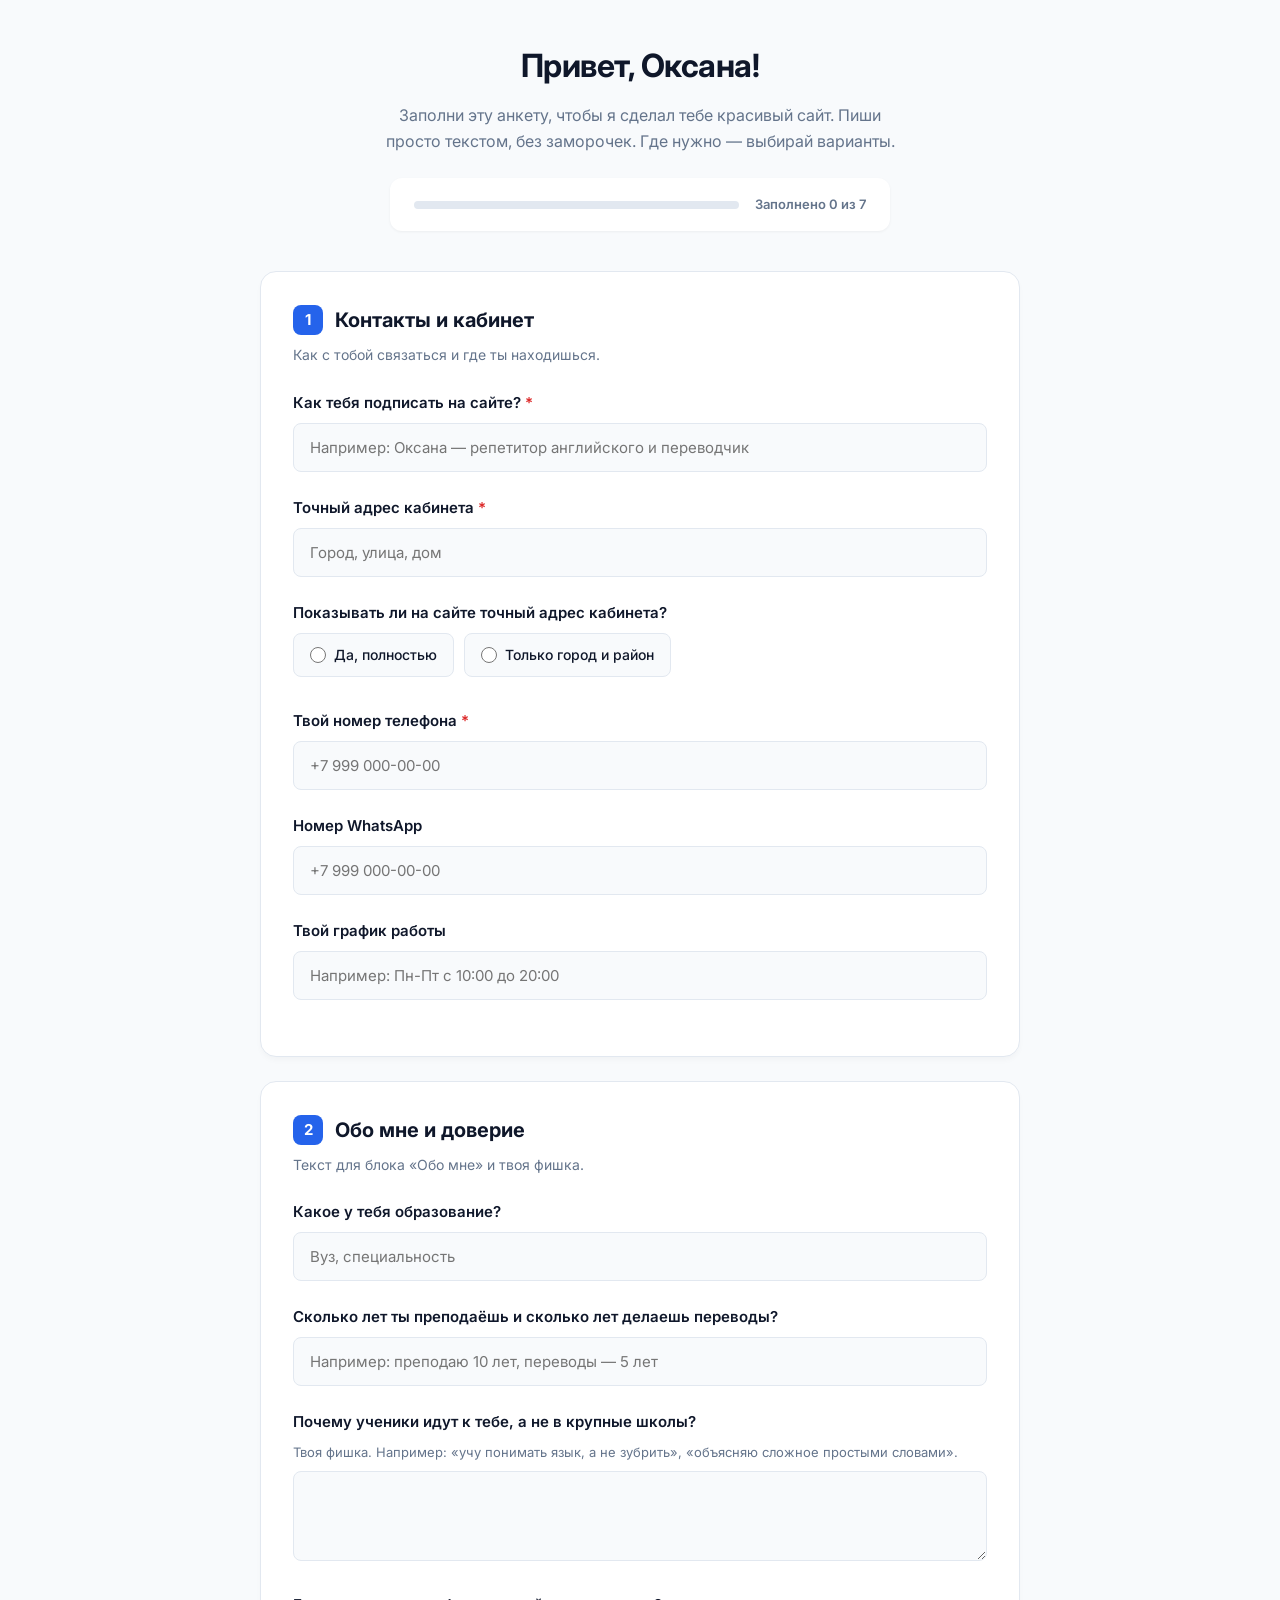
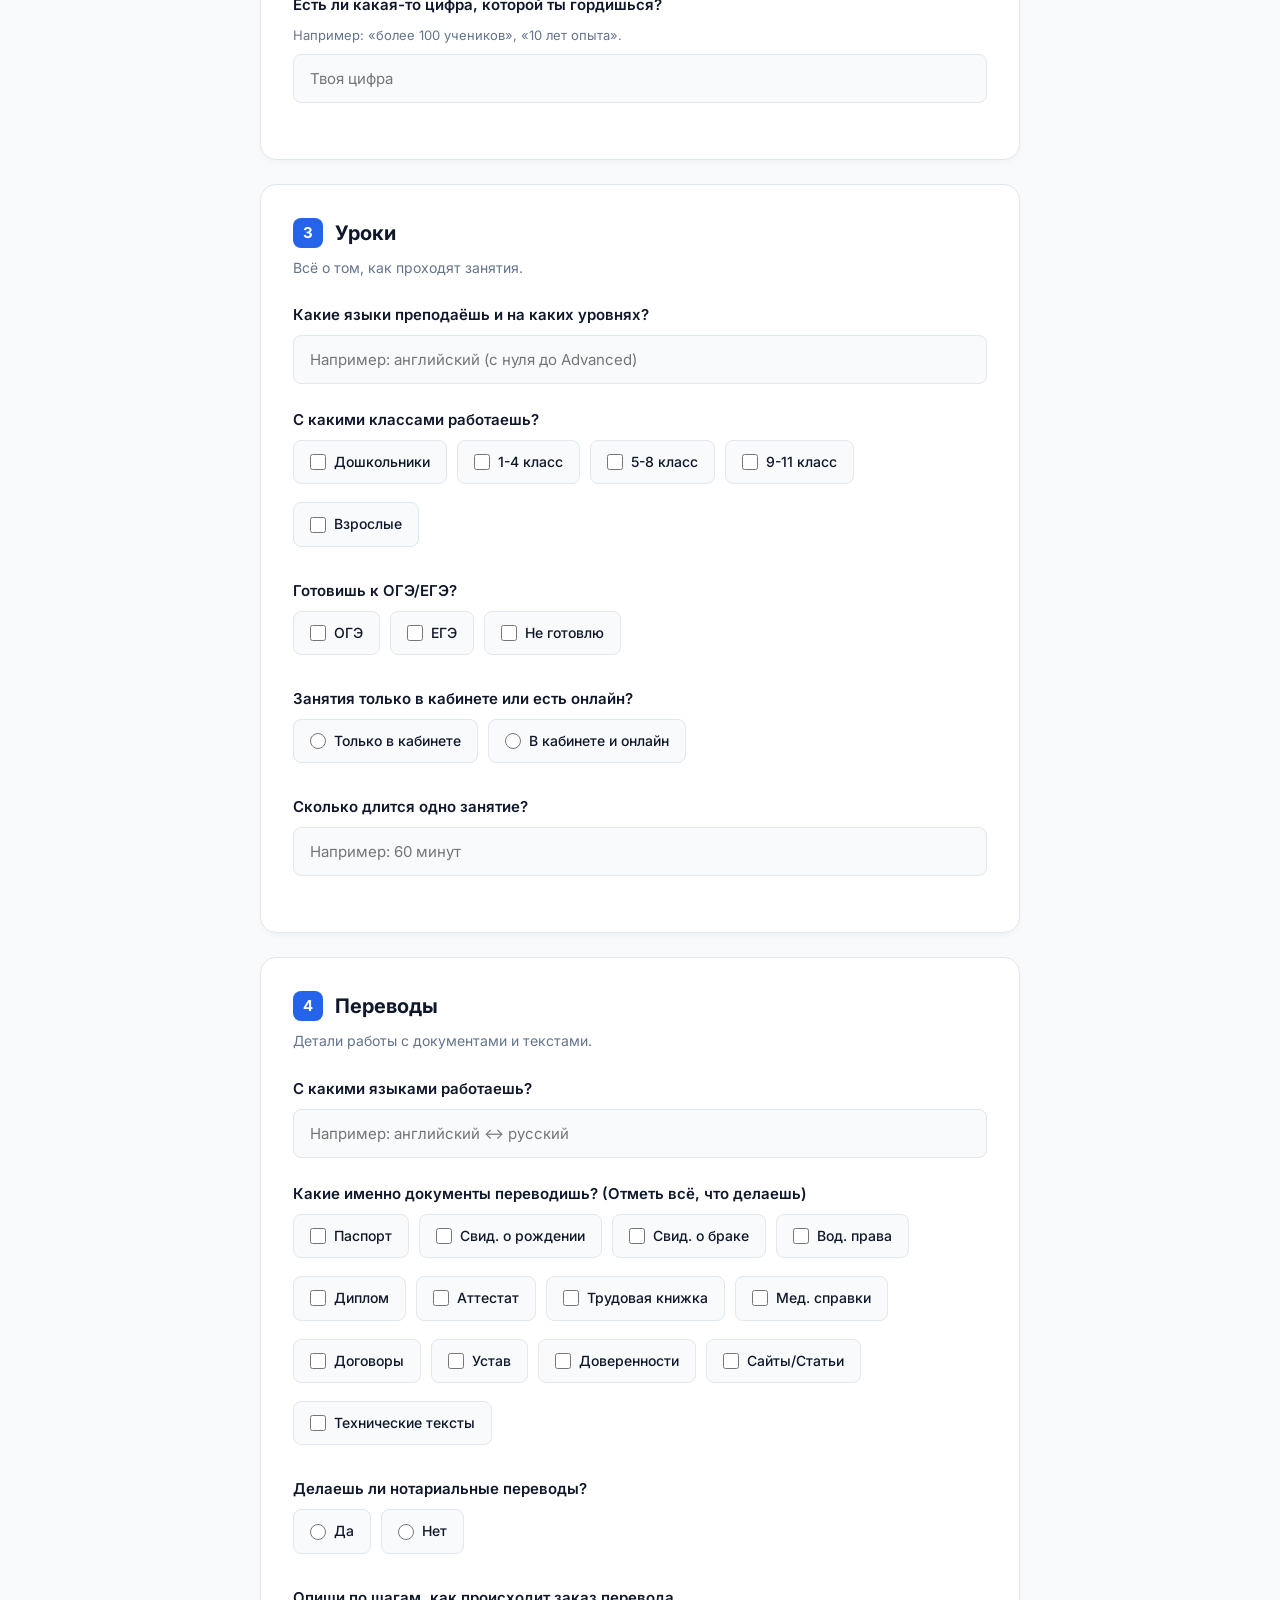
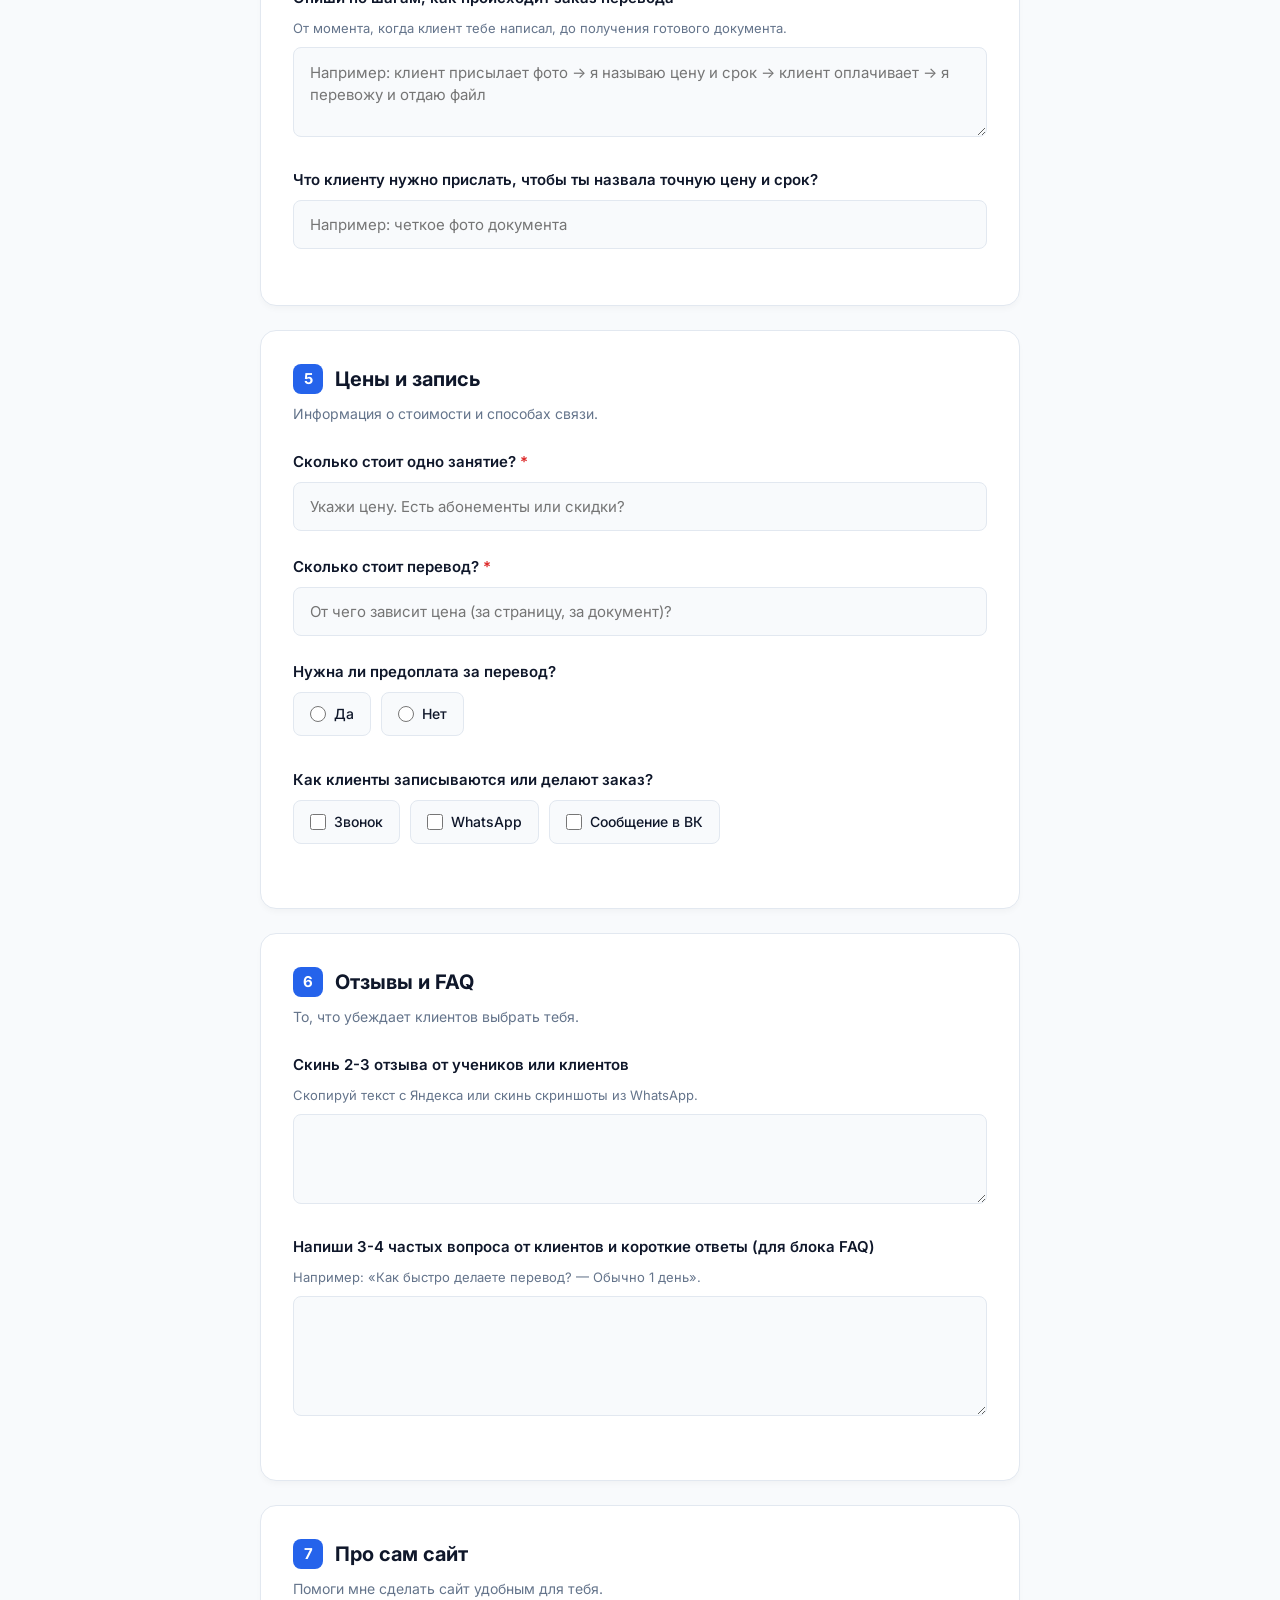
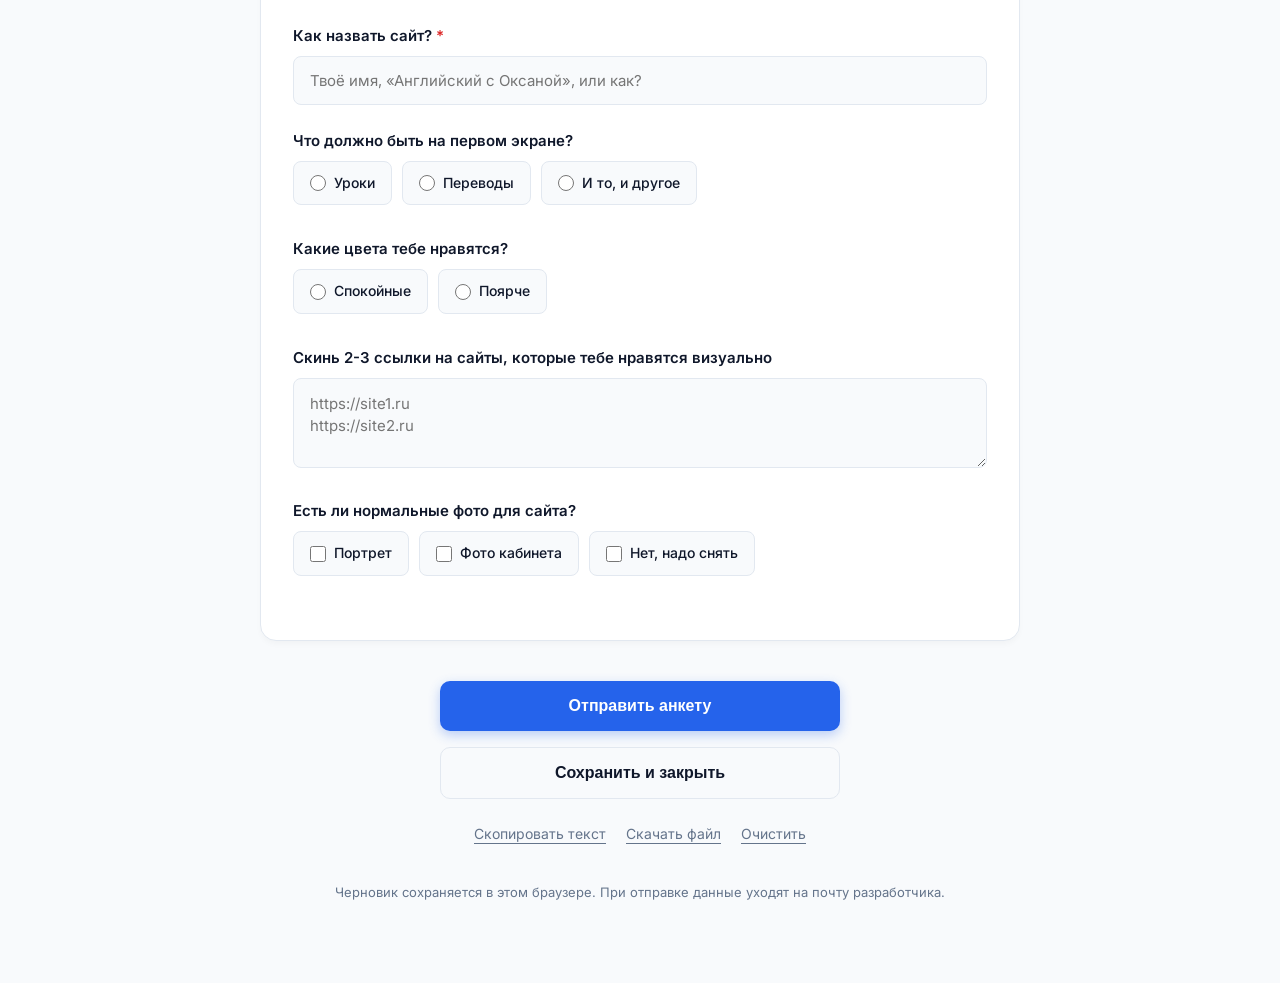
==== index.html @ d8d69096 "Update index.html" ====
<!DOCTYPE html>
<html lang="ru">
<head>
<meta charset="UTF-8">
<meta name="viewport" content="width=device-width, initial-scale=1.0">
<title>Анкета для Оксаны</title>
<link rel="preconnect" href="https://fonts.googleapis.com">
<link rel="preconnect" href="https://fonts.gstatic.com" crossorigin>
<link href="https://fonts.googleapis.com/css2?family=Inter:wght@400;500;600;700&display=swap" rel="stylesheet">
<style>
  :root {
    --bg: #f8fafc;
    --card: #ffffff;
    --text: #0f172a;
    --text-muted: #64748b;
    --primary: #2563eb;
    --primary-hover: #1d4ed8;
    --border: #e2e8f0;
    --err: #dc2626;
    --ok: #059669;
  }
  * { margin: 0; padding: 0; box-sizing: border-box; }
  body {
    font-family: 'Inter', -apple-system, sans-serif;
    background-color: var(--bg);
    color: var(--text);
    line-height: 1.6;
    font-size: 16px;
  }
  .wrap { max-width: 800px; margin: 0 auto; padding: 40px 20px 80px; }

  .header { text-align: center; margin-bottom: 40px; }
  .header h1 { font-size: 32px; font-weight: 700; letter-spacing: -0.5px; margin-bottom: 12px; }
  .header p { color: var(--text-muted); font-size: 16px; max-width: 540px; margin: 0 auto; }

  .progress-container {
    margin-top: 24px; background: var(--card); padding: 16px 24px; border-radius: 12px;
    box-shadow: 0 1px 3px rgba(0,0,0,0.05); display: flex; align-items: center; gap: 16px;
    max-width: 500px; margin-left: auto; margin-right: auto;
  }
  .progress-bar { flex-grow: 1; height: 8px; background: var(--border); border-radius: 4px; overflow: hidden; }
  .progress-fill { height: 100%; width: 0; background: var(--primary); transition: width 0.3s ease; }
  .progress-text { font-size: 13px; font-weight: 600; color: var(--text-muted); white-space: nowrap; }

  .card {
    background: var(--card); border-radius: 16px; padding: 32px; margin-bottom: 24px;
    box-shadow: 0 4px 6px -1px rgba(0,0,0,0.03); border: 1px solid var(--border);
  }
  .card-title { font-size: 20px; font-weight: 700; margin-bottom: 8px; display: flex; align-items: center; gap: 12px; }
  .card-title span { background: var(--primary); color: white; width: 30px; height: 30px; display: inline-flex; align-items: center; justify-content: center; border-radius: 8px; font-size: 15px; }
  .card-sub { color: var(--text-muted); font-size: 14px; margin-bottom: 24px; }

  .q { margin-bottom: 24px; }
  .q label { display: block; font-weight: 600; margin-bottom: 8px; font-size: 15px; }
  .q .hint { display: block; font-size: 13px; color: var(--text-muted); margin-bottom: 8px; font-weight: normal; }
  input[type="text"], input[type="tel"], textarea {
    width: 100%; padding: 14px 16px; border: 1px solid var(--border); border-radius: 8px;
    font-family: inherit; font-size: 15px; background: #f8fafc; transition: all 0.2s;
  }
  input:focus, textarea:focus { outline: none; border-color: var(--primary); background: #fff; box-shadow: 0 0 0 3px rgba(37, 99, 235, 0.15); }
  textarea { min-height: 90px; resize: vertical; line-height: 1.5; }
  
  .options-grid { display: flex; flex-wrap: wrap; gap: 10px; }
  .options-grid label {
    display: inline-flex; align-items: center; gap: 8px; padding: 10px 16px;
    background: #f8fafc; border: 1px solid var(--border); border-radius: 8px;
    font-size: 14px; font-weight: 500; cursor: pointer; transition: all 0.2s;
  }
  .options-grid label:hover { border-color: var(--primary); background: #fff; }
  .options-grid label:has(input:checked) { border-color: var(--primary); background: #eff6ff; }
  .options-grid input { width: 16px; height: 16px; accent-color: var(--primary); }

  .field-wrap.error input, .field-wrap.error textarea { border-color: var(--err); background: #fef2f2; }
  .err-text { display: none; color: var(--err); font-size: 13px; margin-top: 6px; font-weight: 500; }
  .field-wrap.error .err-text { display: block; }
  .req { color: var(--err); }

  .actions { text-align: center; margin-top: 40px; display: flex; flex-direction: column; gap: 16px; align-items: center; }
  .btn {
    display: inline-flex; align-items: center; justify-content: center;
    width: 100%; max-width: 400px; padding: 16px 24px; border-radius: 10px;
    font-size: 16px; font-weight: 600; cursor: pointer; transition: all 0.2s; border: none;
  }
  .btn-primary { background: var(--primary); color: white; box-shadow: 0 4px 12px rgba(37,99,235,0.3); }
  .btn-primary:hover { background: var(--primary-hover); transform: translateY(-1px); }
  .btn-outline { background: transparent; color: var(--text); border: 1px solid var(--border); }
  .btn-outline:hover { background: #fff; border-color: var(--text-muted); }

  .msg { display: none; padding: 16px; border-radius: 10px; font-weight: 500; font-size: 15px; max-width: 500px; margin: 0 auto; text-align: center; }
  .msg.ok { background: #ecfdf5; color: #065f46; border: 1px solid #34d399; display: block; }
  .msg.bad { background: #fef2f2; color: #991b1b; border: 1px solid #f87171; display: block; }

  .actions-quiet { display: flex; gap: 20px; justify-content: center; margin-top: 10px; flex-wrap: wrap; }
  .btn-link { background: none; border: none; color: var(--text-muted); font-size: 14px; cursor: pointer; text-decoration: underline; text-underline-offset: 4px; font-family: inherit; }
  .btn-link:hover { color: var(--primary); }

  .footer-note { text-align: center; font-size: 13px; color: var(--text-muted); margin-top: 40px; }
  .hp { position: absolute; left: -9999px; opacity: 0; }
</style>
</head>
<body>

<div class="wrap">
  <div class="header">
    <h1>Привет, Оксана!</h1>
    <p>Заполни эту анкету, чтобы я сделал тебе красивый сайт. Пиши просто текстом, без заморочек. Где нужно — выбирай варианты.</p>
    <div class="progress-container">
      <div class="progress-bar"><div class="progress-fill" id="pfill"></div></div>
      <div class="progress-text" id="plabel">Заполнено 0 из 7</div>
    </div>
  </div>

  <form id="anketa" novalidate>
    <input type="text" class="hp" id="honeypot" name="botcheck" tabindex="-1">

    <!-- 1. Контакты и кабинет -->
    <div class="card">
      <div class="card-title"><span>1</span> Контакты и кабинет</div>
      <div class="card-sub">Как с тобой связаться и где ты находишься.</div>
      
      <div class="q field-wrap">
        <label for="f1">Как тебя подписать на сайте? <span class="req">*</span></label>
        <input type="text" id="f1" placeholder="Например: Оксана — репетитор английского и переводчик">
        <div class="err-text">Напиши, как тебя представить.</div>
      </div>
      
      <div class="q field-wrap">
        <label for="f2">Точный адрес кабинета <span class="req">*</span></label>
        <input type="text" id="f2" placeholder="Город, улица, дом">
        <div class="err-text">Укажи адрес.</div>
      </div>

      <div class="q">
        <label>Показывать ли на сайте точный адрес кабинета?</label>
        <div class="options-grid">
          <label><input type="radio" name="address_vis" value="Да, полностью"><span>Да, полностью</span></label>
          <label><input type="radio" name="address_vis" value="Только город и район"><span>Только город и район</span></label>
        </div>
      </div>

      <div class="q field-wrap">
        <label for="f3">Твой номер телефона <span class="req">*</span></label>
        <input type="tel" id="f3" placeholder="+7 999 000-00-00">
        <div class="err-text">Нужен номер для связи.</div>
      </div>

      <div class="q">
        <label for="f4">Номер WhatsApp</label>
        <input type="tel" id="f4" placeholder="+7 999 000-00-00">
      </div>

      <div class="q">
        <label for="f5">Твой график работы</label>
        <input type="text" id="f5" placeholder="Например: Пн-Пт с 10:00 до 20:00">
      </div>
    </div>

    <!-- 2. Обо мне и доверие -->
    <div class="card">
      <div class="card-title"><span>2</span> Обо мне и доверие</div>
      <div class="card-sub">Текст для блока «Обо мне» и твоя фишка.</div>
      
      <div class="q">
        <label for="f6">Какое у тебя образование?</label>
        <input type="text" id="f6" placeholder="Вуз, специальность">
      </div>

      <div class="q">
        <label for="f7">Сколько лет ты преподаёшь и сколько лет делаешь переводы?</label>
        <input type="text" id="f7" placeholder="Например: преподаю 10 лет, переводы — 5 лет">
      </div>

      <div class="q">
        <label for="f8">Почему ученики идут к тебе, а не в крупные школы?</label>
        <span class="hint">Твоя фишка. Например: «учу понимать язык, а не зубрить», «объясняю сложное простыми словами».</span>
        <textarea id="f8"></textarea>
      </div>

      <div class="q">
        <label for="f9">Есть ли какая-то цифра, которой ты гордишься?</label>
        <span class="hint">Например: «более 100 учеников», «10 лет опыта».</span>
        <input type="text" id="f9" placeholder="Твоя цифра">
      </div>
    </div>

    <!-- 3. Уроки -->
    <div class="card">
      <div class="card-title"><span>3</span> Уроки</div>
      <div class="card-sub">Всё о том, как проходят занятия.</div>
      
      <div class="q">
        <label for="f10">Какие языки преподаёшь и на каких уровнях?</label>
        <input type="text" id="f10" placeholder="Например: английский (с нуля до Advanced)">
      </div>

      <div class="q">
        <label>С какими классами работаешь?</label>
        <div class="options-grid">
          <label><input type="checkbox" name="students" value="Дошкольники"><span>Дошкольники</span></label>
          <label><input type="checkbox" name="students" value="1-4 класс"><span>1-4 класс</span></label>
          <label><input type="checkbox" name="students" value="5-8 класс"><span>5-8 класс</span></label>
          <label><input type="checkbox" name="students" value="9-11 класс"><span>9-11 класс</span></label>
          <label><input type="checkbox" name="students" value="Взрослые"><span>Взрослые</span></label>
        </div>
      </div>

      <div class="q">
        <label>Готовишь к ОГЭ/ЕГЭ?</label>
        <div class="options-grid">
          <label><input type="checkbox" name="exams" value="ОГЭ"><span>ОГЭ</span></label>
          <label><input type="checkbox" name="exams" value="ЕГЭ"><span>ЕГЭ</span></label>
          <label><input type="checkbox" name="exams" value="Не готовлю"><span>Не готовлю</span></label>
        </div>
      </div>

      <div class="q">
        <label>Занятия только в кабинете или есть онлайн?</label>
        <div class="options-grid">
          <label><input type="radio" name="format" value="Только в кабинете"><span>Только в кабинете</span></label>
          <label><input type="radio" name="format" value="В кабинете и онлайн"><span>В кабинете и онлайн</span></label>
        </div>
      </div>

      <div class="q">
        <label for="f11">Сколько длится одно занятие?</label>
        <input type="text" id="f11" placeholder="Например: 60 минут">
      </div>
    </div>

    <!-- 4. Переводы -->
    <div class="card">
      <div class="card-title"><span>4</span> Переводы</div>
      <div class="card-sub">Детали работы с документами и текстами.</div>
      
      <div class="q">
        <label for="f12">С какими языками работаешь?</label>
        <input type="text" id="f12" placeholder="Например: английский ↔ русский">
      </div>

      <div class="q">
        <label>Какие именно документы переводишь? (Отметь всё, что делаешь)</label>
        <div class="options-grid">
          <label><input type="checkbox" name="trans_docs" value="Паспорт"><span>Паспорт</span></label>
          <label><input type="checkbox" name="trans_docs" value="Свидетельство о рождении"><span>Свид. о рождении</span></label>
          <label><input type="checkbox" name="trans_docs" value="Свидетельство о браке"><span>Свид. о браке</span></label>
          <label><input type="checkbox" name="trans_docs" value="Водительские права"><span>Вод. права</span></label>
          <label><input type="checkbox" name="trans_docs" value="Диплом"><span>Диплом</span></label>
          <label><input type="checkbox" name="trans_docs" value="Аттестат"><span>Аттестат</span></label>
          <label><input type="checkbox" name="trans_docs" value="Трудовая книжка"><span>Трудовая книжка</span></label>
          <label><input type="checkbox" name="trans_docs" value="Медицинские справки"><span>Мед. справки</span></label>
          <label><input type="checkbox" name="trans_docs" value="Договоры"><span>Договоры</span></label>
          <label><input type="checkbox" name="trans_docs" value="Устав компании"><span>Устав</span></label>
          <label><input type="checkbox" name="trans_docs" value="Доверенности"><span>Доверенности</span></label>
          <label><input type="checkbox" name="trans_docs" value="Сайты/Статьи"><span>Сайты/Статьи</span></label>
          <label><input type="checkbox" name="trans_docs" value="Технические тексты"><span>Технические тексты</span></label>
        </div>
      </div>

      <div class="q">
        <label>Делаешь ли нотариальные переводы?</label>
        <div class="options-grid">
          <label><input type="radio" name="notary" value="Да"><span>Да</span></label>
          <label><input type="radio" name="notary" value="Нет"><span>Нет</span></label>
        </div>
      </div>

      <div class="q">
        <label for="f13">Опиши по шагам, как происходит заказ перевода</label>
        <span class="hint">От момента, когда клиент тебе написал, до получения готового документа.</span>
        <textarea id="f13" placeholder="Например: клиент присылает фото -> я называю цену и срок -> клиент оплачивает -> я перевожу и отдаю файл"></textarea>
      </div>

      <div class="q">
        <label for="f14">Что клиенту нужно прислать, чтобы ты назвала точную цену и срок?</label>
        <input type="text" id="f14" placeholder="Например: четкое фото документа">
      </div>
    </div>

    <!-- 5. Цены и запись -->
    <div class="card">
      <div class="card-title"><span>5</span> Цены и запись</div>
      <div class="card-sub">Информация о стоимости и способах связи.</div>
      
      <div class="q field-wrap">
        <label for="f15">Сколько стоит одно занятие? <span class="req">*</span></label>
        <input type="text" id="f15" placeholder="Укажи цену. Есть абонементы или скидки?">
        <div class="err-text">Укажи цену.</div>
      </div>

      <div class="q field-wrap">
        <label for="f16">Сколько стоит перевод? <span class="req">*</span></label>
        <input type="text" id="f16" placeholder="От чего зависит цена (за страницу, за документ)?">
        <div class="err-text">Укажи цену.</div>
      </div>

      <div class="q">
        <label>Нужна ли предоплата за перевод?</label>
        <div class="options-grid">
          <label><input type="radio" name="prepayment" value="Да"><span>Да</span></label>
          <label><input type="radio" name="prepayment" value="Нет"><span>Нет</span></label>
        </div>
      </div>

      <div class="q">
        <label>Как клиенты записываются или делают заказ?</label>
        <div class="options-grid">
          <label><input type="checkbox" name="booking" value="Звонок"><span>Звонок</span></label>
          <label><input type="checkbox" name="booking" value="WhatsApp"><span>WhatsApp</span></label>
          <label><input type="checkbox" name="booking" value="Сообщение в ВК"><span>Сообщение в ВК</span></label>
        </div>
      </div>
    </div>

    <!-- 6. Отзывы и FAQ -->
    <div class="card">
      <div class="card-title"><span>6</span> Отзывы и FAQ</div>
      <div class="card-sub">То, что убеждает клиентов выбрать тебя.</div>
      
      <div class="q">
        <label for="f17">Скинь 2-3 отзыва от учеников или клиентов</label>
        <span class="hint">Скопируй текст с Яндекса или скинь скриншоты из WhatsApp.</span>
        <textarea id="f17"></textarea>
      </div>

      <div class="q">
        <label for="f18">Напиши 3-4 частых вопроса от клиентов и короткие ответы (для блока FAQ)</label>
        <span class="hint">Например: «Как быстро делаете перевод? — Обычно 1 день».</span>
        <textarea id="f18" style="min-height: 120px;"></textarea>
      </div>
    </div>

    <!-- 7. Про сам сайт -->
    <div class="card">
      <div class="card-title"><span>7</span> Про сам сайт</div>
      <div class="card-sub">Помоги мне сделать сайт удобным для тебя.</div>
      
      <div class="q field-wrap">
        <label for="f19">Как назвать сайт? <span class="req">*</span></label>
        <input type="text" id="f19" placeholder="Твоё имя, «Английский с Оксаной», или как?">
        <div class="err-text">Придумай название.</div>
      </div>

      <div class="q">
        <label>Что должно быть на первом экране?</label>
        <div class="options-grid">
          <label><input type="radio" name="first_screen" value="Уроки"><span>Уроки</span></label>
          <label><input type="radio" name="first_screen" value="Переводы"><span>Переводы</span></label>
          <label><input type="radio" name="first_screen" value="И то, и другое"><span>И то, и другое</span></label>
        </div>
      </div>

      <div class="q">
        <label>Какие цвета тебе нравятся?</label>
        <div class="options-grid">
          <label><input type="radio" name="colors" value="Спокойные (бежевый, синий, серый)"><span>Спокойные</span></label>
          <label><input type="radio" name="colors" value="Яркие и современные"><span>Поярче</span></label>
        </div>
      </div>

      <div class="q">
        <label for="f20">Скинь 2-3 ссылки на сайты, которые тебе нравятся визуально</label>
        <textarea id="f20" placeholder="https://site1.ru&#10;https://site2.ru"></textarea>
      </div>

      <div class="q">
        <label>Есть ли нормальные фото для сайта?</label>
        <div class="options-grid">
          <label><input type="checkbox" name="photos_ready" value="Портрет"><span>Портрет</span></label>
          <label><input type="checkbox" name="photos_ready" value="Фото кабинета"><span>Фото кабинета</span></label>
          <label><input type="checkbox" name="photos_ready" value="Нет, надо снять"><span>Нет, надо снять</span></label>
        </div>
      </div>
    </div>

  </form>

  <div class="actions">
    <div id="msg" class="msg" role="status"></div>
    <button type="button" class="btn btn-primary" id="btn-email" onclick="sendEmail()">Отправить анкету</button>
    <button type="button" class="btn btn-outline" onclick="saveAndClose()">Сохранить и закрыть</button>
    <div class="actions-quiet">
      <button type="button" class="btn-link" onclick="copyAnswers()">Скопировать текст</button>
      <button type="button" class="btn-link" onclick="downloadFile()">Скачать файл</button>
      <button type="button" class="btn-link" onclick="clearDraft()">Очистить</button>
    </div>
  </div>

  <div class="footer-note">Черновик сохраняется в этом браузере. При отправке данные уходят на почту разработчика.</div>
</div>

<script>
(function () {
  "use strict";
  var FIELDS = ["f1","f2","f3","f4","f5","f6","f7","f8","f9","f10","f11","f12","f13","f14","f15","f16","f17","f18","f19","f20"];
  var KEY = "anketa_oksana_final_v5";
  var WEB3FORMS_KEY = "9a9d2fd8-ef21-4b92-ad0c-f9fb04b3ac77";

  function $(id) { return document.getElementById(id); }

  function saveDraft() {
    var data = {}, i, inputs;
    for (i = 0; i < FIELDS.length; i++) if ($(FIELDS[i])) data[FIELDS[i]] = $(FIELDS[i]).value;
    data._checks = [];
    inputs = document.querySelectorAll("input[type=radio]:checked, input[type=checkbox]:checked");
    for (i = 0; i < inputs.length; i++) data._checks.push(inputs[i].name + "|" + inputs[i].value);
    try { localStorage.setItem(KEY, JSON.stringify(data)); } catch (e) {}
    updateProgress();
  }

  function loadDraft() {
    var data, i, inputs, set = {};
    try { data = JSON.parse(localStorage.getItem(KEY)); } catch (e) { return; }
    if (!data) return;
    for (i = 0; i < FIELDS.length; i++) {
      if (data[FIELDS[i]] != null && $(FIELDS[i])) $(FIELDS[i]).value = data[FIELDS[i]];
    }
    if (data._checks) {
      for (i = 0; i < data._checks.length; i++) set[data._checks[i]] = 1;
    }
    inputs = document.querySelectorAll("input[type=radio], input[type=checkbox]");
    for (i = 0; i < inputs.length; i++) inputs[i].checked = !!set[inputs[i].name + "|" + inputs[i].value];
  }

  function clearDraft() {
    if (!confirm("Очистить всю анкету?")) return;
    try { localStorage.removeItem(KEY); } catch (e) {}
    location.reload();
  }

  function saveAndClose() {
    saveDraft();
    show("Сохранено! Можешь закрыть страницу.", true);
  }

  function updateProgress() {
    var filled = 0;
    function has(id) { return $(id) && $(id).value.trim().length > 0; }
    if (has("f1") && has("f2") && has("f3")) filled++; // 1
    if (has("f6") || has("f8")) filled++; // 2
    if (document.querySelector("input[name=format]:checked") || has("f10")) filled++; // 3
    if (document.querySelector("input[name=trans_docs]:checked") || has("f12")) filled++; // 4
    if (has("f15") || has("f16")) filled++; // 5
    if (has("f17") || has("f18")) filled++; // 6
    if (has("f19") || document.querySelector("input[name=first_screen]:checked")) filled++; // 7
    
    var pct = Math.round(filled / 7 * 100);
    $("pfill").style.width = pct + "%";
    $("plabel").textContent = "Заполнено " + filled + " из 7";
  }

  function markError(id, bad) {
    var el = $(id);
    if (!el) return;
    var w = el.parentNode;
    if (w.className.indexOf("field-wrap") !== -1) {
      if (bad) w.classList.add("error");
      else w.classList.remove("error");
    }
  }

  function validateForm() {
    var firstBad = null;
    ["f1","f2","f3","f15","f16","f19"].forEach(function(id) {
      var v = $(id).value.trim();
      markError(id, !v);
      if (!v && !firstBad) firstBad = id;
    });
    if (firstBad) {
      $(firstBad).scrollIntoView({ behavior: "smooth", block: "center" });
      $(firstBad).focus();
      return false;
    }
    return true;
  }

  function collectPairs() {
    function val(id) { var v = $(id).value.trim(); return v || "—"; }
    function group(name) {
      var arr = document.querySelectorAll("input[name='" + name + "']:checked"), res = [];
      arr.forEach(function(el) { res.push(el.value); });
      return res.length ? res.join(", ") : "—";
    }
    return [
      ["1. Подпись", val("f1")], ["1. Адрес", val("f2")], ["1. Показывать адрес", group("address_vis")], ["1. Телефон", val("f3")], ["1. WhatsApp", val("f4")], ["1. График", val("f5")],
      ["2. Образование", val("f6")], ["2. Стаж", val("f7")], ["2. Фишка", val("f8")], ["2. Цифра для доверия", val("f9")],
      ["3. Языки", val("f10")], ["3. Ученики", group("students")], ["3. Экзамены", group("exams")], ["3. Формат", group("format")], ["3. Длительность", val("f11")],
      ["4. Языки перевода", val("f12")], ["4. Документы", group("trans_docs")], ["4. Нотариат", group("notary")], ["4. Шаги заказа", val("f13")], ["4. Что прислать для цены", val("f14")],
      ["5. Цена урока", val("f15")], ["5. Цена перевода", val("f16")], ["5. Предоплата", group("prepayment")], ["5. Как заказывают", group("booking")],
      ["6. Отзывы", val("f17")], ["6. FAQ", val("f18")],
      ["7. Название сайта", val("f19")], ["7. Первый экран", group("first_screen")], ["7. Цвета", group("colors")], ["7. Примеры сайтов", val("f20")], ["7. Фото", group("photos_ready")]
    ];
  }

  function collect() {
    var lines = collectPairs();
    var out = "АНКЕТА ДЛЯ САЙТА (ОКСАНА)\n\n";
    lines.forEach(function(l) { out += l[0] + ": " + l[1] + "\n"; });
    return out;
  }

  function buildPayload() {
    var pairs = collectPairs();
    var p = {
      access_key: WEB3FORMS_KEY,
      subject: "Сайт для Оксаны — " + ($("f1").value.trim() || "Без имени"),
      from_name: "Анкета Оксаны"
    };
    pairs.forEach(function(pair) { p[pair[0]] = pair[1]; });
    return p;
  }

  function show(text, ok) {
    var m = $("msg");
    m.textContent = text;
    m.className = "msg " + (ok ? "ok" : "bad");
    setTimeout(function () { m.className = "msg"; }, 10000);
  }

  function sendEmail() {
    if (!validateForm()) { show("Заполни обязательные поля (подпись, адрес, телефон, цены, название).", false); return; }
    var btn = $("btn-email");
    var old = btn.textContent;
    btn.textContent = "Отправка...";
    btn.disabled = true;
    
    fetch("https://api.web3forms.com/submit", {
      method: "POST",
      headers: { "Content-Type": "application/json", "Accept": "application/json" },
      body: JSON.stringify(buildPayload())
    })
    .then(function (r) { return r.json(); })
    .then(function (data) {
      btn.textContent = old;
      btn.disabled = false;
      if (data && data.success) {
        show("Всё отправилось! Спасибо, Оксана.", true);
      } else {
        show("Ошибка. Попробуй еще раз.", false);
      }
    })
    .catch(function () {
      btn.textContent = old;
      btn.disabled = false;
      show("Нет интернета. Попробуй еще раз.", false);
    });
  }

  function copyAnswers() {
    if (!validateForm()) { show("Заполни обязательные поля.", false); return; }
    navigator.clipboard.writeText(collect()).then(function() {
      show("Текст скопирован!", true);
    });
  }

  function downloadFile() {
    if (!validateForm()) { show("Заполни обязательные поля.", false); return; }
    var blob = new Blob([collect()], { type: "text/plain;charset=utf-8" });
    var a = document.createElement("a");
    a.href = URL.createObjectURL(blob);
    a.download = "anketa_oksana.txt";
    a.click();
    show("Файл скачан.", true);
  }

  document.querySelectorAll("input, textarea").forEach(function(el) {
    el.addEventListener("input", function () {
      if (this.id) markError(this.id, false);
      saveDraft();
    });
    el.addEventListener("change", saveDraft);
  });

  window.sendEmail = sendEmail;
  window.saveAndClose = saveAndClose;
  window.copyAnswers = copyAnswers;
  window.downloadFile = downloadFile;
  window.clearDraft = clearDraft;

  loadDraft();
  updateProgress();
})();
</script>
</body>
</html>
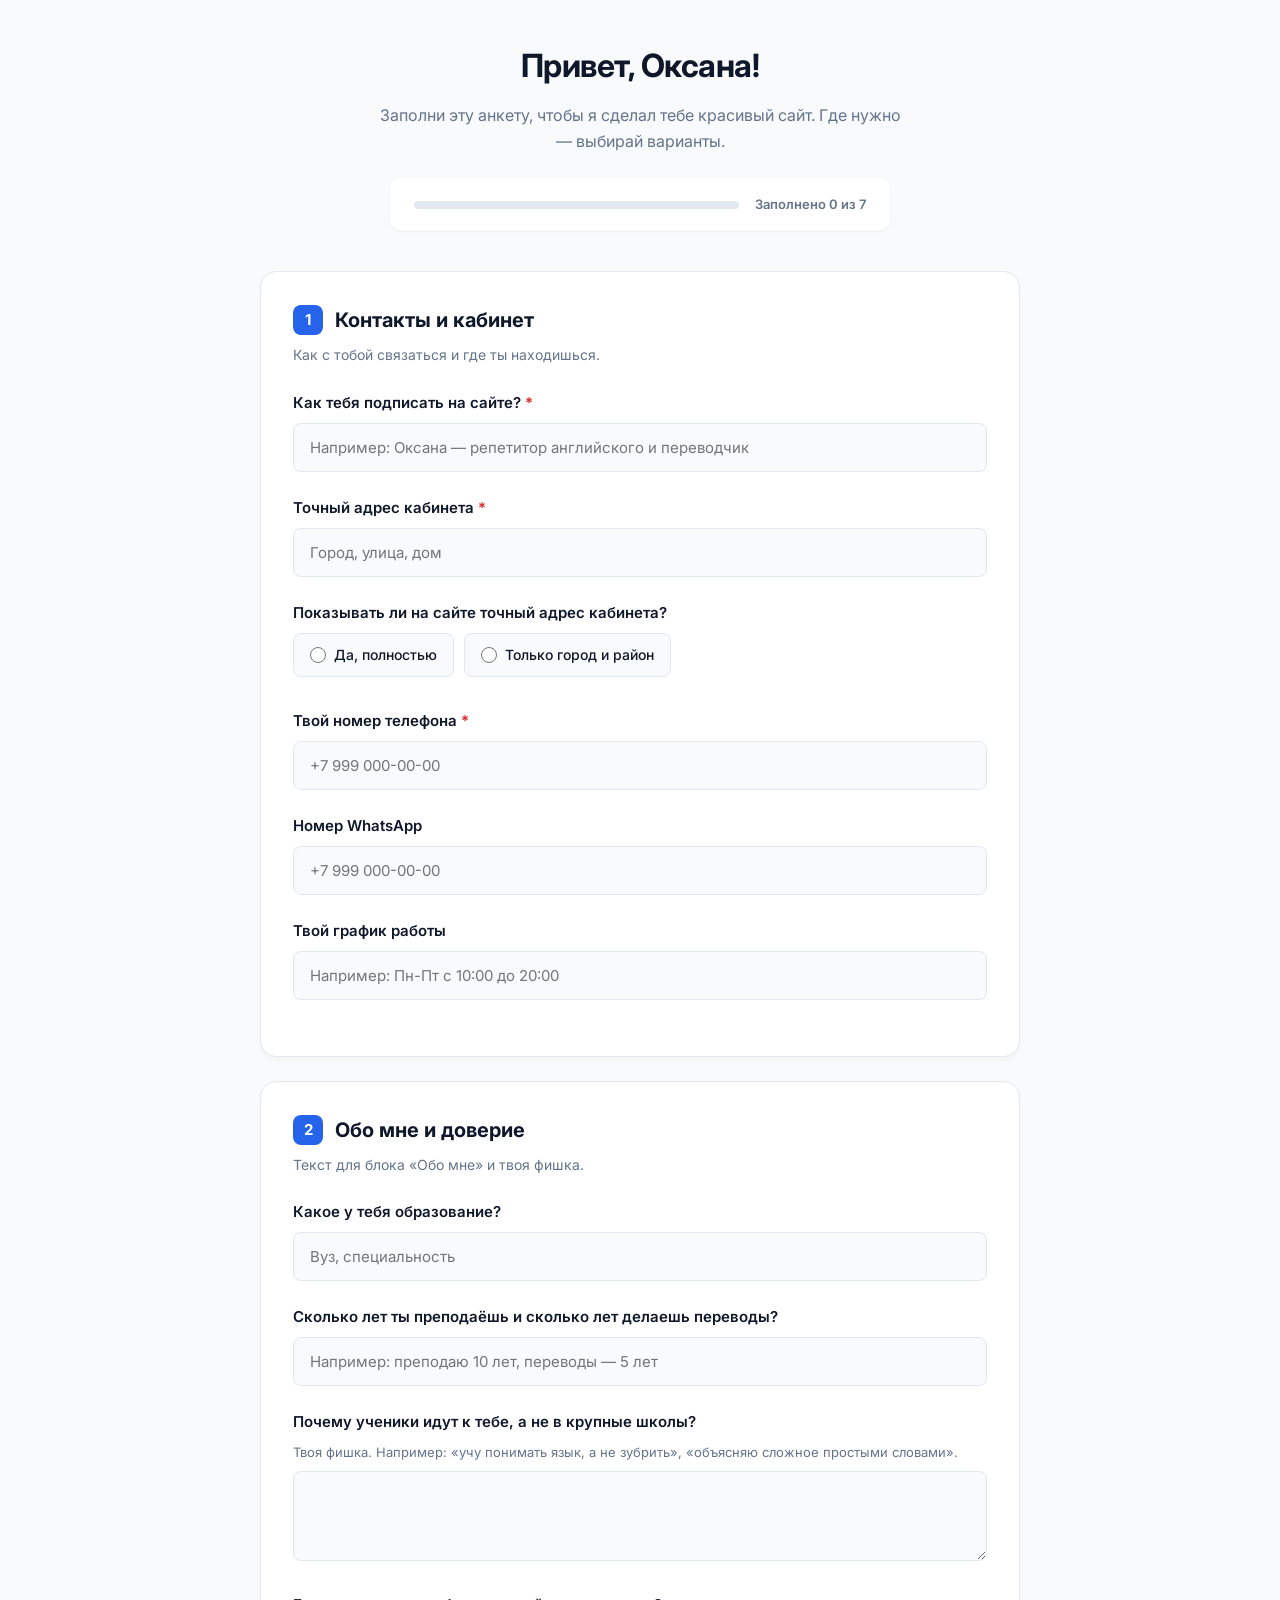
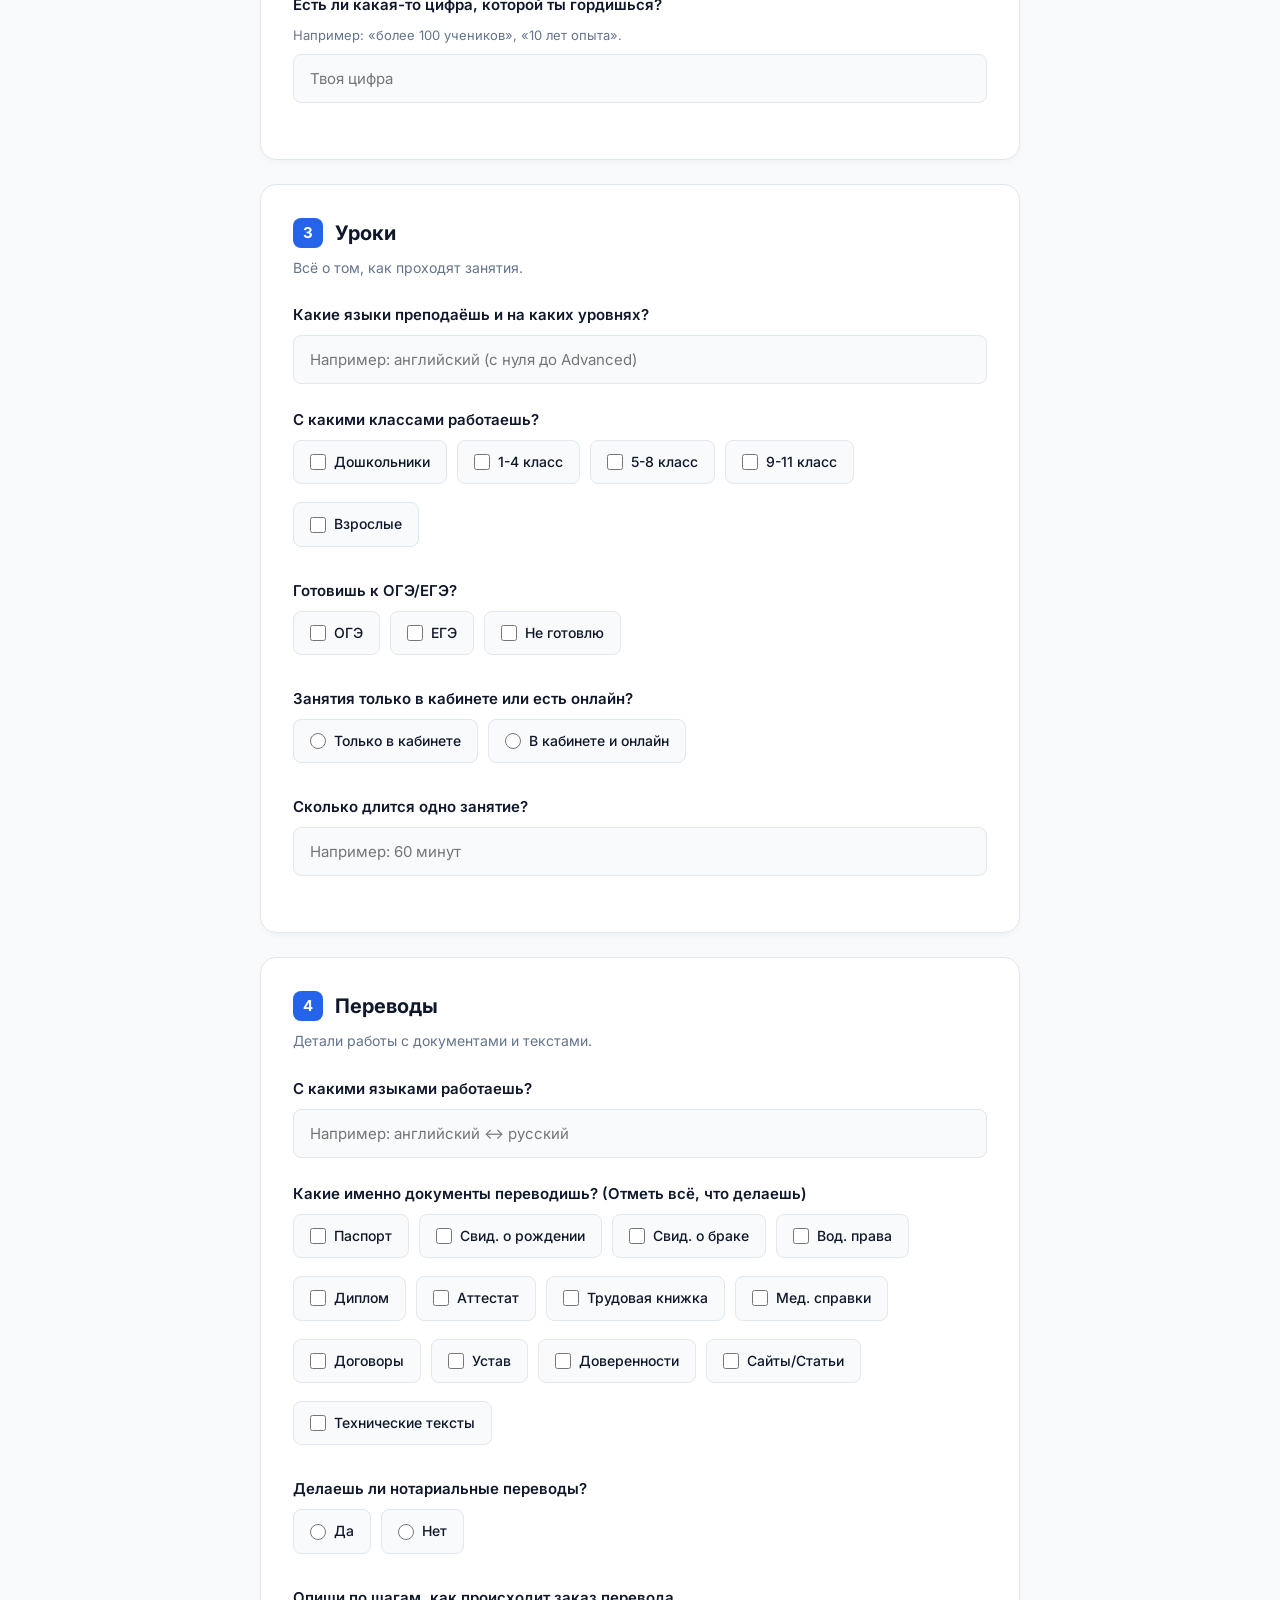
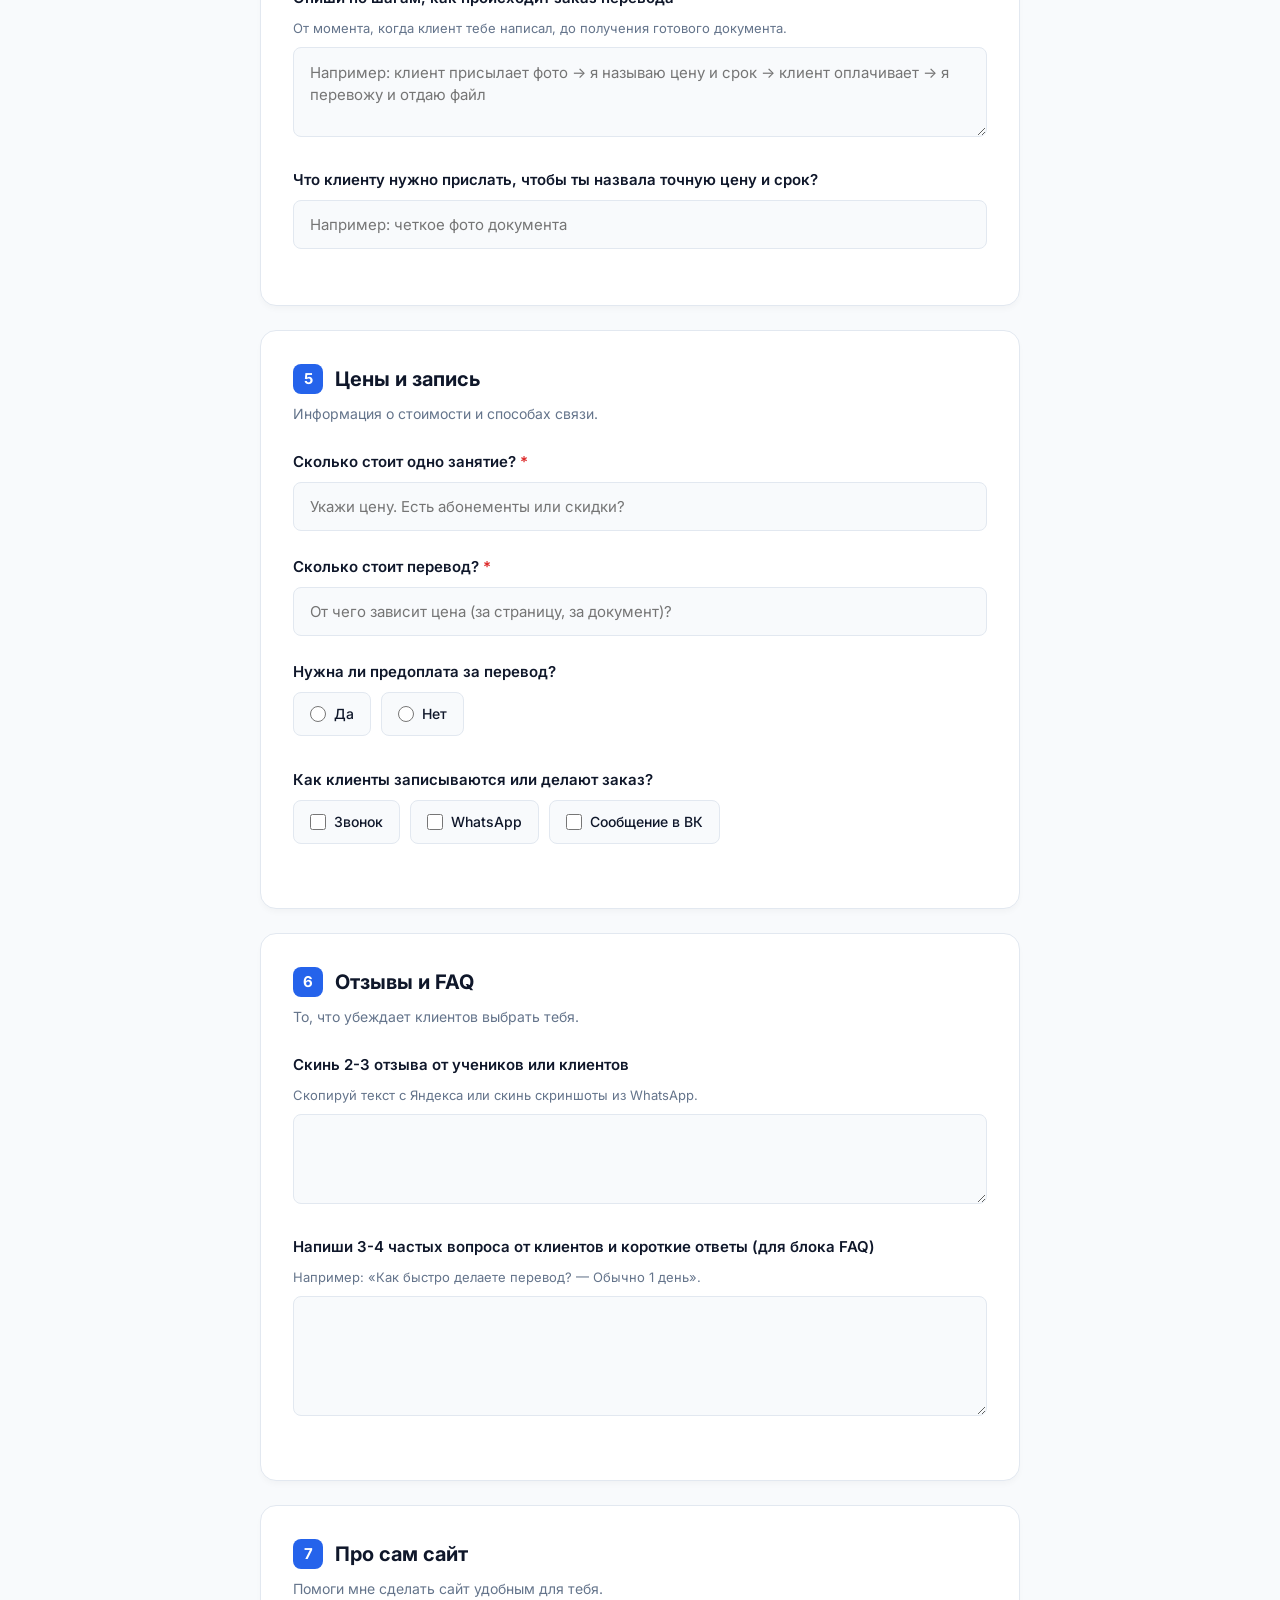
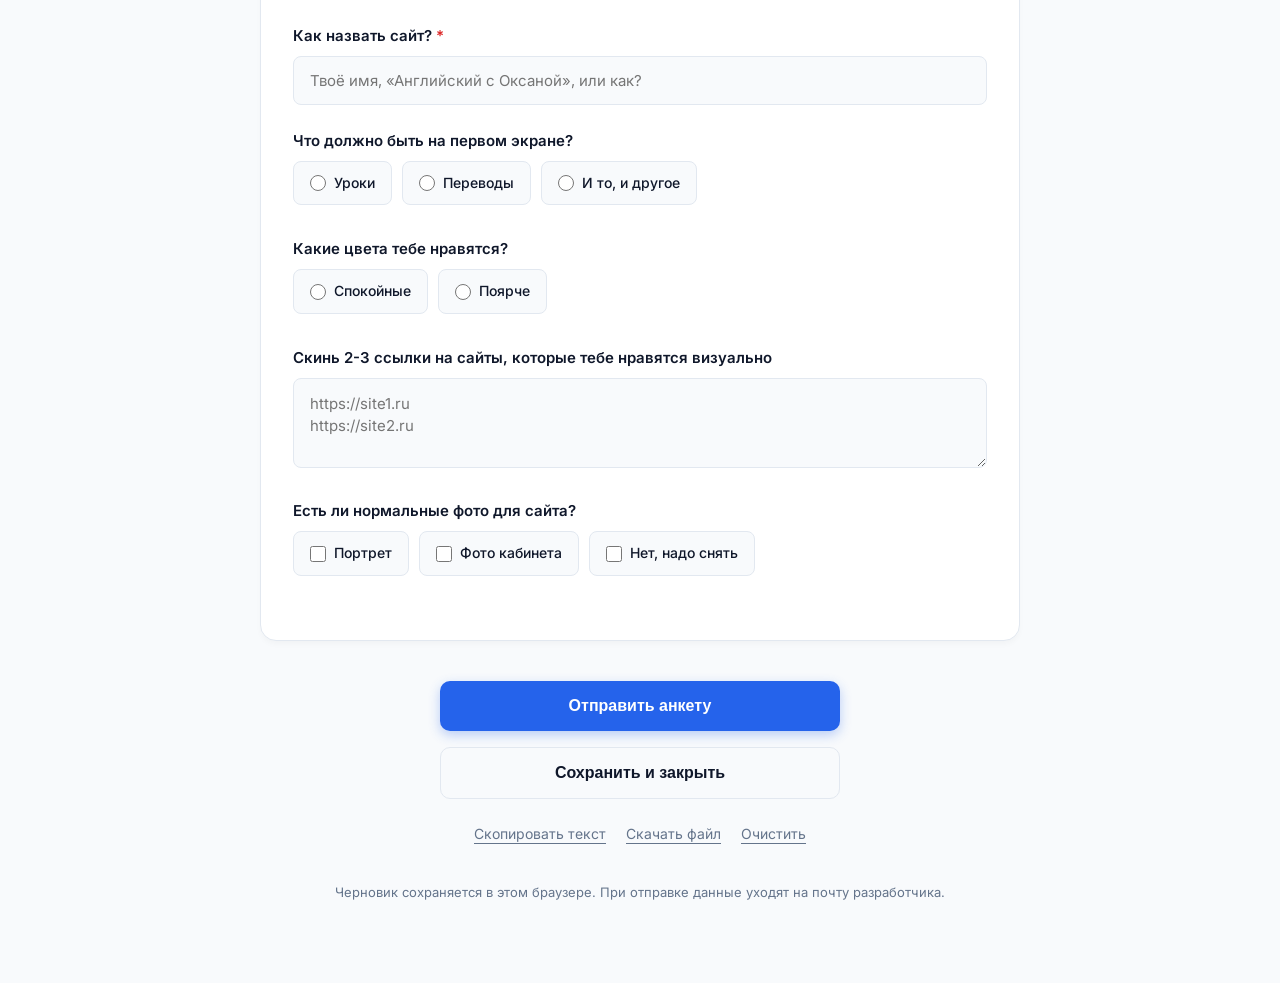
==== commit 96e95aa6: "Update index.html" ====
--- a/index.html
+++ b/index.html
@@ -72,7 +72,12 @@
 
   .field-wrap.error input, .field-wrap.error textarea { border-color: var(--err); background: #fef2f2; }
   .err-text { display: none; color: var(--err); font-size: 13px; margin-top: 6px; font-weight: 500; }
-  .field-wrap.error .err-text { display: block; }
+  .field-wrap.error .err-text { display: block; animation: shake 0.3s ease-in-out; }
+  @keyframes shake {
+    0%, 100% { transform: translateX(0); }
+    25% { transform: translateX(-4px); }
+    75% { transform: translateX(4px); }
+  }
   .req { color: var(--err); }
 
   .actions { text-align: center; margin-top: 40px; display: flex; flex-direction: column; gap: 16px; align-items: center; }
@@ -103,7 +108,7 @@
 <div class="wrap">
   <div class="header">
     <h1>Привет, Оксана!</h1>
-    <p>Заполни эту анкету, чтобы я сделал тебе красивый сайт. Пиши просто текстом, без заморочек. Где нужно — выбирай варианты.</p>
+    <p>Заполни эту анкету, чтобы я сделал тебе красивый сайт. Где нужно — выбирай варианты.</p>
     <div class="progress-container">
       <div class="progress-bar"><div class="progress-fill" id="pfill"></div></div>
       <div class="progress-text" id="plabel">Заполнено 0 из 7</div>
@@ -141,7 +146,7 @@
       <div class="q field-wrap">
         <label for="f3">Твой номер телефона <span class="req">*</span></label>
         <input type="tel" id="f3" placeholder="+7 999 000-00-00">
-        <div class="err-text">Нужен номер для связи.</div>
+        <div class="err-text">Введи корректный номер (11 цифр, можно с +7).</div>
       </div>
 
       <div class="q">
@@ -284,13 +289,13 @@
       <div class="q field-wrap">
         <label for="f15">Сколько стоит одно занятие? <span class="req">*</span></label>
         <input type="text" id="f15" placeholder="Укажи цену. Есть абонементы или скидки?">
-        <div class="err-text">Укажи цену.</div>
+        <div class="err-text">Напиши цену или слово "По запросу".</div>
       </div>
 
       <div class="q field-wrap">
         <label for="f16">Сколько стоит перевод? <span class="req">*</span></label>
         <input type="text" id="f16" placeholder="От чего зависит цена (за страницу, за документ)?">
-        <div class="err-text">Укажи цену.</div>
+        <div class="err-text">Напиши цену или слово "По запросу".</div>
       </div>
 
       <div class="q">
@@ -392,11 +397,23 @@
 (function () {
   "use strict";
   var FIELDS = ["f1","f2","f3","f4","f5","f6","f7","f8","f9","f10","f11","f12","f13","f14","f15","f16","f17","f18","f19","f20"];
-  var KEY = "anketa_oksana_final_v5";
+  var KEY = "anketa_oksana_perfect";
   var WEB3FORMS_KEY = "9a9d2fd8-ef21-4b92-ad0c-f9fb04b3ac77";
 
   function $(id) { return document.getElementById(id); }
 
+  /* ---------- Валидация телефона ---------- */
+  function normalizePhone(v) {
+    var d = v.replace(/\D/g, "");
+    if (d.length === 11 && d.charAt(0) === "8") d = "7" + d.slice(1);
+    return d;
+  }
+  function isPhoneOk(v) {
+    var d = normalizePhone(v);
+    return d.length === 11 && d.charAt(0) === "7";
+  }
+
+  /* ---------- Автосохранение ---------- */
   function saveDraft() {
     var data = {}, i, inputs;
     for (i = 0; i < FIELDS.length; i++) if ($(FIELDS[i])) data[FIELDS[i]] = $(FIELDS[i]).value;
@@ -432,22 +449,24 @@
     show("Сохранено! Можешь закрыть страницу.", true);
   }
 
+  /* ---------- Прогресс ---------- */
   function updateProgress() {
     var filled = 0;
     function has(id) { return $(id) && $(id).value.trim().length > 0; }
-    if (has("f1") && has("f2") && has("f3")) filled++; // 1
-    if (has("f6") || has("f8")) filled++; // 2
-    if (document.querySelector("input[name=format]:checked") || has("f10")) filled++; // 3
-    if (document.querySelector("input[name=trans_docs]:checked") || has("f12")) filled++; // 4
-    if (has("f15") || has("f16")) filled++; // 5
-    if (has("f17") || has("f18")) filled++; // 6
-    if (has("f19") || document.querySelector("input[name=first_screen]:checked")) filled++; // 7
+    if (has("f1") && has("f2") && has("f3")) filled++;
+    if (has("f6") || has("f8")) filled++;
+    if (document.querySelector("input[name=format]:checked") || has("f10")) filled++;
+    if (document.querySelector("input[name=trans_docs]:checked") || has("f12")) filled++;
+    if (has("f15") || has("f16")) filled++;
+    if (has("f17") || has("f18")) filled++;
+    if (has("f19") || document.querySelector("input[name=first_screen]:checked")) filled++;
     
     var pct = Math.round(filled / 7 * 100);
     $("pfill").style.width = pct + "%";
     $("plabel").textContent = "Заполнено " + filled + " из 7";
   }
 
+  /* ---------- Ошибки ---------- */
   function markError(id, bad) {
     var el = $(id);
     if (!el) return;
@@ -460,19 +479,30 @@
 
   function validateForm() {
     var firstBad = null;
-    ["f1","f2","f3","f15","f16","f19"].forEach(function(id) {
+    
+    // Текстовые поля (не пустые)
+    ["f1","f2","f15","f16","f19"].forEach(function(id) {
       var v = $(id).value.trim();
       markError(id, !v);
       if (!v && !firstBad) firstBad = id;
     });
+
+    // Телефон (проверка формата)
+    var phoneVal = $("f3").value.trim();
+    var phoneBad = !phoneVal || !isPhoneOk(phoneVal);
+    markError("f3", phoneBad);
+    if (phoneBad && !firstBad) firstBad = "f3";
+
     if (firstBad) {
-      $(firstBad).scrollIntoView({ behavior: "smooth", block: "center" });
-      $(firstBad).focus();
+      var el = $(firstBad);
+      el.scrollIntoView({ behavior: "smooth", block: "center" });
+      el.focus();
       return false;
     }
     return true;
   }
 
+  /* ---------- Сбор данных ---------- */
   function collectPairs() {
     function val(id) { var v = $(id).value.trim(); return v || "—"; }
     function group(name) {
@@ -516,8 +546,9 @@
     setTimeout(function () { m.className = "msg"; }, 10000);
   }
 
+  /* ---------- Действия ---------- */
   function sendEmail() {
-    if (!validateForm()) { show("Заполни обязательные поля (подпись, адрес, телефон, цены, название).", false); return; }
+    if (!validateForm()) { show("Проверь выделенные красным поля (особенно телефон).", false); return; }
     var btn = $("btn-email");
     var old = btn.textContent;
     btn.textContent = "Отправка...";
@@ -535,25 +566,25 @@
       if (data && data.success) {
         show("Всё отправилось! Спасибо, Оксана.", true);
       } else {
-        show("Ошибка. Попробуй еще раз.", false);
+        show("Ошибка сервера. Попробуй скачать файл.", false);
       }
     })
     .catch(function () {
       btn.textContent = old;
       btn.disabled = false;
-      show("Нет интернета. Попробуй еще раз.", false);
+      show("Нет интернета. Попробуй скачать файл.", false);
     });
   }
 
   function copyAnswers() {
-    if (!validateForm()) { show("Заполни обязательные поля.", false); return; }
+    if (!validateForm()) { show("Заполни обязательные поля (и проверь телефон).", false); return; }
     navigator.clipboard.writeText(collect()).then(function() {
       show("Текст скопирован!", true);
     });
   }
 
   function downloadFile() {
-    if (!validateForm()) { show("Заполни обязательные поля.", false); return; }
+    if (!validateForm()) { show("Заполни обязательные поля (и проверь телефон).", false); return; }
     var blob = new Blob([collect()], { type: "text/plain;charset=utf-8" });
     var a = document.createElement("a");
     a.href = URL.createObjectURL(blob);
@@ -562,6 +593,7 @@
     show("Файл скачан.", true);
   }
 
+  /* ---------- Слушатели ---------- */
   document.querySelectorAll("input, textarea").forEach(function(el) {
     el.addEventListener("input", function () {
       if (this.id) markError(this.id, false);
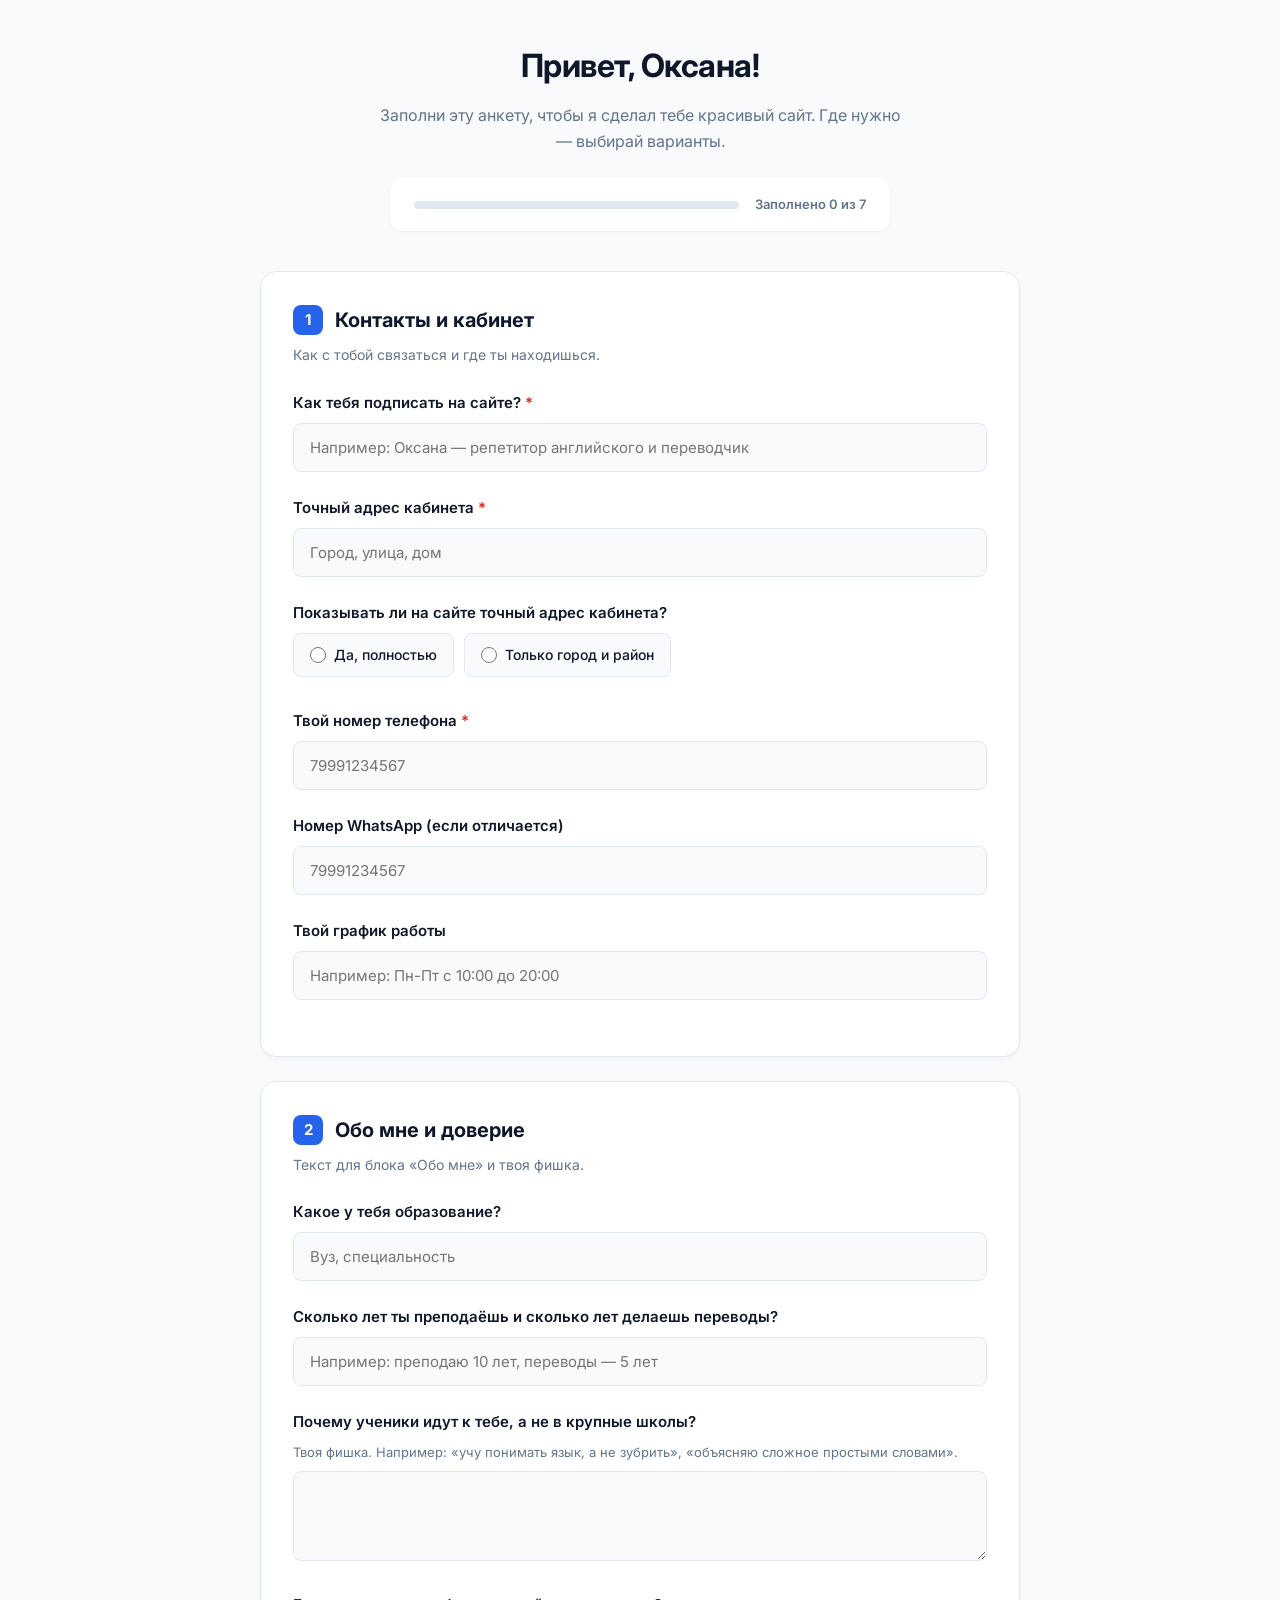
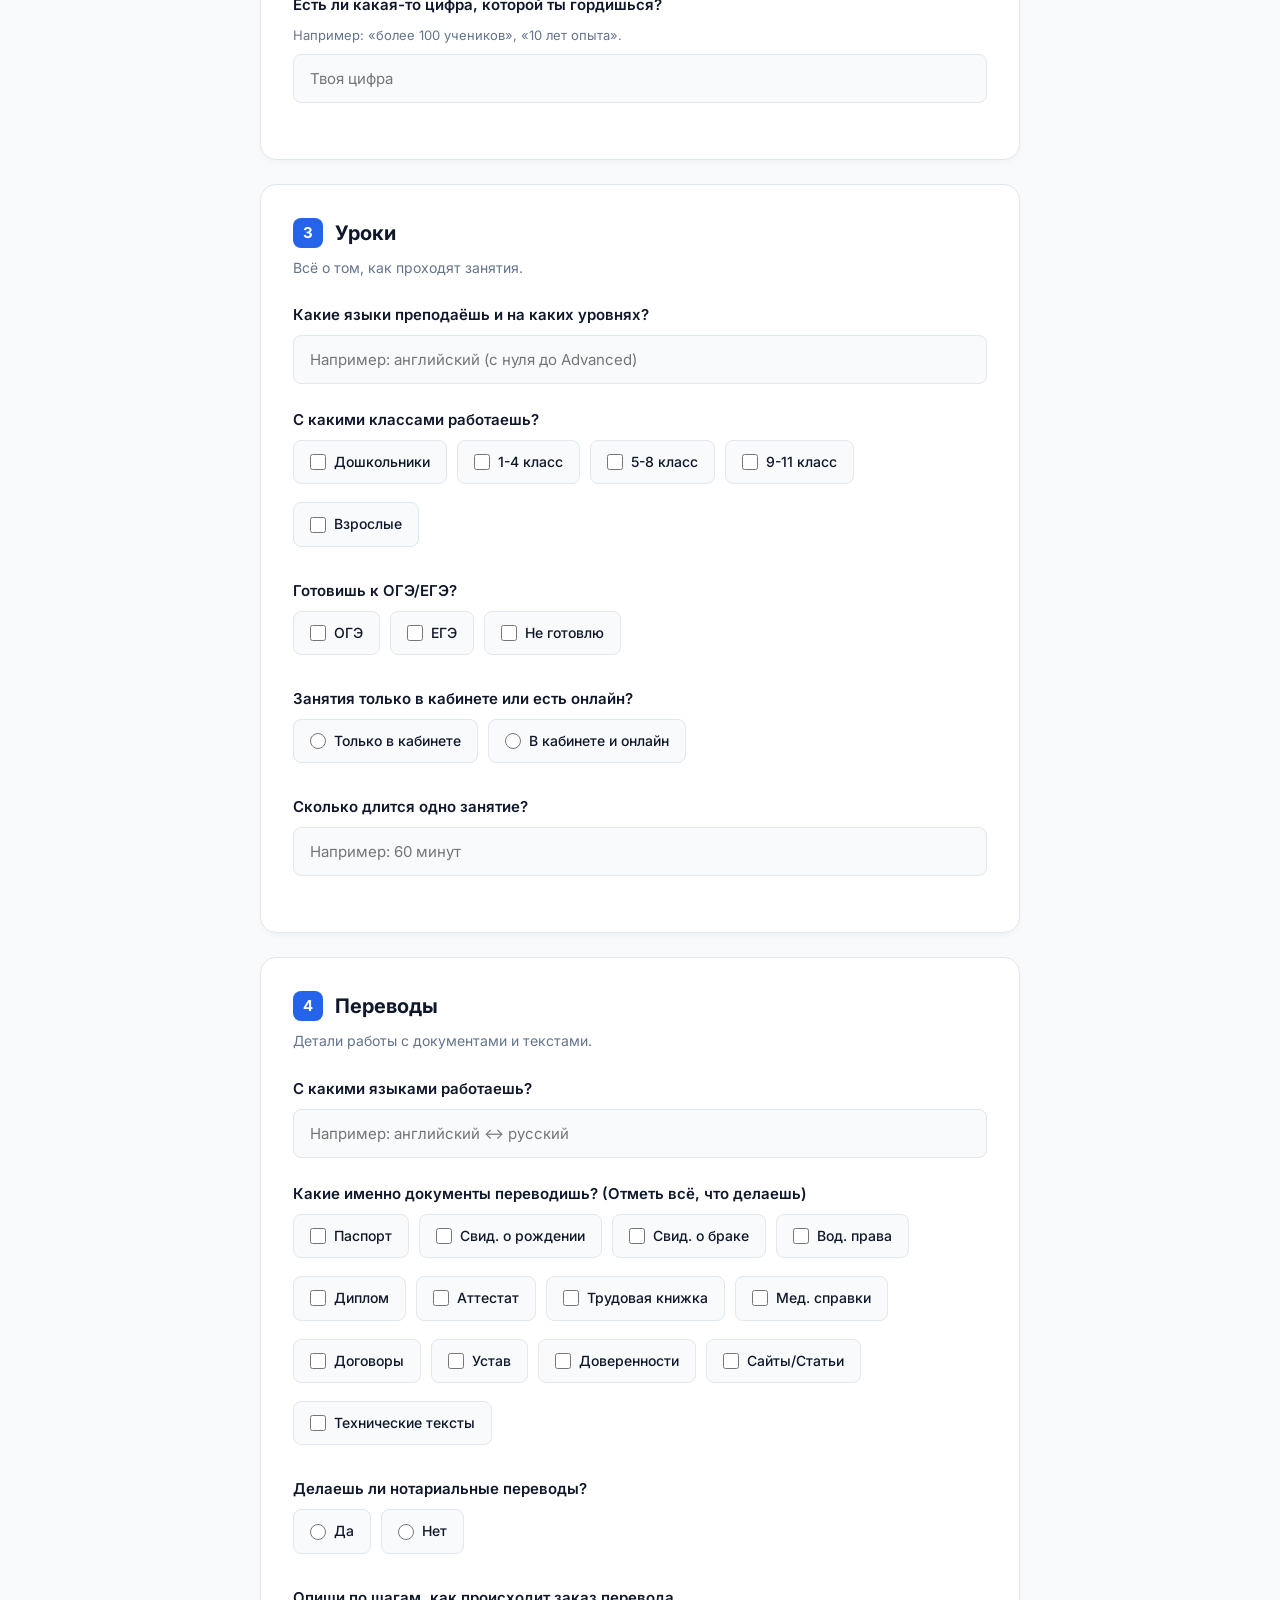
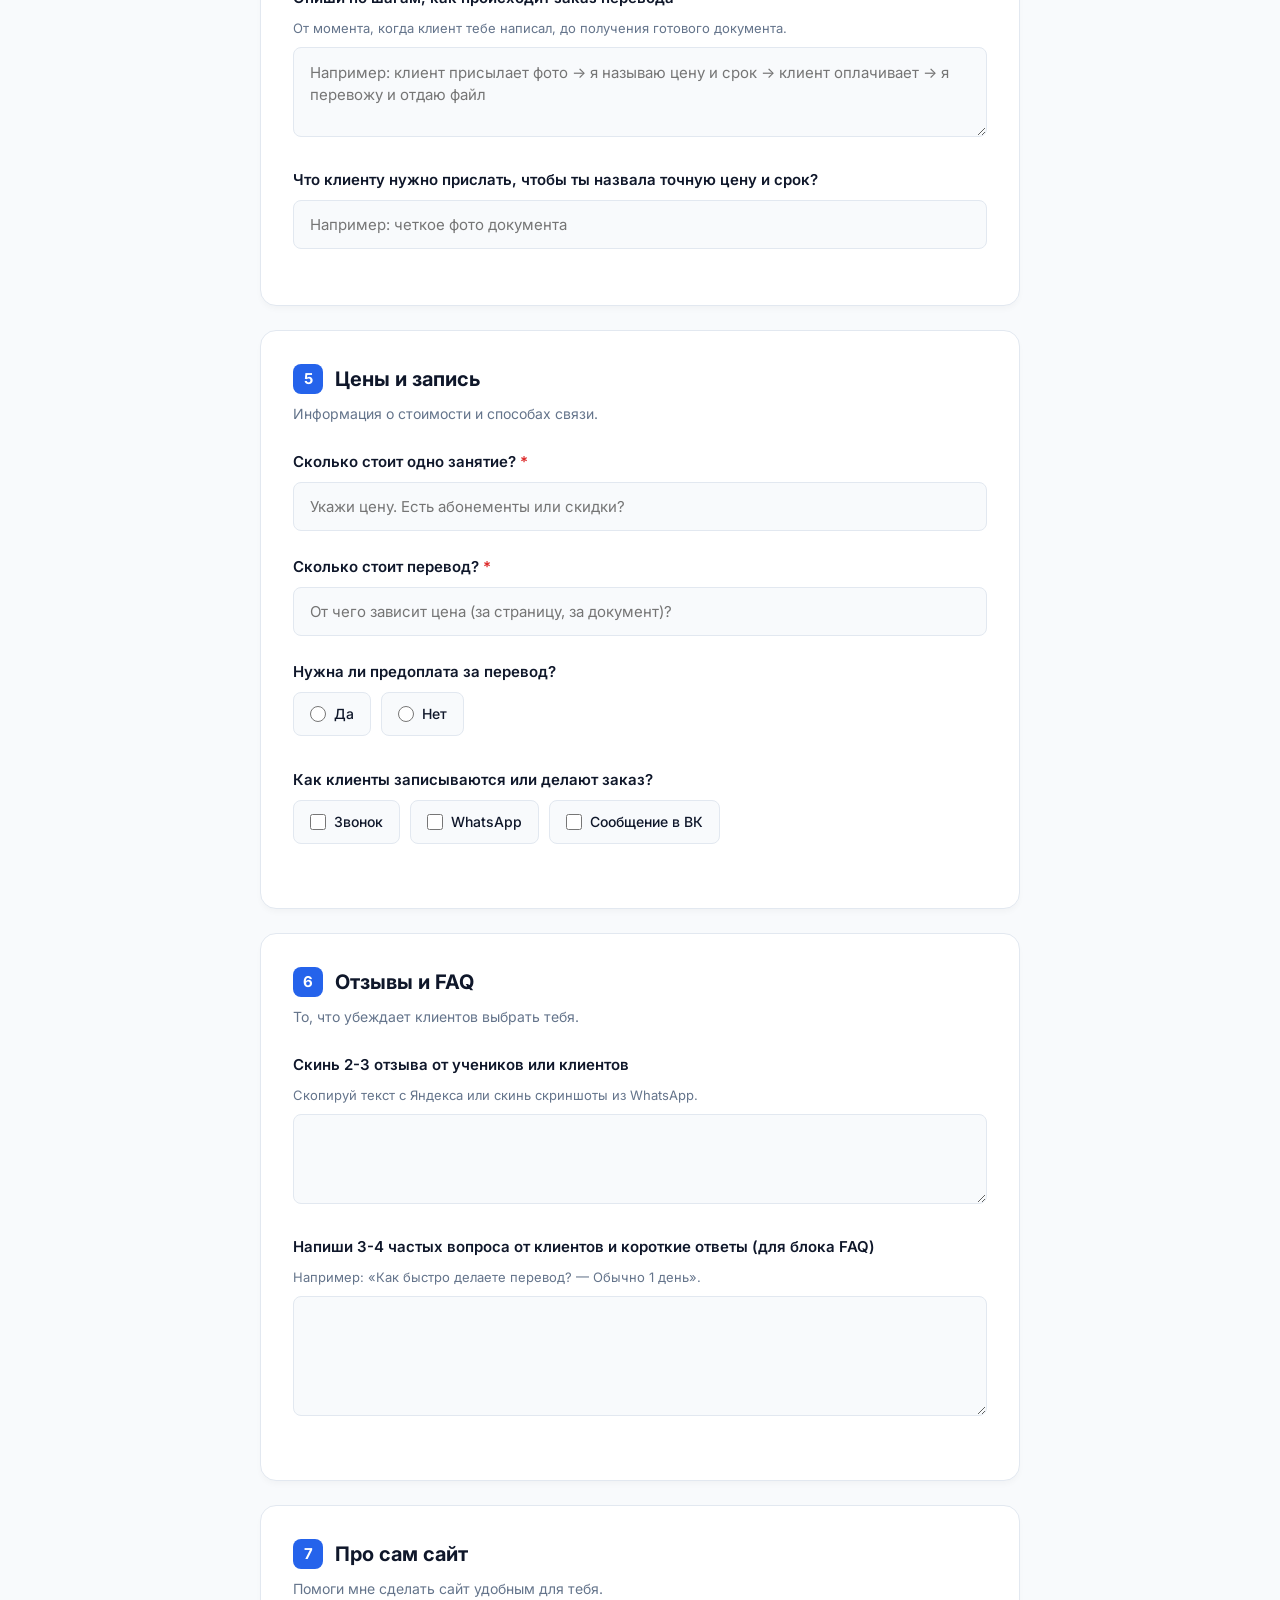
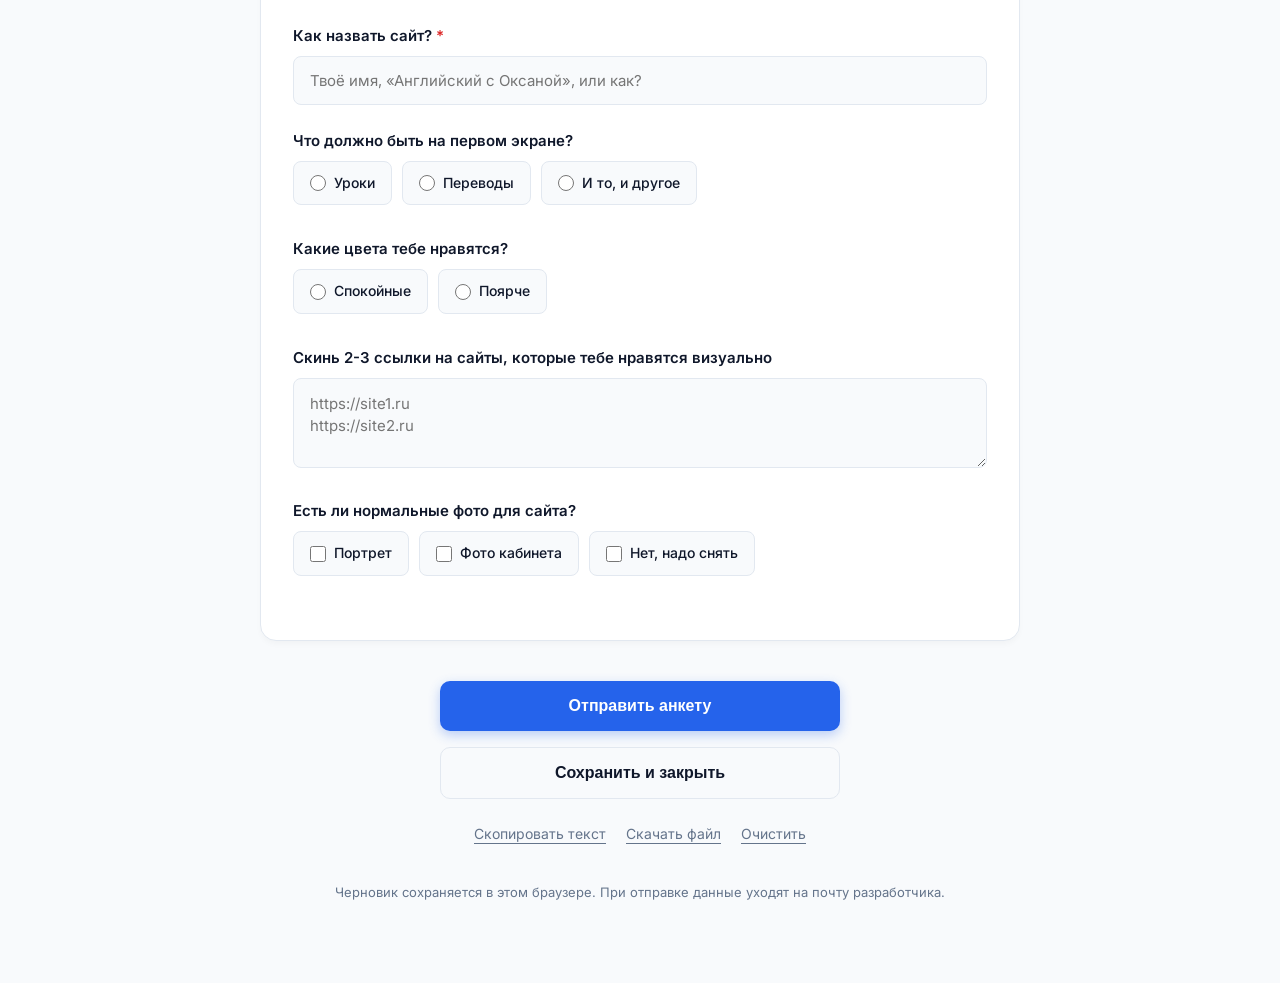
==== commit 9f17ad7c: "Update index.html" ====
--- a/index.html
+++ b/index.html
@@ -145,13 +145,13 @@
 
       <div class="q field-wrap">
         <label for="f3">Твой номер телефона <span class="req">*</span></label>
-        <input type="tel" id="f3" placeholder="+7 999 000-00-00">
-        <div class="err-text">Введи корректный номер (11 цифр, можно с +7).</div>
-      </div>
-
-      <div class="q">
-        <label for="f4">Номер WhatsApp</label>
-        <input type="tel" id="f4" placeholder="+7 999 000-00-00">
+        <input type="tel" id="f3" placeholder="79991234567">
+        <div class="err-text">Введите номер без 8 (например: 79991234567).</div>
+      </div>
+
+      <div class="q">
+        <label for="f4">Номер WhatsApp (если отличается)</label>
+        <input type="tel" id="f4" placeholder="79991234567">
       </div>
 
       <div class="q">
@@ -402,12 +402,16 @@
 
   function $(id) { return document.getElementById(id); }
 
-  /* ---------- Валидация телефона ---------- */
+  /* ---------- Валидация и нормализация телефона ---------- */
   function normalizePhone(v) {
     var d = v.replace(/\D/g, "");
+    // Если ввели 8 в начале и всего 11 цифр -> меняем на 7
     if (d.length === 11 && d.charAt(0) === "8") d = "7" + d.slice(1);
+    // Если ввели 10 цифр (например, без 7 и без 8) и начинается с 9 -> добавляем 7
+    if (d.length === 10 && d.charAt(0) === "9") d = "7" + d;
     return d;
   }
+
   function isPhoneOk(v) {
     var d = normalizePhone(v);
     return d.length === 11 && d.charAt(0) === "7";
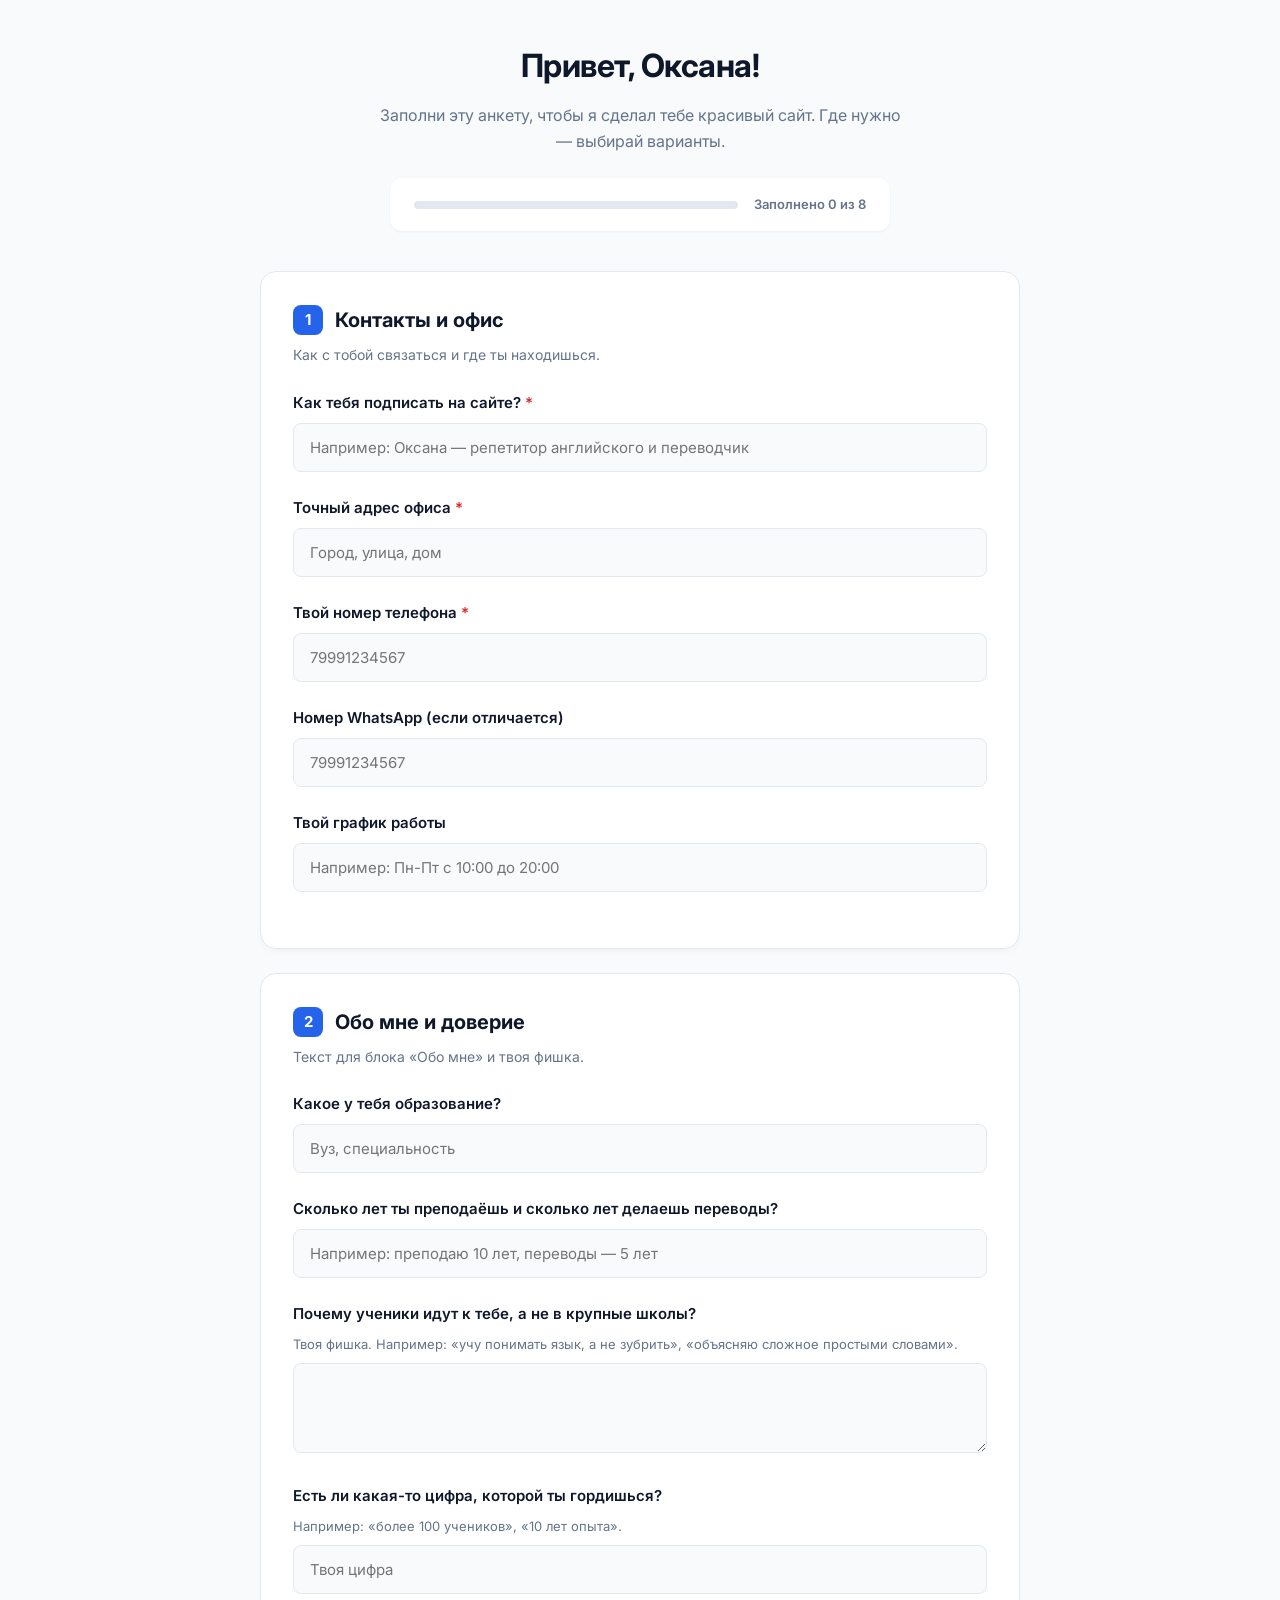
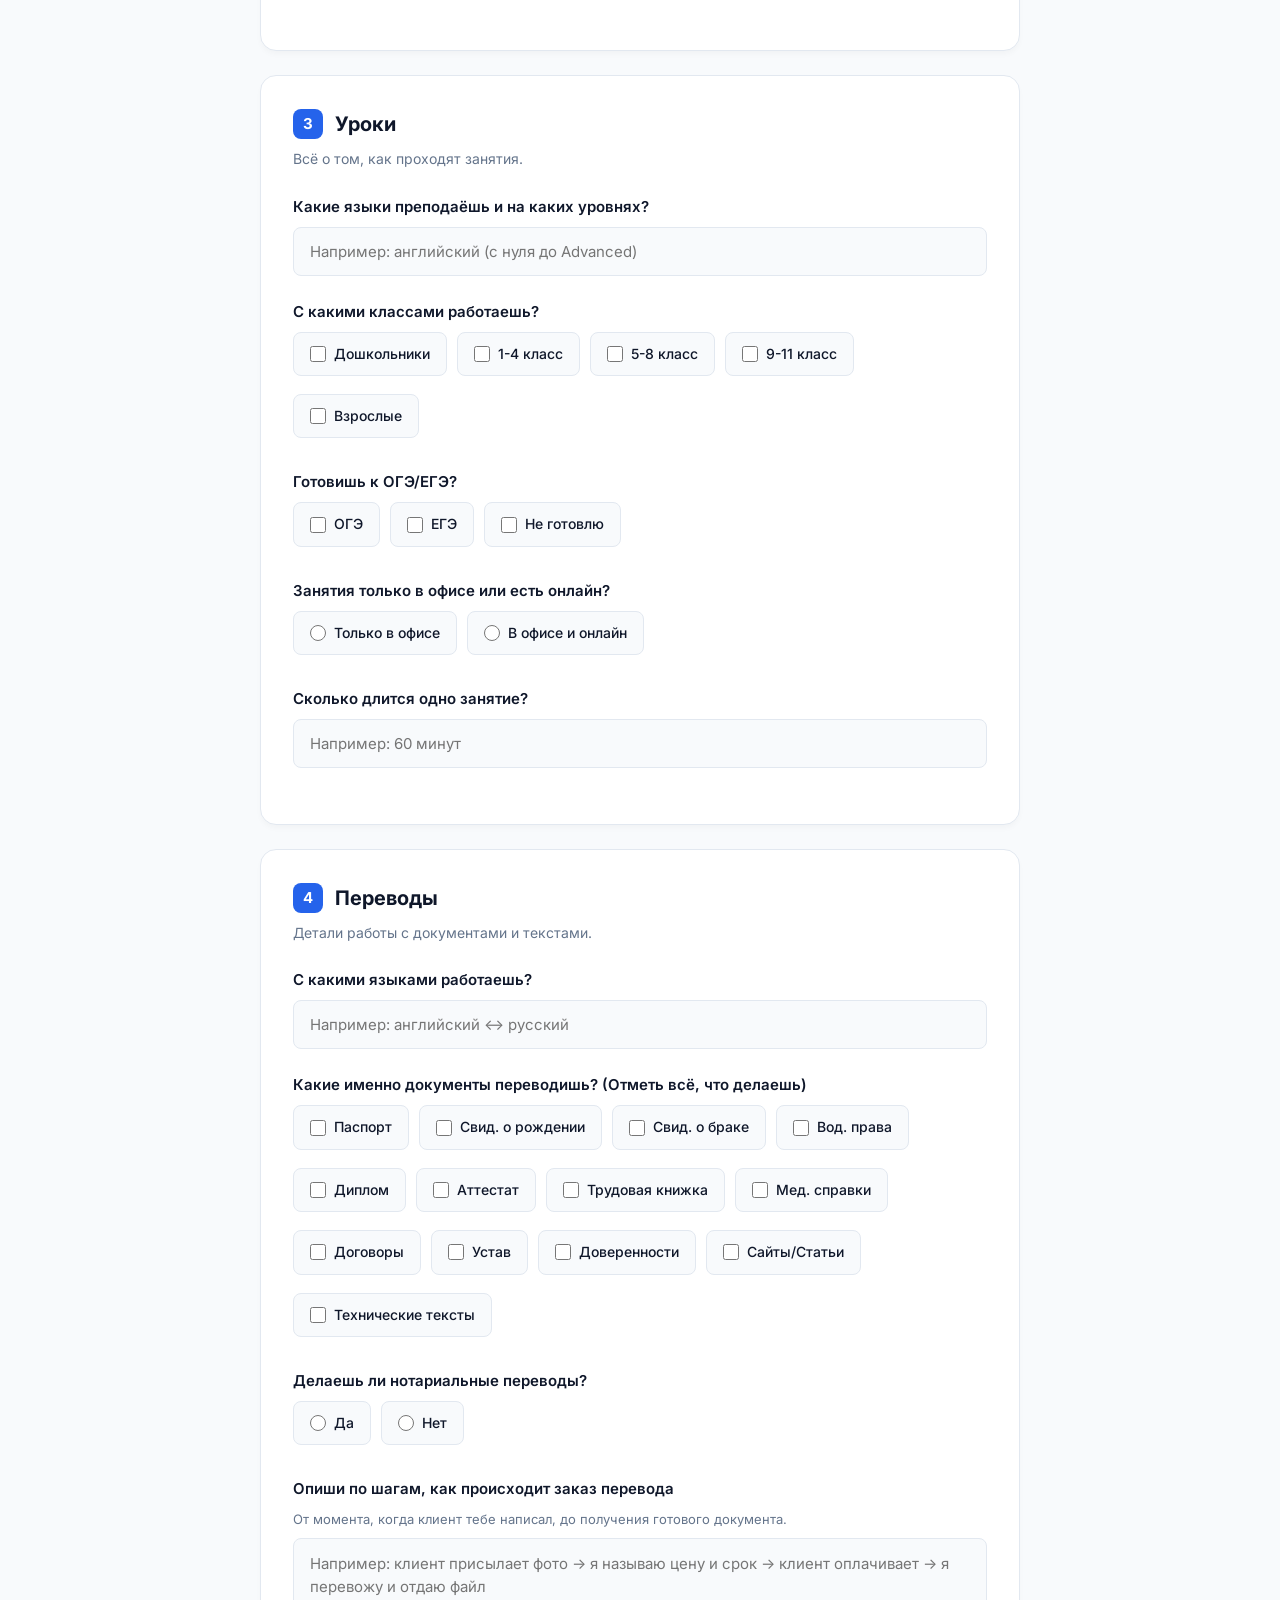
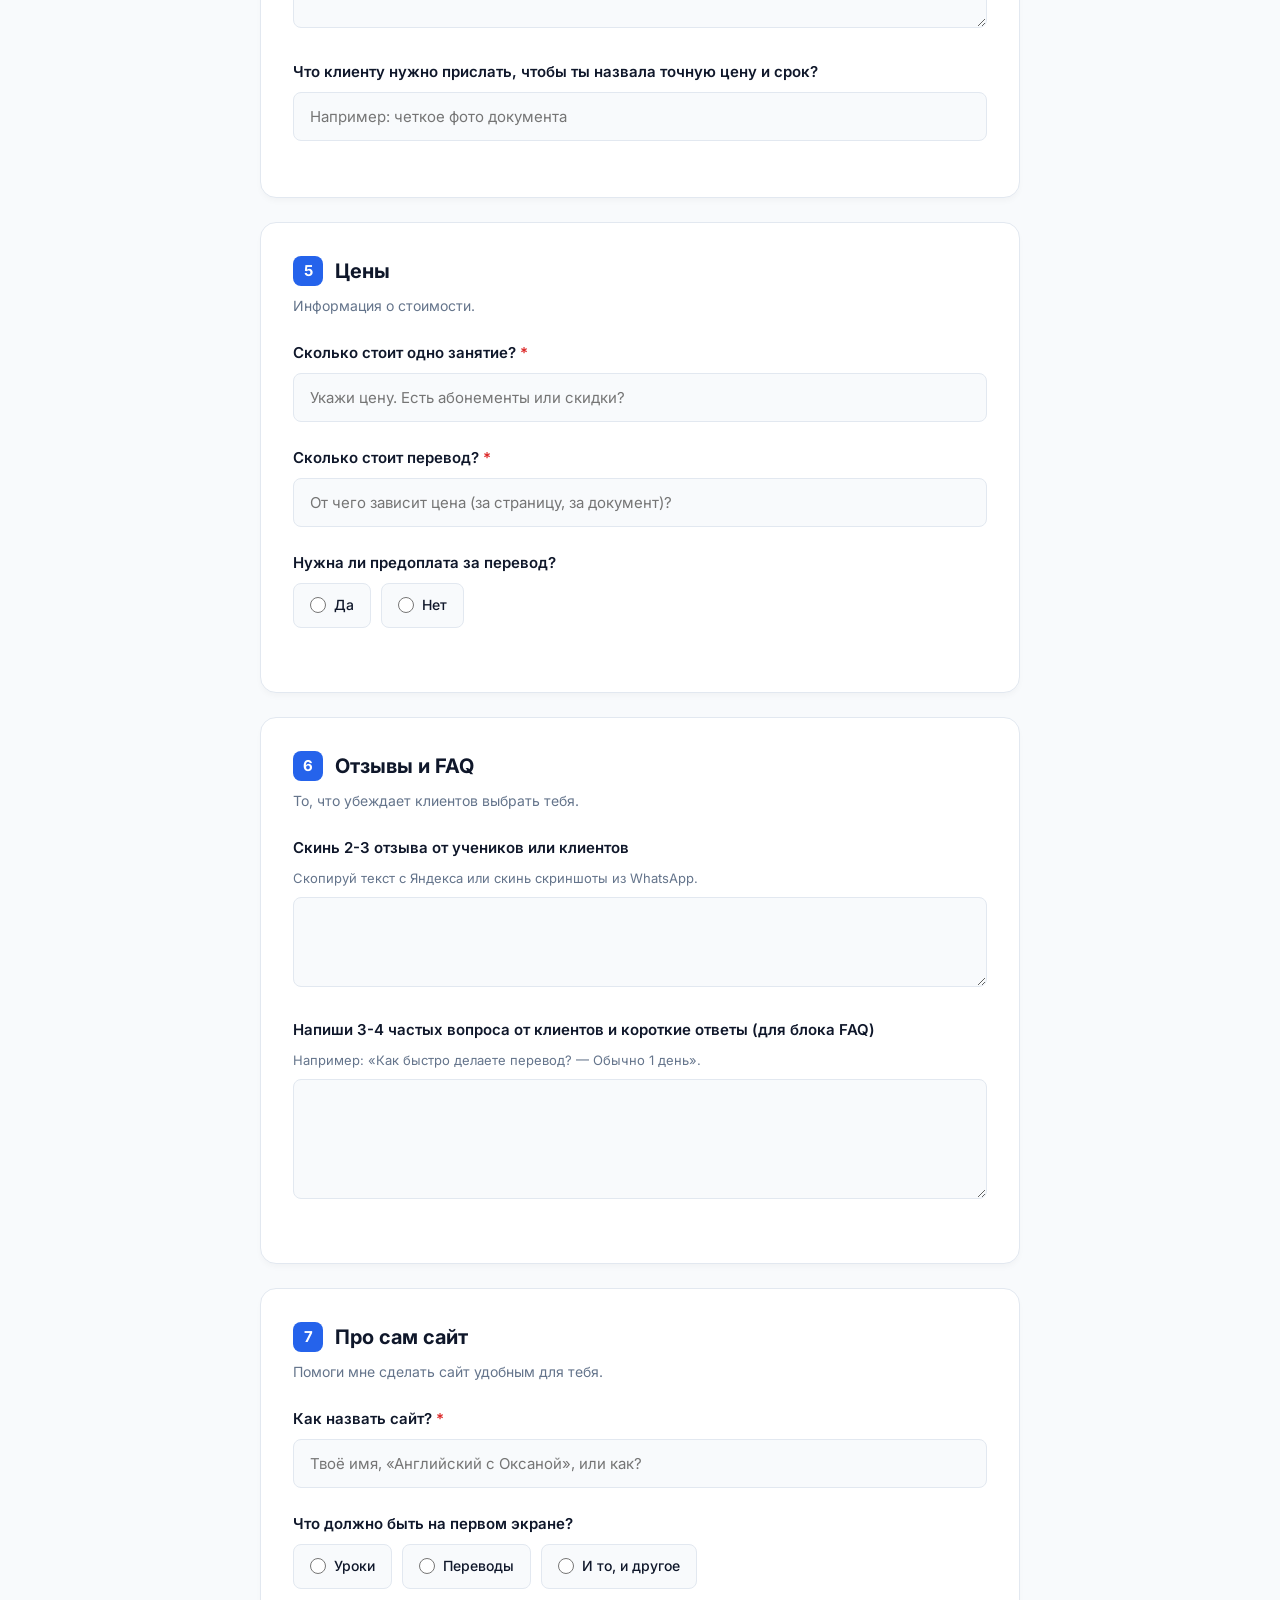
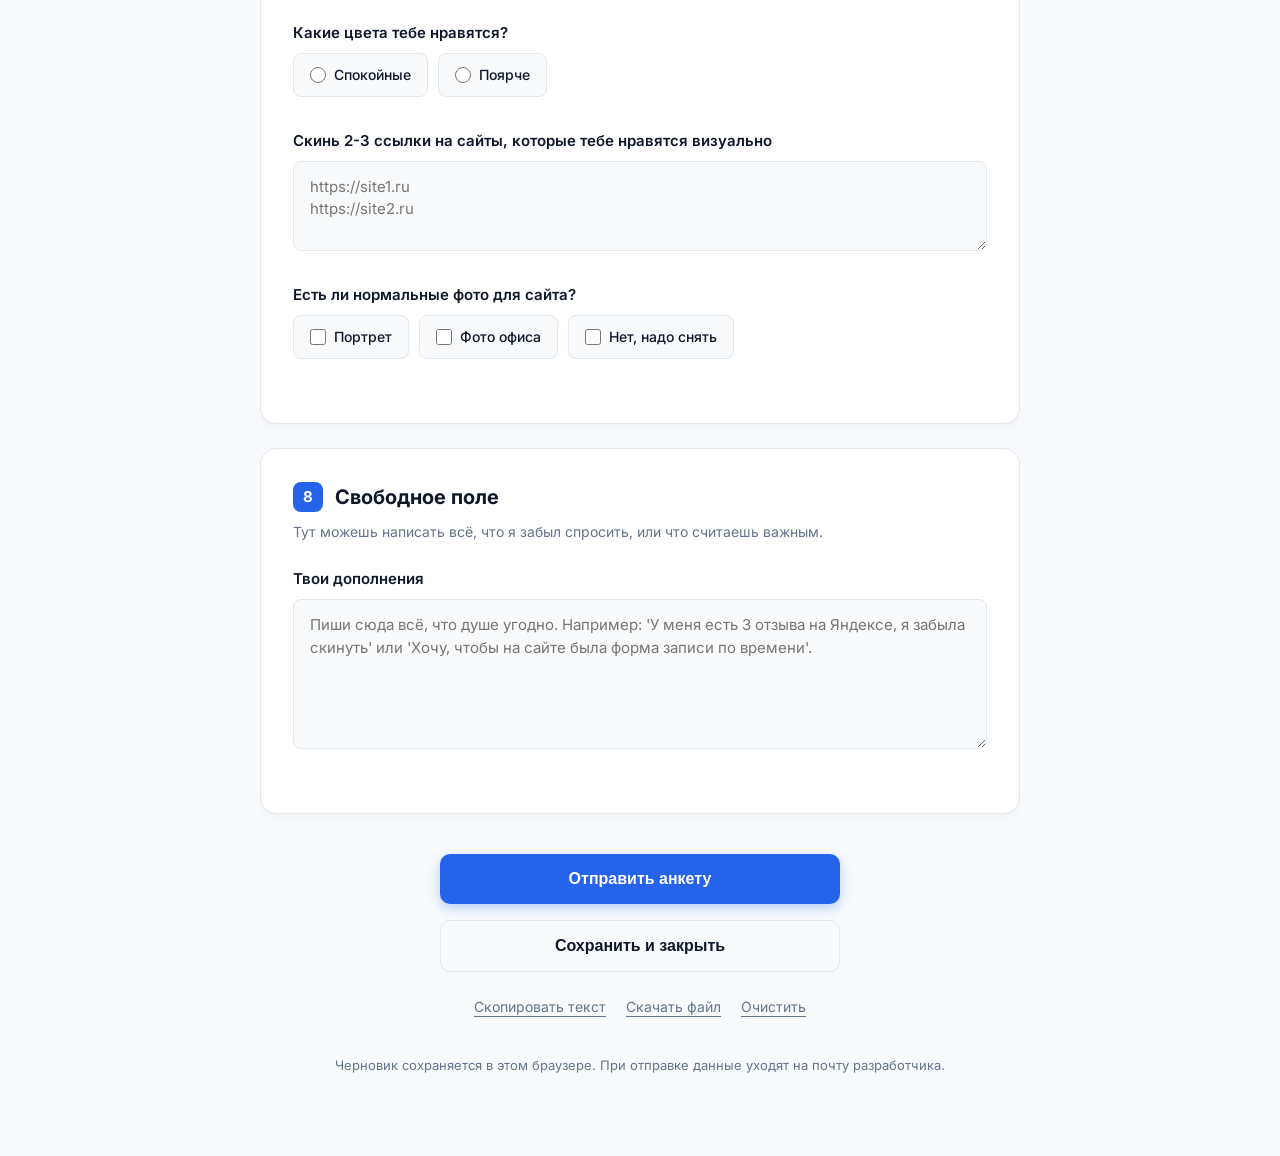
==== commit 93b38f17: "Update index.html" ====
--- a/index.html
+++ b/index.html
@@ -111,16 +111,16 @@
     <p>Заполни эту анкету, чтобы я сделал тебе красивый сайт. Где нужно — выбирай варианты.</p>
     <div class="progress-container">
       <div class="progress-bar"><div class="progress-fill" id="pfill"></div></div>
-      <div class="progress-text" id="plabel">Заполнено 0 из 7</div>
+      <div class="progress-text" id="plabel">Заполнено 0 из 8</div>
     </div>
   </div>
 
   <form id="anketa" novalidate>
     <input type="text" class="hp" id="honeypot" name="botcheck" tabindex="-1">
 
-    <!-- 1. Контакты и кабинет -->
-    <div class="card">
-      <div class="card-title"><span>1</span> Контакты и кабинет</div>
+    <!-- 1. Контакты и офис -->
+    <div class="card">
+      <div class="card-title"><span>1</span> Контакты и офис</div>
       <div class="card-sub">Как с тобой связаться и где ты находишься.</div>
       
       <div class="q field-wrap">
@@ -130,17 +130,9 @@
       </div>
       
       <div class="q field-wrap">
-        <label for="f2">Точный адрес кабинета <span class="req">*</span></label>
+        <label for="f2">Точный адрес офиса <span class="req">*</span></label>
         <input type="text" id="f2" placeholder="Город, улица, дом">
         <div class="err-text">Укажи адрес.</div>
-      </div>
-
-      <div class="q">
-        <label>Показывать ли на сайте точный адрес кабинета?</label>
-        <div class="options-grid">
-          <label><input type="radio" name="address_vis" value="Да, полностью"><span>Да, полностью</span></label>
-          <label><input type="radio" name="address_vis" value="Только город и район"><span>Только город и район</span></label>
-        </div>
       </div>
 
       <div class="q field-wrap">
@@ -219,10 +211,10 @@
       </div>
 
       <div class="q">
-        <label>Занятия только в кабинете или есть онлайн?</label>
-        <div class="options-grid">
-          <label><input type="radio" name="format" value="Только в кабинете"><span>Только в кабинете</span></label>
-          <label><input type="radio" name="format" value="В кабинете и онлайн"><span>В кабинете и онлайн</span></label>
+        <label>Занятия только в офисе или есть онлайн?</label>
+        <div class="options-grid">
+          <label><input type="radio" name="format" value="Только в офисе"><span>Только в офисе</span></label>
+          <label><input type="radio" name="format" value="В офисе и онлайн"><span>В офисе и онлайн</span></label>
         </div>
       </div>
 
@@ -281,10 +273,10 @@
       </div>
     </div>
 
-    <!-- 5. Цены и запись -->
-    <div class="card">
-      <div class="card-title"><span>5</span> Цены и запись</div>
-      <div class="card-sub">Информация о стоимости и способах связи.</div>
+    <!-- 5. Цены -->
+    <div class="card">
+      <div class="card-title"><span>5</span> Цены</div>
+      <div class="card-sub">Информация о стоимости.</div>
       
       <div class="q field-wrap">
         <label for="f15">Сколько стоит одно занятие? <span class="req">*</span></label>
@@ -305,15 +297,6 @@
           <label><input type="radio" name="prepayment" value="Нет"><span>Нет</span></label>
         </div>
       </div>
-
-      <div class="q">
-        <label>Как клиенты записываются или делают заказ?</label>
-        <div class="options-grid">
-          <label><input type="checkbox" name="booking" value="Звонок"><span>Звонок</span></label>
-          <label><input type="checkbox" name="booking" value="WhatsApp"><span>WhatsApp</span></label>
-          <label><input type="checkbox" name="booking" value="Сообщение в ВК"><span>Сообщение в ВК</span></label>
-        </div>
-      </div>
     </div>
 
     <!-- 6. Отзывы и FAQ -->
@@ -371,9 +354,20 @@
         <label>Есть ли нормальные фото для сайта?</label>
         <div class="options-grid">
           <label><input type="checkbox" name="photos_ready" value="Портрет"><span>Портрет</span></label>
-          <label><input type="checkbox" name="photos_ready" value="Фото кабинета"><span>Фото кабинета</span></label>
+          <label><input type="checkbox" name="photos_ready" value="Фото офиса"><span>Фото офиса</span></label>
           <label><input type="checkbox" name="photos_ready" value="Нет, надо снять"><span>Нет, надо снять</span></label>
         </div>
+      </div>
+    </div>
+
+    <!-- 8. Свободное поле (ДОБАВЛЕНО) -->
+    <div class="card">
+      <div class="card-title"><span>8</span> Свободное поле</div>
+      <div class="card-sub">Тут можешь написать всё, что я забыл спросить, или что считаешь важным.</div>
+      
+      <div class="q">
+        <label for="f21">Твои дополнения</label>
+        <textarea id="f21" style="min-height: 150px;" placeholder="Пиши сюда всё, что душе угодно. Например: 'У меня есть 3 отзыва на Яндексе, я забыла скинуть' или 'Хочу, чтобы на сайте была форма записи по времени'."></textarea>
       </div>
     </div>
 
@@ -396,22 +390,19 @@
 <script>
 (function () {
   "use strict";
-  var FIELDS = ["f1","f2","f3","f4","f5","f6","f7","f8","f9","f10","f11","f12","f13","f14","f15","f16","f17","f18","f19","f20"];
+  var FIELDS = ["f1","f2","f3","f4","f5","f6","f7","f8","f9","f10","f11","f12","f13","f14","f15","f16","f17","f18","f19","f20","f21"];
   var KEY = "anketa_oksana_perfect";
   var WEB3FORMS_KEY = "9a9d2fd8-ef21-4b92-ad0c-f9fb04b3ac77";
 
   function $(id) { return document.getElementById(id); }
 
-  /* ---------- Валидация и нормализация телефона ---------- */
+  /* ---------- Валидация телефона ---------- */
   function normalizePhone(v) {
     var d = v.replace(/\D/g, "");
-    // Если ввели 8 в начале и всего 11 цифр -> меняем на 7
     if (d.length === 11 && d.charAt(0) === "8") d = "7" + d.slice(1);
-    // Если ввели 10 цифр (например, без 7 и без 8) и начинается с 9 -> добавляем 7
     if (d.length === 10 && d.charAt(0) === "9") d = "7" + d;
     return d;
   }
-
   function isPhoneOk(v) {
     var d = normalizePhone(v);
     return d.length === 11 && d.charAt(0) === "7";
@@ -464,10 +455,11 @@
     if (has("f15") || has("f16")) filled++;
     if (has("f17") || has("f18")) filled++;
     if (has("f19") || document.querySelector("input[name=first_screen]:checked")) filled++;
+    if (has("f21")) filled++;
     
-    var pct = Math.round(filled / 7 * 100);
+    var pct = Math.round(filled / 8 * 100);
     $("pfill").style.width = pct + "%";
-    $("plabel").textContent = "Заполнено " + filled + " из 7";
+    $("plabel").textContent = "Заполнено " + filled + " из 8";
   }
 
   /* ---------- Ошибки ---------- */
@@ -515,13 +507,14 @@
       return res.length ? res.join(", ") : "—";
     }
     return [
-      ["1. Подпись", val("f1")], ["1. Адрес", val("f2")], ["1. Показывать адрес", group("address_vis")], ["1. Телефон", val("f3")], ["1. WhatsApp", val("f4")], ["1. График", val("f5")],
+      ["1. Подпись", val("f1")], ["1. Адрес", val("f2")], ["1. Телефон", val("f3")], ["1. WhatsApp", val("f4")], ["1. График", val("f5")],
       ["2. Образование", val("f6")], ["2. Стаж", val("f7")], ["2. Фишка", val("f8")], ["2. Цифра для доверия", val("f9")],
       ["3. Языки", val("f10")], ["3. Ученики", group("students")], ["3. Экзамены", group("exams")], ["3. Формат", group("format")], ["3. Длительность", val("f11")],
       ["4. Языки перевода", val("f12")], ["4. Документы", group("trans_docs")], ["4. Нотариат", group("notary")], ["4. Шаги заказа", val("f13")], ["4. Что прислать для цены", val("f14")],
-      ["5. Цена урока", val("f15")], ["5. Цена перевода", val("f16")], ["5. Предоплата", group("prepayment")], ["5. Как заказывают", group("booking")],
+      ["5. Цена урока", val("f15")], ["5. Цена перевода", val("f16")], ["5. Предоплата", group("prepayment")],
       ["6. Отзывы", val("f17")], ["6. FAQ", val("f18")],
-      ["7. Название сайта", val("f19")], ["7. Первый экран", group("first_screen")], ["7. Цвета", group("colors")], ["7. Примеры сайтов", val("f20")], ["7. Фото", group("photos_ready")]
+      ["7. Название сайта", val("f19")], ["7. Первый экран", group("first_screen")], ["7. Цвета", group("colors")], ["7. Примеры сайтов", val("f20")], ["7. Фото", group("photos_ready")],
+      ["8. Дополнительно", val("f21")]
     ];
   }
 
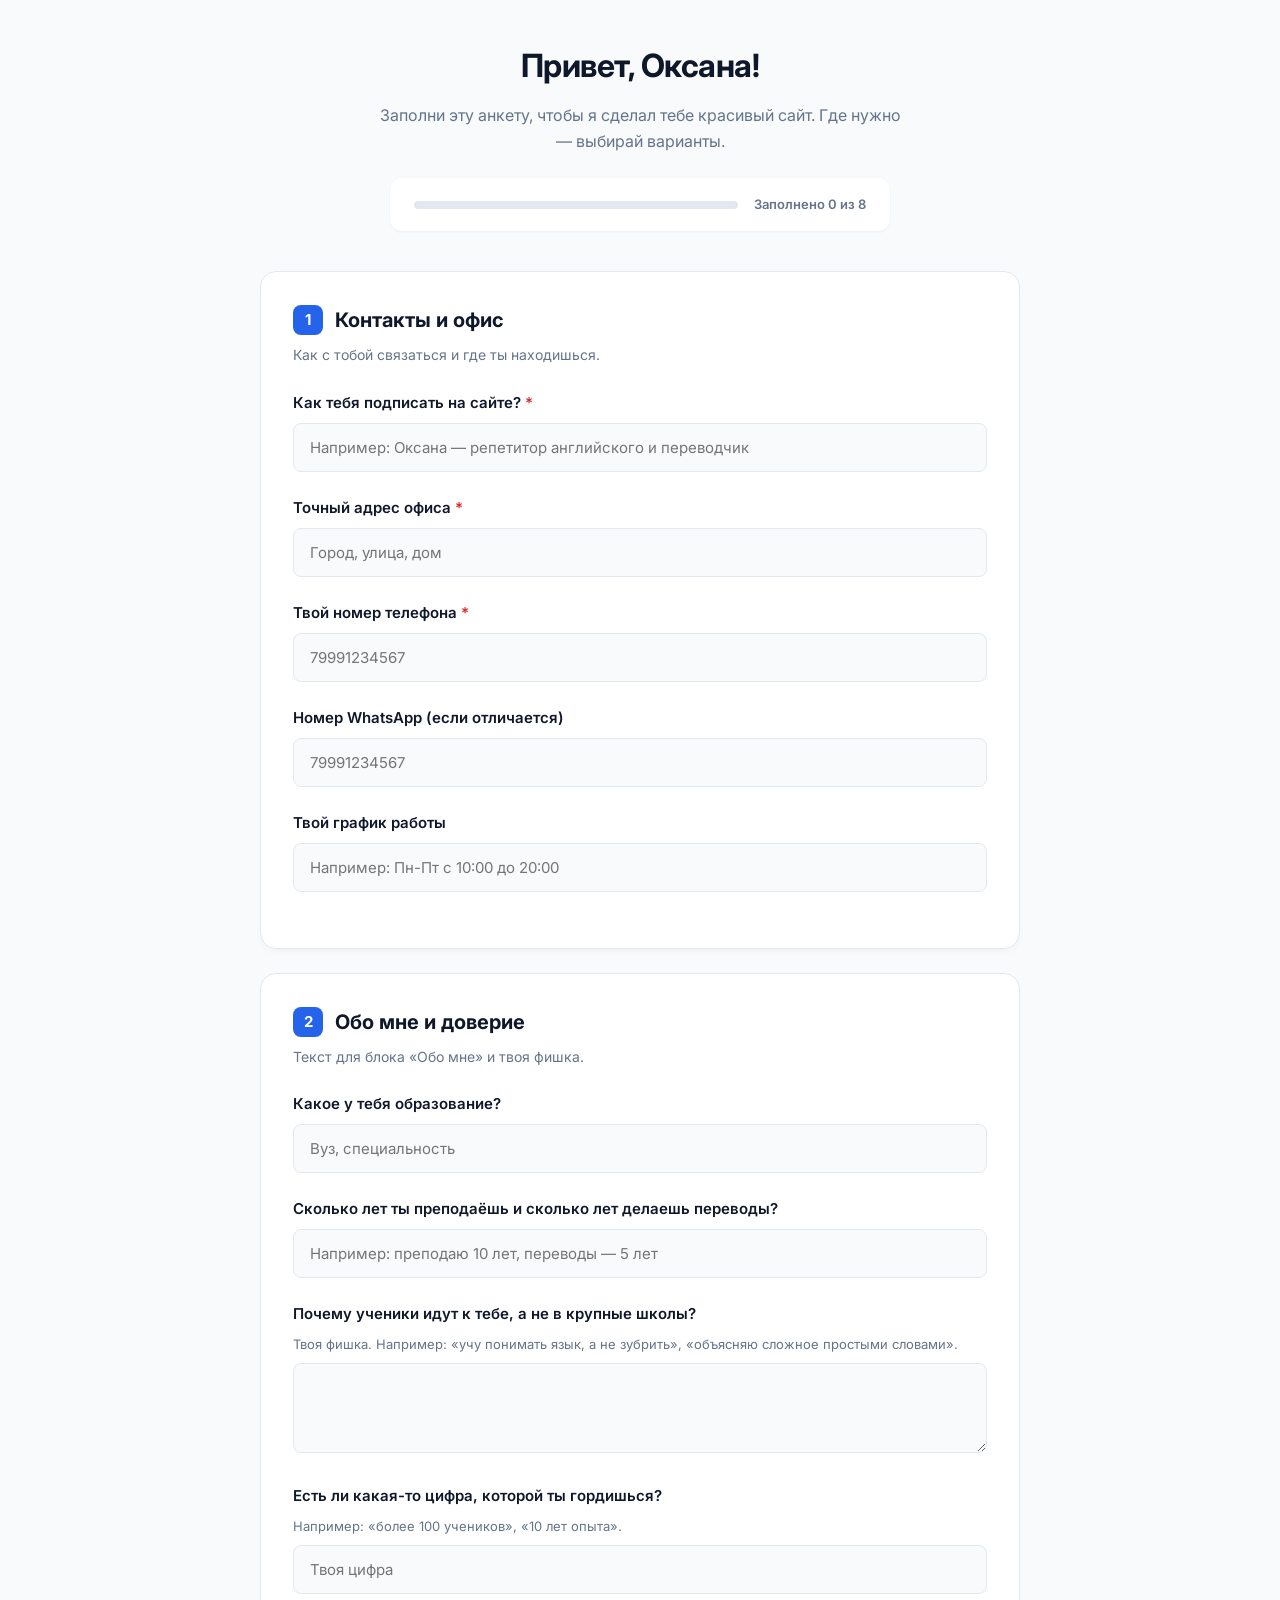
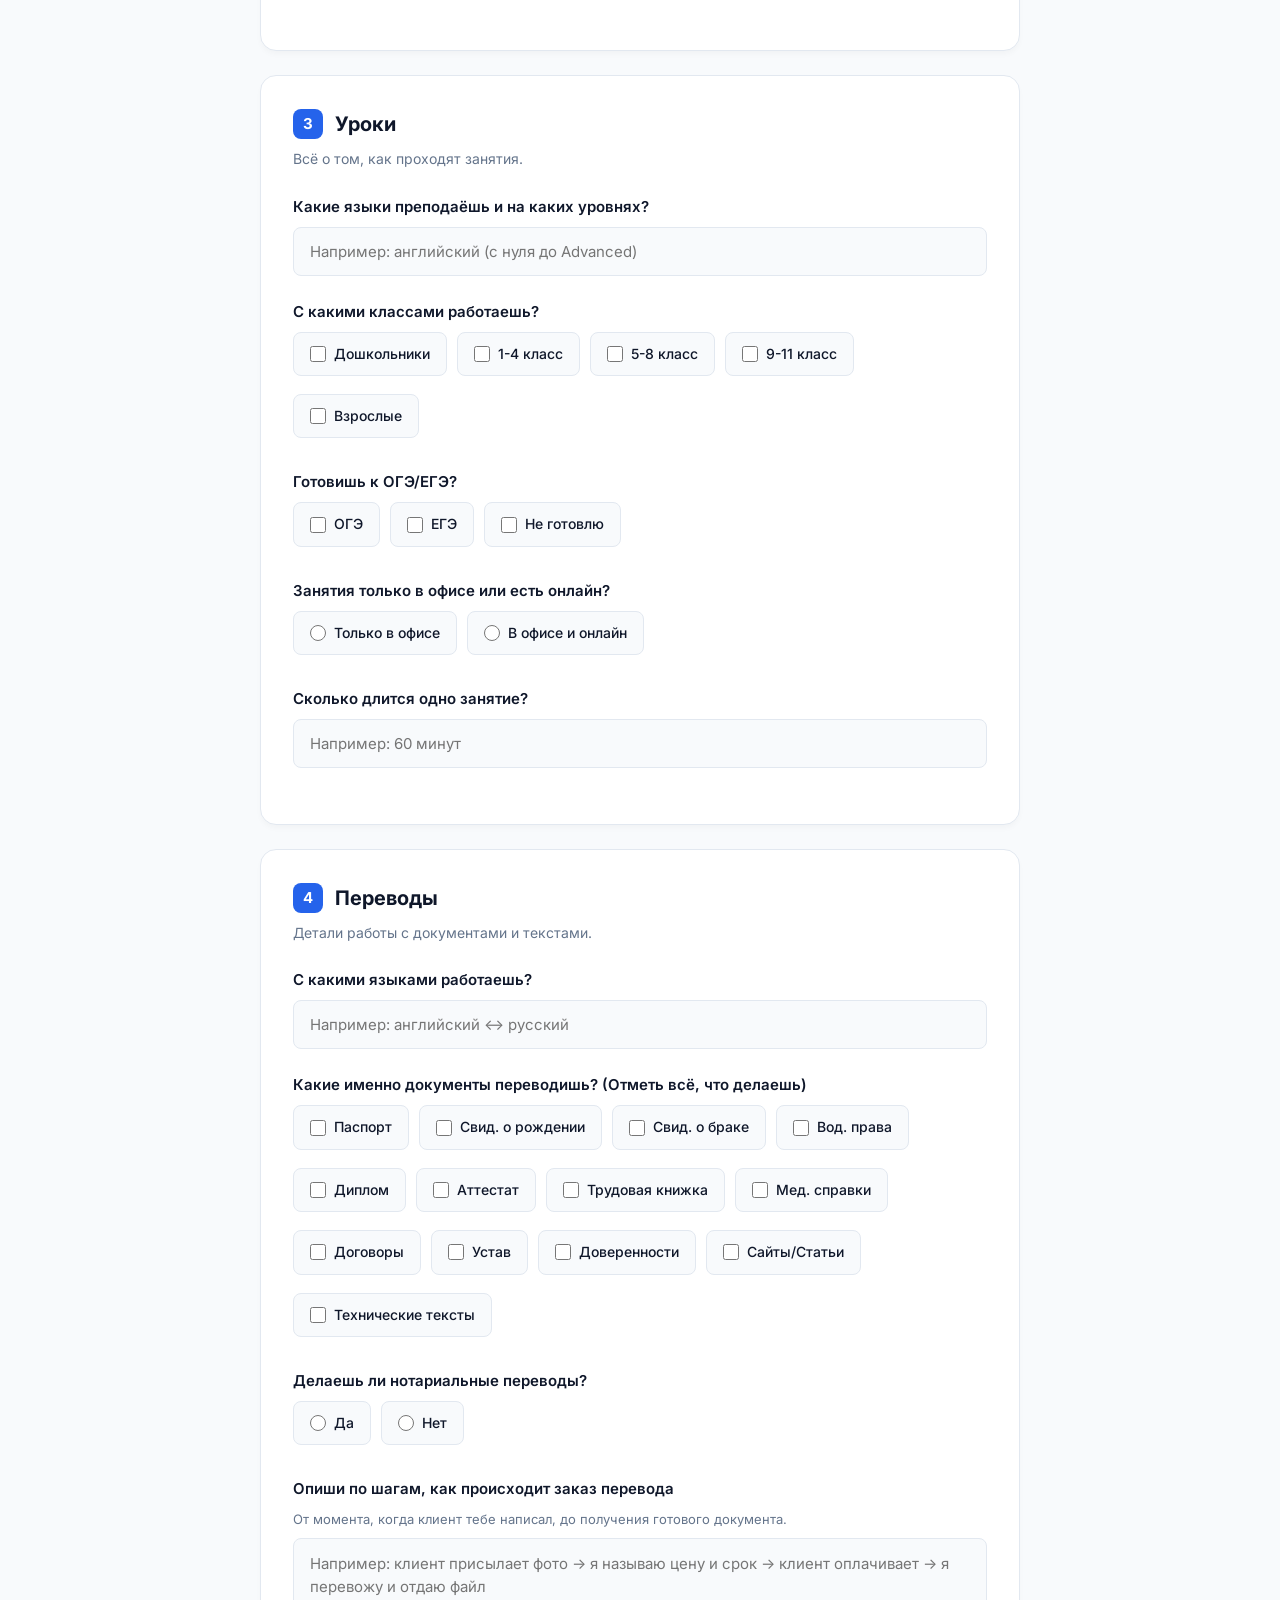
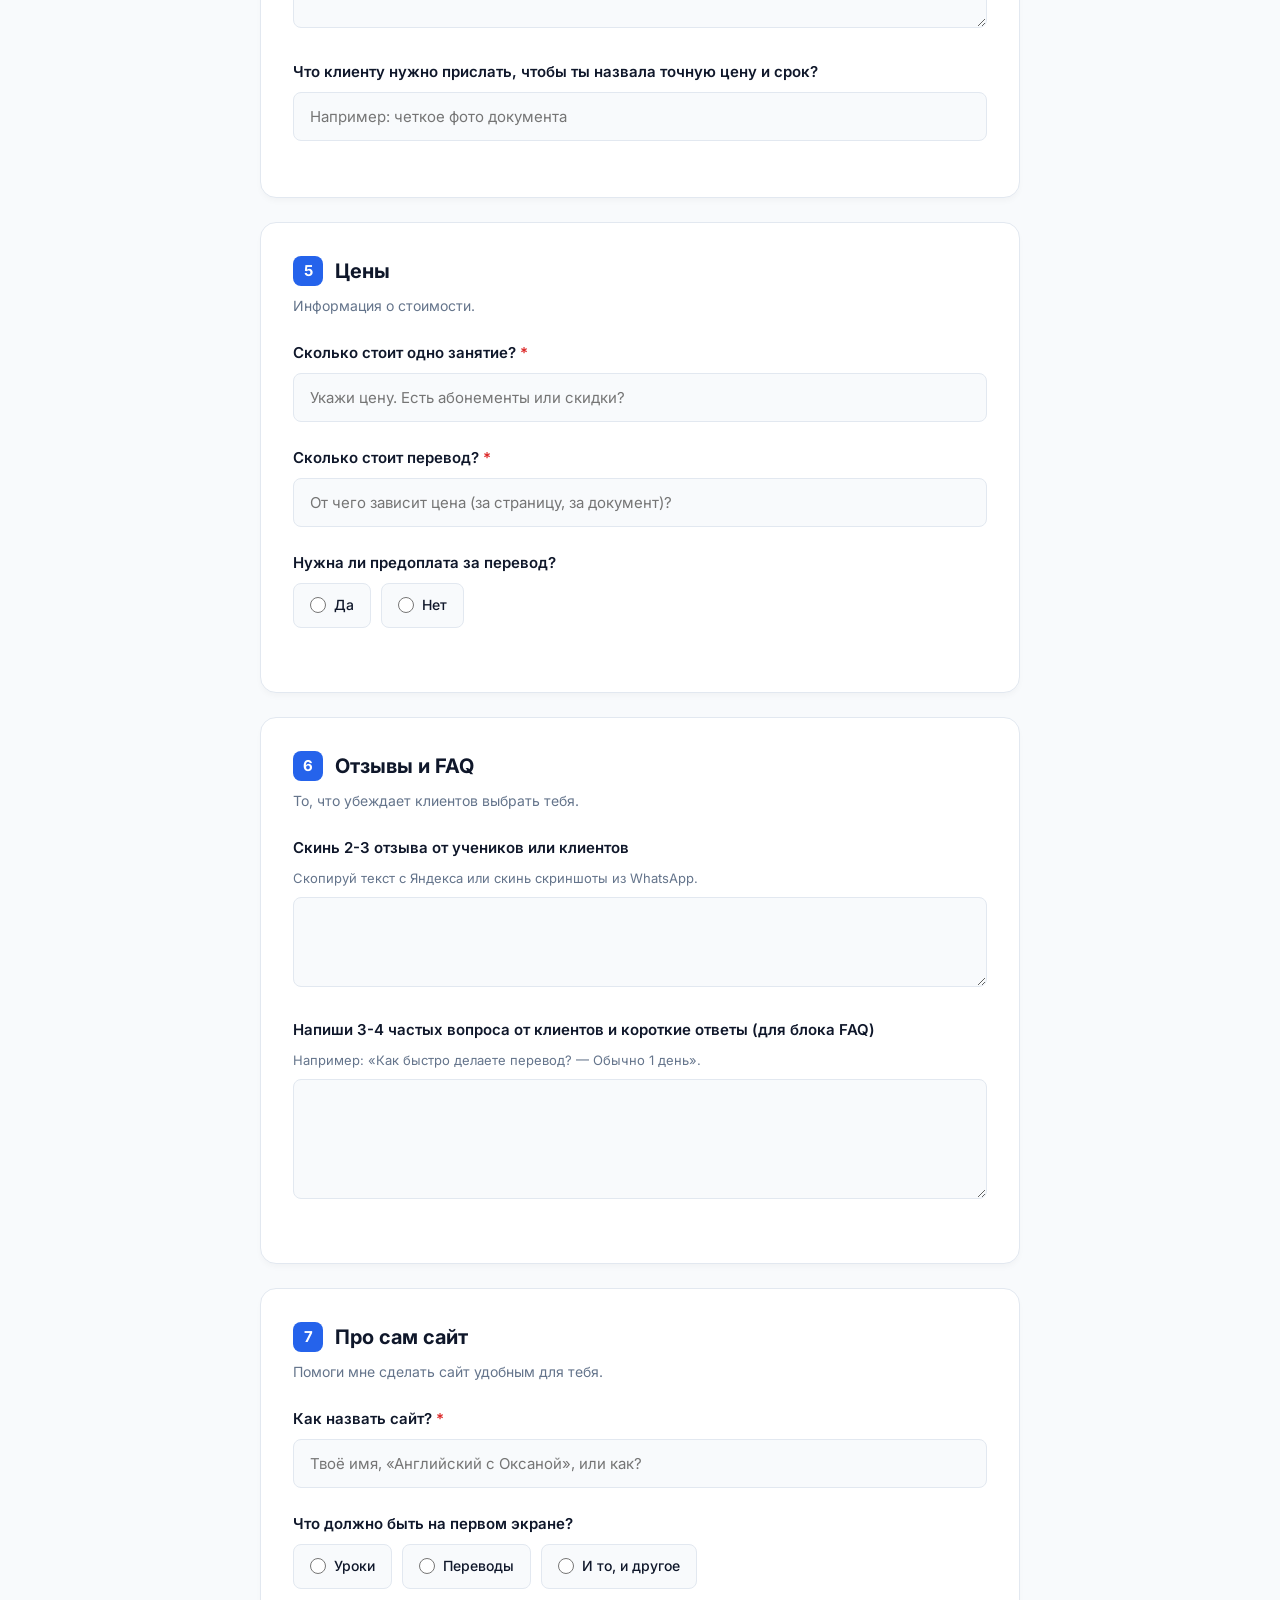
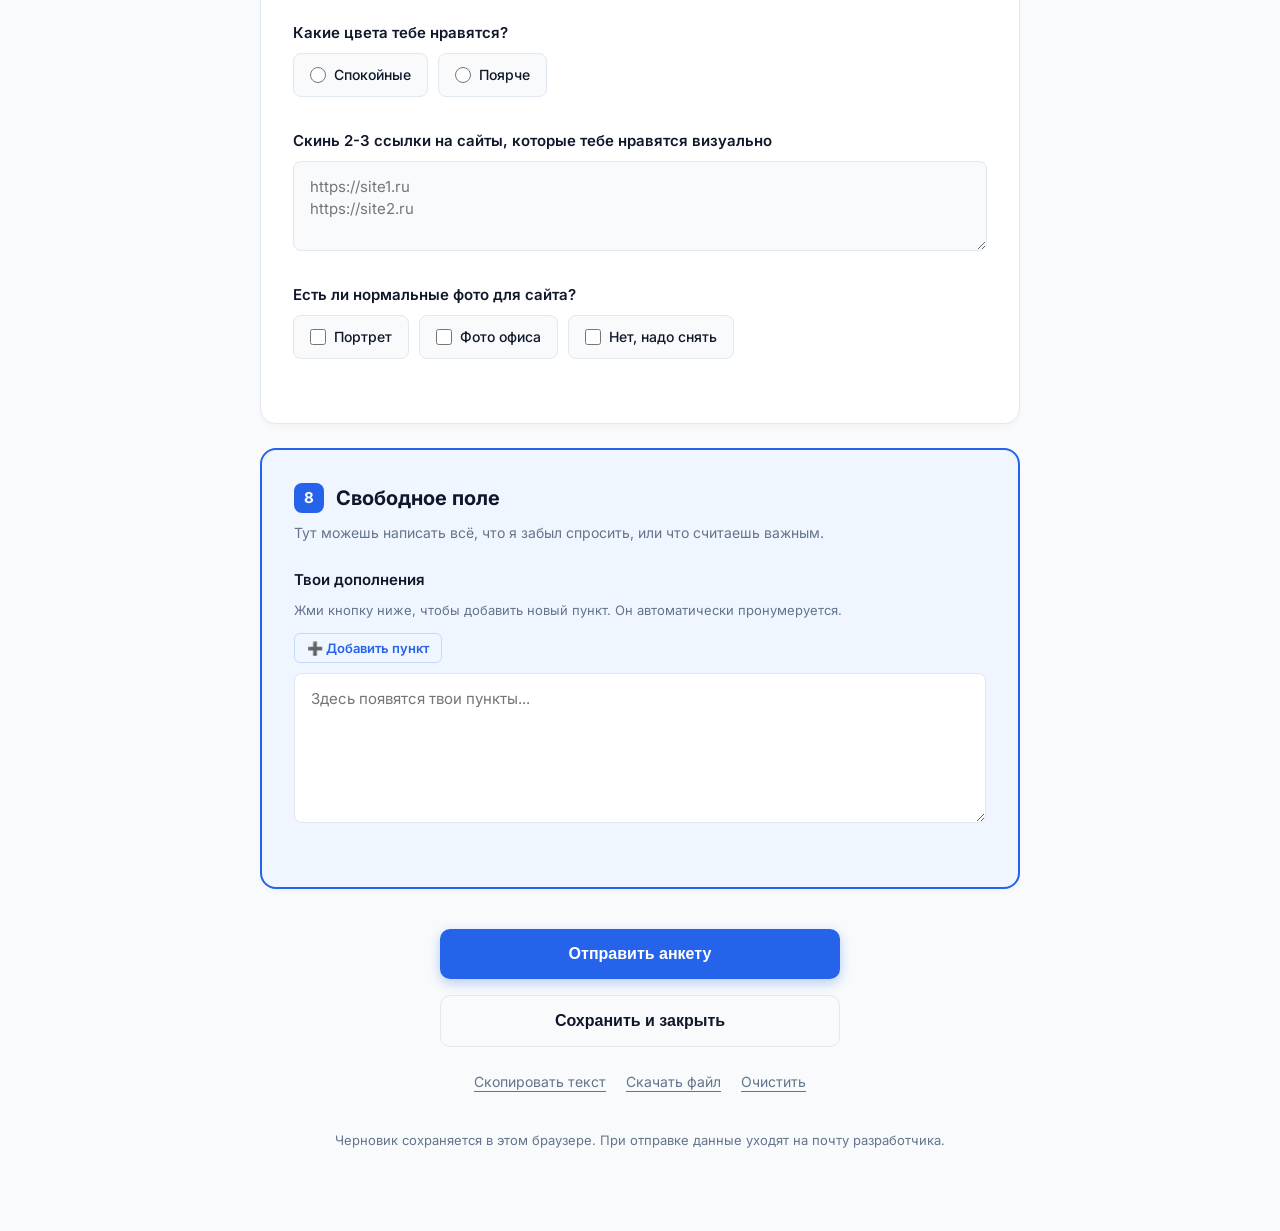
==== commit cbf3dfd5: "Update index.html" ====
--- a/index.html
+++ b/index.html
@@ -53,6 +53,7 @@
   .q { margin-bottom: 24px; }
   .q label { display: block; font-weight: 600; margin-bottom: 8px; font-size: 15px; }
   .q .hint { display: block; font-size: 13px; color: var(--text-muted); margin-bottom: 8px; font-weight: normal; }
+  
   input[type="text"], input[type="tel"], textarea {
     width: 100%; padding: 14px 16px; border: 1px solid var(--border); border-radius: 8px;
     font-family: inherit; font-size: 15px; background: #f8fafc; transition: all 0.2s;
@@ -79,6 +80,15 @@
     75% { transform: translateX(4px); }
   }
   .req { color: var(--err); }
+
+  /* Кнопка добавления пункта в свободное поле */
+  .btn-add-point {
+    display: inline-flex; align-items: center; gap: 6px; margin-bottom: 10px;
+    background: #eff6ff; color: var(--primary); border: 1px solid #bfdbfe; 
+    padding: 6px 12px; border-radius: 6px; font-size: 13px; font-weight: 600; cursor: pointer;
+    transition: all 0.2s; font-family: inherit;
+  }
+  .btn-add-point:hover { background: #dbeafe; border-color: var(--primary); }
 
   .actions { text-align: center; margin-top: 40px; display: flex; flex-direction: column; gap: 16px; align-items: center; }
   .btn {
@@ -360,14 +370,16 @@
       </div>
     </div>
 
-    <!-- 8. Свободное поле (ДОБАВЛЕНО) -->
-    <div class="card">
+    <!-- 8. Свободное поле (ЧЕТКО ВНИЗУ) -->
+    <div class="card" style="border: 2px solid var(--primary); background: #eff6ff;">
       <div class="card-title"><span>8</span> Свободное поле</div>
       <div class="card-sub">Тут можешь написать всё, что я забыл спросить, или что считаешь важным.</div>
       
       <div class="q">
         <label for="f21">Твои дополнения</label>
-        <textarea id="f21" style="min-height: 150px;" placeholder="Пиши сюда всё, что душе угодно. Например: 'У меня есть 3 отзыва на Яндексе, я забыла скинуть' или 'Хочу, чтобы на сайте была форма записи по времени'."></textarea>
+        <div class="hint" style="margin-bottom: 12px;">Жми кнопку ниже, чтобы добавить новый пункт. Он автоматически пронумеруется.</div>
+        <button type="button" class="btn-add-point" onclick="addPoint()">➕ Добавить пункт</button>
+        <textarea id="f21" style="min-height: 150px; background: #fff;" placeholder="Здесь появятся твои пункты..."></textarea>
       </div>
     </div>
 
@@ -395,6 +407,25 @@
   var WEB3FORMS_KEY = "9a9d2fd8-ef21-4b92-ad0c-f9fb04b3ac77";
 
   function $(id) { return document.getElementById(id); }
+
+  /* ---------- Добавление пункта в свободное поле ---------- */
+  function addPoint() {
+    var ta = $("f21");
+    var val = ta.value;
+    var lines = val.split("\n").filter(function(line) { return line.trim() !== ""; });
+    var nextNum = lines.length + 1;
+    
+    if (val.length > 0 && !val.endsWith("\n")) {
+      ta.value += "\n" + nextNum + ") ";
+    } else {
+      ta.value += nextNum + ") ";
+    }
+    
+    ta.focus();
+    // Прокручиваем вниз, чтобы увидеть новый пункт
+    ta.scrollTop = ta.scrollHeight;
+    saveDraft();
+  }
 
   /* ---------- Валидация телефона ---------- */
   function normalizePhone(v) {
@@ -599,6 +630,7 @@
     el.addEventListener("change", saveDraft);
   });
 
+  window.addPoint = addPoint;
   window.sendEmail = sendEmail;
   window.saveAndClose = saveAndClose;
   window.copyAnswers = copyAnswers;
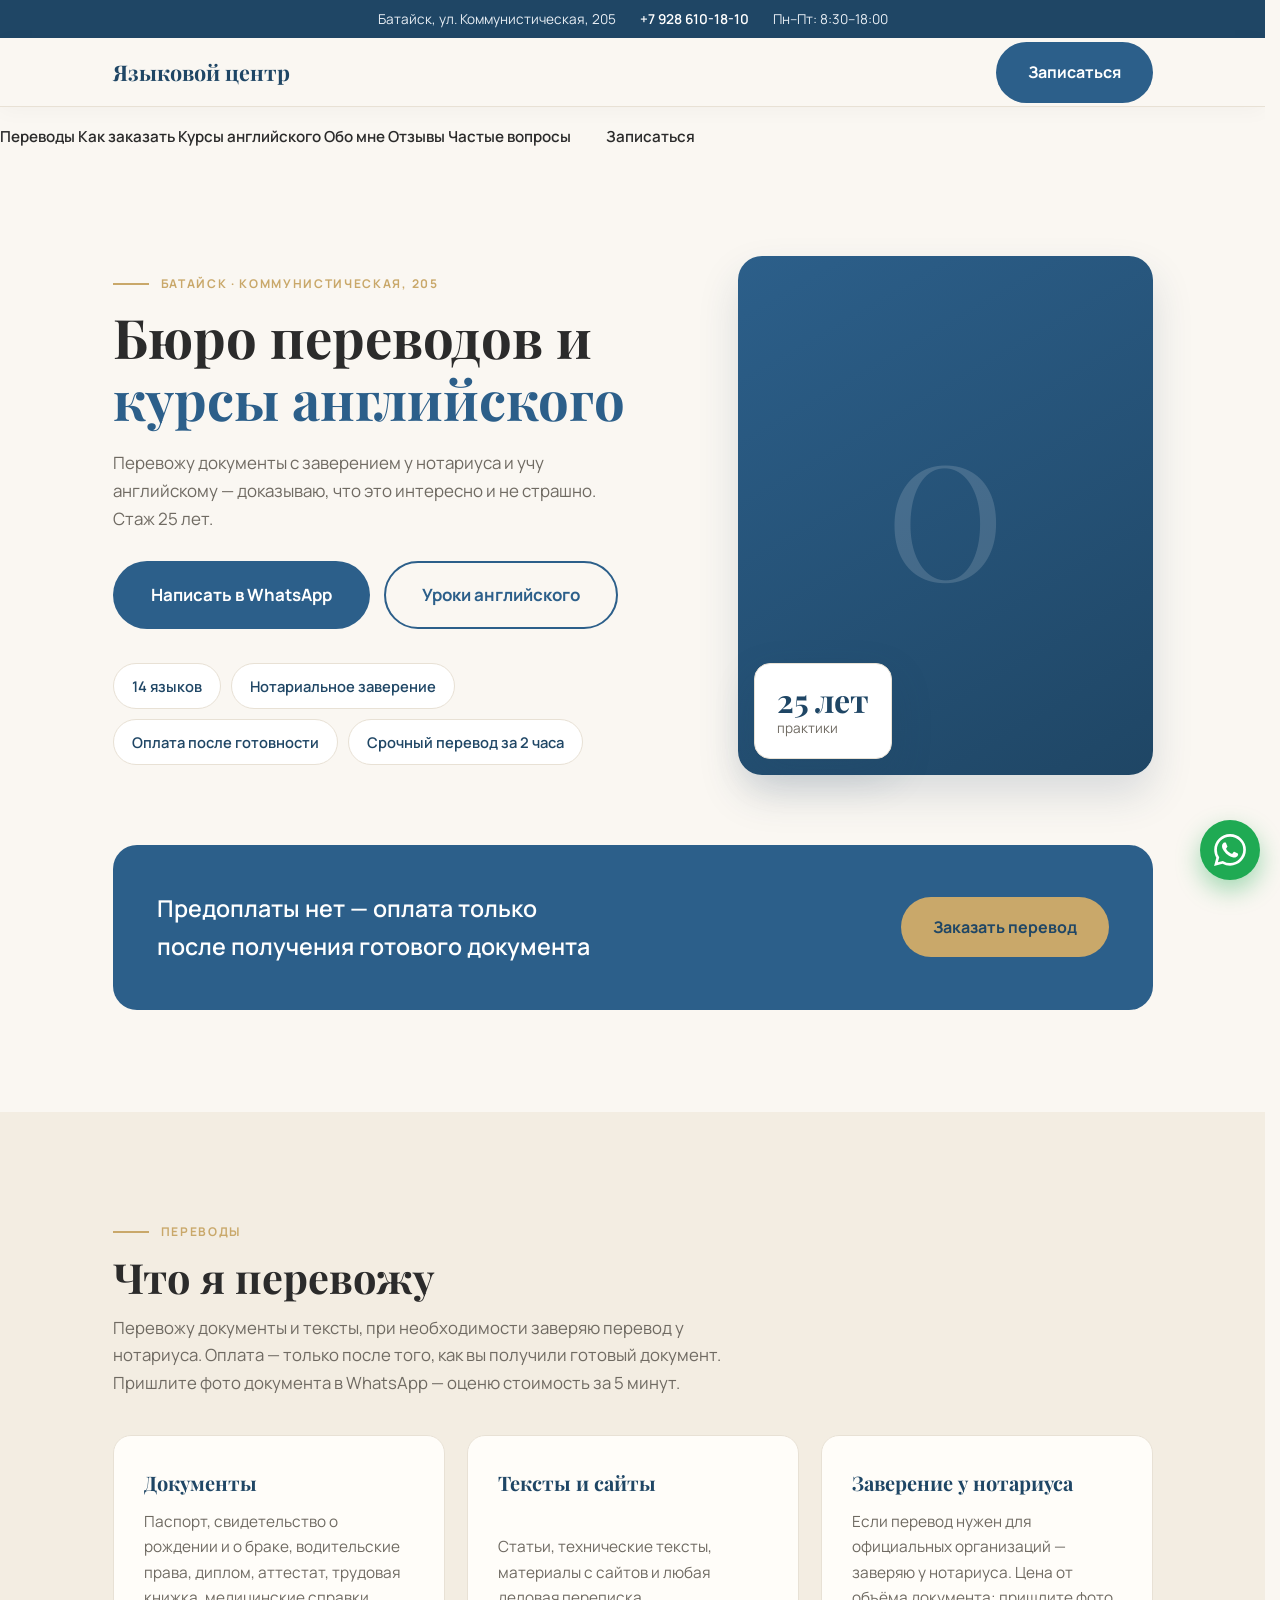
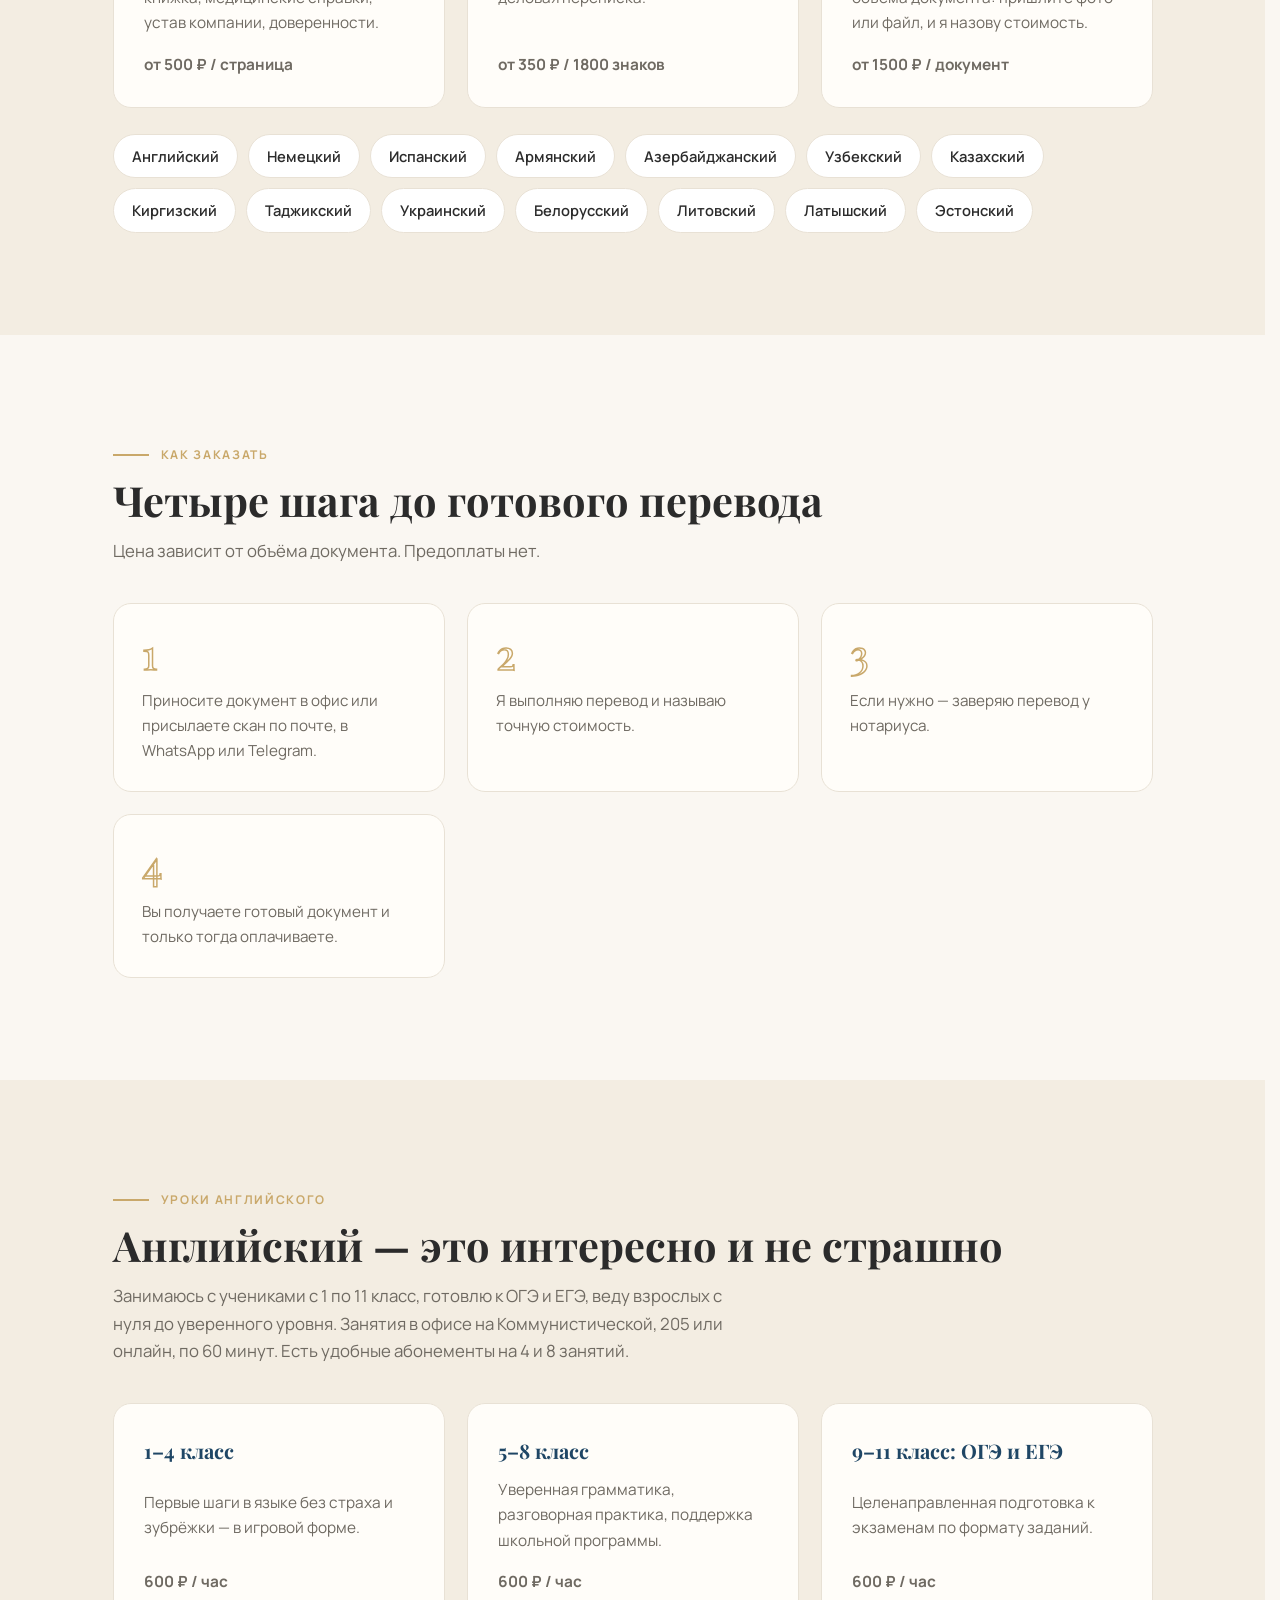
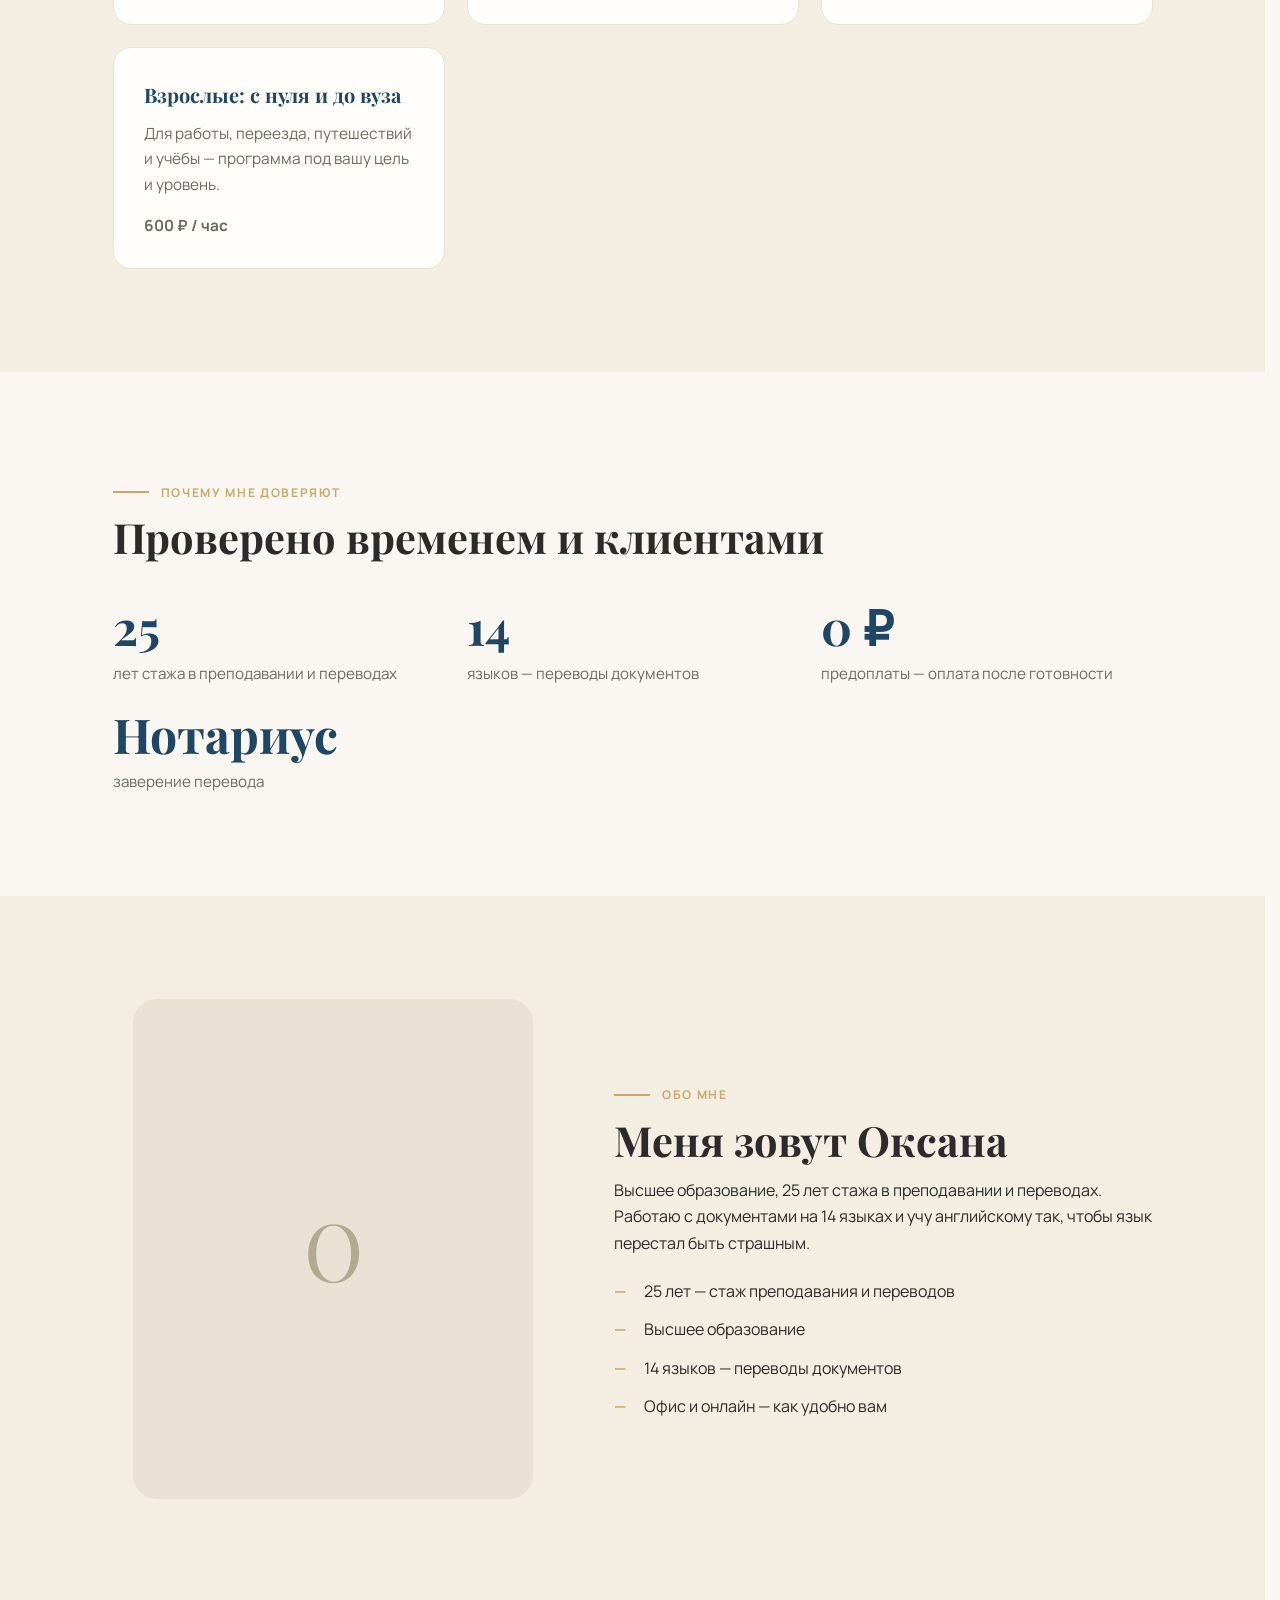
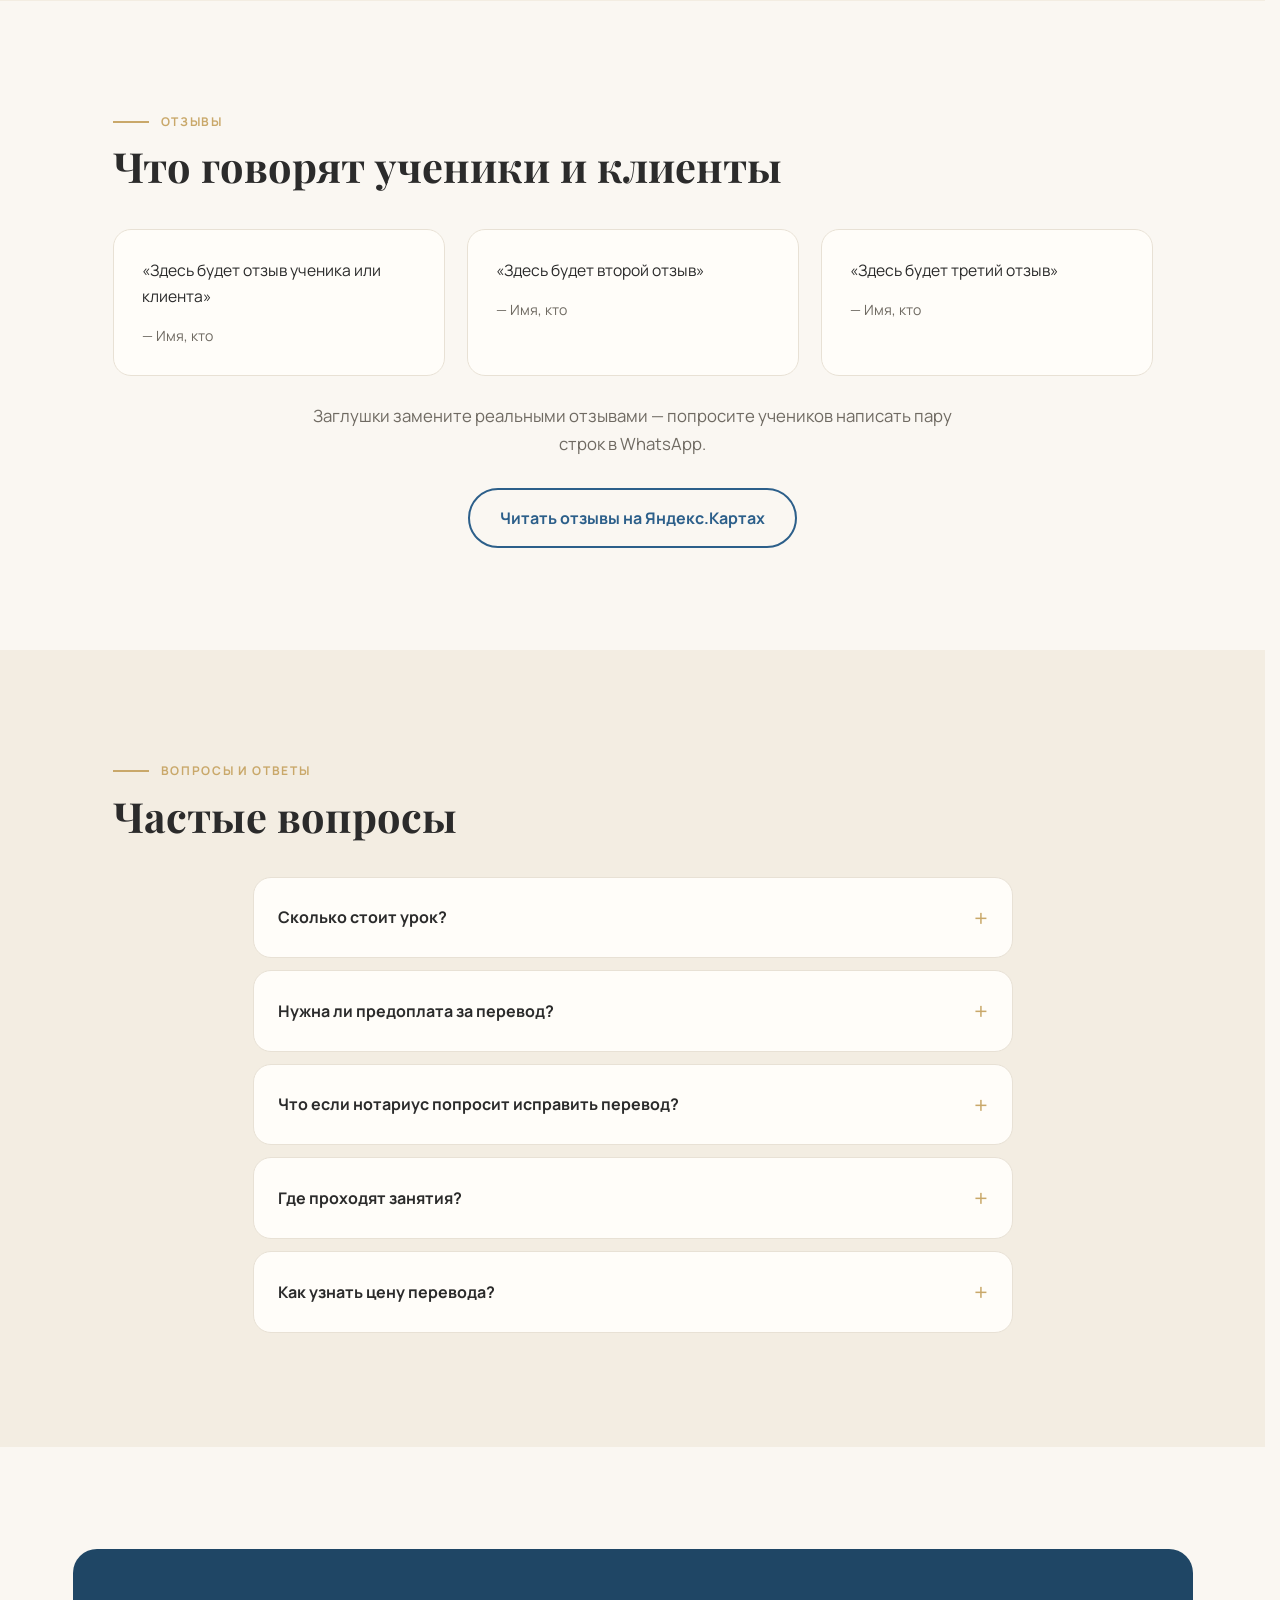
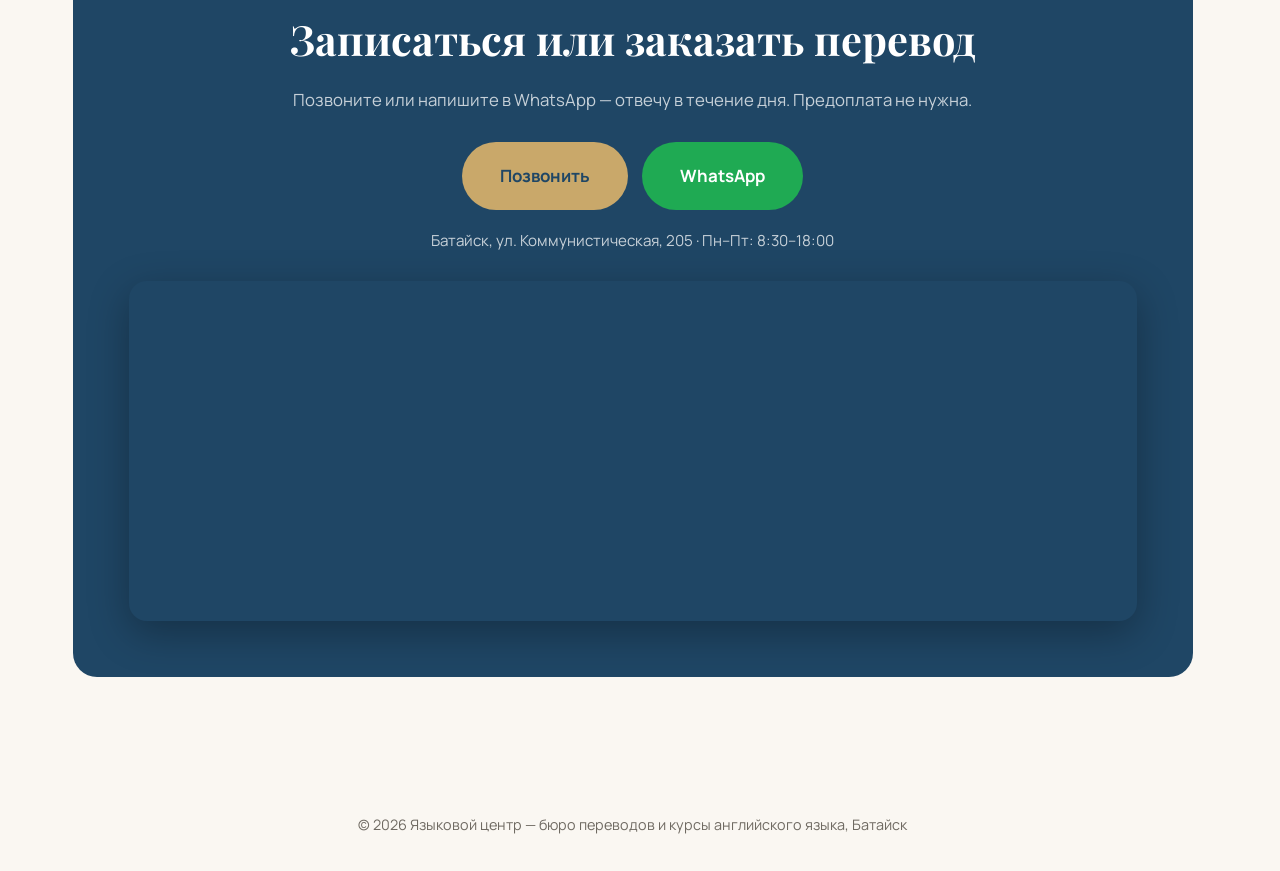
==== commit 6ae44b88: "Update index.html" ====
--- a/index.html
+++ b/index.html
@@ -2,644 +2,770 @@
 <html lang="ru">
 <head>
 <meta charset="UTF-8">
-<meta name="viewport" content="width=device-width, initial-scale=1.0">
-<title>Анкета для Оксаны</title>
+<meta name="viewport" content="width=device-width, initial-scale=1.0, viewport-fit=cover">
+<meta name="theme-color" content="#1f4665">
+<meta name="format-detection" content="telephone=no">
+<meta name="color-scheme" content="light">
+<title>Языковой центр — бюро переводов и курсы английского | Батайск</title>
+<meta name="description" content="Переводы документов с заверением у нотариуса и уроки английского в Батайске. Стаж 25 лет, 14 языков, оплата после готовности.">
+
+<!-- Open Graph для мессенджеров -->
+<meta property="og:title" content="Языковой центр в Батайске">
+<meta property="og:description" content="Переводы с нотариальным заверением и уроки английского. Оплата после готовности!">
+<meta property="og:type" content="website">
+<!-- Замените ссылку на свою картинку (1200x630) -->
+<meta property="og:image" content="https://images.unsplash.com/photo-1456513080510-7bf3a84b82f8?ixlib=rb-1.2.1&auto=format&fit=crop&w=1200&q=80">
+
+<!-- Favicon -->
+<link rel="icon" href="data:image/svg+xml,<svg xmlns=%22http://www.w3.org/2000/svg%22 viewBox=%220 0 100 100%22><rect width=%22100%22 height=%22100%22 rx=%2220%22 fill=%22%232c5f8a%22/><text x=%2250%22 y=%2265%22 font-family=%22serif%22 font-size=%2260%22 fill=%22white%22 text-anchor=%22middle%22>Я</text></svg>">
+
+<!-- Шрифты -->
 <link rel="preconnect" href="https://fonts.googleapis.com">
 <link rel="preconnect" href="https://fonts.gstatic.com" crossorigin>
-<link href="https://fonts.googleapis.com/css2?family=Inter:wght@400;500;600;700&display=swap" rel="stylesheet">
+<link href="https://fonts.googleapis.com/css2?family=Playfair+Display:wght@600;700&family=Manrope:wght@400;500;600;700&display=swap" rel="stylesheet">
+
+<!-- Микроразметка LocalBusiness для Яндекса -->
+<script type="application/ld+json">
+{
+  "@context": "https://schema.org",
+  "@type": "LocalBusiness",
+  "name": "Языковой центр — бюро переводов и курсы английского",
+  "image": "https://images.unsplash.com/photo-1456513080510-7bf3a84b82f8?ixlib=rb-1.2.1&auto=format&fit=crop&w=1200&q=80", 
+  "description": "Переводы документов с заверением у нотариуса и уроки английского в Батайске. Стаж 25 лет, 14 языков, оплата после готовности.",
+  "address": {
+    "@type": "PostalAddress",
+    "streetAddress": "ул. Коммунистическая, 205",
+    "addressLocality": "Батайск",
+    "addressRegion": "Ростовская область",
+    "postalCode": "346880",
+    "addressCountry": "RU"
+  },
+  "geo": {
+    "@type": "GeoCoordinates",
+    "latitude": 47.1295,
+    "longitude": 39.7545
+  },
+  "url": "https://ваш-сайт.ру",
+  "telephone": "+7-928-610-18-10",
+  "openingHoursSpecification": [
+    {
+      "@type": "OpeningHoursSpecification",
+      "dayOfWeek": ["Monday", "Tuesday", "Wednesday", "Thursday", "Friday"],
+      "opens": "08:30",
+      "closes": "18:00"
+    }
+  ],
+  "priceRange": "$$"
+}
+</script>
+
 <style>
+/* ================= СЛОИ (СОВРЕМЕННЫЙ КАСКАД) ================= */
+@layer base, layout, components, utilities;
+
+@layer base {
+  * { margin: 0; padding: 0; box-sizing: border-box; }
   :root {
-    --bg: #f8fafc;
-    --card: #ffffff;
-    --text: #0f172a;
-    --text-muted: #64748b;
-    --primary: #2563eb;
-    --primary-hover: #1d4ed8;
-    --border: #e2e8f0;
-    --err: #dc2626;
-    --ok: #059669;
-  }
-  * { margin: 0; padding: 0; box-sizing: border-box; }
+    --bg: #faf7f2; --panel: #fffdf9; --blue: #2c5f8a; --blue-dark: #1f4665;
+    --ink: #2b2b2b; --muted: #6f6a62; --gold: #c9a86a; --wa-green: #1faa53;
+    --line: #e8e1d5; --radius: 18px; --container: 1120px;
+    --ease: cubic-bezier(0.4, 0, 0.2, 1);
+  }
+  html {
+    scroll-behavior: smooth;
+    -webkit-text-size-adjust: 100%;
+    overflow-x: hidden;
+    scrollbar-gutter: stable;
+  }
   body {
-    font-family: 'Inter', -apple-system, sans-serif;
-    background-color: var(--bg);
-    color: var(--text);
-    line-height: 1.6;
-    font-size: 16px;
-  }
-  .wrap { max-width: 800px; margin: 0 auto; padding: 40px 20px 80px; }
-
-  .header { text-align: center; margin-bottom: 40px; }
-  .header h1 { font-size: 32px; font-weight: 700; letter-spacing: -0.5px; margin-bottom: 12px; }
-  .header p { color: var(--text-muted); font-size: 16px; max-width: 540px; margin: 0 auto; }
-
-  .progress-container {
-    margin-top: 24px; background: var(--card); padding: 16px 24px; border-radius: 12px;
-    box-shadow: 0 1px 3px rgba(0,0,0,0.05); display: flex; align-items: center; gap: 16px;
-    max-width: 500px; margin-left: auto; margin-right: auto;
-  }
-  .progress-bar { flex-grow: 1; height: 8px; background: var(--border); border-radius: 4px; overflow: hidden; }
-  .progress-fill { height: 100%; width: 0; background: var(--primary); transition: width 0.3s ease; }
-  .progress-text { font-size: 13px; font-weight: 600; color: var(--text-muted); white-space: nowrap; }
-
-  .card {
-    background: var(--card); border-radius: 16px; padding: 32px; margin-bottom: 24px;
-    box-shadow: 0 4px 6px -1px rgba(0,0,0,0.03); border: 1px solid var(--border);
-  }
-  .card-title { font-size: 20px; font-weight: 700; margin-bottom: 8px; display: flex; align-items: center; gap: 12px; }
-  .card-title span { background: var(--primary); color: white; width: 30px; height: 30px; display: inline-flex; align-items: center; justify-content: center; border-radius: 8px; font-size: 15px; }
-  .card-sub { color: var(--text-muted); font-size: 14px; margin-bottom: 24px; }
-
-  .q { margin-bottom: 24px; }
-  .q label { display: block; font-weight: 600; margin-bottom: 8px; font-size: 15px; }
-  .q .hint { display: block; font-size: 13px; color: var(--text-muted); margin-bottom: 8px; font-weight: normal; }
-  
-  input[type="text"], input[type="tel"], textarea {
-    width: 100%; padding: 14px 16px; border: 1px solid var(--border); border-radius: 8px;
-    font-family: inherit; font-size: 15px; background: #f8fafc; transition: all 0.2s;
-  }
-  input:focus, textarea:focus { outline: none; border-color: var(--primary); background: #fff; box-shadow: 0 0 0 3px rgba(37, 99, 235, 0.15); }
-  textarea { min-height: 90px; resize: vertical; line-height: 1.5; }
-  
-  .options-grid { display: flex; flex-wrap: wrap; gap: 10px; }
-  .options-grid label {
-    display: inline-flex; align-items: center; gap: 8px; padding: 10px 16px;
-    background: #f8fafc; border: 1px solid var(--border); border-radius: 8px;
-    font-size: 14px; font-weight: 500; cursor: pointer; transition: all 0.2s;
-  }
-  .options-grid label:hover { border-color: var(--primary); background: #fff; }
-  .options-grid label:has(input:checked) { border-color: var(--primary); background: #eff6ff; }
-  .options-grid input { width: 16px; height: 16px; accent-color: var(--primary); }
-
-  .field-wrap.error input, .field-wrap.error textarea { border-color: var(--err); background: #fef2f2; }
-  .err-text { display: none; color: var(--err); font-size: 13px; margin-top: 6px; font-weight: 500; }
-  .field-wrap.error .err-text { display: block; animation: shake 0.3s ease-in-out; }
-  @keyframes shake {
-    0%, 100% { transform: translateX(0); }
-    25% { transform: translateX(-4px); }
-    75% { transform: translateX(4px); }
-  }
-  .req { color: var(--err); }
-
-  /* Кнопка добавления пункта в свободное поле */
-  .btn-add-point {
-    display: inline-flex; align-items: center; gap: 6px; margin-bottom: 10px;
-    background: #eff6ff; color: var(--primary); border: 1px solid #bfdbfe; 
-    padding: 6px 12px; border-radius: 6px; font-size: 13px; font-weight: 600; cursor: pointer;
-    transition: all 0.2s; font-family: inherit;
-  }
-  .btn-add-point:hover { background: #dbeafe; border-color: var(--primary); }
-
-  .actions { text-align: center; margin-top: 40px; display: flex; flex-direction: column; gap: 16px; align-items: center; }
+    font-family: 'Manrope', system-ui, sans-serif;
+    color: var(--ink);
+    background: var(--bg);
+    line-height: 1.65;
+    overflow-x: hidden;
+    min-height: 100vh;
+    display: flex; flex-direction: column;
+    -webkit-font-smoothing: antialiased;
+    -moz-osx-font-smoothing: grayscale;
+    accent-color: var(--blue);
+  }
+  img { max-width: 100%; height: auto; display: block; }
+  a { color: inherit; }
+  section, main { scroll-margin-top: 96px; }
+
+  @media(prefers-reduced-motion: reduce) {
+    html { scroll-behavior: auto; }
+    *, *::before, *::after {
+      animation-duration: 0.01ms !important;
+      animation-iteration-count: 1 !important;
+      transition-duration: 0.01ms !important;
+    }
+  }
+}
+
+@layer layout {
+  .container {
+    width: 100%;
+    max-width: var(--container);
+    margin: 0 auto;
+    padding: 0 clamp(16px, 4vw, 40px);
+  }
+  .section { padding: clamp(50px, 8vw, 110px) 0; }
+  .section--soft { background: #f3ede2; }
+}
+
+@layer components {
+  /* ================= ТИПОГРАФИКА ================= */
+  .eyebrow {
+    display: inline-flex; align-items: center; gap: 12px;
+    text-transform: uppercase; letter-spacing: .14em;
+    font-size: clamp(0.7rem, 2vw, 0.75rem); font-weight: 700;
+    color: var(--gold);
+  }
+  .eyebrow::before { content: ""; width: 36px; height: 2px; background: var(--gold); flex-shrink: 0; }
+  .section-title {
+    font-family: 'Playfair Display', serif;
+    font-size: clamp(1.8rem, 5vw, 2.6rem);
+    line-height: 1.2; margin: 10px 0 12px;
+    text-wrap: balance;
+  }
+  .section-sub {
+    color: var(--muted);
+    max-width: 640px;
+    font-size: clamp(0.95rem, 2vw, 1.05rem);
+    text-wrap: pretty;
+  }
+
+  /* ================= КНОПКИ ================= */
   .btn {
     display: inline-flex; align-items: center; justify-content: center;
-    width: 100%; max-width: 400px; padding: 16px 24px; border-radius: 10px;
-    font-size: 16px; font-weight: 600; cursor: pointer; transition: all 0.2s; border: none;
-  }
-  .btn-primary { background: var(--primary); color: white; box-shadow: 0 4px 12px rgba(37,99,235,0.3); }
-  .btn-primary:hover { background: var(--primary-hover); transform: translateY(-1px); }
-  .btn-outline { background: transparent; color: var(--text); border: 1px solid var(--border); }
-  .btn-outline:hover { background: #fff; border-color: var(--text-muted); }
-
-  .msg { display: none; padding: 16px; border-radius: 10px; font-weight: 500; font-size: 15px; max-width: 500px; margin: 0 auto; text-align: center; }
-  .msg.ok { background: #ecfdf5; color: #065f46; border: 1px solid #34d399; display: block; }
-  .msg.bad { background: #fef2f2; color: #991b1b; border: 1px solid #f87171; display: block; }
-
-  .actions-quiet { display: flex; gap: 20px; justify-content: center; margin-top: 10px; flex-wrap: wrap; }
-  .btn-link { background: none; border: none; color: var(--text-muted); font-size: 14px; cursor: pointer; text-decoration: underline; text-underline-offset: 4px; font-family: inherit; }
-  .btn-link:hover { color: var(--primary); }
-
-  .footer-note { text-align: center; font-size: 13px; color: var(--text-muted); margin-top: 40px; }
-  .hp { position: absolute; left: -9999px; opacity: 0; }
+    gap: 10px; padding: 15px 30px; border-radius: 999px;
+    text-decoration: none; font-weight: 700;
+    font-size: clamp(0.95rem, 2vw, 1rem);
+    border: 2px solid transparent; cursor: pointer;
+    transition: transform .2s var(--ease), box-shadow .2s var(--ease);
+    text-align: center; min-height: 48px;
+    white-space: nowrap;
+  }
+  .btn:focus-visible { outline: 3px solid var(--gold); outline-offset: 3px; }
+  .btn--primary { background: var(--blue); color: #fff; }
+  .btn--ghost { border-color: var(--blue); color: var(--blue); background: transparent; }
+  .btn--gold { background: var(--gold); color: var(--blue-dark); }
+  .btn--wa { background: var(--wa-green); color: #fff; }
+  .btn--big { padding: 18px 36px; font-size: clamp(1rem, 2.5vw, 1.06rem); }
+
+  @media (hover: hover) {
+    .btn:hover { transform: translateY(-2px); }
+    .btn--primary:hover { box-shadow: 0 10px 24px rgba(44,95,138,.25); }
+    .btn--ghost:hover { background: rgba(44,95,138,.05); }
+    .btn--gold:hover { box-shadow: 0 10px 24px rgba(201,168,106,.25); }
+    .btn--wa:hover { box-shadow: 0 10px 24px rgba(31,170,83,.25); }
+  }
+
+  /* ================= ТОПБАР ================= */
+  .topbar { background: var(--blue-dark); color: #e8eef4; font-size: clamp(0.75rem, 2vw, 0.85rem); }
+  .topbar__inner {
+    display: flex; flex-wrap: wrap; justify-content: center;
+    gap: 6px 24px; padding: 8px 20px; text-align: center;
+  }
+  .topbar a { color: #fff; text-decoration: none; font-weight: 600; }
+
+  /* ================= ШАПКА ================= */
+  .header {
+    position: sticky; top: 0; z-index: 1001;
+    background: var(--bg);
+    border-bottom: 1px solid var(--line);
+    box-shadow: 0 4px 20px rgba(0,0,0,0.03);
+    transition: background .3s, border-color .3s, box-shadow .3s;
+  }
+  body.menu-open .header {
+    background: transparent;
+    border-color: transparent;
+    box-shadow: none;
+  }
+  .header__inner {
+    display: flex; align-items: center; justify-content: space-between;
+    gap: 16px; height: 68px;
+  }
+  .logo {
+    font-family: 'Playfair Display', serif;
+    font-size: clamp(1.2rem, 3vw, 1.35rem);
+    font-weight: 700; text-decoration: none; color: var(--blue-dark);
+    white-space: nowrap; transition: opacity .3s var(--ease);
+  }
+  .header__cta { display: inline-block; }
+
+  /* ================= БУРГЕР ================= */
+  .burger {
+    display: none; width: 44px; height: 44px; border: none;
+    background: transparent; cursor: pointer;
+    position: relative; z-index: 1002;
+    flex-shrink: 0; padding: 11px;
+  }
+  .burger span {
+    position: absolute; left: 11px; width: 22px; height: 2px;
+    background: var(--blue-dark);
+    border-radius: 2px;
+    transition: top .3s var(--ease), transform .3s var(--ease), opacity .3s var(--ease);
+  }
+  .burger span:nth-child(1) { top: 15px; }
+  .burger span:nth-child(2) { top: 21px; }
+  .burger span:nth-child(3) { top: 27px; }
+
+  .burger.open span:nth-child(1) { top: 21px; transform: rotate(45deg); }
+  .burger.open span:nth-child(2) { opacity: 0; }
+  .burger.open span:nth-child(3) { top: 21px; transform: rotate(-45deg); }
+
+  /* ================= МЕНЮ ================= */
+  .nav { display: flex; align-items: center; gap: clamp(15px, 2vw, 26px); }
+  .nav a {
+    text-decoration: none; font-weight: 600;
+    color: var(--ink); transition: color .2s;
+    font-size: 0.95rem;
+  }
+  .nav a:not(.btn) { padding: 8px 0; }
+  .nav__phone { display: none; }
+
+  @media (hover: hover) {
+    .nav a:not(.btn):hover { color: var(--blue); }
+  }
+
+  /* ================= МОБИЛЬНОЕ МЕНЮ ================= */
+  @media(max-width: 900px) {
+    .header__cta { display: none; }
+    .burger { display: block; }
+
+    body.menu-open .logo { opacity: 0; pointer-events: none; }
+
+    .nav {
+      position: fixed; top: 0; left: 0;
+      width: 100vw; height: 100vh; height: 100dvh;
+      background: var(--bg);
+      z-index: 1000;
+      display: flex; flex-direction: column;
+      align-items: center; justify-content: center;
+      padding: 80px 20px 40px;
+      opacity: 0; visibility: hidden;
+      transition: opacity .3s var(--ease), visibility .3s;
+      overflow-y: auto;
+      -webkit-overflow-scrolling: touch;
+      overscroll-behavior: contain;
+    }
+    .nav.open { opacity: 1; visibility: visible; }
+
+    .nav__inner {
+      display: flex; flex-direction: column; align-items: center;
+      width: 100%; max-width: 320px; gap: 12px;
+    }
+
+    .nav > .nav__inner > a:not(.btn):not(.nav__phone) {
+      font-family: 'Playfair Display', serif;
+      font-size: clamp(1.2rem, 5vw, 1.4rem);
+      font-weight: 600; color: var(--blue-dark);
+      text-decoration: none; padding: 8px 16px;
+      width: 100%; text-align: center; border-radius: 12px;
+      opacity: 0; transform: translateY(15px);
+      transition: opacity .4s var(--ease), transform .4s var(--ease), background .2s;
+    }
+    .nav > .nav__inner > a:not(.btn):not(.nav__phone):active {
+      background: rgba(44,95,138,0.05);
+    }
+    .nav.open > .nav__inner > a:not(.btn):not(.nav__phone) { opacity: 1; transform: translateY(0); }
+
+    .nav.open > .nav__inner > a:nth-child(1) { transition-delay: 0.05s; }
+    .nav.open > .nav__inner > a:nth-child(2) { transition-delay: 0.10s; }
+    .nav.open > .nav__inner > a:nth-child(3) { transition-delay: 0.15s; }
+    .nav.open > .nav__inner > a:nth-child(4) { transition-delay: 0.20s; }
+    .nav.open > .nav__inner > a:nth-child(5) { transition-delay: 0.25s; }
+    .nav.open > .nav__inner > a:nth-child(6) { transition-delay: 0.30s; }
+
+    .nav .btn {
+      font-family: 'Manrope', sans-serif;
+      font-size: 1rem; font-weight: 700;
+      width: 100%; max-width: 240px;
+      padding: 14px 20px; margin-top: 16px;
+      background: var(--gold); color: var(--blue-dark);
+      border: none; border-radius: 999px;
+      box-shadow: 0 6px 16px rgba(201,168,106,0.3);
+      opacity: 0; transform: translateY(15px);
+      transition: opacity .4s var(--ease) 0.35s, transform .4s var(--ease) 0.35s;
+      display: flex; justify-content: center;
+    }
+    .nav.open .btn { opacity: 1; transform: translateY(0); }
+
+    .nav__phone {
+      display: flex; align-items: center; gap: 8px;
+      margin-top: 24px; font-family: 'Manrope', sans-serif;
+      font-size: 1rem; font-weight: 700; color: var(--blue);
+      text-decoration: none;
+      opacity: 0; transform: translateY(15px);
+      transition: opacity .4s var(--ease) 0.4s, transform .4s var(--ease) 0.4s;
+    }
+    .nav.open .nav__phone { opacity: 1; transform: translateY(0); }
+  }
+
+  @media(max-width: 900px) and (max-height: 650px) {
+    .nav { justify-content: flex-start; }
+    .nav__inner { gap: 8px; }
+    .nav > .nav__inner > a:not(.btn):not(.nav__phone) { font-size: 1.1rem; padding: 6px; }
+    .nav .btn { margin-top: 10px; padding: 12px 20px; }
+    .nav__phone { margin-top: 16px; }
+  }
+  body.menu-open { overflow: hidden; }
+
+  /* ================= HERO ================= */
+  .hero { padding: clamp(40px, 7vw, 90px) 0 clamp(30px, 6vw, 70px); }
+  .hero__grid {
+    display: grid; grid-template-columns: 1fr;
+    gap: clamp(30px, 5vw, 64px); align-items: center;
+  }
+  @media(min-width: 860px) { .hero__grid { grid-template-columns: 1.15fr .85fr; } }
+  .hero h1 {
+    font-family: 'Playfair Display', serif;
+    font-size: clamp(2rem, 6vw, 3.4rem);
+    line-height: 1.15; margin: 12px 0 18px;
+    text-wrap: balance;
+  }
+  .hero h1 em { font-style: normal; color: var(--blue); }
+  .hero__sub { color: var(--muted); font-size: clamp(1rem, 2.5vw, 1.06rem); max-width: 520px; }
+  .hero__actions { display: flex; flex-wrap: wrap; gap: 14px; margin-top: 28px; }
+  .hero__visual { position: relative; max-width: 500px; margin: 0 auto; width: 100%; }
+  .hero__photo {
+    border-radius: 24px; overflow: hidden;
+    background: linear-gradient(150deg, var(--blue) 0%, var(--blue-dark) 100%);
+    aspect-ratio: 4/5; display: flex; align-items: center; justify-content: center;
+    box-shadow: 0 20px 40px rgba(31,70,101,.15);
+  }
+  @media(max-width: 860px) { .hero__photo { aspect-ratio: 16/10; } }
+  .hero__monogram { font-family: 'Playfair Display', serif; font-size: clamp(6rem, 15vw, 10rem); color: rgba(255,255,255,.15); user-select: none; }
+  .hero__badge {
+    position: absolute; left: 16px; bottom: 16px;
+    background: #fff; border-radius: 16px;
+    padding: clamp(12px, 2vw, 18px) clamp(16px, 3vw, 22px);
+    box-shadow: 0 16px 40px rgba(31,70,101,.18);
+    border: 1px solid var(--line);
+  }
+  .hero__badge .num { font-family: 'Playfair Display', serif; font-size: clamp(1.4rem, 4vw, 2rem); color: var(--blue-dark); font-weight: 700; line-height: 1.1; }
+  .hero__badge .cap { font-size: clamp(0.8rem, 2vw, 0.85rem); color: var(--muted); }
+  .chips { display: flex; flex-wrap: wrap; gap: 10px; margin-top: 34px; }
+  .chip { background: #fff; border: 1px solid var(--line); border-radius: 999px; padding: 10px 18px; font-weight: 600; font-size: clamp(0.85rem, 2vw, 0.92rem); color: var(--blue-dark); }
+
+  /* ================= БАННЕР ================= */
+  .banner {
+    background: var(--blue); color: #fff; border-radius: 24px;
+    padding: clamp(24px, 5vw, 44px);
+    display: flex; flex-wrap: wrap; align-items: center; justify-content: space-between; gap: 20px;
+  }
+  .banner p { font-size: clamp(1.1rem, 3vw, 1.45rem); font-weight: 600; max-width: 560px; text-wrap: balance; }
+  .banner .btn { flex-shrink: 0; }
+
+  /* ================= СЕТКИ ================= */
+  .cards, .reviews, .steps, .trust {
+    display: grid; gap: clamp(16px, 3vw, 22px); margin-top: 38px;
+    grid-template-columns: repeat(auto-fit, minmax(min(100%, 280px), 1fr));
+  }
+
+  /* ================= КАРТОЧКИ ================= */
+  .card {
+    background: var(--panel); border: 1px solid var(--line);
+    border-radius: var(--radius); padding: clamp(20px, 4vw, 30px);
+    transition: transform .2s var(--ease), box-shadow .2s var(--ease);
+    display: flex; flex-direction: column; justify-content: space-between;
+  }
+  @media (hover: hover) { .card:hover { transform: translateY(-4px); box-shadow: 0 14px 34px rgba(31,70,101,.1); } }
+  .card h3 { font-family: 'Playfair Display', serif; font-size: clamp(1.15rem, 3vw, 1.25rem); margin-bottom: 10px; color: var(--blue-dark); }
+  .card p { color: var(--muted); font-size: clamp(0.9rem, 2vw, 0.96rem); }
+  .card__price { margin-top: 16px; font-weight: 700; color: var(--blue); font-size: clamp(1rem, 2.5vw, 1.05rem); }
+
+  /* ================= ШАГИ ================= */
+  .step { background: var(--panel); border: 1px solid var(--line); border-radius: var(--radius); padding: clamp(20px, 4vw, 28px); }
+  .step__num { font-family: 'Playfair Display', serif; font-size: clamp(2.2rem, 6vw, 2.6rem); line-height: 1; color: transparent; -webkit-text-stroke: 1.5px var(--gold); margin-bottom: 14px; }
+  .step p { color: var(--muted); font-size: clamp(0.9rem, 2vw, 0.95rem); }
+
+  /* ================= ЯЗЫКИ ================= */
+  .langs { display: flex; flex-wrap: wrap; gap: 10px; margin-top: 26px; }
+  .lang { background: #fff; border: 1px solid var(--line); border-radius: 999px; padding: 9px 18px; font-size: clamp(0.85rem, 2vw, 0.92rem); font-weight: 600; color: var(--ink); transition: border-color .15s, color .15s; display: inline-flex; align-items: center; justify-content: center; white-space: nowrap; }
+  @media (hover: hover) { .lang:hover { border-color: var(--gold); color: var(--blue); } }
+
+  /* ================= ДОВЕРИЕ ================= */
+  .trust .num { font-family: 'Playfair Display', serif; font-size: clamp(2rem, 6vw, 3rem); font-weight: 700; color: var(--blue-dark); line-height: 1.1; display: block; word-break: keep-all; }
+  .trust .cap { color: var(--muted); margin-top: 8px; font-size: clamp(0.85rem, 2vw, 0.95rem); }
+
+  /* ================= ОБО МНЕ ================= */
+  .about { display: grid; grid-template-columns: 1fr; gap: clamp(28px, 5vw, 60px); align-items: center; }
+  @media(min-width: 860px) { .about { grid-template-columns: .9fr 1.1fr; } }
+  .about__photo { border-radius: 24px; overflow: hidden; background: #e9e2d4; aspect-ratio: 4/5; display: flex; align-items: center; justify-content: center; max-width: 400px; margin: 0 auto; width: 100%; }
+  @media(max-width: 860px) { .about__photo { aspect-ratio: 16/10; max-width: 100%; } }
+  .about__monogram { font-family: 'Playfair Display', serif; font-size: clamp(4rem, 10vw, 5rem); color: #b4a98f; }
+  .about__list { list-style: none; margin-top: 22px; display: grid; gap: 12px; }
+  .about__list li { padding-left: 30px; position: relative; font-size: clamp(0.95rem, 2vw, 1rem); }
+  .about__list li::before { content: "—"; color: var(--gold); position: absolute; left: 0; font-weight: 700; }
+
+  /* ================= ОТЗЫВЫ ================= */
+  .review { background: var(--panel); border: 1px solid var(--line); border-radius: var(--radius); padding: clamp(20px, 4vw, 28px); }
+  .review p { font-size: clamp(0.95rem, 2vw, 0.98rem); }
+  .review footer { margin-top: 14px; font-size: clamp(0.8rem, 2vw, 0.88rem); color: var(--muted); }
+  .reviews__more { text-align: center; margin-top: 30px; }
+
+  /* ================= FAQ ================= */
+  .faq { max-width: 760px; margin: 36px auto 0; }
+  .faq details { background: var(--panel); border: 1px solid var(--line); border-radius: var(--radius); margin-bottom: 12px; overflow: hidden; }
+  .faq summary { cursor: pointer; padding: clamp(16px, 4vw, 20px) clamp(16px, 4vw, 24px); font-weight: 700; list-style: none; display: flex; justify-content: space-between; align-items: center; gap: 16px; font-size: clamp(0.95rem, 2vw, 1rem); }
+  .faq summary::-webkit-details-marker { display: none; }
+  .faq summary::after { content: "+"; font-size: 1.5rem; color: var(--gold); font-weight: 400; transition: transform .2s var(--ease); }
+  .faq details[open] summary::after { transform: rotate(45deg); }
+  .faq details p { padding: 0 clamp(16px, 4vw, 24px) clamp(16px, 4vw, 22px); color: var(--muted); font-size: clamp(0.9rem, 2vw, 0.95rem); }
+
+  /* ================= КОНТАКТЫ ================= */
+  .contact { background: var(--blue-dark); color: #fff; border-radius: 24px; padding: clamp(24px, 5vw, 56px); text-align: center; }
+  .contact h2 { font-family: 'Playfair Display', serif; font-size: clamp(1.6rem, 5vw, 2.6rem); margin-bottom: 12px; text-wrap: balance; }
+  .contact__sub { color: rgba(255,255,255,.75); font-size: clamp(0.95rem, 2vw, 1.05rem); }
+  .contact__actions { display: flex; flex-wrap: wrap; justify-content: center; gap: 14px; margin: 28px 0 8px; }
+  .contact__meta { color: rgba(255,255,255,.75); margin-top: 18px; font-size: clamp(0.85rem, 2vw, 0.95rem); }
+  .map-wrap { margin-top: 28px; border-radius: var(--radius); overflow: hidden; box-shadow: 0 12px 40px rgba(0,0,0,.3); }
+  .map-wrap iframe { display: block; border: 0; width: 100%; height: clamp(250px, 40vw, 340px); }
+
+  /* ================= ПЛАВАЮЩАЯ КНОПКА WHATSAPP ================= */
+  .wa-float {
+    position: fixed; bottom: 20px; right: 20px; z-index: 998;
+    width: 60px; height: 60px; border-radius: 50%;
+    background: var(--wa-green); color: #fff;
+    display: flex; align-items: center; justify-content: center;
+    box-shadow: 0 10px 25px rgba(31,170,83,0.4);
+    transition: transform .2s var(--ease), box-shadow .2s var(--ease), opacity .2s;
+  }
+  .wa-float svg { width: 32px; height: 32px; fill: currentColor; }
+  @media (hover: hover) { .wa-float:hover { transform: scale(1.1); box-shadow: 0 15px 30px rgba(31,170,83,0.5); } }
+  @media(max-width: 768px) { .wa-float { bottom: 15px; right: 15px; width: 55px; height: 55px; } }
+  body.menu-open .wa-float { opacity: 0; pointer-events: none; }
+
+  /* ================= ПОДВАЛ ================= */
+  .footer { margin-top: auto; padding: clamp(24px, 5vw, 34px) 0; text-align: center; color: var(--muted); font-size: clamp(0.8rem, 2vw, 0.9rem); }
+
+  /* ================= АНИМАЦИИ ================= */
+  .reveal { opacity: 0; transform: translateY(24px); transition: opacity .6s var(--ease), transform .6s var(--ease); will-change: opacity, transform; }
+  .reveal.visible { opacity: 1; transform: none; }
+
+  @media(prefers-reduced-motion: reduce) {
+    .reveal { opacity: 1; transform: none; transition: none; }
+    .btn:hover, .card:hover { transform: none !important; }
+  }
+
+  /* ================= МАЛЕНЬКИЕ ЭКРАНЫ ================= */
+  @media(max-width: 400px) {
+    .hero__actions .btn { width: 100%; }
+    .contact__actions .btn { width: 100%; }
+    .topbar__inner { flex-direction: column; gap: 4px; padding: 10px; }
+  }
+}
+
+@layer utilities {
+  .visually-hidden {
+    position: absolute; width: 1px; height: 1px;
+    padding: 0; margin: -1px; overflow: hidden;
+    clip: rect(0, 0, 0, 0); white-space: nowrap; border: 0;
+  }
+}
 </style>
 </head>
 <body>
 
-<div class="wrap">
-  <div class="header">
-    <h1>Привет, Оксана!</h1>
-    <p>Заполни эту анкету, чтобы я сделал тебе красивый сайт. Где нужно — выбирай варианты.</p>
-    <div class="progress-container">
-      <div class="progress-bar"><div class="progress-fill" id="pfill"></div></div>
-      <div class="progress-text" id="plabel">Заполнено 0 из 8</div>
-    </div>
+<!-- Топбар -->
+<div class="topbar">
+  <div class="topbar__inner">
+    <span>Батайск, ул. Коммунистическая, 205</span>
+    <a href="tel:+79286101810">+7 928 610-18-10</a>
+    <span>Пн–Пт: 8:30–18:00</span>
   </div>
-
-  <form id="anketa" novalidate>
-    <input type="text" class="hp" id="honeypot" name="botcheck" tabindex="-1">
-
-    <!-- 1. Контакты и офис -->
-    <div class="card">
-      <div class="card-title"><span>1</span> Контакты и офис</div>
-      <div class="card-sub">Как с тобой связаться и где ты находишься.</div>
-      
-      <div class="q field-wrap">
-        <label for="f1">Как тебя подписать на сайте? <span class="req">*</span></label>
-        <input type="text" id="f1" placeholder="Например: Оксана — репетитор английского и переводчик">
-        <div class="err-text">Напиши, как тебя представить.</div>
-      </div>
-      
-      <div class="q field-wrap">
-        <label for="f2">Точный адрес офиса <span class="req">*</span></label>
-        <input type="text" id="f2" placeholder="Город, улица, дом">
-        <div class="err-text">Укажи адрес.</div>
-      </div>
-
-      <div class="q field-wrap">
-        <label for="f3">Твой номер телефона <span class="req">*</span></label>
-        <input type="tel" id="f3" placeholder="79991234567">
-        <div class="err-text">Введите номер без 8 (например: 79991234567).</div>
-      </div>
-
-      <div class="q">
-        <label for="f4">Номер WhatsApp (если отличается)</label>
-        <input type="tel" id="f4" placeholder="79991234567">
-      </div>
-
-      <div class="q">
-        <label for="f5">Твой график работы</label>
-        <input type="text" id="f5" placeholder="Например: Пн-Пт с 10:00 до 20:00">
-      </div>
-    </div>
-
-    <!-- 2. Обо мне и доверие -->
-    <div class="card">
-      <div class="card-title"><span>2</span> Обо мне и доверие</div>
-      <div class="card-sub">Текст для блока «Обо мне» и твоя фишка.</div>
-      
-      <div class="q">
-        <label for="f6">Какое у тебя образование?</label>
-        <input type="text" id="f6" placeholder="Вуз, специальность">
-      </div>
-
-      <div class="q">
-        <label for="f7">Сколько лет ты преподаёшь и сколько лет делаешь переводы?</label>
-        <input type="text" id="f7" placeholder="Например: преподаю 10 лет, переводы — 5 лет">
-      </div>
-
-      <div class="q">
-        <label for="f8">Почему ученики идут к тебе, а не в крупные школы?</label>
-        <span class="hint">Твоя фишка. Например: «учу понимать язык, а не зубрить», «объясняю сложное простыми словами».</span>
-        <textarea id="f8"></textarea>
-      </div>
-
-      <div class="q">
-        <label for="f9">Есть ли какая-то цифра, которой ты гордишься?</label>
-        <span class="hint">Например: «более 100 учеников», «10 лет опыта».</span>
-        <input type="text" id="f9" placeholder="Твоя цифра">
-      </div>
-    </div>
-
-    <!-- 3. Уроки -->
-    <div class="card">
-      <div class="card-title"><span>3</span> Уроки</div>
-      <div class="card-sub">Всё о том, как проходят занятия.</div>
-      
-      <div class="q">
-        <label for="f10">Какие языки преподаёшь и на каких уровнях?</label>
-        <input type="text" id="f10" placeholder="Например: английский (с нуля до Advanced)">
-      </div>
-
-      <div class="q">
-        <label>С какими классами работаешь?</label>
-        <div class="options-grid">
-          <label><input type="checkbox" name="students" value="Дошкольники"><span>Дошкольники</span></label>
-          <label><input type="checkbox" name="students" value="1-4 класс"><span>1-4 класс</span></label>
-          <label><input type="checkbox" name="students" value="5-8 класс"><span>5-8 класс</span></label>
-          <label><input type="checkbox" name="students" value="9-11 класс"><span>9-11 класс</span></label>
-          <label><input type="checkbox" name="students" value="Взрослые"><span>Взрослые</span></label>
+</div>
+
+<!-- Шапка -->
+<header class="header">
+  <div class="container header__inner">
+    <a href="#" class="logo">Языковой центр</a>
+    <button class="burger" id="burger" aria-label="Открыть меню" aria-expanded="false" aria-controls="nav">
+      <span></span><span></span><span></span>
+    </button>
+    <a href="#contact" class="btn btn--primary header__cta">Записаться</a>
+  </div>
+</header>
+
+<!-- Меню -->
+<nav class="nav" id="nav" aria-hidden="true">
+  <div class="nav__inner">
+    <a href="#translations">Переводы</a>
+    <a href="#order">Как заказать</a>
+    <a href="#lessons">Курсы английского</a>
+    <a href="#about">Обо мне</a>
+    <a href="#reviews">Отзывы</a>
+    <a href="#faq">Частые вопросы</a>
+    
+    <a href="#contact" class="btn">Записаться</a>
+    
+    <a href="tel:+79286101810" class="nav__phone">
+      <svg width="20" height="20" viewBox="0 0 24 24" fill="none" stroke="currentColor" stroke-width="2" stroke-linecap="round" stroke-linejoin="round" aria-hidden="true"><path d="M22 16.92v3a2 2 0 0 1-2.18 2 19.79 19.79 0 0 1-8.63-3.07 19.5 19.5 0 0 1-6-6 19.79 19.79 0 0 1-3.07-8.67A2 2 0 0 1 4.11 2h3a2 2 0 0 1 2 1.72 12.84 12.84 0 0 0 .7 2.81 2 2 0 0 1-.45 2.11L8.09 9.91a16 16 0 0 0 6 6l1.27-1.27a2 2 0 0 1 2.11-.45 12.84 12.84 0 0 0 2.81.7A2 2 0 0 1 22 16.92z"></path></svg>
+      +7 928 610-18-10
+    </a>
+  </div>
+</nav>
+
+<main id="top">
+
+  <!-- Hero -->
+  <section class="hero">
+    <div class="container hero__grid">
+      <div>
+        <span class="eyebrow">Батайск · Коммунистическая, 205</span>
+        <h1>Бюро переводов и <em>курсы английского</em></h1>
+        <p class="hero__sub">Перевожу документы с заверением у нотариуса и учу английскому — доказываю, что это интересно и не страшно. Стаж 25 лет.</p>
+        <div class="hero__actions">
+          <a href="https://wa.me/79286101810" target="_blank" rel="noopener" class="btn btn--primary btn--big">Написать в WhatsApp</a>
+          <a href="#lessons" class="btn btn--ghost btn--big">Уроки английского</a>
         </div>
-      </div>
-
-      <div class="q">
-        <label>Готовишь к ОГЭ/ЕГЭ?</label>
-        <div class="options-grid">
-          <label><input type="checkbox" name="exams" value="ОГЭ"><span>ОГЭ</span></label>
-          <label><input type="checkbox" name="exams" value="ЕГЭ"><span>ЕГЭ</span></label>
-          <label><input type="checkbox" name="exams" value="Не готовлю"><span>Не готовлю</span></label>
+        <div class="chips">
+          <span class="chip">14 языков</span>
+          <span class="chip">Нотариальное заверение</span>
+          <span class="chip">Оплата после готовности</span>
+          <span class="chip">Срочный перевод за 2 часа</span>
         </div>
       </div>
-
-      <div class="q">
-        <label>Занятия только в офисе или есть онлайн?</label>
-        <div class="options-grid">
-          <label><input type="radio" name="format" value="Только в офисе"><span>Только в офисе</span></label>
-          <label><input type="radio" name="format" value="В офисе и онлайн"><span>В офисе и онлайн</span></label>
+      <div class="hero__visual">
+        <div class="hero__photo">
+          <span class="hero__monogram">О</span>
         </div>
-      </div>
-
-      <div class="q">
-        <label for="f11">Сколько длится одно занятие?</label>
-        <input type="text" id="f11" placeholder="Например: 60 минут">
-      </div>
-    </div>
-
-    <!-- 4. Переводы -->
-    <div class="card">
-      <div class="card-title"><span>4</span> Переводы</div>
-      <div class="card-sub">Детали работы с документами и текстами.</div>
-      
-      <div class="q">
-        <label for="f12">С какими языками работаешь?</label>
-        <input type="text" id="f12" placeholder="Например: английский ↔ русский">
-      </div>
-
-      <div class="q">
-        <label>Какие именно документы переводишь? (Отметь всё, что делаешь)</label>
-        <div class="options-grid">
-          <label><input type="checkbox" name="trans_docs" value="Паспорт"><span>Паспорт</span></label>
-          <label><input type="checkbox" name="trans_docs" value="Свидетельство о рождении"><span>Свид. о рождении</span></label>
-          <label><input type="checkbox" name="trans_docs" value="Свидетельство о браке"><span>Свид. о браке</span></label>
-          <label><input type="checkbox" name="trans_docs" value="Водительские права"><span>Вод. права</span></label>
-          <label><input type="checkbox" name="trans_docs" value="Диплом"><span>Диплом</span></label>
-          <label><input type="checkbox" name="trans_docs" value="Аттестат"><span>Аттестат</span></label>
-          <label><input type="checkbox" name="trans_docs" value="Трудовая книжка"><span>Трудовая книжка</span></label>
-          <label><input type="checkbox" name="trans_docs" value="Медицинские справки"><span>Мед. справки</span></label>
-          <label><input type="checkbox" name="trans_docs" value="Договоры"><span>Договоры</span></label>
-          <label><input type="checkbox" name="trans_docs" value="Устав компании"><span>Устав</span></label>
-          <label><input type="checkbox" name="trans_docs" value="Доверенности"><span>Доверенности</span></label>
-          <label><input type="checkbox" name="trans_docs" value="Сайты/Статьи"><span>Сайты/Статьи</span></label>
-          <label><input type="checkbox" name="trans_docs" value="Технические тексты"><span>Технические тексты</span></label>
+        <div class="hero__badge">
+          <div class="num">25 лет</div>
+          <div class="cap">практики</div>
         </div>
       </div>
-
-      <div class="q">
-        <label>Делаешь ли нотариальные переводы?</label>
-        <div class="options-grid">
-          <label><input type="radio" name="notary" value="Да"><span>Да</span></label>
-          <label><input type="radio" name="notary" value="Нет"><span>Нет</span></label>
+    </div>
+  </section>
+
+  <!-- Баннер -->
+  <section class="section" style="padding-top:0">
+    <div class="container">
+      <div class="banner reveal">
+        <p>Предоплаты нет — оплата только после получения готового документа</p>
+        <a href="https://wa.me/79286101810" target="_blank" rel="noopener" class="btn btn--gold">Заказать перевод</a>
+      </div>
+    </div>
+  </section>
+
+  <!-- Переводы -->
+  <section class="section section--soft" id="translations">
+    <div class="container">
+      <span class="eyebrow">Переводы</span>
+      <h2 class="section-title">Что я перевожу</h2>
+      <p class="section-sub">Перевожу документы и тексты, при необходимости заверяю перевод у нотариуса. Оплата — только после того, как вы получили готовый документ. Пришлите фото документа в WhatsApp — оценю стоимость за 5 минут.</p>
+      <div class="cards">
+        <div class="card reveal">
+          <h3>Документы</h3>
+          <p>Паспорт, свидетельство о рождении и о браке, водительские права, диплом, аттестат, трудовая книжка, медицинские справки, устав компании, доверенности.</p>
+          <p class="card__price">от 500 ₽ / страница</p>
         </div>
-      </div>
-
-      <div class="q">
-        <label for="f13">Опиши по шагам, как происходит заказ перевода</label>
-        <span class="hint">От момента, когда клиент тебе написал, до получения готового документа.</span>
-        <textarea id="f13" placeholder="Например: клиент присылает фото -> я называю цену и срок -> клиент оплачивает -> я перевожу и отдаю файл"></textarea>
-      </div>
-
-      <div class="q">
-        <label for="f14">Что клиенту нужно прислать, чтобы ты назвала точную цену и срок?</label>
-        <input type="text" id="f14" placeholder="Например: четкое фото документа">
-      </div>
-    </div>
-
-    <!-- 5. Цены -->
-    <div class="card">
-      <div class="card-title"><span>5</span> Цены</div>
-      <div class="card-sub">Информация о стоимости.</div>
-      
-      <div class="q field-wrap">
-        <label for="f15">Сколько стоит одно занятие? <span class="req">*</span></label>
-        <input type="text" id="f15" placeholder="Укажи цену. Есть абонементы или скидки?">
-        <div class="err-text">Напиши цену или слово "По запросу".</div>
-      </div>
-
-      <div class="q field-wrap">
-        <label for="f16">Сколько стоит перевод? <span class="req">*</span></label>
-        <input type="text" id="f16" placeholder="От чего зависит цена (за страницу, за документ)?">
-        <div class="err-text">Напиши цену или слово "По запросу".</div>
-      </div>
-
-      <div class="q">
-        <label>Нужна ли предоплата за перевод?</label>
-        <div class="options-grid">
-          <label><input type="radio" name="prepayment" value="Да"><span>Да</span></label>
-          <label><input type="radio" name="prepayment" value="Нет"><span>Нет</span></label>
+        <div class="card reveal">
+          <h3>Тексты и сайты</h3>
+          <p>Статьи, технические тексты, материалы с сайтов и любая деловая переписка.</p>
+          <p class="card__price">от 350 ₽ / 1800 знаков</p>
         </div>
-      </div>
-    </div>
-
-    <!-- 6. Отзывы и FAQ -->
-    <div class="card">
-      <div class="card-title"><span>6</span> Отзывы и FAQ</div>
-      <div class="card-sub">То, что убеждает клиентов выбрать тебя.</div>
-      
-      <div class="q">
-        <label for="f17">Скинь 2-3 отзыва от учеников или клиентов</label>
-        <span class="hint">Скопируй текст с Яндекса или скинь скриншоты из WhatsApp.</span>
-        <textarea id="f17"></textarea>
-      </div>
-
-      <div class="q">
-        <label for="f18">Напиши 3-4 частых вопроса от клиентов и короткие ответы (для блока FAQ)</label>
-        <span class="hint">Например: «Как быстро делаете перевод? — Обычно 1 день».</span>
-        <textarea id="f18" style="min-height: 120px;"></textarea>
-      </div>
-    </div>
-
-    <!-- 7. Про сам сайт -->
-    <div class="card">
-      <div class="card-title"><span>7</span> Про сам сайт</div>
-      <div class="card-sub">Помоги мне сделать сайт удобным для тебя.</div>
-      
-      <div class="q field-wrap">
-        <label for="f19">Как назвать сайт? <span class="req">*</span></label>
-        <input type="text" id="f19" placeholder="Твоё имя, «Английский с Оксаной», или как?">
-        <div class="err-text">Придумай название.</div>
-      </div>
-
-      <div class="q">
-        <label>Что должно быть на первом экране?</label>
-        <div class="options-grid">
-          <label><input type="radio" name="first_screen" value="Уроки"><span>Уроки</span></label>
-          <label><input type="radio" name="first_screen" value="Переводы"><span>Переводы</span></label>
-          <label><input type="radio" name="first_screen" value="И то, и другое"><span>И то, и другое</span></label>
+        <div class="card reveal">
+          <h3>Заверение у нотариуса</h3>
+          <p>Если перевод нужен для официальных организаций — заверяю у нотариуса. Цена от объёма документа: пришлите фото или файл, и я назову стоимость.</p>
+          <p class="card__price">от 1500 ₽ / документ</p>
         </div>
       </div>
-
-      <div class="q">
-        <label>Какие цвета тебе нравятся?</label>
-        <div class="options-grid">
-          <label><input type="radio" name="colors" value="Спокойные (бежевый, синий, серый)"><span>Спокойные</span></label>
-          <label><input type="radio" name="colors" value="Яркие и современные"><span>Поярче</span></label>
-        </div>
-      </div>
-
-      <div class="q">
-        <label for="f20">Скинь 2-3 ссылки на сайты, которые тебе нравятся визуально</label>
-        <textarea id="f20" placeholder="https://site1.ru&#10;https://site2.ru"></textarea>
-      </div>
-
-      <div class="q">
-        <label>Есть ли нормальные фото для сайта?</label>
-        <div class="options-grid">
-          <label><input type="checkbox" name="photos_ready" value="Портрет"><span>Портрет</span></label>
-          <label><input type="checkbox" name="photos_ready" value="Фото офиса"><span>Фото офиса</span></label>
-          <label><input type="checkbox" name="photos_ready" value="Нет, надо снять"><span>Нет, надо снять</span></label>
-        </div>
-      </div>
-    </div>
-
-    <!-- 8. Свободное поле (ЧЕТКО ВНИЗУ) -->
-    <div class="card" style="border: 2px solid var(--primary); background: #eff6ff;">
-      <div class="card-title"><span>8</span> Свободное поле</div>
-      <div class="card-sub">Тут можешь написать всё, что я забыл спросить, или что считаешь важным.</div>
-      
-      <div class="q">
-        <label for="f21">Твои дополнения</label>
-        <div class="hint" style="margin-bottom: 12px;">Жми кнопку ниже, чтобы добавить новый пункт. Он автоматически пронумеруется.</div>
-        <button type="button" class="btn-add-point" onclick="addPoint()">➕ Добавить пункт</button>
-        <textarea id="f21" style="min-height: 150px; background: #fff;" placeholder="Здесь появятся твои пункты..."></textarea>
-      </div>
-    </div>
-
-  </form>
-
-  <div class="actions">
-    <div id="msg" class="msg" role="status"></div>
-    <button type="button" class="btn btn-primary" id="btn-email" onclick="sendEmail()">Отправить анкету</button>
-    <button type="button" class="btn btn-outline" onclick="saveAndClose()">Сохранить и закрыть</button>
-    <div class="actions-quiet">
-      <button type="button" class="btn-link" onclick="copyAnswers()">Скопировать текст</button>
-      <button type="button" class="btn-link" onclick="downloadFile()">Скачать файл</button>
-      <button type="button" class="btn-link" onclick="clearDraft()">Очистить</button>
-    </div>
+      <div class="langs reveal">
+        <span class="lang">Английский</span><span class="lang">Немецкий</span><span class="lang">Испанский</span><span class="lang">Армянский</span><span class="lang">Азербайджанский</span><span class="lang">Узбекский</span><span class="lang">Казахский</span><span class="lang">Киргизский</span><span class="lang">Таджикский</span><span class="lang">Украинский</span><span class="lang">Белорусский</span><span class="lang">Литовский</span><span class="lang">Латышский</span><span class="lang">Эстонский</span>
+      </div>
+    </div>
+  </section>
+
+  <!-- Как заказать -->
+  <section class="section" id="order">
+    <div class="container">
+      <span class="eyebrow">Как заказать</span>
+      <h2 class="section-title">Четыре шага до готового перевода</h2>
+      <p class="section-sub">Цена зависит от объёма документа. Предоплаты нет.</p>
+      <div class="steps">
+        <div class="step reveal"><div class="step__num">1</div><p>Приносите документ в офис или присылаете скан по почте, в WhatsApp или Telegram.</p></div>
+        <div class="step reveal"><div class="step__num">2</div><p>Я выполняю перевод и называю точную стоимость.</p></div>
+        <div class="step reveal"><div class="step__num">3</div><p>Если нужно — заверяю перевод у нотариуса.</p></div>
+        <div class="step reveal"><div class="step__num">4</div><p>Вы получаете готовый документ и только тогда оплачиваете.</p></div>
+      </div>
+    </div>
+  </section>
+
+  <!-- Уроки -->
+  <section class="section section--soft" id="lessons">
+    <div class="container">
+      <span class="eyebrow">Уроки английского</span>
+      <h2 class="section-title">Английский — это интересно и не страшно</h2>
+      <p class="section-sub">Занимаюсь с учениками с 1 по 11 класс, готовлю к ОГЭ и ЕГЭ, веду взрослых с нуля до уверенного уровня. Занятия в офисе на Коммунистической, 205 или онлайн, по 60 минут. Есть удобные абонементы на 4 и 8 занятий.</p>
+      <div class="cards">
+        <div class="card reveal"><h3>1–4 класс</h3><p>Первые шаги в языке без страха и зубрёжки — в игровой форме.</p><p class="card__price">600 ₽ / час</p></div>
+        <div class="card reveal"><h3>5–8 класс</h3><p>Уверенная грамматика, разговорная практика, поддержка школьной программы.</p><p class="card__price">600 ₽ / час</p></div>
+        <div class="card reveal"><h3>9–11 класс: ОГЭ и ЕГЭ</h3><p>Целенаправленная подготовка к экзаменам по формату заданий.</p><p class="card__price">600 ₽ / час</p></div>
+        <div class="card reveal"><h3>Взрослые: с нуля и до вуза</h3><p>Для работы, переезда, путешествий и учёбы — программа под вашу цель и уровень.</p><p class="card__price">600 ₽ / час</p></div>
+      </div>
+    </div>
+  </section>
+
+  <!-- Доверие -->
+  <section class="section" id="trust">
+    <div class="container">
+      <span class="eyebrow">Почему мне доверяют</span>
+      <h2 class="section-title">Проверено временем и клиентами</h2>
+      <div class="trust">
+        <div class="reveal"><div class="num">25</div><div class="cap">лет стажа в преподавании и переводах</div></div>
+        <div class="reveal"><div class="num">14</div><div class="cap">языков — переводы документов</div></div>
+        <div class="reveal"><div class="num">0&nbsp;₽</div><div class="cap">предоплаты — оплата после готовности</div></div>
+        <div class="reveal"><div class="num">Нотариус</div><div class="cap">заверение перевода</div></div>
+      </div>
+    </div>
+  </section>
+
+  <!-- Обо мне -->
+  <section class="section section--soft" id="about">
+    <div class="container about">
+      <div class="about__photo reveal">
+        <span class="about__monogram">О</span>
+      </div>
+      <div class="reveal">
+        <span class="eyebrow">Обо мне</span>
+        <h2 class="section-title">Меня зовут Оксана</h2>
+        <p>Высшее образование, 25 лет стажа в преподавании и переводах. Работаю с документами на 14 языках и учу английскому так, чтобы язык перестал быть страшным.</p>
+        <ul class="about__list">
+          <li>25 лет — стаж преподавания и переводов</li>
+          <li>Высшее образование</li>
+          <li>14 языков — переводы документов</li>
+          <li>Офис и онлайн — как удобно вам</li>
+        </ul>
+      </div>
+    </div>
+  </section>
+
+  <!-- Отзывы -->
+  <section class="section" id="reviews">
+    <div class="container">
+      <span class="eyebrow">Отзывы</span>
+      <h2 class="section-title">Что говорят ученики и клиенты</h2>
+      <div class="reviews">
+        <blockquote class="review reveal"><p>«Здесь будет отзыв ученика или клиента»</p><footer>— Имя, кто</footer></blockquote>
+        <blockquote class="review reveal"><p>«Здесь будет второй отзыв»</p><footer>— Имя, кто</footer></blockquote>
+        <blockquote class="review reveal"><p>«Здесь будет третий отзыв»</p><footer>— Имя, кто</footer></blockquote>
+      </div>
+      <p class="section-sub" style="margin:26px auto 0;text-align:center">Заглушки замените реальными отзывами — попросите учеников написать пару строк в WhatsApp.</p>
+      <div class="reviews__more">
+        <a href="https://yandex.ru/maps/org/yazykovoy_tsentr/8171037238/" class="btn btn--ghost" target="_blank" rel="noopener">Читать отзывы на Яндекс.Картах</a>
+      </div>
+    </div>
+  </section>
+
+  <!-- FAQ -->
+  <section class="section section--soft" id="faq">
+    <div class="container">
+      <span class="eyebrow">Вопросы и ответы</span>
+      <h2 class="section-title">Частые вопросы</h2>
+      <div class="faq">
+        <details><summary>Сколько стоит урок?</summary><p>600 ₽ за час занятия — и для школьников, и для взрослых. Занятие длится 60 минут.</p></details>
+        <details><summary>Нужна ли предоплата за перевод?</summary><p>Нет. Оплата производится только после получения готового документа.</p></details>
+        <details><summary>Что если нотариус попросит исправить перевод?</summary><p>Гарантируем точность. Если нотариус попросит исправить оформление — доработаем документ бесплатно и оперативно.</p></details>
+        <details><summary>Где проходят занятия?</summary><p>В офисе на ул. Коммунистической, 205 в Батайске или онлайн — как удобно вам.</p></details>
+        <details><summary>Как узнать цену перевода?</summary><p>Пришлите фото или файл документа в WhatsApp — я за 5 минут назову точную стоимость и сроки. Цена зависит от объёма.</p></details>
+      </div>
+    </div>
+  </section>
+
+  <!-- Контакты -->
+  <section class="section" id="contact">
+    <div class="container contact">
+      <h2>Записаться или заказать перевод</h2>
+      <p class="contact__sub">Позвоните или напишите в WhatsApp — отвечу в течение дня. Предоплата не нужна.</p>
+      <div class="contact__actions">
+        <a href="tel:+79286101810" class="btn btn--gold btn--big">Позвонить</a>
+        <a href="https://wa.me/79286101810" class="btn btn--wa btn--big" target="_blank" rel="noopener">WhatsApp</a>
+      </div>
+      <p class="contact__meta">Батайск, ул. Коммунистическая, 205 · Пн–Пт: 8:30–18:00</p>
+      <div class="map-wrap">
+        <iframe src="https://yandex.ru/map-widget/v1/?text=%D0%AF%D0%B7%D1%8B%D0%BA%D0%BE%D0%B2%D0%BE%D0%B9%20%D1%86%D0%B5%D0%BD%D1%82%D1%80%2C%20%D0%91%D0%B0%D1%82%D0%B0%D0%B9%D1%81%D0%BA%2C%20%D0%9A%D0%BE%D0%BC%D0%BC%D1%83%D0%BD%D0%B8%D1%81%D1%82%D0%B8%D1%87%D0%B5%D1%81%D0%BA%D0%B0%D1%8F%20%D1%83%D0%BB%D0%B8%D1%86%D0%B0%2C%20205&z=16" loading="lazy" allowfullscreen title="Карта: Языковой центр, Батайск, Коммунистическая, 205"></iframe>
+      </div>
+    </div>
+  </section>
+
+</main>
+
+<footer class="footer">
+  <div class="container">
+    © <span id="year">2026</span> Языковой центр — бюро переводов и курсы английского языка, Батайск
   </div>
-
-  <div class="footer-note">Черновик сохраняется в этом браузере. При отправке данные уходят на почту разработчика.</div>
-</div>
-
-<script>
-(function () {
-  "use strict";
-  var FIELDS = ["f1","f2","f3","f4","f5","f6","f7","f8","f9","f10","f11","f12","f13","f14","f15","f16","f17","f18","f19","f20","f21"];
-  var KEY = "anketa_oksana_perfect";
-  var WEB3FORMS_KEY = "9a9d2fd8-ef21-4b92-ad0c-f9fb04b3ac77";
-
-  function $(id) { return document.getElementById(id); }
-
-  /* ---------- Добавление пункта в свободное поле ---------- */
-  function addPoint() {
-    var ta = $("f21");
-    var val = ta.value;
-    var lines = val.split("\n").filter(function(line) { return line.trim() !== ""; });
-    var nextNum = lines.length + 1;
-    
-    if (val.length > 0 && !val.endsWith("\n")) {
-      ta.value += "\n" + nextNum + ") ";
-    } else {
-      ta.value += nextNum + ") ";
-    }
-    
-    ta.focus();
-    // Прокручиваем вниз, чтобы увидеть новый пункт
-    ta.scrollTop = ta.scrollHeight;
-    saveDraft();
-  }
-
-  /* ---------- Валидация телефона ---------- */
-  function normalizePhone(v) {
-    var d = v.replace(/\D/g, "");
-    if (d.length === 11 && d.charAt(0) === "8") d = "7" + d.slice(1);
-    if (d.length === 10 && d.charAt(0) === "9") d = "7" + d;
-    return d;
-  }
-  function isPhoneOk(v) {
-    var d = normalizePhone(v);
-    return d.length === 11 && d.charAt(0) === "7";
-  }
-
-  /* ---------- Автосохранение ---------- */
-  function saveDraft() {
-    var data = {}, i, inputs;
-    for (i = 0; i < FIELDS.length; i++) if ($(FIELDS[i])) data[FIELDS[i]] = $(FIELDS[i]).value;
-    data._checks = [];
-    inputs = document.querySelectorAll("input[type=radio]:checked, input[type=checkbox]:checked");
-    for (i = 0; i < inputs.length; i++) data._checks.push(inputs[i].name + "|" + inputs[i].value);
-    try { localStorage.setItem(KEY, JSON.stringify(data)); } catch (e) {}
-    updateProgress();
-  }
-
-  function loadDraft() {
-    var data, i, inputs, set = {};
-    try { data = JSON.parse(localStorage.getItem(KEY)); } catch (e) { return; }
-    if (!data) return;
-    for (i = 0; i < FIELDS.length; i++) {
-      if (data[FIELDS[i]] != null && $(FIELDS[i])) $(FIELDS[i]).value = data[FIELDS[i]];
-    }
-    if (data._checks) {
-      for (i = 0; i < data._checks.length; i++) set[data._checks[i]] = 1;
-    }
-    inputs = document.querySelectorAll("input[type=radio], input[type=checkbox]");
-    for (i = 0; i < inputs.length; i++) inputs[i].checked = !!set[inputs[i].name + "|" + inputs[i].value];
-  }
-
-  function clearDraft() {
-    if (!confirm("Очистить всю анкету?")) return;
-    try { localStorage.removeItem(KEY); } catch (e) {}
-    location.reload();
-  }
-
-  function saveAndClose() {
-    saveDraft();
-    show("Сохранено! Можешь закрыть страницу.", true);
-  }
-
-  /* ---------- Прогресс ---------- */
-  function updateProgress() {
-    var filled = 0;
-    function has(id) { return $(id) && $(id).value.trim().length > 0; }
-    if (has("f1") && has("f2") && has("f3")) filled++;
-    if (has("f6") || has("f8")) filled++;
-    if (document.querySelector("input[name=format]:checked") || has("f10")) filled++;
-    if (document.querySelector("input[name=trans_docs]:checked") || has("f12")) filled++;
-    if (has("f15") || has("f16")) filled++;
-    if (has("f17") || has("f18")) filled++;
-    if (has("f19") || document.querySelector("input[name=first_screen]:checked")) filled++;
-    if (has("f21")) filled++;
-    
-    var pct = Math.round(filled / 8 * 100);
-    $("pfill").style.width = pct + "%";
-    $("plabel").textContent = "Заполнено " + filled + " из 8";
-  }
-
-  /* ---------- Ошибки ---------- */
-  function markError(id, bad) {
-    var el = $(id);
-    if (!el) return;
-    var w = el.parentNode;
-    if (w.className.indexOf("field-wrap") !== -1) {
-      if (bad) w.classList.add("error");
-      else w.classList.remove("error");
-    }
-  }
-
-  function validateForm() {
-    var firstBad = null;
-    
-    // Текстовые поля (не пустые)
-    ["f1","f2","f15","f16","f19"].forEach(function(id) {
-      var v = $(id).value.trim();
-      markError(id, !v);
-      if (!v && !firstBad) firstBad = id;
+</footer>
+
+<!-- Плавающая кнопка WhatsApp -->
+<a href="https://wa.me/79286101810" class="wa-float" target="_blank" rel="noopener" aria-label="Написать в WhatsApp">
+  <svg viewBox="0 0 24 24" aria-hidden="true"><path d="M17.472 14.382c-.297-.149-1.758-.867-2.03-.967-.273-.099-.471-.148-.67.15-.197.297-.767.966-.94 1.164-.173.199-.347.223-.644.075-.297-.15-1.255-.463-2.39-1.475-.883-.788-1.48-1.761-1.653-2.059-.173-.297-.018-.458.13-.606.134-.133.298-.347.446-.52.149-.174.198-.298.298-.497.099-.198.05-.371-.025-.52-.075-.149-.669-1.612-.916-2.207-.242-.579-.487-.5-.669-.51-.173-.008-.371-.01-.57-.01-.198 0-.52.074-.792.372-.272.297-1.04 1.016-1.04 2.479 0 1.462 1.065 2.875 1.213 3.074.149.198 2.096 3.2 5.077 4.487.709.306 1.262.489 1.694.625.712.227 1.36.195 1.871.118.571-.085 1.758-.719 2.006-1.413.248-.694.248-1.289.173-1.413-.074-.124-.272-.198-.57-.347m-5.421 7.403h-.004a9.87 9.87 0 01-5.031-1.378l-.361-.214-3.741.982.998-3.648-.235-.374a9.86 9.86 0 01-1.51-5.26c.001-5.45 4.436-9.884 9.888-9.884 2.64 0 5.122 1.03 6.988 2.898a9.825 9.825 0 012.893 6.994c-.003 5.45-4.437 9.884-9.885 9.884m8.413-18.297A11.815 11.815 0 0012.05 0C5.495 0 .16 5.335.157 11.892c0 2.096.547 4.142 1.588 5.945L.057 24l6.305-1.654a11.882 11.882 0 005.683 1.448h.005c6.554 0 11.89-5.335 11.893-11.893a11.821 11.821 0 00-3.48-8.413z"/></svg>
+</a>
+
+<script type="module">
+const burger = document.getElementById('burger');
+const nav = document.getElementById('nav');
+const body = document.body;
+const yearEl = document.getElementById('year');
+const prefersReducedMotion = window.matchMedia('(prefers-reduced-motion: reduce)').matches;
+
+if (yearEl) yearEl.textContent = new Date().getFullYear();
+
+const setMenu = (open) => {
+  nav.classList.toggle('open', open);
+  burger.classList.toggle('open', open);
+  burger.setAttribute('aria-expanded', String(open));
+  nav.setAttribute('aria-hidden', String(!open));
+  body.classList.toggle('menu-open', open);
+};
+
+burger?.addEventListener('click', () => setMenu(!nav.classList.contains('open')));
+
+nav?.querySelectorAll('a').forEach((a) => {
+  a.addEventListener('click', () => setMenu(false));
+});
+
+document.addEventListener('keydown', (e) => {
+  if (e.key === 'Escape' && nav?.classList.contains('open')) setMenu(false);
+});
+
+document.querySelectorAll('a[href^="#"]').forEach((a) => {
+  a.addEventListener('click', (e) => {
+    const id = a.getAttribute('href');
+    if (!id || id.length <= 1) return;
+    const target = document.querySelector(id);
+    if (!target) return;
+    e.preventDefault();
+    const offset = target.getBoundingClientRect().top + window.scrollY - 80;
+    window.scrollTo({
+      top: offset,
+      behavior: prefersReducedMotion ? 'auto' : 'smooth'
     });
-
-    // Телефон (проверка формата)
-    var phoneVal = $("f3").value.trim();
-    var phoneBad = !phoneVal || !isPhoneOk(phoneVal);
-    markError("f3", phoneBad);
-    if (phoneBad && !firstBad) firstBad = "f3";
-
-    if (firstBad) {
-      var el = $(firstBad);
-      el.scrollIntoView({ behavior: "smooth", block: "center" });
-      el.focus();
-      return false;
-    }
-    return true;
-  }
-
-  /* ---------- Сбор данных ---------- */
-  function collectPairs() {
-    function val(id) { var v = $(id).value.trim(); return v || "—"; }
-    function group(name) {
-      var arr = document.querySelectorAll("input[name='" + name + "']:checked"), res = [];
-      arr.forEach(function(el) { res.push(el.value); });
-      return res.length ? res.join(", ") : "—";
-    }
-    return [
-      ["1. Подпись", val("f1")], ["1. Адрес", val("f2")], ["1. Телефон", val("f3")], ["1. WhatsApp", val("f4")], ["1. График", val("f5")],
-      ["2. Образование", val("f6")], ["2. Стаж", val("f7")], ["2. Фишка", val("f8")], ["2. Цифра для доверия", val("f9")],
-      ["3. Языки", val("f10")], ["3. Ученики", group("students")], ["3. Экзамены", group("exams")], ["3. Формат", group("format")], ["3. Длительность", val("f11")],
-      ["4. Языки перевода", val("f12")], ["4. Документы", group("trans_docs")], ["4. Нотариат", group("notary")], ["4. Шаги заказа", val("f13")], ["4. Что прислать для цены", val("f14")],
-      ["5. Цена урока", val("f15")], ["5. Цена перевода", val("f16")], ["5. Предоплата", group("prepayment")],
-      ["6. Отзывы", val("f17")], ["6. FAQ", val("f18")],
-      ["7. Название сайта", val("f19")], ["7. Первый экран", group("first_screen")], ["7. Цвета", group("colors")], ["7. Примеры сайтов", val("f20")], ["7. Фото", group("photos_ready")],
-      ["8. Дополнительно", val("f21")]
-    ];
-  }
-
-  function collect() {
-    var lines = collectPairs();
-    var out = "АНКЕТА ДЛЯ САЙТА (ОКСАНА)\n\n";
-    lines.forEach(function(l) { out += l[0] + ": " + l[1] + "\n"; });
-    return out;
-  }
-
-  function buildPayload() {
-    var pairs = collectPairs();
-    var p = {
-      access_key: WEB3FORMS_KEY,
-      subject: "Сайт для Оксаны — " + ($("f1").value.trim() || "Без имени"),
-      from_name: "Анкета Оксаны"
-    };
-    pairs.forEach(function(pair) { p[pair[0]] = pair[1]; });
-    return p;
-  }
-
-  function show(text, ok) {
-    var m = $("msg");
-    m.textContent = text;
-    m.className = "msg " + (ok ? "ok" : "bad");
-    setTimeout(function () { m.className = "msg"; }, 10000);
-  }
-
-  /* ---------- Действия ---------- */
-  function sendEmail() {
-    if (!validateForm()) { show("Проверь выделенные красным поля (особенно телефон).", false); return; }
-    var btn = $("btn-email");
-    var old = btn.textContent;
-    btn.textContent = "Отправка...";
-    btn.disabled = true;
-    
-    fetch("https://api.web3forms.com/submit", {
-      method: "POST",
-      headers: { "Content-Type": "application/json", "Accept": "application/json" },
-      body: JSON.stringify(buildPayload())
-    })
-    .then(function (r) { return r.json(); })
-    .then(function (data) {
-      btn.textContent = old;
-      btn.disabled = false;
-      if (data && data.success) {
-        show("Всё отправилось! Спасибо, Оксана.", true);
-      } else {
-        show("Ошибка сервера. Попробуй скачать файл.", false);
+  });
+});
+
+const reveals = document.querySelectorAll('.reveal');
+if ('IntersectionObserver' in window) {
+  const io = new IntersectionObserver((entries) => {
+    entries.forEach((entry) => {
+      if (entry.isIntersecting) {
+        entry.target.classList.add('visible');
+        io.unobserve(entry.target);
       }
-    })
-    .catch(function () {
-      btn.textContent = old;
-      btn.disabled = false;
-      show("Нет интернета. Попробуй скачать файл.", false);
     });
-  }
-
-  function copyAnswers() {
-    if (!validateForm()) { show("Заполни обязательные поля (и проверь телефон).", false); return; }
-    navigator.clipboard.writeText(collect()).then(function() {
-      show("Текст скопирован!", true);
-    });
-  }
-
-  function downloadFile() {
-    if (!validateForm()) { show("Заполни обязательные поля (и проверь телефон).", false); return; }
-    var blob = new Blob([collect()], { type: "text/plain;charset=utf-8" });
-    var a = document.createElement("a");
-    a.href = URL.createObjectURL(blob);
-    a.download = "anketa_oksana.txt";
-    a.click();
-    show("Файл скачан.", true);
-  }
-
-  /* ---------- Слушатели ---------- */
-  document.querySelectorAll("input, textarea").forEach(function(el) {
-    el.addEventListener("input", function () {
-      if (this.id) markError(this.id, false);
-      saveDraft();
-    });
-    el.addEventListener("change", saveDraft);
-  });
-
-  window.addPoint = addPoint;
-  window.sendEmail = sendEmail;
-  window.saveAndClose = saveAndClose;
-  window.copyAnswers = copyAnswers;
-  window.downloadFile = downloadFile;
-  window.clearDraft = clearDraft;
-
-  loadDraft();
-  updateProgress();
-})();
+  }, { threshold: 0.1 });
+  reveals.forEach((el) => io.observe(el));
+} else {
+  reveals.forEach((el) => el.classList.add('visible'));
+}
 </script>
+
+<!-- 
+  МЕСТО ДЛЯ ЯНДЕКС.МЕТРИКИ
+  Вставь сюда код счетчика, который даст Яндекс (прямо перед </body>)
+-->
 </body>
 </html>
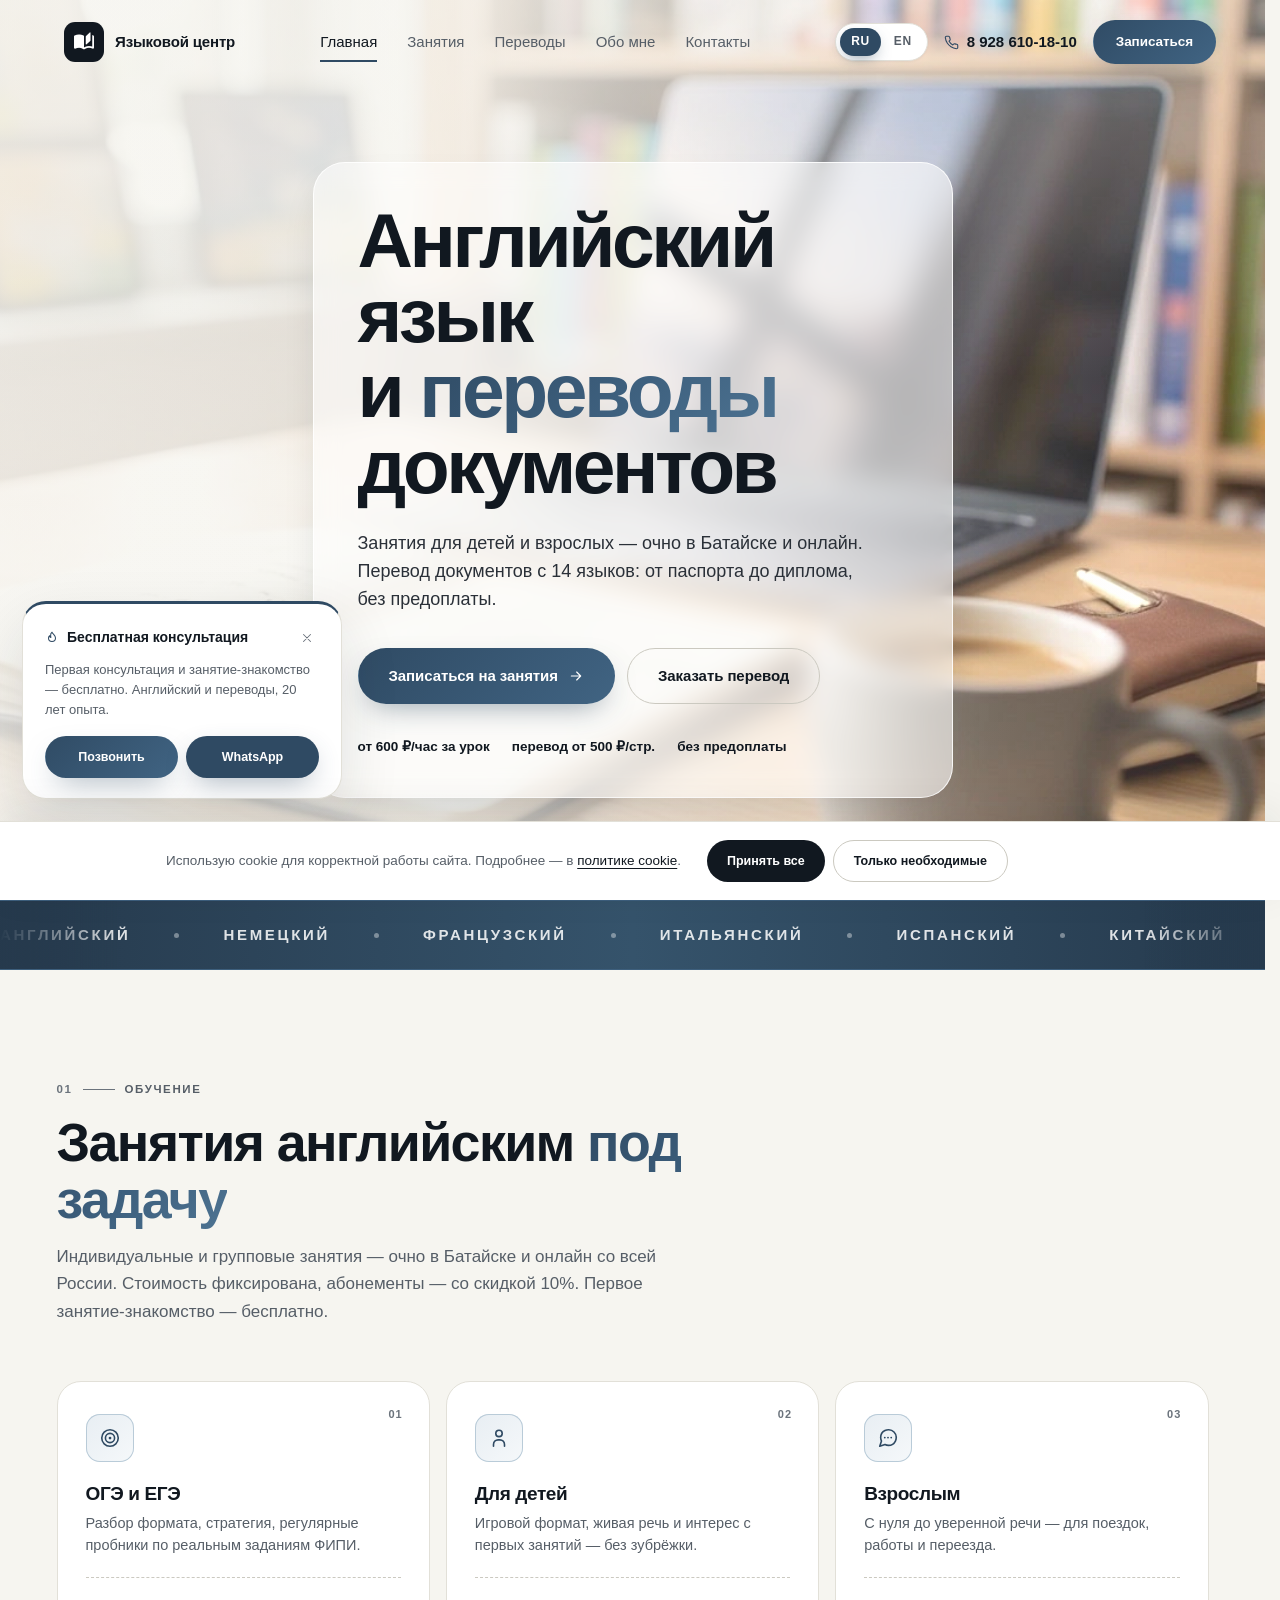
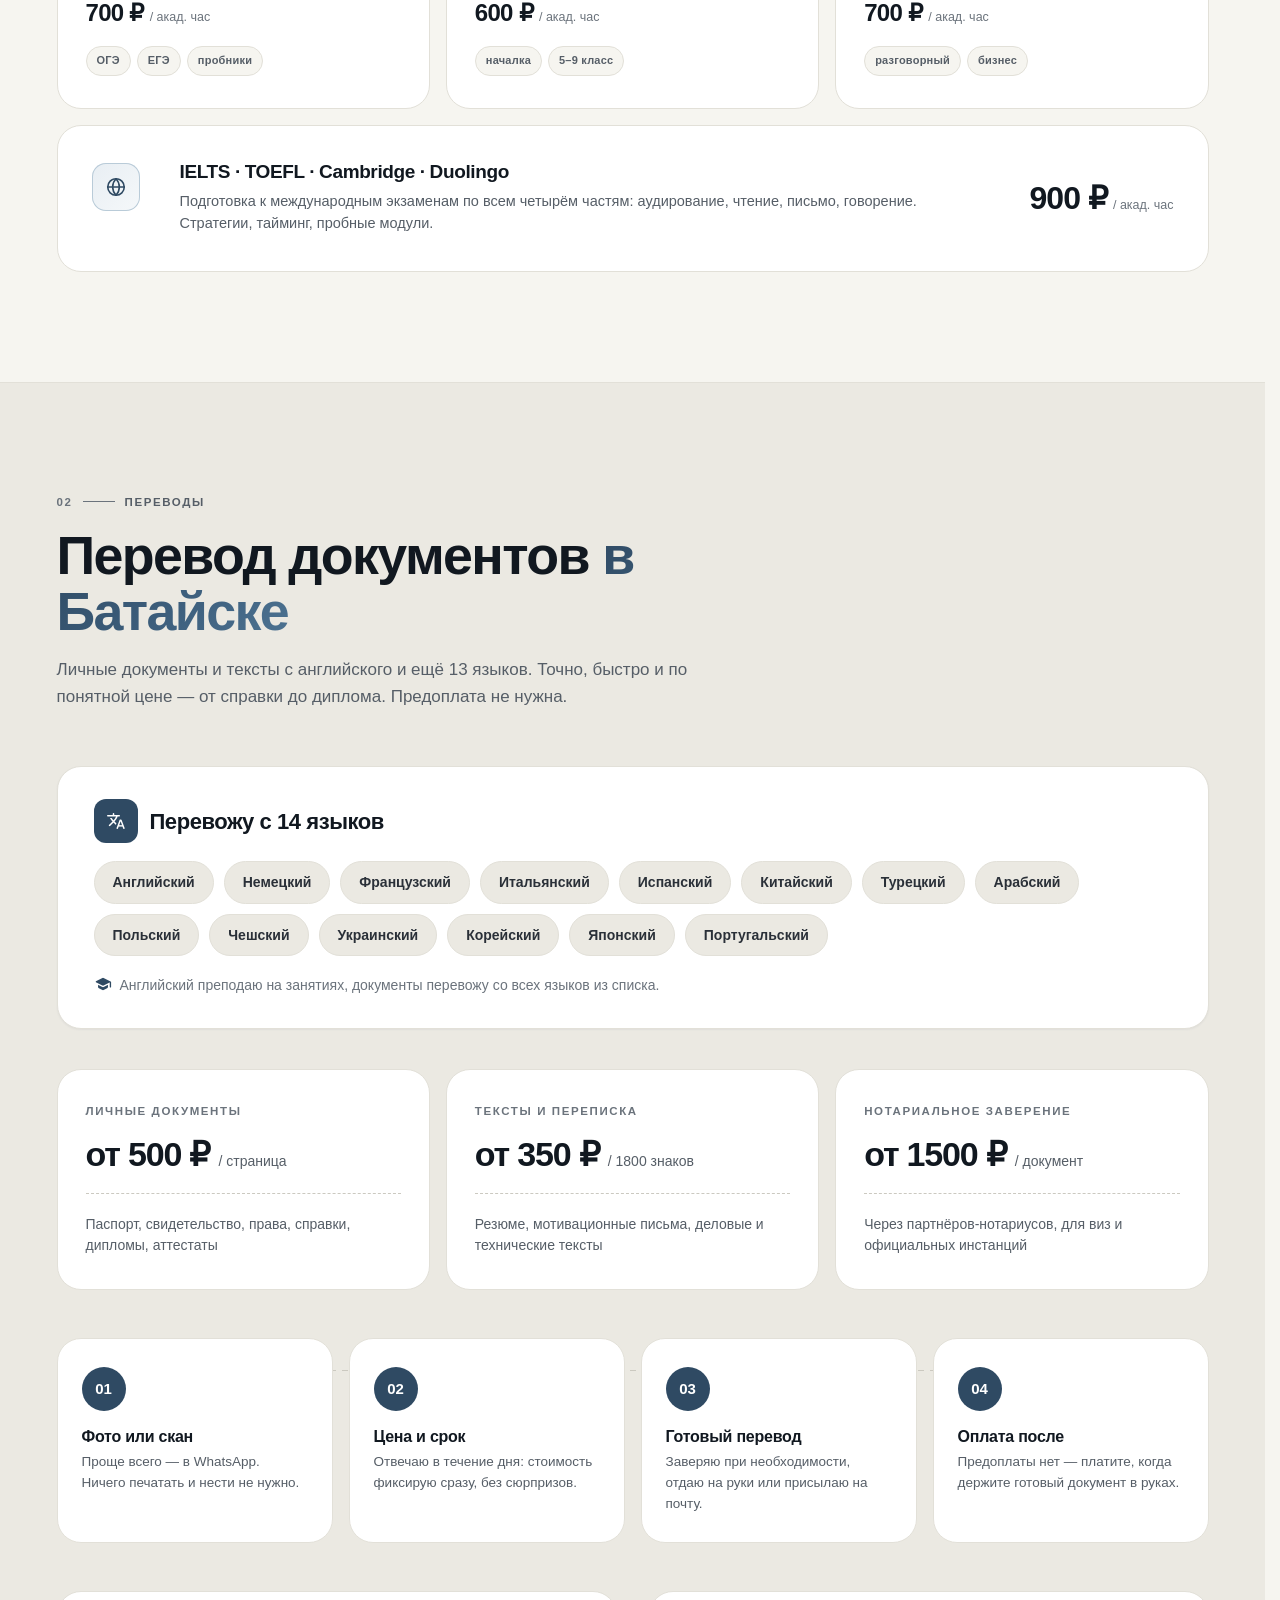
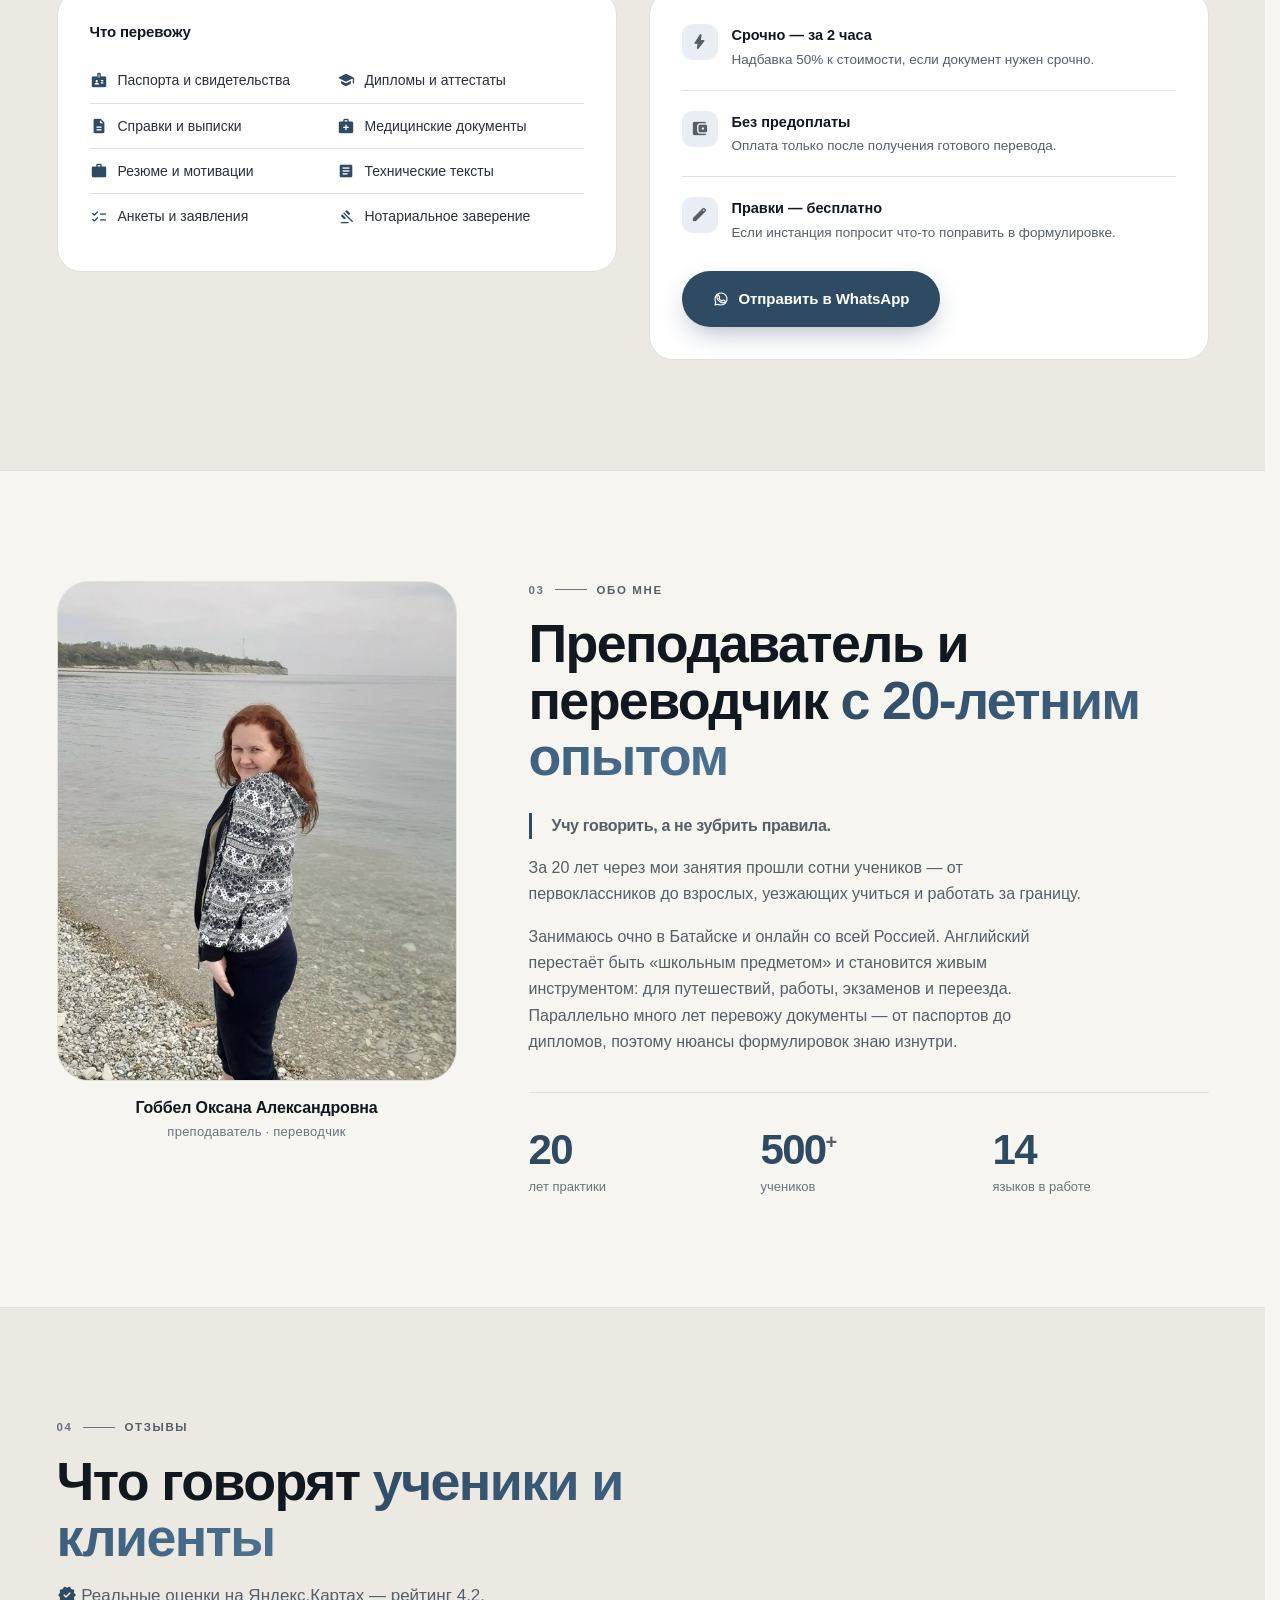
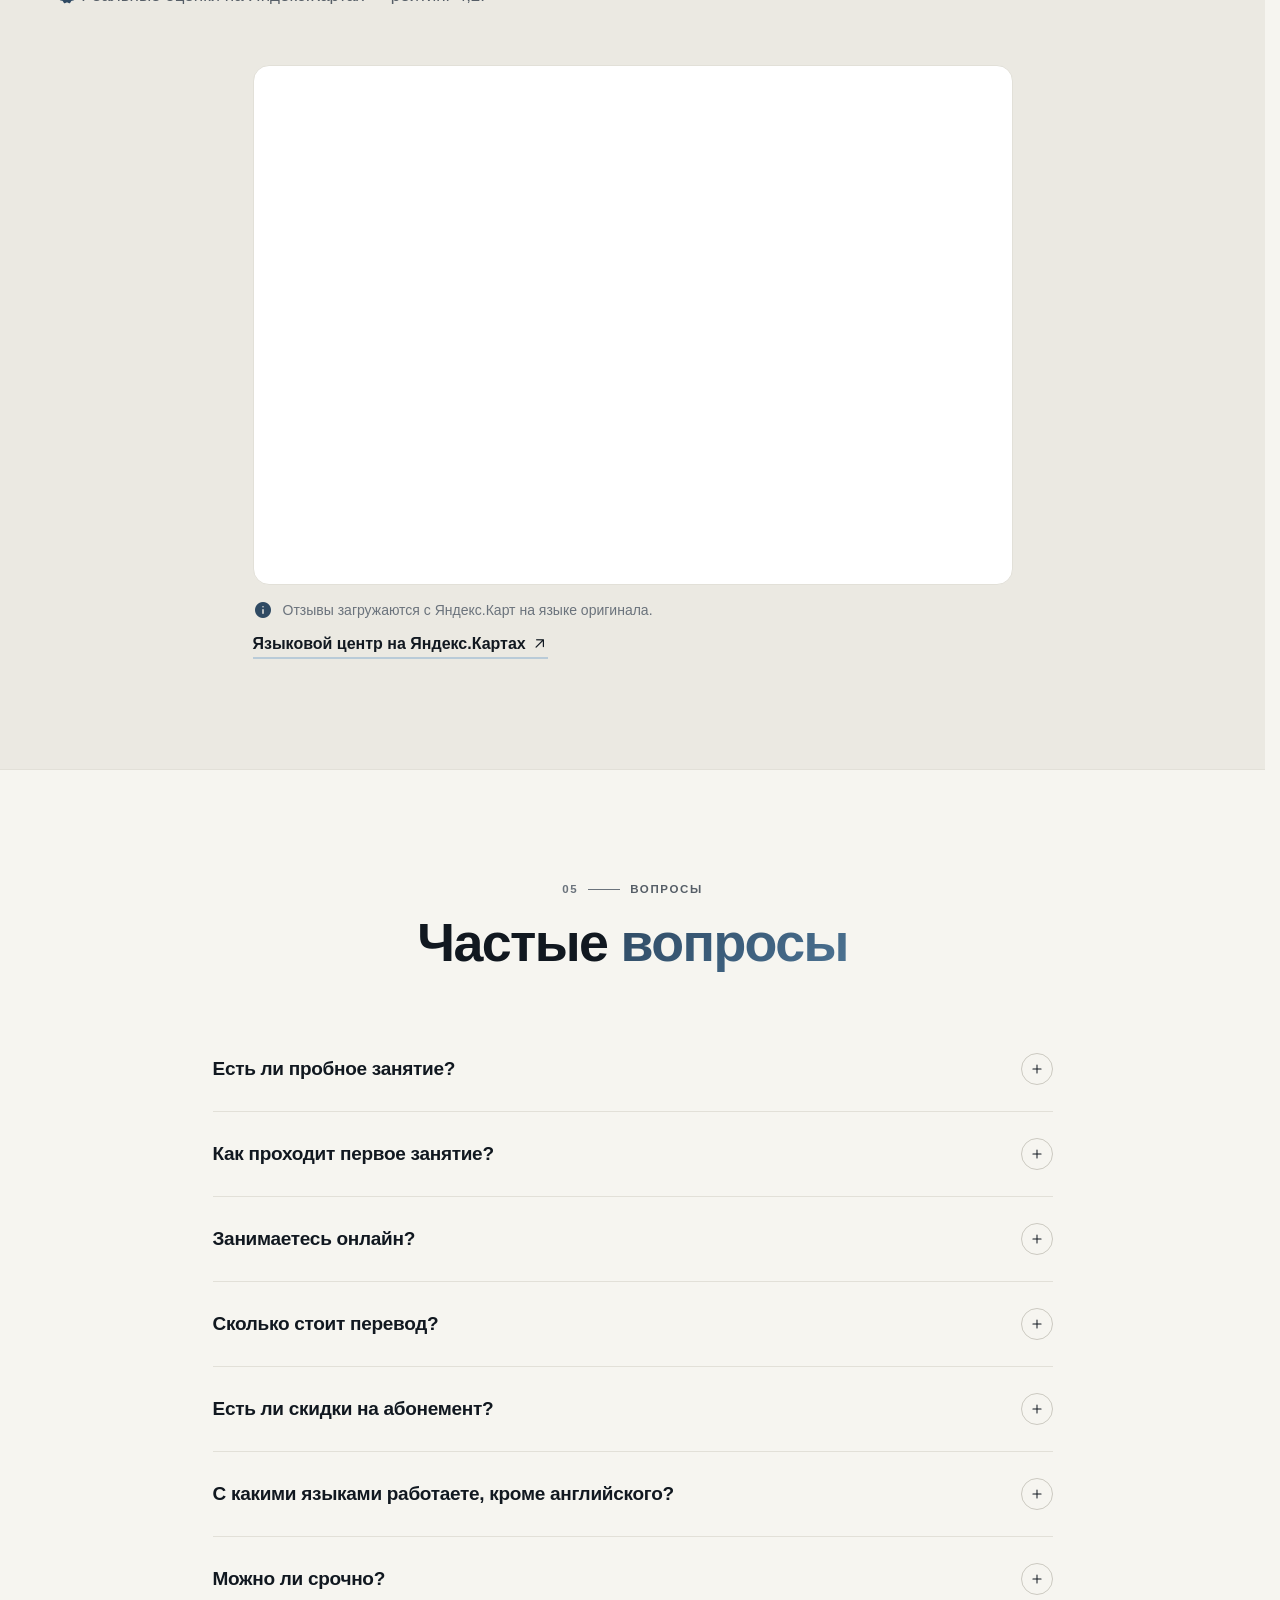
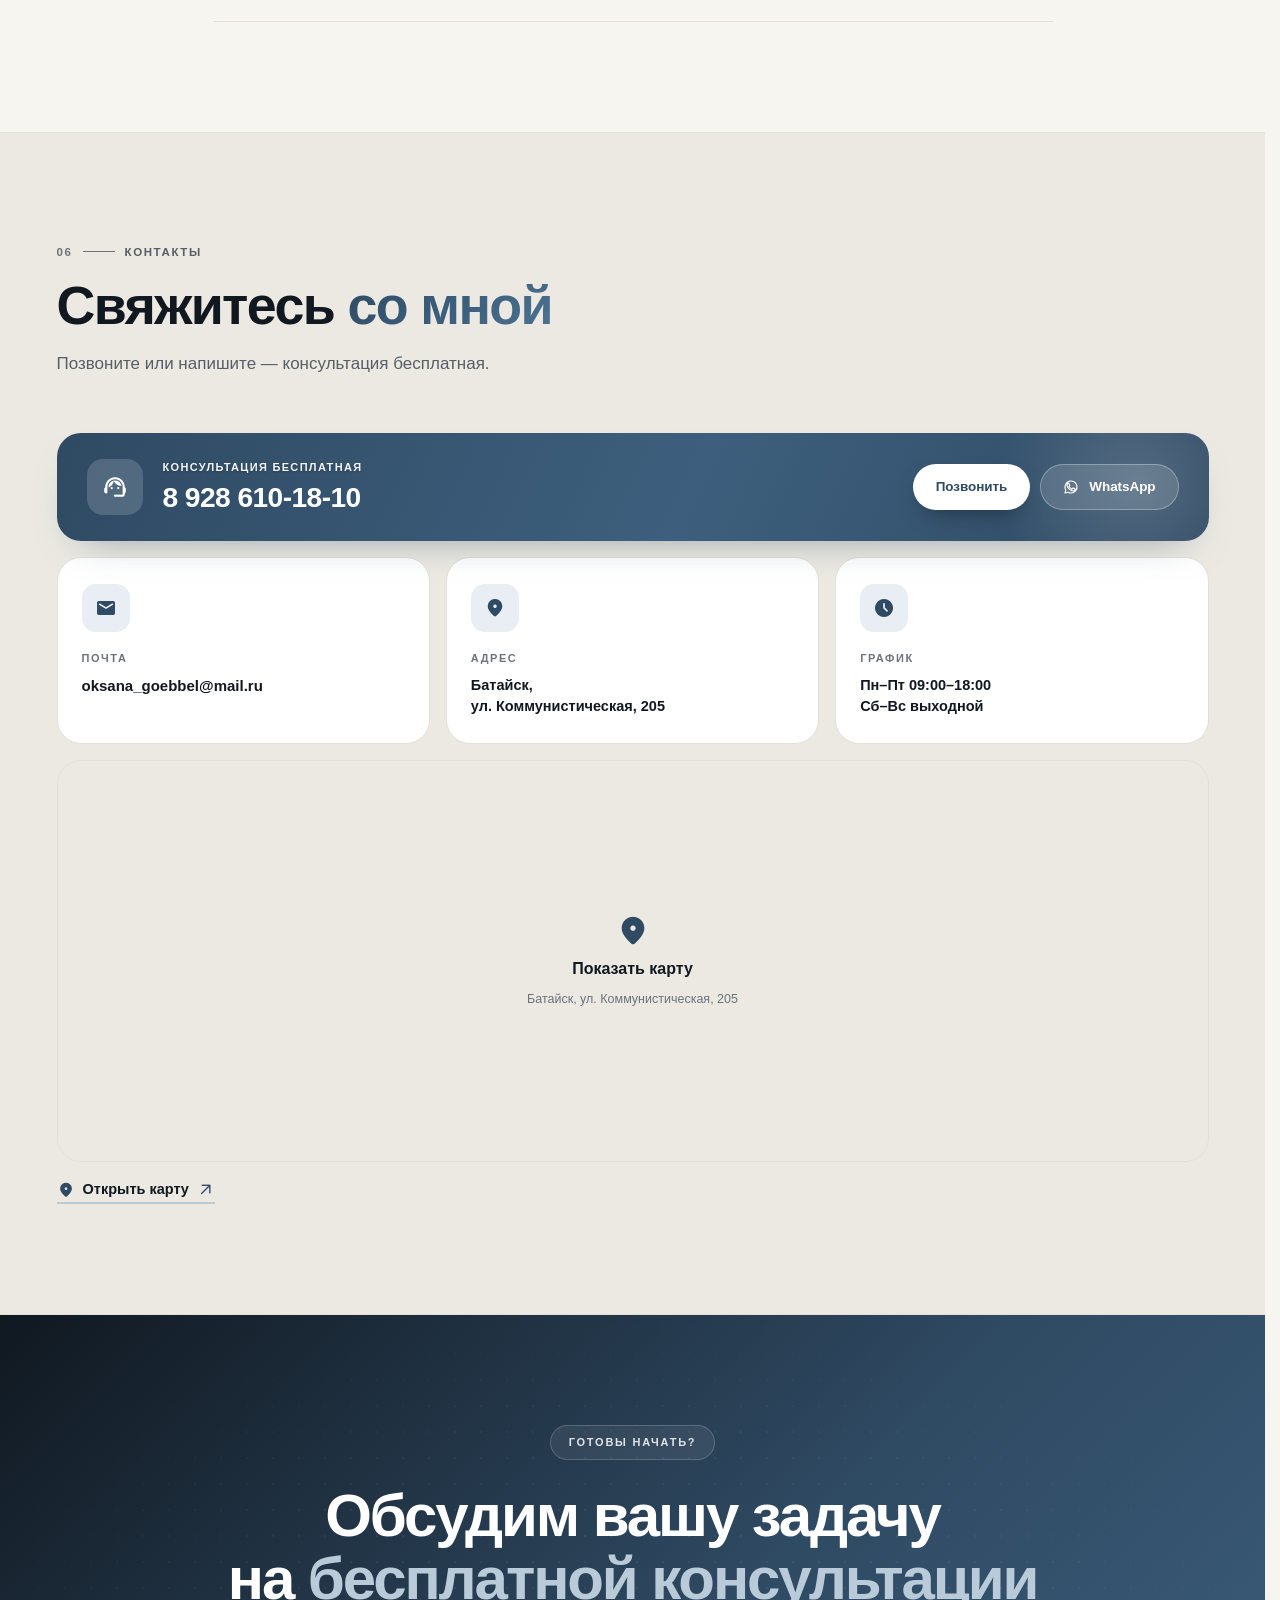
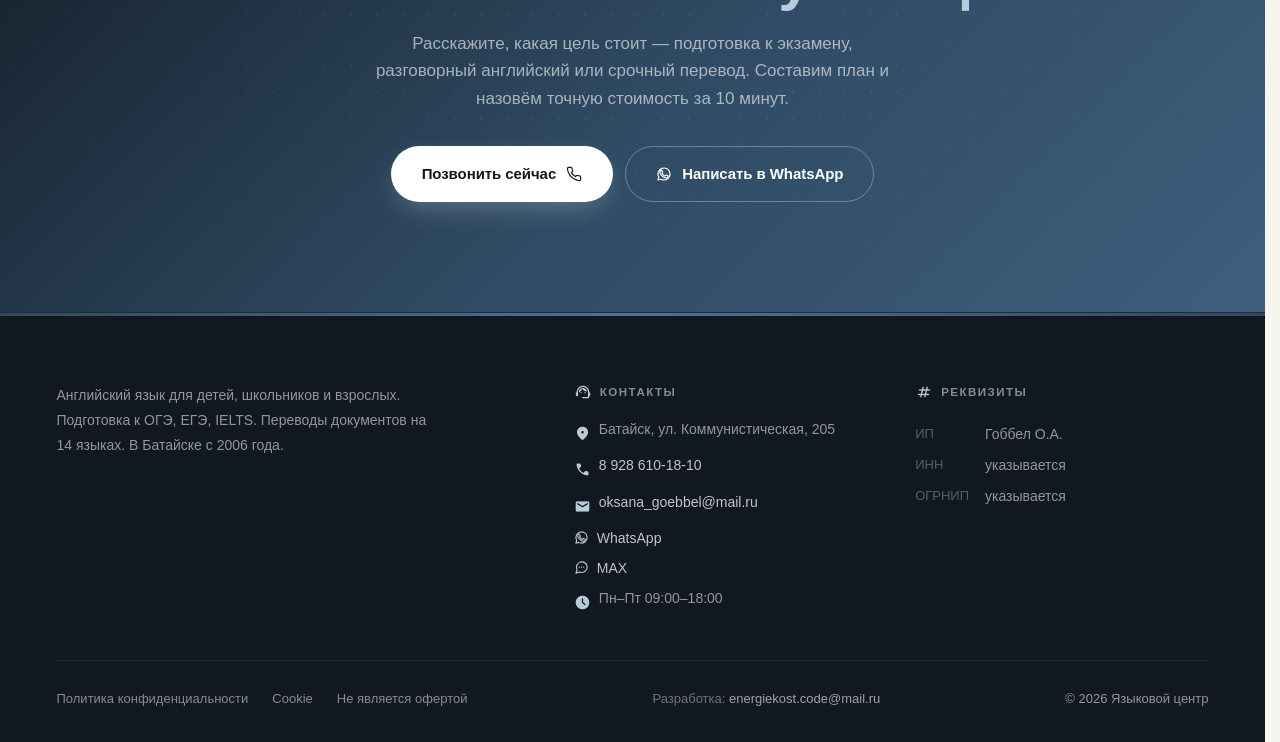
==== commit 95b043b6: "Add files via upload" ====
--- a/index.html
+++ b/index.html
@@ -1,771 +1,610 @@
-<!DOCTYPE html>
-<html lang="ru">
 <head>
 <meta charset="UTF-8">
-<meta name="viewport" content="width=device-width, initial-scale=1.0, viewport-fit=cover">
-<meta name="theme-color" content="#1f4665">
-<meta name="format-detection" content="telephone=no">
-<meta name="color-scheme" content="light">
-<title>Языковой центр — бюро переводов и курсы английского | Батайск</title>
-<meta name="description" content="Переводы документов с заверением у нотариуса и уроки английского в Батайске. Стаж 25 лет, 14 языков, оплата после готовности.">
-
-<!-- Open Graph для мессенджеров -->
-<meta property="og:title" content="Языковой центр в Батайске">
-<meta property="og:description" content="Переводы с нотариальным заверением и уроки английского. Оплата после готовности!">
+<meta name="viewport" content="width=device-width, initial-scale=1.0">
+<title>Репетитор английского в Батайске — занятия и переводы документов</title>
+<meta name="description" content="Английский для детей и взрослых в Батайске: ОГЭ, ЕГЭ, IELTS — от 600 ₽/час. Перевод документов от 500 ₽/стр., 14 языков, без предоплаты. Опыт 20 лет.">
+<meta name="keywords" content="репетитор английского Батайск, переводы документов Батайск, ЕГЭ английский Батайск, IELTS Батайск, нотариальный перевод Батайск">
+<meta name="robots" content="index, follow">
+
+<link rel="canonical" href="https://example.ru/">
+<link rel="alternate" hreflang="ru" href="https://example.ru/">
+<link rel="alternate" hreflang="en" href="https://example.ru/?lang=en">
+<link rel="alternate" hreflang="x-default" href="https://example.ru/">
+
 <meta property="og:type" content="website">
-<!-- Замените ссылку на свою картинку (1200x630) -->
-<meta property="og:image" content="https://images.unsplash.com/photo-1456513080510-7bf3a84b82f8?ixlib=rb-1.2.1&auto=format&fit=crop&w=1200&q=80">
-
-<!-- Favicon -->
-<link rel="icon" href="data:image/svg+xml,<svg xmlns=%22http://www.w3.org/2000/svg%22 viewBox=%220 0 100 100%22><rect width=%22100%22 height=%22100%22 rx=%2220%22 fill=%22%232c5f8a%22/><text x=%2250%22 y=%2265%22 font-family=%22serif%22 font-size=%2260%22 fill=%22white%22 text-anchor=%22middle%22>Я</text></svg>">
-
-<!-- Шрифты -->
-<link rel="preconnect" href="https://fonts.googleapis.com">
-<link rel="preconnect" href="https://fonts.gstatic.com" crossorigin>
-<link href="https://fonts.googleapis.com/css2?family=Playfair+Display:wght@600;700&family=Manrope:wght@400;500;600;700&display=swap" rel="stylesheet">
-
-<!-- Микроразметка LocalBusiness для Яндекса -->
+<meta property="og:title" content="Репетитор английского в Батайске — занятия и переводы документов">
+<meta property="og:description" content="Занятия от 600 ₽/час, перевод от 500 ₽/страница. 14 языков, срочно за 2 часа, без предоплаты.">
+<meta property="og:url" content="https://example.ru/">
+<meta property="og:image" content="https://example.ru/img/icons/og-cover.jpg">
+<meta property="og:image:alt" content="Языковой центр — английский язык и переводы документов, Батайск">
+<meta property="og:image:width" content="1200">
+<meta property="og:image:height" content="630">
+<meta property="og:locale" content="ru_RU">
+<meta property="og:locale:alternate" content="en_US">
+
+<meta name="twitter:card" content="summary_large_image">
+<meta name="twitter:title" content="Репетитор английского языка в Батайске — занятия и переводы документов">
+<meta name="twitter:description" content="Занятия от 600 ₽/час, перевод от 500 ₽/страница. 14 языков, без предоплаты.">
+<meta name="twitter:image" content="https://example.ru/img/icons/og-cover.jpg">
+
+<meta name="theme-color" content="#f6f5f0">
+<meta name="msapplication-TileColor" content="#1C262E">
+<meta name="msapplication-TileImage" content="img/icons/mstile-150x150.png">
+
+<link rel="icon" href="img/icons/favicon.ico" sizes="any">
+<link rel="icon" type="image/png" sizes="32x32" href="img/icons/favicon-32x32.png">
+<link rel="icon" type="image/png" sizes="16x16" href="img/icons/favicon-16x16.png">
+<link rel="apple-touch-icon" sizes="180x180" href="img/icons/apple-touch-icon.png">
+<link rel="manifest" href="img/site.webmanifest">
+
 <script type="application/ld+json">
-{
-  "@context": "https://schema.org",
-  "@type": "LocalBusiness",
-  "name": "Языковой центр — бюро переводов и курсы английского",
-  "image": "https://images.unsplash.com/photo-1456513080510-7bf3a84b82f8?ixlib=rb-1.2.1&auto=format&fit=crop&w=1200&q=80", 
-  "description": "Переводы документов с заверением у нотариуса и уроки английского в Батайске. Стаж 25 лет, 14 языков, оплата после готовности.",
-  "address": {
-    "@type": "PostalAddress",
-    "streetAddress": "ул. Коммунистическая, 205",
-    "addressLocality": "Батайск",
-    "addressRegion": "Ростовская область",
-    "postalCode": "346880",
-    "addressCountry": "RU"
-  },
-  "geo": {
-    "@type": "GeoCoordinates",
-    "latitude": 47.1295,
-    "longitude": 39.7545
-  },
-  "url": "https://ваш-сайт.ру",
-  "telephone": "+7-928-610-18-10",
-  "openingHoursSpecification": [
-    {
-      "@type": "OpeningHoursSpecification",
-      "dayOfWeek": ["Monday", "Tuesday", "Wednesday", "Thursday", "Friday"],
-      "opens": "08:30",
-      "closes": "18:00"
-    }
-  ],
-  "priceRange": "$$"
-}
+{"@context":"https://schema.org","@type":"LocalBusiness","name":"Языковой центр","url":"https://example.ru/","founder":{"@type":"Person","name":"Гоббел Оксана Александровна"},"description":"Английский язык для детей и взрослых, подготовка к ОГЭ, ЕГЭ, IELTS. Переводы документов на 14 языках. Батайск.","telephone":"+79286101810","email":"oksana_goebbel@mail.ru","address":{"@type":"PostalAddress","streetAddress":"ул. Коммунистическая, д. 205","addressLocality":"Батайск","addressRegion":"Ростовская область","postalCode":"346880","addressCountry":"RU"},"openingHoursSpecification":[{"@type":"OpeningHoursSpecification","dayOfWeek":["Monday","Tuesday","Wednesday","Thursday","Friday"],"opens":"09:00","closes":"18:00"}]}
 </script>
-
-<style>
-/* ================= СЛОИ (СОВРЕМЕННЫЙ КАСКАД) ================= */
-@layer base, layout, components, utilities;
-
-@layer base {
-  * { margin: 0; padding: 0; box-sizing: border-box; }
-  :root {
-    --bg: #faf7f2; --panel: #fffdf9; --blue: #2c5f8a; --blue-dark: #1f4665;
-    --ink: #2b2b2b; --muted: #6f6a62; --gold: #c9a86a; --wa-green: #1faa53;
-    --line: #e8e1d5; --radius: 18px; --container: 1120px;
-    --ease: cubic-bezier(0.4, 0, 0.2, 1);
-  }
-  html {
-    scroll-behavior: smooth;
-    -webkit-text-size-adjust: 100%;
-    overflow-x: hidden;
-    scrollbar-gutter: stable;
-  }
-  body {
-    font-family: 'Manrope', system-ui, sans-serif;
-    color: var(--ink);
-    background: var(--bg);
-    line-height: 1.65;
-    overflow-x: hidden;
-    min-height: 100vh;
-    display: flex; flex-direction: column;
-    -webkit-font-smoothing: antialiased;
-    -moz-osx-font-smoothing: grayscale;
-    accent-color: var(--blue);
-  }
-  img { max-width: 100%; height: auto; display: block; }
-  a { color: inherit; }
-  section, main { scroll-margin-top: 96px; }
-
-  @media(prefers-reduced-motion: reduce) {
-    html { scroll-behavior: auto; }
-    *, *::before, *::after {
-      animation-duration: 0.01ms !important;
-      animation-iteration-count: 1 !important;
-      transition-duration: 0.01ms !important;
-    }
-  }
-}
-
-@layer layout {
-  .container {
-    width: 100%;
-    max-width: var(--container);
-    margin: 0 auto;
-    padding: 0 clamp(16px, 4vw, 40px);
-  }
-  .section { padding: clamp(50px, 8vw, 110px) 0; }
-  .section--soft { background: #f3ede2; }
-}
-
-@layer components {
-  /* ================= ТИПОГРАФИКА ================= */
-  .eyebrow {
-    display: inline-flex; align-items: center; gap: 12px;
-    text-transform: uppercase; letter-spacing: .14em;
-    font-size: clamp(0.7rem, 2vw, 0.75rem); font-weight: 700;
-    color: var(--gold);
-  }
-  .eyebrow::before { content: ""; width: 36px; height: 2px; background: var(--gold); flex-shrink: 0; }
-  .section-title {
-    font-family: 'Playfair Display', serif;
-    font-size: clamp(1.8rem, 5vw, 2.6rem);
-    line-height: 1.2; margin: 10px 0 12px;
-    text-wrap: balance;
-  }
-  .section-sub {
-    color: var(--muted);
-    max-width: 640px;
-    font-size: clamp(0.95rem, 2vw, 1.05rem);
-    text-wrap: pretty;
-  }
-
-  /* ================= КНОПКИ ================= */
-  .btn {
-    display: inline-flex; align-items: center; justify-content: center;
-    gap: 10px; padding: 15px 30px; border-radius: 999px;
-    text-decoration: none; font-weight: 700;
-    font-size: clamp(0.95rem, 2vw, 1rem);
-    border: 2px solid transparent; cursor: pointer;
-    transition: transform .2s var(--ease), box-shadow .2s var(--ease);
-    text-align: center; min-height: 48px;
-    white-space: nowrap;
-  }
-  .btn:focus-visible { outline: 3px solid var(--gold); outline-offset: 3px; }
-  .btn--primary { background: var(--blue); color: #fff; }
-  .btn--ghost { border-color: var(--blue); color: var(--blue); background: transparent; }
-  .btn--gold { background: var(--gold); color: var(--blue-dark); }
-  .btn--wa { background: var(--wa-green); color: #fff; }
-  .btn--big { padding: 18px 36px; font-size: clamp(1rem, 2.5vw, 1.06rem); }
-
-  @media (hover: hover) {
-    .btn:hover { transform: translateY(-2px); }
-    .btn--primary:hover { box-shadow: 0 10px 24px rgba(44,95,138,.25); }
-    .btn--ghost:hover { background: rgba(44,95,138,.05); }
-    .btn--gold:hover { box-shadow: 0 10px 24px rgba(201,168,106,.25); }
-    .btn--wa:hover { box-shadow: 0 10px 24px rgba(31,170,83,.25); }
-  }
-
-  /* ================= ТОПБАР ================= */
-  .topbar { background: var(--blue-dark); color: #e8eef4; font-size: clamp(0.75rem, 2vw, 0.85rem); }
-  .topbar__inner {
-    display: flex; flex-wrap: wrap; justify-content: center;
-    gap: 6px 24px; padding: 8px 20px; text-align: center;
-  }
-  .topbar a { color: #fff; text-decoration: none; font-weight: 600; }
-
-  /* ================= ШАПКА ================= */
-  .header {
-    position: sticky; top: 0; z-index: 1001;
-    background: var(--bg);
-    border-bottom: 1px solid var(--line);
-    box-shadow: 0 4px 20px rgba(0,0,0,0.03);
-    transition: background .3s, border-color .3s, box-shadow .3s;
-  }
-  body.menu-open .header {
-    background: transparent;
-    border-color: transparent;
-    box-shadow: none;
-  }
-  .header__inner {
-    display: flex; align-items: center; justify-content: space-between;
-    gap: 16px; height: 68px;
-  }
-  .logo {
-    font-family: 'Playfair Display', serif;
-    font-size: clamp(1.2rem, 3vw, 1.35rem);
-    font-weight: 700; text-decoration: none; color: var(--blue-dark);
-    white-space: nowrap; transition: opacity .3s var(--ease);
-  }
-  .header__cta { display: inline-block; }
-
-  /* ================= БУРГЕР ================= */
-  .burger {
-    display: none; width: 44px; height: 44px; border: none;
-    background: transparent; cursor: pointer;
-    position: relative; z-index: 1002;
-    flex-shrink: 0; padding: 11px;
-  }
-  .burger span {
-    position: absolute; left: 11px; width: 22px; height: 2px;
-    background: var(--blue-dark);
-    border-radius: 2px;
-    transition: top .3s var(--ease), transform .3s var(--ease), opacity .3s var(--ease);
-  }
-  .burger span:nth-child(1) { top: 15px; }
-  .burger span:nth-child(2) { top: 21px; }
-  .burger span:nth-child(3) { top: 27px; }
-
-  .burger.open span:nth-child(1) { top: 21px; transform: rotate(45deg); }
-  .burger.open span:nth-child(2) { opacity: 0; }
-  .burger.open span:nth-child(3) { top: 21px; transform: rotate(-45deg); }
-
-  /* ================= МЕНЮ ================= */
-  .nav { display: flex; align-items: center; gap: clamp(15px, 2vw, 26px); }
-  .nav a {
-    text-decoration: none; font-weight: 600;
-    color: var(--ink); transition: color .2s;
-    font-size: 0.95rem;
-  }
-  .nav a:not(.btn) { padding: 8px 0; }
-  .nav__phone { display: none; }
-
-  @media (hover: hover) {
-    .nav a:not(.btn):hover { color: var(--blue); }
-  }
-
-  /* ================= МОБИЛЬНОЕ МЕНЮ ================= */
-  @media(max-width: 900px) {
-    .header__cta { display: none; }
-    .burger { display: block; }
-
-    body.menu-open .logo { opacity: 0; pointer-events: none; }
-
-    .nav {
-      position: fixed; top: 0; left: 0;
-      width: 100vw; height: 100vh; height: 100dvh;
-      background: var(--bg);
-      z-index: 1000;
-      display: flex; flex-direction: column;
-      align-items: center; justify-content: center;
-      padding: 80px 20px 40px;
-      opacity: 0; visibility: hidden;
-      transition: opacity .3s var(--ease), visibility .3s;
-      overflow-y: auto;
-      -webkit-overflow-scrolling: touch;
-      overscroll-behavior: contain;
-    }
-    .nav.open { opacity: 1; visibility: visible; }
-
-    .nav__inner {
-      display: flex; flex-direction: column; align-items: center;
-      width: 100%; max-width: 320px; gap: 12px;
-    }
-
-    .nav > .nav__inner > a:not(.btn):not(.nav__phone) {
-      font-family: 'Playfair Display', serif;
-      font-size: clamp(1.2rem, 5vw, 1.4rem);
-      font-weight: 600; color: var(--blue-dark);
-      text-decoration: none; padding: 8px 16px;
-      width: 100%; text-align: center; border-radius: 12px;
-      opacity: 0; transform: translateY(15px);
-      transition: opacity .4s var(--ease), transform .4s var(--ease), background .2s;
-    }
-    .nav > .nav__inner > a:not(.btn):not(.nav__phone):active {
-      background: rgba(44,95,138,0.05);
-    }
-    .nav.open > .nav__inner > a:not(.btn):not(.nav__phone) { opacity: 1; transform: translateY(0); }
-
-    .nav.open > .nav__inner > a:nth-child(1) { transition-delay: 0.05s; }
-    .nav.open > .nav__inner > a:nth-child(2) { transition-delay: 0.10s; }
-    .nav.open > .nav__inner > a:nth-child(3) { transition-delay: 0.15s; }
-    .nav.open > .nav__inner > a:nth-child(4) { transition-delay: 0.20s; }
-    .nav.open > .nav__inner > a:nth-child(5) { transition-delay: 0.25s; }
-    .nav.open > .nav__inner > a:nth-child(6) { transition-delay: 0.30s; }
-
-    .nav .btn {
-      font-family: 'Manrope', sans-serif;
-      font-size: 1rem; font-weight: 700;
-      width: 100%; max-width: 240px;
-      padding: 14px 20px; margin-top: 16px;
-      background: var(--gold); color: var(--blue-dark);
-      border: none; border-radius: 999px;
-      box-shadow: 0 6px 16px rgba(201,168,106,0.3);
-      opacity: 0; transform: translateY(15px);
-      transition: opacity .4s var(--ease) 0.35s, transform .4s var(--ease) 0.35s;
-      display: flex; justify-content: center;
-    }
-    .nav.open .btn { opacity: 1; transform: translateY(0); }
-
-    .nav__phone {
-      display: flex; align-items: center; gap: 8px;
-      margin-top: 24px; font-family: 'Manrope', sans-serif;
-      font-size: 1rem; font-weight: 700; color: var(--blue);
-      text-decoration: none;
-      opacity: 0; transform: translateY(15px);
-      transition: opacity .4s var(--ease) 0.4s, transform .4s var(--ease) 0.4s;
-    }
-    .nav.open .nav__phone { opacity: 1; transform: translateY(0); }
-  }
-
-  @media(max-width: 900px) and (max-height: 650px) {
-    .nav { justify-content: flex-start; }
-    .nav__inner { gap: 8px; }
-    .nav > .nav__inner > a:not(.btn):not(.nav__phone) { font-size: 1.1rem; padding: 6px; }
-    .nav .btn { margin-top: 10px; padding: 12px 20px; }
-    .nav__phone { margin-top: 16px; }
-  }
-  body.menu-open { overflow: hidden; }
-
-  /* ================= HERO ================= */
-  .hero { padding: clamp(40px, 7vw, 90px) 0 clamp(30px, 6vw, 70px); }
-  .hero__grid {
-    display: grid; grid-template-columns: 1fr;
-    gap: clamp(30px, 5vw, 64px); align-items: center;
-  }
-  @media(min-width: 860px) { .hero__grid { grid-template-columns: 1.15fr .85fr; } }
-  .hero h1 {
-    font-family: 'Playfair Display', serif;
-    font-size: clamp(2rem, 6vw, 3.4rem);
-    line-height: 1.15; margin: 12px 0 18px;
-    text-wrap: balance;
-  }
-  .hero h1 em { font-style: normal; color: var(--blue); }
-  .hero__sub { color: var(--muted); font-size: clamp(1rem, 2.5vw, 1.06rem); max-width: 520px; }
-  .hero__actions { display: flex; flex-wrap: wrap; gap: 14px; margin-top: 28px; }
-  .hero__visual { position: relative; max-width: 500px; margin: 0 auto; width: 100%; }
-  .hero__photo {
-    border-radius: 24px; overflow: hidden;
-    background: linear-gradient(150deg, var(--blue) 0%, var(--blue-dark) 100%);
-    aspect-ratio: 4/5; display: flex; align-items: center; justify-content: center;
-    box-shadow: 0 20px 40px rgba(31,70,101,.15);
-  }
-  @media(max-width: 860px) { .hero__photo { aspect-ratio: 16/10; } }
-  .hero__monogram { font-family: 'Playfair Display', serif; font-size: clamp(6rem, 15vw, 10rem); color: rgba(255,255,255,.15); user-select: none; }
-  .hero__badge {
-    position: absolute; left: 16px; bottom: 16px;
-    background: #fff; border-radius: 16px;
-    padding: clamp(12px, 2vw, 18px) clamp(16px, 3vw, 22px);
-    box-shadow: 0 16px 40px rgba(31,70,101,.18);
-    border: 1px solid var(--line);
-  }
-  .hero__badge .num { font-family: 'Playfair Display', serif; font-size: clamp(1.4rem, 4vw, 2rem); color: var(--blue-dark); font-weight: 700; line-height: 1.1; }
-  .hero__badge .cap { font-size: clamp(0.8rem, 2vw, 0.85rem); color: var(--muted); }
-  .chips { display: flex; flex-wrap: wrap; gap: 10px; margin-top: 34px; }
-  .chip { background: #fff; border: 1px solid var(--line); border-radius: 999px; padding: 10px 18px; font-weight: 600; font-size: clamp(0.85rem, 2vw, 0.92rem); color: var(--blue-dark); }
-
-  /* ================= БАННЕР ================= */
-  .banner {
-    background: var(--blue); color: #fff; border-radius: 24px;
-    padding: clamp(24px, 5vw, 44px);
-    display: flex; flex-wrap: wrap; align-items: center; justify-content: space-between; gap: 20px;
-  }
-  .banner p { font-size: clamp(1.1rem, 3vw, 1.45rem); font-weight: 600; max-width: 560px; text-wrap: balance; }
-  .banner .btn { flex-shrink: 0; }
-
-  /* ================= СЕТКИ ================= */
-  .cards, .reviews, .steps, .trust {
-    display: grid; gap: clamp(16px, 3vw, 22px); margin-top: 38px;
-    grid-template-columns: repeat(auto-fit, minmax(min(100%, 280px), 1fr));
-  }
-
-  /* ================= КАРТОЧКИ ================= */
-  .card {
-    background: var(--panel); border: 1px solid var(--line);
-    border-radius: var(--radius); padding: clamp(20px, 4vw, 30px);
-    transition: transform .2s var(--ease), box-shadow .2s var(--ease);
-    display: flex; flex-direction: column; justify-content: space-between;
-  }
-  @media (hover: hover) { .card:hover { transform: translateY(-4px); box-shadow: 0 14px 34px rgba(31,70,101,.1); } }
-  .card h3 { font-family: 'Playfair Display', serif; font-size: clamp(1.15rem, 3vw, 1.25rem); margin-bottom: 10px; color: var(--blue-dark); }
-  .card p { color: var(--muted); font-size: clamp(0.9rem, 2vw, 0.96rem); }
-  .card__price { margin-top: 16px; font-weight: 700; color: var(--blue); font-size: clamp(1rem, 2.5vw, 1.05rem); }
-
-  /* ================= ШАГИ ================= */
-  .step { background: var(--panel); border: 1px solid var(--line); border-radius: var(--radius); padding: clamp(20px, 4vw, 28px); }
-  .step__num { font-family: 'Playfair Display', serif; font-size: clamp(2.2rem, 6vw, 2.6rem); line-height: 1; color: transparent; -webkit-text-stroke: 1.5px var(--gold); margin-bottom: 14px; }
-  .step p { color: var(--muted); font-size: clamp(0.9rem, 2vw, 0.95rem); }
-
-  /* ================= ЯЗЫКИ ================= */
-  .langs { display: flex; flex-wrap: wrap; gap: 10px; margin-top: 26px; }
-  .lang { background: #fff; border: 1px solid var(--line); border-radius: 999px; padding: 9px 18px; font-size: clamp(0.85rem, 2vw, 0.92rem); font-weight: 600; color: var(--ink); transition: border-color .15s, color .15s; display: inline-flex; align-items: center; justify-content: center; white-space: nowrap; }
-  @media (hover: hover) { .lang:hover { border-color: var(--gold); color: var(--blue); } }
-
-  /* ================= ДОВЕРИЕ ================= */
-  .trust .num { font-family: 'Playfair Display', serif; font-size: clamp(2rem, 6vw, 3rem); font-weight: 700; color: var(--blue-dark); line-height: 1.1; display: block; word-break: keep-all; }
-  .trust .cap { color: var(--muted); margin-top: 8px; font-size: clamp(0.85rem, 2vw, 0.95rem); }
-
-  /* ================= ОБО МНЕ ================= */
-  .about { display: grid; grid-template-columns: 1fr; gap: clamp(28px, 5vw, 60px); align-items: center; }
-  @media(min-width: 860px) { .about { grid-template-columns: .9fr 1.1fr; } }
-  .about__photo { border-radius: 24px; overflow: hidden; background: #e9e2d4; aspect-ratio: 4/5; display: flex; align-items: center; justify-content: center; max-width: 400px; margin: 0 auto; width: 100%; }
-  @media(max-width: 860px) { .about__photo { aspect-ratio: 16/10; max-width: 100%; } }
-  .about__monogram { font-family: 'Playfair Display', serif; font-size: clamp(4rem, 10vw, 5rem); color: #b4a98f; }
-  .about__list { list-style: none; margin-top: 22px; display: grid; gap: 12px; }
-  .about__list li { padding-left: 30px; position: relative; font-size: clamp(0.95rem, 2vw, 1rem); }
-  .about__list li::before { content: "—"; color: var(--gold); position: absolute; left: 0; font-weight: 700; }
-
-  /* ================= ОТЗЫВЫ ================= */
-  .review { background: var(--panel); border: 1px solid var(--line); border-radius: var(--radius); padding: clamp(20px, 4vw, 28px); }
-  .review p { font-size: clamp(0.95rem, 2vw, 0.98rem); }
-  .review footer { margin-top: 14px; font-size: clamp(0.8rem, 2vw, 0.88rem); color: var(--muted); }
-  .reviews__more { text-align: center; margin-top: 30px; }
-
-  /* ================= FAQ ================= */
-  .faq { max-width: 760px; margin: 36px auto 0; }
-  .faq details { background: var(--panel); border: 1px solid var(--line); border-radius: var(--radius); margin-bottom: 12px; overflow: hidden; }
-  .faq summary { cursor: pointer; padding: clamp(16px, 4vw, 20px) clamp(16px, 4vw, 24px); font-weight: 700; list-style: none; display: flex; justify-content: space-between; align-items: center; gap: 16px; font-size: clamp(0.95rem, 2vw, 1rem); }
-  .faq summary::-webkit-details-marker { display: none; }
-  .faq summary::after { content: "+"; font-size: 1.5rem; color: var(--gold); font-weight: 400; transition: transform .2s var(--ease); }
-  .faq details[open] summary::after { transform: rotate(45deg); }
-  .faq details p { padding: 0 clamp(16px, 4vw, 24px) clamp(16px, 4vw, 22px); color: var(--muted); font-size: clamp(0.9rem, 2vw, 0.95rem); }
-
-  /* ================= КОНТАКТЫ ================= */
-  .contact { background: var(--blue-dark); color: #fff; border-radius: 24px; padding: clamp(24px, 5vw, 56px); text-align: center; }
-  .contact h2 { font-family: 'Playfair Display', serif; font-size: clamp(1.6rem, 5vw, 2.6rem); margin-bottom: 12px; text-wrap: balance; }
-  .contact__sub { color: rgba(255,255,255,.75); font-size: clamp(0.95rem, 2vw, 1.05rem); }
-  .contact__actions { display: flex; flex-wrap: wrap; justify-content: center; gap: 14px; margin: 28px 0 8px; }
-  .contact__meta { color: rgba(255,255,255,.75); margin-top: 18px; font-size: clamp(0.85rem, 2vw, 0.95rem); }
-  .map-wrap { margin-top: 28px; border-radius: var(--radius); overflow: hidden; box-shadow: 0 12px 40px rgba(0,0,0,.3); }
-  .map-wrap iframe { display: block; border: 0; width: 100%; height: clamp(250px, 40vw, 340px); }
-
-  /* ================= ПЛАВАЮЩАЯ КНОПКА WHATSAPP ================= */
-  .wa-float {
-    position: fixed; bottom: 20px; right: 20px; z-index: 998;
-    width: 60px; height: 60px; border-radius: 50%;
-    background: var(--wa-green); color: #fff;
-    display: flex; align-items: center; justify-content: center;
-    box-shadow: 0 10px 25px rgba(31,170,83,0.4);
-    transition: transform .2s var(--ease), box-shadow .2s var(--ease), opacity .2s;
-  }
-  .wa-float svg { width: 32px; height: 32px; fill: currentColor; }
-  @media (hover: hover) { .wa-float:hover { transform: scale(1.1); box-shadow: 0 15px 30px rgba(31,170,83,0.5); } }
-  @media(max-width: 768px) { .wa-float { bottom: 15px; right: 15px; width: 55px; height: 55px; } }
-  body.menu-open .wa-float { opacity: 0; pointer-events: none; }
-
-  /* ================= ПОДВАЛ ================= */
-  .footer { margin-top: auto; padding: clamp(24px, 5vw, 34px) 0; text-align: center; color: var(--muted); font-size: clamp(0.8rem, 2vw, 0.9rem); }
-
-  /* ================= АНИМАЦИИ ================= */
-  .reveal { opacity: 0; transform: translateY(24px); transition: opacity .6s var(--ease), transform .6s var(--ease); will-change: opacity, transform; }
-  .reveal.visible { opacity: 1; transform: none; }
-
-  @media(prefers-reduced-motion: reduce) {
-    .reveal { opacity: 1; transform: none; transition: none; }
-    .btn:hover, .card:hover { transform: none !important; }
-  }
-
-  /* ================= МАЛЕНЬКИЕ ЭКРАНЫ ================= */
-  @media(max-width: 400px) {
-    .hero__actions .btn { width: 100%; }
-    .contact__actions .btn { width: 100%; }
-    .topbar__inner { flex-direction: column; gap: 4px; padding: 10px; }
-  }
-}
-
-@layer utilities {
-  .visually-hidden {
-    position: absolute; width: 1px; height: 1px;
-    padding: 0; margin: -1px; overflow: hidden;
-    clip: rect(0, 0, 0, 0); white-space: nowrap; border: 0;
-  }
-}
-</style>
+</head>
+
+<link rel="stylesheet" href="css/fonts.css">
+
+<link rel="stylesheet" href="css/styles.css">
 </head>
 <body>
 
-<!-- Топбар -->
-<div class="topbar">
-  <div class="topbar__inner">
-    <span>Батайск, ул. Коммунистическая, 205</span>
-    <a href="tel:+79286101810">+7 928 610-18-10</a>
-    <span>Пн–Пт: 8:30–18:00</span>
+<div class="progress" id="progress" aria-hidden="true"></div>
+
+<!-- SVG SPRITE -->
+<svg aria-hidden="true" style="position:absolute;width:0;height:0;overflow:hidden">
+  <symbol id="i-logo" viewBox="0 0 24 24"><path d="M3 5c3-1 6-1 9 1 3-2 6-2 9-1v14c-3-1-6-1-9 1-3-2-6-2-9-1V5Z"/><path d="M12 6v14"/></symbol>
+  <symbol id="i-phone" viewBox="0 0 24 24"><path d="M22 16.92v3a2 2 0 0 1-2.18 2 19.79 19.79 0 0 1-8.63-3.07 19.5 19.5 0 0 1-6-6 19.79 19.79 0 0 1-3.07-8.67A2 2 0 0 1 4.11 2h3a2 2 0 0 1 2 1.72c.13.96.36 1.9.7 2.81a2 2 0 0 1-.45 2.11L8.09 9.91a16 16 0 0 0 6 6l1.27-1.27a2 2 0 0 1 2.11-.45c.91.34 1.85.57 2.81.7A2 2 0 0 1 22 16.92Z"/></symbol>
+  <symbol id="i-target" viewBox="0 0 24 24"><circle cx="12" cy="12" r="9"/><circle cx="12" cy="12" r="5"/><circle cx="12" cy="12" r="1.5" fill="currentColor" stroke="none"/></symbol>
+  <symbol id="i-child" viewBox="0 0 24 24"><circle cx="12" cy="7" r="3.5"/><path d="M6 21v-2a5 5 0 0 1 5-5h2a5 5 0 0 1 5 5v2"/></symbol>
+  <symbol id="i-chat" viewBox="0 0 24 24"><path d="M21 11.5a8.38 8.38 0 0 1-.9 3.8 8.5 8.5 0 0 1-7.6 4.7 8.38 8.38 0 0 1-3.8-.9L3 21l1.9-5.7a8.38 8.38 0 0 1-.9-3.8 8.5 8.5 0 0 1 4.7-7.6 8.38 8.38 0 0 1 3.8-.9h.5a8.48 8.48 0 0 1 8 8Z"/><path d="M8.5 11.5h.01M12 11.5h.01M15.5 11.5h.01" stroke-width="2"/></symbol>
+  <symbol id="i-globe" viewBox="0 0 24 24"><circle cx="12" cy="12" r="9"/><path d="M3 12h18M12 3a13 13 0 0 1 0 18M12 3a13 13 0 0 0 0 18"/></symbol>
+  <symbol id="i-doc" viewBox="0 0 24 24"><path d="M14 2H6a2 2 0 0 0-2 2v16a2 2 0 0 0 2 2h12a2 2 0 0 0 2-2V8Z"/><path d="M14 2v6h6M8 13h8M8 17h6"/></symbol>
+  <symbol id="i-bolt" viewBox="0 0 24 24"><path d="M13 2 4 14h7l-1 8 9-12h-7l1-8Z"/></symbol>
+  <symbol id="i-shield" viewBox="0 0 24 24"><path d="M12 2 4 5v6c0 5 3.5 9.5 8 11 4.5-1.5 8-6 8-11V5l-8-3Z"/><path d="m9 12 2 2 4-4"/></symbol>
+  <symbol id="i-rotate" viewBox="0 0 24 24"><path d="M3 12a9 9 0 1 1 3 6.7"/><path d="M3 22v-5h5"/></symbol>
+  <symbol id="i-camera" viewBox="0 0 24 24"><path d="M23 19a2 2 0 0 1-2 2H3a2 2 0 0 1-2-2V8a2 2 0 0 1 2-2h4l2-3h6l2 3h4a2 2 0 0 1 2 2Z"/><circle cx="12" cy="13" r="4"/></symbol>
+  <symbol id="i-star" viewBox="0 0 24 24"><path fill="currentColor" stroke="none" d="m12 2 3.09 6.26L22 9.27l-5 4.87L18.18 22 12 18.56 5.82 22 7 14.14l-5-4.87 6.91-1.01L12 2Z"/></symbol>
+  <symbol id="i-mail" viewBox="0 0 24 24"><rect x="2" y="4" width="20" height="16" rx="2"/><path d="m2 7 10 6 10-6"/></symbol>
+  <symbol id="i-pin" viewBox="0 0 24 24"><path d="M21 10c0 7-9 13-9 13s-9-6-9-13a9 9 0 0 1 18 0Z"/><circle cx="12" cy="10" r="3"/></symbol>
+  <symbol id="i-clock" viewBox="0 0 24 24"><circle cx="12" cy="12" r="9"/><path d="M12 7v5l3 2"/></symbol>
+  <symbol id="i-check" viewBox="0 0 24 24"><path d="m4 12 5 5L20 6"/></symbol>
+  <symbol id="i-arrow" viewBox="0 0 24 24"><path d="M5 12h14M13 6l6 6-6 6"/></symbol>
+  <symbol id="i-plus" viewBox="0 0 24 24"><path d="M12 5v14M5 12h14"/></symbol>
+  <symbol id="i-x" viewBox="0 0 24 24"><path d="M18 6 6 18M6 6l12 12"/></symbol>
+  <symbol id="i-menu" viewBox="0 0 24 24"><path d="M4 7h16M4 12h16M4 17h16"/></symbol>
+  <symbol id="i-fire" viewBox="0 0 24 24"><path d="M12 2c2 4 6 5 6 10a6 6 0 1 1-12 0c0-2 1-3 2-4 0 2 1 3 2 3 0-4-2-6 2-9Z"/></symbol>
+  <symbol id="i-wa" viewBox="0 0 24 24"><path d="M17.5 14.4c-.3-.2-1.8-.9-2-.9-.3-.1-.5-.2-.7.1-.2.3-.8 1-.9 1.2-.2.2-.4.2-.7.1-.3-.2-1.3-.5-2.4-1.5-.9-.8-1.5-1.8-1.6-2-.2-.3 0-.5.1-.6.1-.2.3-.4.4-.5.2-.2.2-.3.3-.5 0-.2 0-.4-.1-.5-.1-.2-.7-1.6-.9-2.2-.3-.6-.5-.5-.7-.5h-.6c-.2 0-.5.1-.8.4-.3.3-1 1-1 2.5s1.1 2.9 1.2 3.1c.2.2 2.1 3.2 5.1 4.5.7.3 1.3.5 1.7.6.7.2 1.4.2 1.9.1.6-.1 1.8-.7 2-1.4.3-.7.3-1.3.2-1.4-.1-.1-.3-.2-.6-.4Z"/><path d="M12 21a9 9 0 1 0-7.8-4.5L3 21l4.5-1.2A9 9 0 0 0 12 21Z"/></symbol>
+  <symbol id="i-max" viewBox="0 0 24 24"><path d="M21 11.5a8.5 8.5 0 0 1-8.5 8.5 8.6 8.6 0 0 1-3.8-.9L3 21l1.9-5.7A8.5 8.5 0 1 1 21 11.5Z"/><path d="M8.5 11.5h.01M12 11.5h.01M15.5 11.5h.01" stroke-width="2"/></symbol>
+</svg>
+
+<!-- HEADER -->
+<header class="header" id="header">
+  <div class="wrap header-inner">
+    <a class="logo" href="#top" id="logoLink">
+      <span class="logo-mark"><span class="msym" aria-hidden="true">auto_stories</span></span>
+      <span class="logo-text"><span class="logo-name">Языковой центр</span></span>
+    </a>
+    <nav class="nav" aria-label="Меню" id="nav">
+      <a href="#top" data-sec="top" class="on">Главная</a>
+      <a href="#obuchenie" data-sec="obuchenie">Занятия</a>
+      <a href="#perevody" data-sec="perevody">Переводы</a>
+      <a href="#o-sebe" data-sec="o-sebe">Обо мне</a>
+      <a href="#kontakty" data-sec="kontakty">Контакты</a>
+    </nav>
+    <div class="header-cta">
+      <div class="lang-sw" id="langSw" role="group" aria-label="Язык сайта">
+        <button type="button" class="ls-opt on" data-lang="ru" aria-pressed="true">RU</button>
+        <button type="button" class="ls-opt" data-lang="en" aria-pressed="false">EN</button>
+      </div>
+      <a class="phone-link" href="tel:+79286101810" aria-label="Позвонить: 8 928 610-18-10"><svg class="ic"><use href="#i-phone"/></svg><span class="phone-num">8 928 610-18-10</span></a>
+      <a class="btn btn-primary btn-sm" href="#kontakty">Записаться</a>
+    </div>
+    <button class="burger" id="burger" aria-label="Меню" aria-expanded="false"><svg class="ic"><use href="#i-menu"/></svg></button>
+  </div>
+</header>
+
+<!-- MOBILE MENU -->
+<div class="overlay" id="overlay"></div>
+<aside class="panel" id="panel" role="dialog" aria-modal="true" aria-label="Меню">
+  <div class="panel-head">
+    <a class="logo" href="#top"><span class="logo-mark"><span class="msym" aria-hidden="true">auto_stories</span></span><span class="logo-text"><span class="logo-name">Языковой центр</span></span></a>
+    <div class="lang-sw" id="langSwM" role="group" aria-label="Язык сайта">
+      <button type="button" class="ls-opt on" data-lang="ru" aria-pressed="true">RU</button>
+      <button type="button" class="ls-opt" data-lang="en" aria-pressed="false">EN</button>
+    </div>
+    <button class="panel-close" id="panelClose" aria-label="Закрыть"><svg class="ic"><use href="#i-x"/></svg></button>
+  </div>
+  <ul class="panel-list">
+    <li><a href="#top">Главная</a></li>
+    <li><a href="#obuchenie">Занятия</a></li>
+    <li><a href="#perevody">Переводы</a></li>
+    <li><a href="#o-sebe">Обо мне</a></li>
+    <li><a href="#kontakty">Контакты</a></li>
+  </ul>
+  <div class="panel-foot">
+    <div class="panel-contacts">
+      <a class="pc-btn pc-call" href="tel:+79286101810"><span>Позвонить</span></a>
+      <!-- TODO: MAX — когда появится ссылка профиля из приложения («Поделиться → Скопировать»), заменить tel: на ссылку чата MAX. Пока ведёт на звонок по номеру 8 928 610-18-10. -->
+      <a class="pc-btn pc-max" href="tel:+79286101810" aria-label="MAX — позвонить по номеру 8 928 610-18-10"><span>MAX</span></a>
+      <a class="pc-btn pc-wa" id="panelWa" href="https://wa.me/79286101810" aria-label="WhatsApp"><span>WhatsApp</span></a>
+    </div>
+    <a class="panel-tel" href="tel:+79286101810">8 928 610-18-10</a>
+    <div class="panel-hours">
+      <svg class="ic"><use href="#i-clock"/></svg>
+      <span>Пн–Пт 09:00–18:00</span>
+      <span class="sep" aria-hidden="true">·</span>
+      <span>Сб–Вс выходной</span>
+    </div>
+    <div class="hint">Консультация по телефону — бесплатно</div>
+  </div>
+</aside>
+
+<main id="top">
+
+<!-- HERO -->
+<section class="hero">
+  <div class="wrap hero-inner">
+    <div>
+      <h1 data-en="English lessons & <em>translations of documents</em>">Английский язык<br>и <em>переводы</em><br>документов</h1>
+      <p class="hero-sub">Занятия для детей и взрослых — очно в Батайске и онлайн. Перевод документов с 14 языков: от паспорта до диплома, без предоплаты.</p>
+      <div class="hero-cta">
+        <a class="btn btn-primary" href="#obuchenie">Записаться на занятия <svg class="ic"><use href="#i-arrow"/></svg></a>
+        <a class="btn btn-ghost" href="#perevody">Заказать перевод</a>
+      </div>
+      <div class="hero-meta">
+        <span>от 600 ₽/час за урок</span>
+        <span>перевод от 500 ₽/стр.</span>
+        <span>без предоплаты</span>
+      </div>
+    </div>
+    <!-- ФОТО В HERO (на весь экран): фон задаётся в css/styles.css → .hero::before,
+         файл img/bg_hero.webp. Замените его на своё фото 1600×1000 (горизонтальное). -->
+  </div>
+</section>
+
+<!-- MARQUEE -->
+<div class="marquee" aria-hidden="true">
+  <div class="marquee-track">
+    <span>Английский</span><span>Немецкий</span><span>Французский</span><span>Итальянский</span><span>Испанский</span><span>Китайский</span><span>Турецкий</span><span>Арабский</span><span>Польский</span><span>Чешский</span><span>Украинский</span><span>Корейский</span><span>Японский</span><span>Португальский</span>
+    <span>Английский</span><span>Немецкий</span><span>Французский</span><span>Итальянский</span><span>Испанский</span><span>Китайский</span><span>Турецкий</span><span>Арабский</span><span>Польский</span><span>Чешский</span><span>Украинский</span><span>Корейский</span><span>Японский</span><span>Португальский</span>
   </div>
 </div>
 
-<!-- Шапка -->
-<header class="header">
-  <div class="container header__inner">
-    <a href="#" class="logo">Языковой центр</a>
-    <button class="burger" id="burger" aria-label="Открыть меню" aria-expanded="false" aria-controls="nav">
-      <span></span><span></span><span></span>
-    </button>
-    <a href="#contact" class="btn btn--primary header__cta">Записаться</a>
-  </div>
-</header>
-
-<!-- Меню -->
-<nav class="nav" id="nav" aria-hidden="true">
-  <div class="nav__inner">
-    <a href="#translations">Переводы</a>
-    <a href="#order">Как заказать</a>
-    <a href="#lessons">Курсы английского</a>
-    <a href="#about">Обо мне</a>
-    <a href="#reviews">Отзывы</a>
-    <a href="#faq">Частые вопросы</a>
-    
-    <a href="#contact" class="btn">Записаться</a>
-    
-    <a href="tel:+79286101810" class="nav__phone">
-      <svg width="20" height="20" viewBox="0 0 24 24" fill="none" stroke="currentColor" stroke-width="2" stroke-linecap="round" stroke-linejoin="round" aria-hidden="true"><path d="M22 16.92v3a2 2 0 0 1-2.18 2 19.79 19.79 0 0 1-8.63-3.07 19.5 19.5 0 0 1-6-6 19.79 19.79 0 0 1-3.07-8.67A2 2 0 0 1 4.11 2h3a2 2 0 0 1 2 1.72 12.84 12.84 0 0 0 .7 2.81 2 2 0 0 1-.45 2.11L8.09 9.91a16 16 0 0 0 6 6l1.27-1.27a2 2 0 0 1 2.11-.45 12.84 12.84 0 0 0 2.81.7A2 2 0 0 1 22 16.92z"></path></svg>
-      +7 928 610-18-10
-    </a>
-  </div>
-</nav>
-
-<main id="top">
-
-  <!-- Hero -->
-  <section class="hero">
-    <div class="container hero__grid">
+<!-- ОБУЧЕНИЕ -->
+<section id="obuchenie">
+  <div class="wrap">
+    <div class="sec-head">
+      <div class="eyebrow"><span class="num">01</span><span class="line"></span>Обучение</div>
+      <h2>Занятия английским <em>под задачу</em></h2>
+      <p class="sub">Индивидуальные и групповые занятия — очно в Батайске и онлайн со всей России. Стоимость фиксирована, абонементы — со скидкой 10%. Первое занятие-знакомство — бесплатно.</p>
+    </div>
+    <div class="bento">
+      <article class="scard c1 reveal">
+        <span class="snum">01</span>
+        <div class="sicon"><svg class="ic"><use href="#i-target"/></svg></div>
+        <h3>ОГЭ и ЕГЭ</h3>
+        <p>Разбор формата, стратегия, регулярные пробники по реальным заданиям ФИПИ.</p>
+        <div class="sprice"><b>700 ₽</b><span>/ акад. час</span></div>
+        <div class="stags"><span>ОГЭ</span><span>ЕГЭ</span><span>пробники</span></div>
+      </article>
+      <article class="scard c2 reveal d1">
+        <span class="snum">02</span>
+        <div class="sicon"><svg class="ic"><use href="#i-child"/></svg></div>
+        <h3>Для детей</h3>
+        <p>Игровой формат, живая речь и интерес с первых занятий — без зубрёжки.</p>
+        <div class="sprice"><b>600 ₽</b><span>/ акад. час</span></div>
+        <div class="stags"><span>началка</span><span>5–9 класс</span></div>
+      </article>
+      <article class="scard c3 reveal d2">
+        <span class="snum">03</span>
+        <div class="sicon"><svg class="ic"><use href="#i-chat"/></svg></div>
+        <h3>Взрослым</h3>
+        <p>С нуля до уверенной речи — для поездок, работы и переезда.</p>
+        <div class="sprice"><b>700 ₽</b><span>/ акад. час</span></div>
+        <div class="stags"><span>разговорный</span><span>бизнес</span></div>
+      </article>
+      <article class="scard wide reveal">
+        <div class="sicon"><svg class="ic"><use href="#i-globe"/></svg></div>
+        <div class="wide-body">
+          <h3>IELTS · TOEFL · Cambridge · Duolingo</h3>
+          <p style="margin:0">Подготовка к международным экзаменам по всем четырём частям: аудирование, чтение, письмо, говорение. Стратегии, тайминг, пробные модули.</p>
+        </div>
+        <div class="sprice"><b>900 ₽</b><span>/ акад. час</span></div>
+      </article>
+    </div>
+  </div>
+</section>
+
+<!-- ПЕРЕВОДЫ -->
+<section id="perevody" class="translations">
+  <div class="wrap">
+    <div class="sec-head">
+      <div class="eyebrow"><span class="num">02</span><span class="line"></span>Переводы</div>
+      <h2>Перевод документов <em>в Батайске</em></h2>
+      <p class="sub">Личные документы и тексты с английского и ещё 13 языков. Точно, быстро и по понятной цене — от справки до диплома. Предоплата не нужна.</p>
+    </div>
+    <div class="langs-card reveal">
+      <div class="lc-head"><span class="msym lc-ic">translate</span><h3>Перевожу с 14 языков</h3></div>
+      <div class="lang-chips"><span class="chip">Английский</span><span class="chip">Немецкий</span><span class="chip">Французский</span><span class="chip">Итальянский</span><span class="chip">Испанский</span><span class="chip">Китайский</span><span class="chip">Турецкий</span><span class="chip">Арабский</span><span class="chip">Польский</span><span class="chip">Чешский</span><span class="chip">Украинский</span><span class="chip">Корейский</span><span class="chip">Японский</span><span class="chip">Португальский</span></div>
+      <p class="lc-note"><span class="msym">school</span>Английский преподаю на занятиях, документы перевожу со всех языков из списка.</p>
+    </div>
+
+    <div class="price-grid">
+      <div class="pcard reveal">
+        <div class="plabel">Личные документы</div>
+        <div class="pval">от 500 ₽ <small>/ страница</small></div>
+        <div class="pnote">Паспорт, свидетельство, права, справки, дипломы, аттестаты</div>
+      </div>
+      <div class="pcard reveal d1">
+        <div class="plabel">Тексты и переписка</div>
+        <div class="pval">от 350 ₽ <small>/ 1800 знаков</small></div>
+        <div class="pnote">Резюме, мотивационные письма, деловые и технические тексты</div>
+      </div>
+      <div class="pcard reveal d2">
+        <div class="plabel">Нотариальное заверение</div>
+        <div class="pval">от 1500 ₽ <small>/ документ</small></div>
+        <div class="pnote">Через партнёров-нотариусов, для виз и официальных инстанций</div>
+      </div>
+    </div>
+
+    <div class="steps reveal">
+      <div class="step">
+        <div class="scircle">01</div>
+        <h4>Фото или скан</h4>
+        <p>Проще всего — в WhatsApp. Ничего печатать и нести не нужно.</p>
+      </div>
+      <div class="step">
+        <div class="scircle">02</div>
+        <h4>Цена и срок</h4>
+        <p>Отвечаю в течение дня: стоимость фиксирую сразу, без сюрпризов.</p>
+      </div>
+      <div class="step">
+        <div class="scircle">03</div>
+        <h4>Готовый перевод</h4>
+        <p>Заверяю при необходимости, отдаю на руки или присылаю на почту.</p>
+      </div>
+      <div class="step">
+        <div class="scircle">04</div>
+        <h4>Оплата после</h4>
+        <p>Предоплаты нет — платите, когда держите готовый документ в руках.</p>
+      </div>
+    </div>
+
+    <div class="trans-detail reveal">
+      <div class="docs-list">
+        <h4>Что перевожу</h4>
+        <ul>
+          <li><span class="msym" aria-hidden="true">badge</span>Паспорта и свидетельства</li>
+          <li><span class="msym" aria-hidden="true">school</span>Дипломы и аттестаты</li>
+          <li><span class="msym" aria-hidden="true">description</span>Справки и выписки</li>
+          <li><span class="msym" aria-hidden="true">medical_services</span>Медицинские документы</li>
+          <li><span class="msym" aria-hidden="true">work</span>Резюме и мотивации</li>
+          <li><span class="msym" aria-hidden="true">article</span>Технические тексты</li>
+          <li><span class="msym" aria-hidden="true">checklist</span>Анкеты и заявления</li>
+          <li><span class="msym" aria-hidden="true">gavel</span>Нотариальное заверение</li>
+        </ul>
+      </div>
+      <div class="guarantees">
+        <div class="guar-item">
+          <div class="gi"><span class="msym" aria-hidden="true">bolt</span></div>
+          <div><b>Срочно — за 2 часа</b><span>Надбавка 50% к стоимости, если документ нужен срочно.</span></div>
+        </div>
+        <div class="guar-item">
+          <div class="gi"><span class="msym" aria-hidden="true">account_balance_wallet</span></div>
+          <div><b>Без предоплаты</b><span>Оплата только после получения готового перевода.</span></div>
+        </div>
+        <div class="guar-item">
+          <div class="gi"><span class="msym" aria-hidden="true">edit</span></div>
+          <div><b>Правки — бесплатно</b><span>Если инстанция попросит что-то поправить в формулировке.</span></div>
+        </div>
+        <a class="btn btn-wa" id="waOrder" href="https://wa.me/79286101810"><svg class="ic"><use href="#i-wa"/></svg>Отправить в WhatsApp</a>
+      </div>
+    </div>
+  </div>
+</section>
+
+<!-- ОБО МНЕ -->
+<section id="o-sebe">
+  <div class="wrap about-split">
+    <div class="about-col reveal">
+      <!-- ФОТО: замените photo.jpg на реальный портрет (вертикальный, ~800×1000 px) -->
+      <div class="about-photo">
+        <img src="img/hero_oksana.webp" alt="Гоббел Оксана Александровна — преподаватель английского и переводчик" class="about-img" width="800" height="1000" loading="lazy" decoding="async" onerror="this.style.display='none';">
+      </div>
+      <div class="about-caption"><b>Гоббел Оксана Александровна</b><span>преподаватель · переводчик</span></div>
+    </div>
+    <div class="about-content reveal d1">
+      <div class="eyebrow"><span class="num">03</span><span class="line"></span>Обо мне</div>
+      <h2>Преподаватель и переводчик <em>с 20-летним опытом</em></h2>
+      <p class="about-quote">Учу говорить, а не зубрить правила.</p>
+      <p>За 20 лет через мои занятия прошли сотни учеников — от первоклассников до взрослых, уезжающих учиться и работать за границу.</p>
+      <p>Занимаюсь очно в Батайске и онлайн со всей Россией. Английский перестаёт быть «школьным предметом» и становится живым инструментом: для путешествий, работы, экзаменов и переезда. Параллельно много лет перевожу документы — от паспортов до дипломов, поэтому нюансы формулировок знаю изнутри.</p>
+      <div class="facts">
+        <div><b>20</b><span>лет практики</span></div>
+        <div><b>500<sup>+</sup></b><span>учеников</span></div>
+        <div><b>14</b><span>языков в работе</span></div>
+      </div>
+    </div>
+  </div>
+</section>
+
+<!-- ОТЗЫВЫ -->
+<section id="otzyvy" class="reviews">
+  <div class="wrap">
+    <div class="sec-head">
+      <div class="eyebrow"><span class="num">04</span><span class="line"></span>Отзывы</div>
+      <h2>Что говорят <em>ученики и клиенты</em></h2>
+      <p class="sub"><span class="msym" style="color:var(--accent);vertical-align:-4px">verified</span> Реальные оценки на Яндекс.Картах — рейтинг 4,2.</p>
+    </div>
+    <div class="ya-reviews reveal">
+      <iframe id="yaRev" data-src="https://yandex.ru/maps-reviews-widget/8171037238?comments" width="760" height="520" frameborder="0" loading="lazy" title="Отзывы на Яндекс.Картах"></iframe>
+      <div class="ya-note">
+        <span class="msym">info</span>
+        <span id="revNote">Отзывы загружаются с Яндекс.Карт на языке оригинала.</span>
+        <a id="revTr" class="btn btn-primary btn-sm ya-tr" href="https://translate.google.com/translate?sl=ru&amp;tl=en&amp;u=https%3A%2F%2Fyandex.ru%2Fmaps%2Forg%2Fyazykovoy_tsentr%2F8171037238%2F" target="_blank" rel="noopener">Translate reviews</a>
+      </div>
+      <a class="ya-link" href="https://yandex.ru/maps/org/yazykovoy_tsentr/8171037238/" target="_blank" rel="noopener">Языковой центр на Яндекс.Картах <span class="msym">arrow_outward</span></a>
+    </div>
+  </div>
+</section>
+
+<!-- FAQ -->
+<section id="faq">
+  <div class="wrap">
+    <div class="sec-head" style="text-align:center;margin-left:auto;margin-right:auto">
+      <div class="eyebrow" style="justify-content:center"><span class="num">05</span><span class="line"></span>Вопросы</div>
+      <h2 style="text-align:center">Частые <em>вопросы</em></h2>
+    </div>
+    <div class="faq-list">
+      <div class="faq">
+        <button class="faq-btn" aria-expanded="false">
+          <span>Есть ли пробное занятие?</span>
+          <span class="plus"><svg class="ic"><use href="#i-plus"/></svg></span>
+        </button>
+        <div class="faq-content">
+          <div class="faq-inner">
+            <p>Да. Первая консультация по телефону — бесплатно: обсудим цель, уровень и подберём формат. Первое занятие-знакомство тоже бесплатное — чтобы вы поняли, комфортно ли вам со мной работать.</p>
+          </div>
+        </div>
+      </div>
+      <div class="faq">
+        <button class="faq-btn" aria-expanded="false">
+          <span>Как проходит первое занятие?</span>
+          <span class="plus"><svg class="ic"><use href="#i-plus"/></svg></span>
+        </button>
+        <div class="faq-content">
+          <div class="faq-inner">
+            <p>Определяем уровень, говорим о цели и расписании, намечаем план. Родителям — отдельный короткий отчёт о том, что и как будем учить.</p>
+          </div>
+        </div>
+      </div>
+      <div class="faq">
+        <button class="faq-btn" aria-expanded="false">
+          <span>Занимаетесь онлайн?</span>
+          <span class="plus"><svg class="ic"><use href="#i-plus"/></svg></span>
+        </button>
+        <div class="faq-content">
+          <div class="faq-inner">
+            <p>Да, занятия проходят онлайн со всей России. Формат тот же: живая речь, интерактивные задания и проверка домашней работы. Видеозвонок в удобном мессенджере.</p>
+          </div>
+        </div>
+      </div>
+      <div class="faq">
+        <button class="faq-btn" aria-expanded="false">
+          <span>Сколько стоит перевод?</span>
+          <span class="plus"><svg class="ic"><use href="#i-plus"/></svg></span>
+        </button>
+        <div class="faq-content">
+          <div class="faq-inner">
+            <p>Личные документы — от 500 ₽ за страницу, тексты — от 350 ₽ за 1800 знаков, нотариальное заверение — от 1500 ₽ за документ. Точную цену назову после фото документа в WhatsApp в течение дня.</p>
+          </div>
+        </div>
+      </div>
+      <div class="faq">
+        <button class="faq-btn" aria-expanded="false">
+          <span>Есть ли скидки на абонемент?</span>
+          <span class="plus"><svg class="ic"><use href="#i-plus"/></svg></span>
+        </button>
+        <div class="faq-content">
+          <div class="faq-inner">
+            <p>Да, при покупке абонемента на 8 занятий — скидка 10%. Оплата помесячно, можно приостановить на время отпуска или болезни без потери занятий.</p>
+          </div>
+        </div>
+      </div>
+      <div class="faq">
+        <button class="faq-btn" aria-expanded="false">
+          <span>С какими языками работаете, кроме английского?</span>
+          <span class="plus"><svg class="ic"><use href="#i-plus"/></svg></span>
+        </button>
+        <div class="faq-content">
+          <div class="faq-inner">
+            <p>Переводы — с 14 языков: английский, немецкий, французский, итальянский, испанский, китайский, турецкий, арабский, польский, чешский, украинский, корейский, японский, португальский. Занятия — только английский.</p>
+          </div>
+        </div>
+      </div>
+      <div class="faq">
+        <button class="faq-btn" aria-expanded="false">
+          <span>Можно ли срочно?</span>
+          <span class="plus"><svg class="ic"><use href="#i-plus"/></svg></span>
+        </button>
+        <div class="faq-content">
+          <div class="faq-inner">
+            <p>Да, срочный перевод — за 2 часа, с надбавкой 50% к стоимости. Напишите в WhatsApp, я подтвержу, что успею к нужному времени.</p>
+          </div>
+        </div>
+      </div>
+    </div>
+  </div>
+</section>
+
+<!-- КОНТАКТЫ -->
+<section id="kontakty" style="background:var(--bg-alt);border-top:1px solid var(--line);border-bottom:1px solid var(--line)">
+  <div class="wrap">
+    <div class="sec-head">
+      <div class="eyebrow"><span class="num">06</span><span class="line"></span>Контакты</div>
+      <h2>Свяжитесь <em>со мной</em></h2>
+      <p class="sub">Позвоните или напишите — консультация бесплатная.</p>
+    </div>
+    <div class="contact-grid">
+      <div class="ccard main reveal">
+        <div class="cicon"><span class="msym" aria-hidden="true">support_agent</span></div>
+        <div class="ctext">
+          <div class="clabel">Консультация бесплатная</div>
+          <div class="cvalue"><a href="tel:+79286101810">8 928 610-18-10</a></div>
+        </div>
+        <div class="cbtns">
+          <a class="btn btn-primary" href="tel:+79286101810">Позвонить</a>
+          <a class="btn btn-wa" id="waMain" href="https://wa.me/79286101810"><svg class="ic"><use href="#i-wa"/></svg>WhatsApp</a>
+        </div>
+      </div>
+      <div class="ccard reveal d1">
+        <div class="cicon"><span class="msym" aria-hidden="true">mail</span></div>
+        <div class="clabel">Почта</div>
+        <div class="cvalue" style="font-size:15px"><a href="mailto:oksana_goebbel@mail.ru">oksana_goebbel@mail.ru</a></div>
+      </div>
+      <div class="ccard reveal d2">
+        <div class="cicon"><span class="msym" aria-hidden="true">location_on</span></div>
+        <div class="clabel">Адрес</div>
+        <div class="cvalue" style="font-size:14.5px">Батайск,<br>ул. Коммунистическая, 205</div>
+      </div>
+      <div class="ccard reveal d3">
+        <div class="cicon"><span class="msym" aria-hidden="true">schedule</span></div>
+        <div class="clabel">График</div>
+        <div class="cvalue" style="font-size:14.5px">Пн–Пт 09:00–18:00<br>Сб–Вс выходной</div>
+      </div>
+    </div>
+    <div class="map-wrap" id="mapWrap">
+      <button class="map-load" id="mapLoad" type="button">
+        <span class="msym" aria-hidden="true">location_on</span>
+        <span>Показать карту</span>
+        <small>Батайск, ул. Коммунистическая, 205</small>
+      </button>
+      <iframe id="mapFrame" data-src="https://yandex.ru/map-widget/v1/?text=%D0%91%D0%B0%D1%82%D0%B0%D0%B9%D1%81%D0%BA%2C%20%D1%83%D0%BB.%20%D0%9A%D0%BE%D0%BC%D0%BC%D1%83%D0%BD%D0%B8%D1%81%D1%82%D0%B8%D1%87%D0%B5%D1%81%D0%BA%D0%B0%D1%8F%2C%20205&amp;z=17" loading="lazy" title="Карта: Батайск, ул. Коммунистическая, 205" allowfullscreen></iframe>
+    </div>
+    <a class="map-open" href="https://yandex.ru/maps/?text=%D0%91%D0%B0%D1%82%D0%B0%D0%B9%D1%81%D0%BA%2C%20%D1%83%D0%BB.%20%D0%9A%D0%BE%D0%BC%D0%BC%D1%83%D0%BD%D0%B8%D1%81%D1%82%D0%B8%D1%87%D0%B5%D1%81%D0%BA%D0%B0%D1%8F%2C%20205&amp;z=17" target="_blank" rel="noopener"><span class="msym">location_on</span>Открыть карту<span class="msym">arrow_outward</span></a>
+  </div>
+</section>
+
+<!-- CTA BANNER -->
+<section class="cta-banner">
+  <div class="wrap">
+    <div class="eyebrow" style="justify-content:center"><span class="line"></span>Готовы начать?<span class="line"></span></div>
+    <h2>Обсудим вашу задачу<br>на <em>бесплатной консультации</em></h2>
+    <p>Расскажите, какая цель стоит — подготовка к экзамену, разговорный английский или срочный перевод. Составим план и назовём точную стоимость за 10 минут.</p>
+    <div class="cta-btns">
+      <a class="btn btn-primary" href="tel:+79286101810">Позвонить сейчас <svg class="ic"><use href="#i-phone"/></svg></a>
+      <a class="btn btn-ghost" id="waBottom" href="https://wa.me/79286101810"><svg class="ic"><use href="#i-wa"/></svg>Написать в WhatsApp</a>
+    </div>
+  </div>
+</section>
+
+</main>
+
+<!-- FOOTER -->
+<footer class="footer">
+  <div class="wrap">
+    <div class="footer-grid">
       <div>
-        <span class="eyebrow">Батайск · Коммунистическая, 205</span>
-        <h1>Бюро переводов и <em>курсы английского</em></h1>
-        <p class="hero__sub">Перевожу документы с заверением у нотариуса и учу английскому — доказываю, что это интересно и не страшно. Стаж 25 лет.</p>
-        <div class="hero__actions">
-          <a href="https://wa.me/79286101810" target="_blank" rel="noopener" class="btn btn--primary btn--big">Написать в WhatsApp</a>
-          <a href="#lessons" class="btn btn--ghost btn--big">Уроки английского</a>
-        </div>
-        <div class="chips">
-          <span class="chip">14 языков</span>
-          <span class="chip">Нотариальное заверение</span>
-          <span class="chip">Оплата после готовности</span>
-          <span class="chip">Срочный перевод за 2 часа</span>
-        </div>
-      </div>
-      <div class="hero__visual">
-        <div class="hero__photo">
-          <span class="hero__monogram">О</span>
-        </div>
-        <div class="hero__badge">
-          <div class="num">25 лет</div>
-          <div class="cap">практики</div>
-        </div>
-      </div>
-    </div>
-  </section>
-
-  <!-- Баннер -->
-  <section class="section" style="padding-top:0">
-    <div class="container">
-      <div class="banner reveal">
-        <p>Предоплаты нет — оплата только после получения готового документа</p>
-        <a href="https://wa.me/79286101810" target="_blank" rel="noopener" class="btn btn--gold">Заказать перевод</a>
-      </div>
-    </div>
-  </section>
-
-  <!-- Переводы -->
-  <section class="section section--soft" id="translations">
-    <div class="container">
-      <span class="eyebrow">Переводы</span>
-      <h2 class="section-title">Что я перевожу</h2>
-      <p class="section-sub">Перевожу документы и тексты, при необходимости заверяю перевод у нотариуса. Оплата — только после того, как вы получили готовый документ. Пришлите фото документа в WhatsApp — оценю стоимость за 5 минут.</p>
-      <div class="cards">
-        <div class="card reveal">
-          <h3>Документы</h3>
-          <p>Паспорт, свидетельство о рождении и о браке, водительские права, диплом, аттестат, трудовая книжка, медицинские справки, устав компании, доверенности.</p>
-          <p class="card__price">от 500 ₽ / страница</p>
-        </div>
-        <div class="card reveal">
-          <h3>Тексты и сайты</h3>
-          <p>Статьи, технические тексты, материалы с сайтов и любая деловая переписка.</p>
-          <p class="card__price">от 350 ₽ / 1800 знаков</p>
-        </div>
-        <div class="card reveal">
-          <h3>Заверение у нотариуса</h3>
-          <p>Если перевод нужен для официальных организаций — заверяю у нотариуса. Цена от объёма документа: пришлите фото или файл, и я назову стоимость.</p>
-          <p class="card__price">от 1500 ₽ / документ</p>
-        </div>
-      </div>
-      <div class="langs reveal">
-        <span class="lang">Английский</span><span class="lang">Немецкий</span><span class="lang">Испанский</span><span class="lang">Армянский</span><span class="lang">Азербайджанский</span><span class="lang">Узбекский</span><span class="lang">Казахский</span><span class="lang">Киргизский</span><span class="lang">Таджикский</span><span class="lang">Украинский</span><span class="lang">Белорусский</span><span class="lang">Литовский</span><span class="lang">Латышский</span><span class="lang">Эстонский</span>
-      </div>
-    </div>
-  </section>
-
-  <!-- Как заказать -->
-  <section class="section" id="order">
-    <div class="container">
-      <span class="eyebrow">Как заказать</span>
-      <h2 class="section-title">Четыре шага до готового перевода</h2>
-      <p class="section-sub">Цена зависит от объёма документа. Предоплаты нет.</p>
-      <div class="steps">
-        <div class="step reveal"><div class="step__num">1</div><p>Приносите документ в офис или присылаете скан по почте, в WhatsApp или Telegram.</p></div>
-        <div class="step reveal"><div class="step__num">2</div><p>Я выполняю перевод и называю точную стоимость.</p></div>
-        <div class="step reveal"><div class="step__num">3</div><p>Если нужно — заверяю перевод у нотариуса.</p></div>
-        <div class="step reveal"><div class="step__num">4</div><p>Вы получаете готовый документ и только тогда оплачиваете.</p></div>
-      </div>
-    </div>
-  </section>
-
-  <!-- Уроки -->
-  <section class="section section--soft" id="lessons">
-    <div class="container">
-      <span class="eyebrow">Уроки английского</span>
-      <h2 class="section-title">Английский — это интересно и не страшно</h2>
-      <p class="section-sub">Занимаюсь с учениками с 1 по 11 класс, готовлю к ОГЭ и ЕГЭ, веду взрослых с нуля до уверенного уровня. Занятия в офисе на Коммунистической, 205 или онлайн, по 60 минут. Есть удобные абонементы на 4 и 8 занятий.</p>
-      <div class="cards">
-        <div class="card reveal"><h3>1–4 класс</h3><p>Первые шаги в языке без страха и зубрёжки — в игровой форме.</p><p class="card__price">600 ₽ / час</p></div>
-        <div class="card reveal"><h3>5–8 класс</h3><p>Уверенная грамматика, разговорная практика, поддержка школьной программы.</p><p class="card__price">600 ₽ / час</p></div>
-        <div class="card reveal"><h3>9–11 класс: ОГЭ и ЕГЭ</h3><p>Целенаправленная подготовка к экзаменам по формату заданий.</p><p class="card__price">600 ₽ / час</p></div>
-        <div class="card reveal"><h3>Взрослые: с нуля и до вуза</h3><p>Для работы, переезда, путешествий и учёбы — программа под вашу цель и уровень.</p><p class="card__price">600 ₽ / час</p></div>
-      </div>
-    </div>
-  </section>
-
-  <!-- Доверие -->
-  <section class="section" id="trust">
-    <div class="container">
-      <span class="eyebrow">Почему мне доверяют</span>
-      <h2 class="section-title">Проверено временем и клиентами</h2>
-      <div class="trust">
-        <div class="reveal"><div class="num">25</div><div class="cap">лет стажа в преподавании и переводах</div></div>
-        <div class="reveal"><div class="num">14</div><div class="cap">языков — переводы документов</div></div>
-        <div class="reveal"><div class="num">0&nbsp;₽</div><div class="cap">предоплаты — оплата после готовности</div></div>
-        <div class="reveal"><div class="num">Нотариус</div><div class="cap">заверение перевода</div></div>
-      </div>
-    </div>
-  </section>
-
-  <!-- Обо мне -->
-  <section class="section section--soft" id="about">
-    <div class="container about">
-      <div class="about__photo reveal">
-        <span class="about__monogram">О</span>
-      </div>
-      <div class="reveal">
-        <span class="eyebrow">Обо мне</span>
-        <h2 class="section-title">Меня зовут Оксана</h2>
-        <p>Высшее образование, 25 лет стажа в преподавании и переводах. Работаю с документами на 14 языках и учу английскому так, чтобы язык перестал быть страшным.</p>
-        <ul class="about__list">
-          <li>25 лет — стаж преподавания и переводов</li>
-          <li>Высшее образование</li>
-          <li>14 языков — переводы документов</li>
-          <li>Офис и онлайн — как удобно вам</li>
-        </ul>
-      </div>
-    </div>
-  </section>
-
-  <!-- Отзывы -->
-  <section class="section" id="reviews">
-    <div class="container">
-      <span class="eyebrow">Отзывы</span>
-      <h2 class="section-title">Что говорят ученики и клиенты</h2>
-      <div class="reviews">
-        <blockquote class="review reveal"><p>«Здесь будет отзыв ученика или клиента»</p><footer>— Имя, кто</footer></blockquote>
-        <blockquote class="review reveal"><p>«Здесь будет второй отзыв»</p><footer>— Имя, кто</footer></blockquote>
-        <blockquote class="review reveal"><p>«Здесь будет третий отзыв»</p><footer>— Имя, кто</footer></blockquote>
-      </div>
-      <p class="section-sub" style="margin:26px auto 0;text-align:center">Заглушки замените реальными отзывами — попросите учеников написать пару строк в WhatsApp.</p>
-      <div class="reviews__more">
-        <a href="https://yandex.ru/maps/org/yazykovoy_tsentr/8171037238/" class="btn btn--ghost" target="_blank" rel="noopener">Читать отзывы на Яндекс.Картах</a>
-      </div>
-    </div>
-  </section>
-
-  <!-- FAQ -->
-  <section class="section section--soft" id="faq">
-    <div class="container">
-      <span class="eyebrow">Вопросы и ответы</span>
-      <h2 class="section-title">Частые вопросы</h2>
-      <div class="faq">
-        <details><summary>Сколько стоит урок?</summary><p>600 ₽ за час занятия — и для школьников, и для взрослых. Занятие длится 60 минут.</p></details>
-        <details><summary>Нужна ли предоплата за перевод?</summary><p>Нет. Оплата производится только после получения готового документа.</p></details>
-        <details><summary>Что если нотариус попросит исправить перевод?</summary><p>Гарантируем точность. Если нотариус попросит исправить оформление — доработаем документ бесплатно и оперативно.</p></details>
-        <details><summary>Где проходят занятия?</summary><p>В офисе на ул. Коммунистической, 205 в Батайске или онлайн — как удобно вам.</p></details>
-        <details><summary>Как узнать цену перевода?</summary><p>Пришлите фото или файл документа в WhatsApp — я за 5 минут назову точную стоимость и сроки. Цена зависит от объёма.</p></details>
-      </div>
-    </div>
-  </section>
-
-  <!-- Контакты -->
-  <section class="section" id="contact">
-    <div class="container contact">
-      <h2>Записаться или заказать перевод</h2>
-      <p class="contact__sub">Позвоните или напишите в WhatsApp — отвечу в течение дня. Предоплата не нужна.</p>
-      <div class="contact__actions">
-        <a href="tel:+79286101810" class="btn btn--gold btn--big">Позвонить</a>
-        <a href="https://wa.me/79286101810" class="btn btn--wa btn--big" target="_blank" rel="noopener">WhatsApp</a>
-      </div>
-      <p class="contact__meta">Батайск, ул. Коммунистическая, 205 · Пн–Пт: 8:30–18:00</p>
-      <div class="map-wrap">
-        <iframe src="https://yandex.ru/map-widget/v1/?text=%D0%AF%D0%B7%D1%8B%D0%BA%D0%BE%D0%B2%D0%BE%D0%B9%20%D1%86%D0%B5%D0%BD%D1%82%D1%80%2C%20%D0%91%D0%B0%D1%82%D0%B0%D0%B9%D1%81%D0%BA%2C%20%D0%9A%D0%BE%D0%BC%D0%BC%D1%83%D0%BD%D0%B8%D1%81%D1%82%D0%B8%D1%87%D0%B5%D1%81%D0%BA%D0%B0%D1%8F%20%D1%83%D0%BB%D0%B8%D1%86%D0%B0%2C%20205&z=16" loading="lazy" allowfullscreen title="Карта: Языковой центр, Батайск, Коммунистическая, 205"></iframe>
-      </div>
-    </div>
-  </section>
-
-</main>
-
-<footer class="footer">
-  <div class="container">
-    © <span id="year">2026</span> Языковой центр — бюро переводов и курсы английского языка, Батайск
+        <p>Английский язык для детей, школьников и взрослых. Подготовка к ОГЭ, ЕГЭ, IELTS. Переводы документов на 14 языках. В Батайске с 2006 года.</p>
+      </div>
+      <div>
+        <h4><span class="msym" aria-hidden="true">support_agent</span>Контакты</h4>
+        <div class="footer-contacts">
+          <span><span class="msym" aria-hidden="true">location_on</span>Батайск, ул. Коммунистическая, 205</span>
+          <span><span class="msym" aria-hidden="true">call</span><a href="tel:+79286101810">8 928 610-18-10</a></span>
+          <span><span class="msym" aria-hidden="true">mail</span><a href="mailto:oksana_goebbel@mail.ru">oksana_goebbel@mail.ru</a></span>
+          <span><svg class="ic" style="width:15px;height:15px"><use href="#i-wa"/></svg><a href="https://wa.me/79286101810">WhatsApp</a></span>
+          <span><svg class="ic" style="width:15px;height:15px"><use href="#i-max"/></svg><a href="tel:+79286101810">MAX</a></span>
+          <span><span class="msym" aria-hidden="true">schedule</span>Пн–Пт 09:00–18:00</span>
+        </div>
+      </div>
+      <div>
+        <h4><span class="msym" aria-hidden="true">tag</span>Реквизиты</h4>
+        <table>
+          <tr><td>ИП</td><td>Гоббел О.А.</td></tr>
+          <tr><td>ИНН</td><td>указывается</td></tr>
+          <tr><td>ОГРНИП</td><td>указывается</td></tr>
+        </table>
+      </div>
+    </div>
+    <div class="footer-bottom">
+      <div class="footer-links">
+        <a href="#" data-modal="m-privacy">Политика конфиденциальности</a>
+        <a href="#" data-modal="m-cookie">Cookie</a>
+        <a href="#" data-modal="m-offer">Не является офертой</a>
+      </div>
+      <div class="dev">Разработка: <a href="mailto:energiekost.code@mail.ru">energiekost.code@mail.ru</a></div>
+      <div>© <span id="year">2026</span> Языковой центр</div>
+    </div>
   </div>
 </footer>
 
-<!-- Плавающая кнопка WhatsApp -->
-<a href="https://wa.me/79286101810" class="wa-float" target="_blank" rel="noopener" aria-label="Написать в WhatsApp">
-  <svg viewBox="0 0 24 24" aria-hidden="true"><path d="M17.472 14.382c-.297-.149-1.758-.867-2.03-.967-.273-.099-.471-.148-.67.15-.197.297-.767.966-.94 1.164-.173.199-.347.223-.644.075-.297-.15-1.255-.463-2.39-1.475-.883-.788-1.48-1.761-1.653-2.059-.173-.297-.018-.458.13-.606.134-.133.298-.347.446-.52.149-.174.198-.298.298-.497.099-.198.05-.371-.025-.52-.075-.149-.669-1.612-.916-2.207-.242-.579-.487-.5-.669-.51-.173-.008-.371-.01-.57-.01-.198 0-.52.074-.792.372-.272.297-1.04 1.016-1.04 2.479 0 1.462 1.065 2.875 1.213 3.074.149.198 2.096 3.2 5.077 4.487.709.306 1.262.489 1.694.625.712.227 1.36.195 1.871.118.571-.085 1.758-.719 2.006-1.413.248-.694.248-1.289.173-1.413-.074-.124-.272-.198-.57-.347m-5.421 7.403h-.004a9.87 9.87 0 01-5.031-1.378l-.361-.214-3.741.982.998-3.648-.235-.374a9.86 9.86 0 01-1.51-5.26c.001-5.45 4.436-9.884 9.888-9.884 2.64 0 5.122 1.03 6.988 2.898a9.825 9.825 0 012.893 6.994c-.003 5.45-4.437 9.884-9.885 9.884m8.413-18.297A11.815 11.815 0 0012.05 0C5.495 0 .16 5.335.157 11.892c0 2.096.547 4.142 1.588 5.945L.057 24l6.305-1.654a11.882 11.882 0 005.683 1.448h.005c6.554 0 11.89-5.335 11.893-11.893a11.821 11.821 0 00-3.48-8.413z"/></svg>
-</a>
-
-<script type="module">
-const burger = document.getElementById('burger');
-const nav = document.getElementById('nav');
-const body = document.body;
-const yearEl = document.getElementById('year');
-const prefersReducedMotion = window.matchMedia('(prefers-reduced-motion: reduce)').matches;
-
-if (yearEl) yearEl.textContent = new Date().getFullYear();
-
-const setMenu = (open) => {
-  nav.classList.toggle('open', open);
-  burger.classList.toggle('open', open);
-  burger.setAttribute('aria-expanded', String(open));
-  nav.setAttribute('aria-hidden', String(!open));
-  body.classList.toggle('menu-open', open);
-};
-
-burger?.addEventListener('click', () => setMenu(!nav.classList.contains('open')));
-
-nav?.querySelectorAll('a').forEach((a) => {
-  a.addEventListener('click', () => setMenu(false));
-});
-
-document.addEventListener('keydown', (e) => {
-  if (e.key === 'Escape' && nav?.classList.contains('open')) setMenu(false);
-});
-
-document.querySelectorAll('a[href^="#"]').forEach((a) => {
-  a.addEventListener('click', (e) => {
-    const id = a.getAttribute('href');
-    if (!id || id.length <= 1) return;
-    const target = document.querySelector(id);
-    if (!target) return;
-    e.preventDefault();
-    const offset = target.getBoundingClientRect().top + window.scrollY - 80;
-    window.scrollTo({
-      top: offset,
-      behavior: prefersReducedMotion ? 'auto' : 'smooth'
-    });
-  });
-});
-
-const reveals = document.querySelectorAll('.reveal');
-if ('IntersectionObserver' in window) {
-  const io = new IntersectionObserver((entries) => {
-    entries.forEach((entry) => {
-      if (entry.isIntersecting) {
-        entry.target.classList.add('visible');
-        io.unobserve(entry.target);
-      }
-    });
-  }, { threshold: 0.1 });
-  reveals.forEach((el) => io.observe(el));
-} else {
-  reveals.forEach((el) => el.classList.add('visible'));
-}
-</script>
-
-<!-- 
-  МЕСТО ДЛЯ ЯНДЕКС.МЕТРИКИ
-  Вставь сюда код счетчика, который даст Яндекс (прямо перед </body>)
--->
+<!-- PROMO -->
+<div class="promo" id="promo">
+  <div class="promo-head">
+    <div class="promo-title"><svg class="ic"><use href="#i-fire"/></svg>Бесплатная консультация</div>
+    <button class="promo-close" id="promoClose" aria-label="Свернуть"><svg class="ic" style="width:14px;height:14px"><use href="#i-x"/></svg></button>
+  </div>
+  <p>Первая консультация и занятие-знакомство — бесплатно. Английский и переводы, 20 лет опыта.</p>
+  <div class="promo-actions">
+    <a class="btn btn-primary" href="tel:+79286101810">Позвонить</a>
+    <a class="btn btn-wa" id="promoWa" href="https://wa.me/79286101810">WhatsApp</a>
+  </div>
+</div>
+
+
+<!-- COOKIE -->
+<div class="cookie" id="cookie" role="dialog">
+  <span>Использую cookie для корректной работы сайта. Подробнее — в <a href="#" data-modal="m-cookie">политике cookie</a>.</span>
+  <div class="cookie-btns">
+    <button class="all" id="ckAll">Принять все</button>
+    <button class="req" id="ckReq">Только необходимые</button>
+  </div>
+</div>
+
+<!-- MODALS -->
+<div class="modal" id="m-privacy" role="dialog" aria-modal="true"><div class="mbox">
+  <button class="mclose-x" data-close="m-privacy" aria-label="Закрыть"><svg class="ic"><use href="#i-x"/></svg></button>
+  <h3>Политика обработки персональных данных</h3>
+  <div class="mtext">
+    <p>1. Общие положения. Настоящая Политика определяет порядок обработки и защиты персональных данных Языкового центра (далее — Оператор) в соответствии с Федеральным законом от 27.07.2006 № 152-ФЗ «О персональных данных».</p>
+    <p>2. Оператор. ИП Гоббел Оксана Александровна, ИНН указывается, адрес: 346880, Ростовская обл., г. Батайск, ул. Коммунистическая, д. 205. Телефон: 8 928 610-18-10. E-mail: oksana_goebbel@mail.ru.</p>
+    <p>3. Состав данных. Сайт не содержит форм сбора персональных данных и не хранит их на сервере. Обработка данных возникает только при обращении по телефону, в мессенджерах или по электронной почте.</p>
+    <p>4. Цели обработки. Консультирование по занятиям и переводам, согласование расписания и стоимости, заключение договора об оказании услуг.</p>
+    <p>5. Правовые основания. Согласие субъекта персональных данных, выраженное путём обращения к Оператору; требования законодательства РФ.</p>
+    <p>6. Права субъекта. Вы вправе запросить сведения об обработке ваших данных, требовать их уточнения, блокирования или уничтожения, а также отозвать согласие, направив обращение на e-mail Оператора.</p>
+    <p>7. Изменения. Оператор вправе изменять Политику. Актуальная редакция размещена на данной странице. Обновлено: ноябрь 2026 г.</p>
+  </div>
+  <button class="btn btn-primary mclose" data-close="m-privacy">Закрыть</button>
+</div></div>
+
+<div class="modal" id="m-cookie" role="dialog" aria-modal="true"><div class="mbox">
+  <button class="mclose-x" data-close="m-cookie" aria-label="Закрыть"><svg class="ic"><use href="#i-x"/></svg></button>
+  <h3>Использование файлов cookie</h3>
+  <div class="mtext">
+    <p>1. Что такое cookie. Cookie — небольшие текстовые файлы, которые сохраняются в браузере при посещении сайта и позволяют ему корректно работать и запоминать ваши настройки.</p>
+    <p>2. Какие cookie использует сайт. Только строго необходимые технические cookie и данные localStorage: факт выбора настроек cookie, состояние виджетов и интерфейса. Аналитические и рекламные cookie не используются, данные третьим лицам не передаются.</p>
+    <p>3. Cookie не содержат персональных данных и не позволяют идентифицировать конкретного посетителя.</p>
+    <p>4. Управление cookie. Вы можете удалить или заблокировать cookie в настройках браузера. Полный запрет cookie может повлиять на работу отдельных элементов интерфейса.</p>
+    <p>Обновлено: ноябрь 2026 г.</p>
+  </div>
+  <button class="btn btn-primary mclose" data-close="m-cookie">Закрыть</button>
+</div></div>
+
+<div class="modal" id="m-offer" role="dialog" aria-modal="true"><div class="mbox">
+  <button class="mclose-x" data-close="m-offer" aria-label="Закрыть"><svg class="ic"><use href="#i-x"/></svg></button>
+  <h3>Уведомление об отсутствии публичной оферты</h3>
+  <div class="mtext">
+    <p>1. Вся информация, размещённая на сайте — сведения об услугах, их описания и ориентировочные цены — носит исключительно ознакомительный и справочный характер и не является публичной офертой в смысле статьи 437 Гражданского кодекса РФ.</p>
+    <p>2. Цены, указанные устно или в переписке, являются предварительными. Итоговая стоимость и условия фиксируются при записи на занятие или при заказе перевода.</p>
+    <p>3. Расписание, формат и наличие мест уточняются по телефону 8 928 610-18-10 или в мессенджерах.</p>
+    <p>4. Оформление заявки осуществляется при обращении — по телефону, через мессенджеры или по электронной почте.</p>
+    <p>Обновлено: ноябрь 2026 г.</p>
+  </div>
+  <button class="btn btn-primary mclose" data-close="m-offer">Закрыть</button>
+</div></div>
+
+<script src="js/main.js" defer></script>
+<script src="js/i18n.js" defer></script>
 </body>
-</html>
+</html>
--- a/css/fonts.css
+++ b/css/fonts.css
@@ -0,0 +1,6 @@
+/* Локальные шрифты (self-hosted). Сгенерировано автоматически. */
+@font-face{font-family:'Inter';font-style:normal;font-weight:400 700;font-display:optional;src:url('../fonts/inter-400-700-normal-cyrillic.woff2') format('woff2');unicode-range:U+0301, U+0400-045F, U+0490-0491, U+04B0-04B1, U+2116;}
+@font-face{font-family:'Inter';font-style:normal;font-weight:400 700;font-display:optional;src:url('../fonts/inter-400-700-normal-latin.woff2') format('woff2');unicode-range:U+0000-00FF, U+0131, U+0152-0153, U+02BB-02BC, U+02C6, U+02DA, U+02DC, U+0304, U+0308, U+0329, U+2000-206F, U+20AC, U+2122, U+2191, U+2193, U+2212, U+2215, U+FEFF, U+FFFD;}
+@font-face{font-family:'Inter Tight';font-style:normal;font-weight:500 900;font-display:optional;src:url('../fonts/inter-tight-500-900-normal-cyrillic.woff2') format('woff2');unicode-range:U+0301, U+0400-045F, U+0490-0491, U+04B0-04B1, U+2116;}
+@font-face{font-family:'Inter Tight';font-style:normal;font-weight:500 900;font-display:optional;src:url('../fonts/inter-tight-500-900-normal-latin.woff2') format('woff2');unicode-range:U+0000-00FF, U+0131, U+0152-0153, U+02BB-02BC, U+02C6, U+02DA, U+02DC, U+0304, U+0308, U+0329, U+2000-206F, U+20AC, U+2122, U+2191, U+2193, U+2212, U+2215, U+FEFF, U+FFFD;}
+@font-face{font-family:'Material Symbols Rounded';font-style:normal;font-weight:100 700;font-display:block;src:url('../fonts/material-symbols-rounded.woff2') format('woff2');}
--- a/css/styles.css
+++ b/css/styles.css
@@ -0,0 +1,674 @@
+:root{
+  --bg:#f6f5f0;
+  --bg-alt:#ebe9e2;
+  --ink:#111820;
+  --text:#2a3038;
+  --text-2:#565e67;
+  --muted:#6b737c;
+  --line:#e2e0d8;
+  --line-2:#cbc9c0;
+  --surface:#ffffff;
+  --accent:#2f4a63;
+  --accent-2:#3d5f7d;
+  --accent-soft:#e8eef3;
+  --accent-line:#b9cbd8;
+  --gold:#c39a4f;
+  --wa:#25d366;
+  --wa-deep:#1da851;
+  --display:'Inter Tight','Inter',sans-serif;
+  --body:'Inter',sans-serif;
+  --ease:cubic-bezier(.4,0,.2,1);
+  --r-sm:10px;--r-md:16px;--r-lg:24px;--r-xl:32px;
+  --sh-1:0 1px 2px rgba(47,74,99,.06);
+  --sh-2:0 8px 24px rgba(24,34,44,.08);
+  --sh-3:0 24px 60px rgba(24,34,44,.12);
+}
+*{margin:0;padding:0;box-sizing:border-box;-webkit-tap-highlight-color:transparent}
+html{scroll-behavior:smooth;scroll-padding-top:88px;overflow-x:clip}
+html{scrollbar-gutter:stable}
+body{font-family:var(--body);color:var(--text);background:var(--bg);font-size:16px;line-height:1.6;overflow-x:clip;-webkit-font-smoothing:antialiased}
+body.lock{overflow:hidden}
+a{color:inherit;text-decoration:none;transition:color .2s var(--ease)}
+button{font:inherit;cursor:pointer;border:0;background:none;color:inherit}
+ul{list-style:none}
+img{max-width:100%;display:block;height:auto}
+:focus-visible{outline:2px solid var(--accent);outline-offset:3px;border-radius:4px}
+::selection{background:var(--accent);color:#fff}
+
+.wrap{max-width:1200px;margin:0 auto;padding:0 24px}
+section{padding:110px 0;position:relative}
+
+/* ICONS */
+.ic{width:1em;height:1em;stroke:currentColor;fill:none;stroke-width:1.75;stroke-linecap:round;stroke-linejoin:round;display:inline-block;vertical-align:middle;flex-shrink:0}
+.ic-fill{fill:currentColor;stroke:none}
+
+/* TYPO */
+.eyebrow{display:inline-flex;align-items:center;gap:10px;font-family:var(--display);font-size:11.5px;font-weight:700;letter-spacing:.14em;text-transform:uppercase;color:var(--text-2);margin-bottom:22px;-webkit-user-select: none; user-select:none}
+.eyebrow .num{color:var(--muted);font-weight:600}
+.eyebrow .line{width:32px;height:1px;background:var(--muted);display:inline-block}
+h1,h2,h3,h4{font-family:var(--display);color:var(--ink);letter-spacing:-.03em;line-height:1.05}
+h1{font-size:clamp(40px,6vw,84px);font-weight:900;letter-spacing:-.045em;line-height:.98}
+h2{font-size:clamp(30px,4.2vw,54px);font-weight:800;margin-bottom:20px}
+h2 em{font-style:normal;color:var(--accent);font-weight:800}
+h3{font-size:22px;font-weight:700;letter-spacing:-.02em;margin-bottom:10px}
+.sub{color:var(--text-2);font-size:17px;max-width:640px}
+
+/* BUTTONS */
+.btn{display:inline-flex;align-items:center;justify-content:center;gap:10px;height:56px;padding:0 30px;border-radius:100px;font-family:var(--display);font-weight:600;font-size:15px;letter-spacing:-.005em;white-space:nowrap;transition:transform .25s var(--ease),box-shadow .25s var(--ease),background .25s var(--ease),color .25s var(--ease),border-color .25s var(--ease);border:1px solid transparent;text-align:center;cursor:pointer;-webkit-user-select: none; user-select:none;touch-action:manipulation}
+.btn .ic{width:16px;height:16px;transition:transform .25s var(--ease)}
+.btn-primary{background:var(--accent);color:#fff;box-shadow:0 10px 28px -8px rgba(47,74,99,.45)}
+.btn-ghost{background:transparent;color:var(--ink);border-color:var(--line-2)}
+.btn-wa{background:var(--accent);color:#fff;box-shadow:0 10px 28px -8px rgba(47,74,99,.45)}
+.btn-sm{height:44px;padding:0 22px;font-size:13.5px}
+
+@media (hover: hover) {
+  .btn:hover .ic{transform:translateX(4px)}
+  .btn:active{transform:translateY(0) scale(.99)}
+  .btn-primary:hover{background:var(--accent-2);transform:translateY(-2px);box-shadow:0 16px 36px -10px rgba(47,74,99,.55)}
+  .btn-ghost:hover{border-color:var(--ink);transform:translateY(-2px)}
+  .btn-wa:hover{background:var(--accent-2);transform:translateY(-2px)}
+}
+
+/* PROGRESS */
+.progress{position:fixed;top:0;left:0;height:2px;width:0;background:var(--accent);z-index:2200;transition:width .1s linear}
+
+/* REVEAL */
+.js .reveal{opacity:0;transform:translateY(24px);transition:opacity .8s cubic-bezier(.22,1,.36,1),transform .8s cubic-bezier(.22,1,.36,1)}
+.js .reveal.on{opacity:1;transform:none}
+.d1{transition-delay:.08s}.d2{transition-delay:.16s}.d3{transition-delay:.24s}
+
+/* HEADER */
+.header{position:fixed;top:0;left:0;right:0;z-index:1000;transition:background .3s var(--ease),border-color .3s var(--ease),backdrop-filter .3s var(--ease)}
+.header.scrolled{background:rgba(246,245,240,.92);backdrop-filter:blur(16px);-webkit-backdrop-filter:blur(16px);border-bottom:1px solid var(--line)}
+.header-inner{display:flex;align-items:center;justify-content:space-between;height:84px;gap:24px}
+.logo{display:flex;align-items:center;gap:11px;color:var(--ink);flex-shrink:0;-webkit-user-select: none; user-select:none}
+.logo-mark{width:40px;height:40px;border-radius:11px;background:var(--ink);color:#fff;display:flex;align-items:center;justify-content:center;flex-shrink:0;transition:background .25s}
+.logo-mark .ic{width:22px;height:22px}
+.logo-text{display:flex;flex-direction:column;line-height:1.15}
+.logo-name{font-family:var(--display);font-weight:700;font-size:15px;letter-spacing:-.01em}
+.logo-sub{font-size:11px;color:var(--muted);font-weight:500;letter-spacing:.02em}
+.nav{display:flex;gap:30px;-webkit-user-select: none; user-select:none}
+.nav a{font-size:15px;font-weight:500;color:var(--text-2);padding:9px 0;transition:color .2s var(--ease);position:relative;touch-action:manipulation}
+.nav a::after{content:'';position:absolute;left:0;right:0;bottom:1px;height:2px;background:var(--accent);transform:scaleX(0);transform-origin:left;transition:transform .25s var(--ease)}
+.nav a.on{color:var(--ink)}
+.nav a.on::after{transform:scaleX(1)}
+.header-cta{display:flex;align-items:center;gap:16px;flex-shrink:0}
+.phone-link{display:inline-flex;align-items:center;gap:8px;font-family:var(--display);font-weight:600;font-size:15px;color:var(--ink);transition:color .2s;touch-action:manipulation}
+.phone-link .ic{width:15px;height:15px;color:var(--accent)}
+.burger{display:none;width:44px;height:44px;align-items:center;justify-content:center;border-radius:12px;border:1px solid var(--line);background:var(--bg-alt);color:var(--ink);position:relative;z-index:1700;transition:background .2s,color .2s,border-color .2s;touch-action:manipulation}
+.burger .ic{width:20px;height:20px}
+.burger.on{background:var(--ink);color:#fff;border-color:var(--ink)}
+
+@media (hover: hover) {
+  .logo:hover .logo-mark{background:var(--accent)}
+  .logo:hover .logo-name{color:var(--accent)}
+  .burger:hover{background:var(--ink);color:#fff;border-color:var(--ink)}
+  .nav a:hover{color:var(--ink)}
+  .nav a:hover::after{transform:scaleX(1)}
+  .phone-link:hover{color:var(--accent)}
+}
+
+/* MOBILE MENU */
+.overlay{position:fixed;inset:0;background:rgba(17,24,32,.4);opacity:0;visibility:hidden;transition:opacity .3s var(--ease);z-index:1500;-webkit-backdrop-filter: blur(4px); backdrop-filter:blur(4px)}
+.overlay.on{opacity:1;visibility:visible}
+.panel{position:fixed;top:0;right:0;width:100%;max-width:100%;height:100vh;height:100dvh;background:var(--bg);z-index:1600;transform:translateX(100%);transition:transform .35s var(--ease);display:flex;flex-direction:column;padding:26px;overflow-y:auto;overscroll-behavior:contain}
+.panel.on{transform:translateX(0)}
+.panel-head{display:flex;align-items:center;gap:10px;margin-bottom:30px}
+.panel-close{width:44px;height:44px;border-radius:12px;border:1px solid var(--line);background:var(--bg-alt);color:var(--ink);display:flex;align-items:center;justify-content:center;font-size:20px;transition:background .2s,color .2s,border-color .2s,transform .2s;touch-action:manipulation}
+.panel-close .ic{width:18px;height:18px}
+.panel-list a{display:block;padding:clamp(12px,2.2vh,20px) 0;font-family:var(--display);font-size:clamp(18px,5vw,23px);font-weight:600;color:var(--ink);text-align:center;transition:color .2s;touch-action:manipulation;-webkit-user-select: none; user-select:none}
+.panel-foot{margin-top:auto;display:flex;flex-direction:column;gap:10px;padding-top:30px}
+.hint{font-size:12.5px;color:var(--muted);text-align:center}
+
+@media (hover: hover) {
+  .panel-close:hover{background:var(--ink);color:#fff;border-color:var(--ink);transform:rotate(90deg)}
+  .panel-list a:hover{color:var(--accent)}
+  .panel-list a:active{color:var(--accent);opacity:.75}
+}
+
+/* HERO: фон на весь экран, текст слева */
+.hero{position:relative;min-height:100svh;display:flex;align-items:center;padding:140px 0 80px;overflow:hidden;background:var(--bg)}
+.hero::before{content:'';position:absolute;inset:0;background:url('../img/bg_hero.webp') center/cover no-repeat;pointer-events:none;filter:brightness(1.07) saturate(1.08)}
+/* затемнение фона: слева под текстом плотная «вуаль», справа фото остаётся видимым */
+.hero::after{content:'';position:absolute;inset:0;pointer-events:none;background:
+  linear-gradient(180deg,rgba(246,245,240,.45) 0%,rgba(246,245,240,.08) 42%,rgba(246,245,240,.18) 100%),
+  linear-gradient(90deg,rgba(246,245,240,.85) 0%,rgba(246,245,240,.78) 38%,rgba(246,245,240,.5) 55%,rgba(246,245,240,.2) 72%,rgba(246,245,240,.04) 88%,rgba(246,245,240,0) 100%)}
+.hero-inner{position:relative;z-index:1;display:block}
+.hero-inner > div{max-width:640px}
+.hero h1{margin-bottom:26px}
+.hero h1 em{font-style:normal;color:var(--accent);font-weight:800}
+.hero-sub{color:var(--text-2);font-size:18px;max-width:520px;margin-bottom:34px;line-height:1.55}
+.hero-cta{display:flex;gap:12px;flex-wrap:wrap;margin-bottom:32px}
+.hero-meta{display:flex;flex-wrap:wrap;gap:22px;font-size:13.5px;color:var(--text-2);align-items:center}
+
+/* MARQUEE */
+.marquee{background:var(--accent);color:#fff;padding:22px 0;overflow:hidden;position:relative;border-top:1px solid var(--accent-2);border-bottom:1px solid var(--accent-2);cursor:default;-webkit-user-select: none; user-select:none}
+.marquee::before,.marquee::after{content:'';position:absolute;top:0;bottom:0;width:120px;z-index:2;pointer-events:none}
+.marquee::before{left:0;background:linear-gradient(90deg,var(--accent),transparent)}
+.marquee::after{right:0;background:linear-gradient(-90deg,var(--accent),transparent)}
+/* margin вместо gap: тогда ширина двух копий ровно 2×половины и шва при -50% нет */
+.marquee-track{display:flex;white-space:nowrap;animation:marquee 35s linear infinite;width:max-content;pointer-events:none}
+.marquee-track span{font-family:var(--display);font-size:15px;font-weight:600;letter-spacing:.18em;text-transform:uppercase;color:rgba(255,255,255,.85);display:inline-flex;align-items:center;gap:44px;margin-right:44px}
+/* разделитель — точка на CSS, не зависит от иконочного шрифта */
+.marquee-track span::after{content:'';width:5px;height:5px;border-radius:50%;background:currentColor;opacity:.45;display:inline-block;flex:none}
+@keyframes marquee{to{transform:translateX(-50%)}}
+
+/* SECTION HEAD */
+.sec-head{margin-bottom:56px;max-width:760px}
+.sec-head .eyebrow{margin-bottom:16px}
+.sec-head h2{margin-bottom:16px}
+
+/* SERVICES BENTO */
+.services{padding:110px 0}
+.bento{display:grid;grid-template-columns:repeat(6,1fr);gap:16px}
+.scard{background:var(--surface);border:1px solid var(--line);border-radius:var(--r-lg);padding:32px 28px;position:relative;transition:transform .3s var(--ease),border-color .3s var(--ease),box-shadow .3s var(--ease);display:flex;flex-direction:column;min-height:100%}
+.scard .snum{position:absolute;top:24px;right:26px;font-family:var(--display);font-size:11px;font-weight:700;color:var(--muted);letter-spacing:.1em;transition:color .3s;-webkit-user-select: none; user-select:none}
+.scard .sicon{width:48px;height:48px;border-radius:14px;background:var(--accent-soft);color:var(--accent);display:flex;align-items:center;justify-content:center;margin-bottom:22px;transition:transform .3s var(--ease);-webkit-user-select: none; user-select:none}
+.scard .sicon .ic{width:22px;height:22px}
+.scard h3{font-size:19px;margin-bottom:8px;padding-right:20px}
+.scard p{font-size:14.5px;color:var(--text-2);line-height:1.55;margin-bottom:20px;flex:1}
+.scard .sprice{padding-top:16px;border-top:1px dashed var(--line-2);display:flex;align-items:baseline;gap:6px;margin-top:auto}
+.scard .sprice b{font-family:var(--display);font-size:24px;font-weight:800;letter-spacing:-.03em;color:var(--ink)}
+.scard .sprice span{font-size:12.5px;color:var(--muted)}
+.scard .stags{display:flex;gap:6px;flex-wrap:wrap;margin-top:14px}
+.scard .stags span{font-size:11px;font-weight:600;color:var(--text-2);padding:5px 10px;border:1px solid var(--line);border-radius:100px;background:var(--bg);letter-spacing:.02em;-webkit-user-select: none; user-select:none}
+.scard.wide{grid-column:span 6;flex-direction:row;align-items:center;gap:40px;padding:36px 34px}
+.scard.wide .wide-body{flex:1}
+.scard.wide .sprice{border:0;padding:0;margin:0}
+.scard.wide .sprice b{font-size:32px}
+.scard.c1,.scard.c2,.scard.c3{grid-column:span 2}
+
+@media (hover: hover) {
+  .scard:hover{transform:translateY(-5px);border-color:var(--accent-line);box-shadow:var(--sh-2)}
+  .scard:hover .snum{color:var(--accent)}
+  .scard:hover .sicon{transform:scale(1.08) rotate(-3deg)}
+}
+
+/* TRANSLATIONS */
+.translations{background:var(--bg-alt);border-top:1px solid var(--line);border-bottom:1px solid var(--line)}
+.price-grid{display:grid;grid-template-columns:repeat(3,1fr);gap:16px;margin-bottom:48px}
+.pcard{background:#fff;border:1px solid var(--line);border-radius:var(--r-lg);padding:32px 28px;position:relative;transition:transform .3s var(--ease),box-shadow .3s var(--ease)}
+.pcard .plabel{font-size:11.5px;font-weight:700;letter-spacing:.14em;text-transform:uppercase;color:var(--muted);margin-bottom:16px}
+.pcard .pval{font-family:var(--display);font-size:34px;font-weight:800;letter-spacing:-.035em;color:var(--ink);line-height:1.05;margin-bottom:4px}
+.pcard .pval small{font-size:14px;font-weight:500;color:var(--text-2);letter-spacing:0}
+.pcard .pnote{font-size:14px;color:var(--text-2);margin-top:20px;padding-top:20px;border-top:1px dashed var(--line-2);line-height:1.55}
+
+.steps{display:grid;grid-template-columns:repeat(4,1fr);gap:16px;margin-bottom:48px;position:relative}
+.steps::before{content:'';position:absolute;top:32px;left:6%;right:6%;height:1px;background:repeating-linear-gradient(90deg,var(--line-2) 0 6px,transparent 6px 12px);z-index:0}
+.step{background:#fff;border:1px solid var(--line);border-radius:var(--r-lg);padding:28px 24px;position:relative;z-index:1;transition:border-color .3s}
+.step .scircle{width:44px;height:44px;border-radius:50%;background:var(--accent);color:#fff;display:flex;align-items:center;justify-content:center;margin-bottom:18px;font-family:var(--display);font-weight:700;font-size:15px;-webkit-user-select: none; user-select:none}
+.step h4{font-size:16px;font-weight:700;margin-bottom:6px;letter-spacing:-.015em}
+.step p{font-size:13.5px;color:var(--text-2);line-height:1.55}
+
+.trans-detail{display:grid;grid-template-columns:1fr 1fr;gap:32px;align-items:start}
+.docs-list{background:#fff;border:1px solid var(--line);border-radius:var(--r-lg);padding:32px 32px}
+.docs-list h4{font-size:15px;font-weight:700;margin-bottom:18px;color:var(--ink);letter-spacing:-.01em}
+.docs-list ul{display:grid;grid-template-columns:1fr 1fr;gap:0}
+.docs-list li{display:flex;align-items:center;gap:10px;padding:11px 0;font-size:14px;color:var(--text);border-bottom:1px solid var(--line);transition:color .2s}
+.docs-list li:nth-last-child(-n+2){border-bottom:0}
+.docs-list li .ic{width:16px;height:16px;color:var(--accent);flex-shrink:0}
+.guarantees{background:#fff;border:1px solid var(--line);border-radius:var(--r-lg);padding:32px 32px;display:flex;flex-direction:column;gap:20px}
+.guar-item{display:flex;gap:14px;padding-bottom:20px;border-bottom:1px solid var(--line)}
+.guar-item:last-of-type{border-bottom:0;padding-bottom:0}
+.guar-item .gi{width:36px;height:36px;border-radius:10px;background:var(--accent-soft);color:var(--accent);display:flex;align-items:center;justify-content:center;flex-shrink:0;transition:transform .2s;-webkit-user-select: none; user-select:none}
+.guar-item .gi .ic{width:18px;height:18px}
+.guar-item b{display:block;font-size:14.5px;color:var(--ink);font-weight:700;margin-bottom:2px}
+.guar-item span{font-size:13.5px;color:var(--text-2);line-height:1.5}
+.guarantees .btn{width:fit-content;max-width:100%;margin-top:8px}
+
+@media (hover: hover) {
+  .pcard:hover{transform:translateY(-5px);box-shadow:var(--sh-2)}
+  .step:hover{border-color:var(--accent-line)}
+  .docs-list li:hover{color:var(--accent)}
+  .guar-item:hover .gi{transform:scale(1.1)}
+}
+
+/* ABOUT */
+.about-split{display:grid;grid-template-columns:400px 1fr;gap:72px;align-items:start}
+.about-photo{aspect-ratio:4/5;border:1px solid var(--line);border-radius:var(--r-xl);overflow:hidden;position:sticky;top:120px;background:var(--bg-alt) url('../img/photo-placeholder.svg') center/cover no-repeat}
+.about-img{width:100%;height:100%;object-fit:cover;object-position:center 20%;display:block;transition:transform .6s var(--ease)}
+.about-content .eyebrow{margin-bottom:16px}
+.about-content h2{text-align:left;margin-bottom:28px}
+.about-quote{font-family:var(--display);font-size:26px;font-weight:600;color:var(--ink);line-height:1.35;letter-spacing:-.02em;margin-bottom:24px;padding-left:20px;border-left:3px solid var(--accent)}
+.about-content p{color:var(--text-2);font-size:16px;margin-bottom:16px;max-width:560px;line-height:1.65}
+.facts{display:grid;grid-template-columns:repeat(3,1fr);gap:16px;margin-top:36px;padding-top:36px;border-top:1px solid var(--line)}
+.facts b{display:block;font-family:var(--display);font-size:42px;font-weight:800;letter-spacing:-.04em;color:var(--accent);line-height:1;margin-bottom:6px}
+.facts b sup{font-size:20px;color:var(--text-2)}
+.facts span{font-size:13px;color:var(--muted);font-weight:500}
+
+@media (hover: hover) {
+  .about-photo:hover .about-img{transform:scale(1.03)}
+}
+
+/* REVIEWS */
+.reviews{background:var(--bg-alt);border-top:1px solid var(--line);border-bottom:1px solid var(--line)}
+/* FAQ (Custom Accordion) */
+.faq-list{max-width:840px;margin:0 auto}
+.faq{border-bottom:1px solid var(--line)}
+.faq-btn{width:100%;display:flex;align-items:center;justify-content:space-between;gap:20px;padding:26px 0;cursor:pointer;font-family:var(--display);font-size:19px;font-weight:600;color:var(--ink);letter-spacing:-.015em;text-align:left;transition:color .2s;touch-action:manipulation;-webkit-user-select: none; user-select:none}
+.faq-btn .plus{width:32px;height:32px;border-radius:50%;border:1px solid var(--line-2);display:flex;align-items:center;justify-content:center;flex-shrink:0;transition:background .3s,border-color .3s,color .3s}
+.faq-btn .plus .ic{width:14px;height:14px;transition:transform .3s}
+.faq-btn[aria-expanded="true"] .plus{background:var(--accent);color:#fff;border-color:var(--accent)}
+.faq-btn[aria-expanded="true"] .plus .ic{transform:rotate(45deg)}
+.faq-content{display:grid;grid-template-rows:0fr;transition:grid-template-rows .35s ease}
+.faq-inner{overflow:hidden}
+.faq-inner p{padding:0 56px 28px 0;color:var(--text-2);font-size:15.5px;line-height:1.7;margin:0}
+.faq.open .faq-content{grid-template-rows:1fr}
+
+@media (hover: hover) {
+  .faq-btn:hover{color:var(--accent)}
+}
+
+/* CONTACT: главная карточка на всю ширину, ниже три в ряд */
+.contact-grid{display:grid;grid-template-columns:repeat(3,1fr);gap:16px;margin-bottom:16px}
+.ccard{background:#fff;border:1px solid var(--line);border-radius:var(--r-lg);padding:26px 24px;display:flex;flex-direction:column;transition:transform .3s var(--ease),box-shadow .3s var(--ease)}
+.ccard .cicon{width:48px;height:48px;border-radius:14px;background:var(--accent-soft);color:var(--accent);display:flex;align-items:center;justify-content:center;margin-bottom:18px;transition:transform .3s var(--ease);-webkit-user-select: none; user-select:none}
+.ccard .cicon .ic{width:21px;height:21px}
+.ccard .clabel{font-size:11px;font-weight:600;letter-spacing:.14em;text-transform:uppercase;color:var(--muted);margin-bottom:8px}
+.ccard .cvalue{font-size:16px;font-weight:600;color:var(--ink);line-height:1.45}
+.ccard.main{grid-column:1/-1;position:relative;overflow:hidden;background:linear-gradient(115deg,var(--accent) 0%,var(--accent-2) 55%,var(--accent) 100%);border:0;color:#fff;padding:26px 30px;display:flex;align-items:center;gap:20px;flex-wrap:wrap;box-shadow:0 18px 42px -26px rgba(47,74,99,.6)}
+.ccard.main::before{content:'';position:absolute;right:-70px;top:-90px;width:280px;height:280px;border-radius:50%;background:radial-gradient(circle,rgba(255,255,255,.16),rgba(255,255,255,0) 70%);pointer-events:none}
+.ccard.main .cicon{width:56px;height:56px;border-radius:16px;background:rgba(255,255,255,.16);color:#fff;margin-bottom:0;flex:0 0 auto}
+.ccard.main .ctext{flex:1 1 200px;min-width:0;position:relative;z-index:1}
+.ccard.main .clabel{color:rgba(255,255,255,.95);margin-bottom:6px;font-size:11px;font-weight:700;letter-spacing:.12em;text-shadow:0 1px 2px rgba(17,24,32,.35)}
+.ccard.main .cvalue{font-family:var(--display);font-size:clamp(22px,2.2vw,30px);font-weight:800;letter-spacing:-.02em;line-height:1.15;color:#fff;margin-bottom:0}
+.ccard.main .cvalue a{color:#fff}
+.ccard.main .cbtns{display:flex;gap:10px;flex-wrap:wrap;margin-left:auto;position:relative;z-index:1}
+.ccard.main .btn{height:46px;padding:0 22px;font-size:13.5px}
+.ccard.main .btn-primary{background:#fff;color:var(--accent);box-shadow:0 10px 24px -12px rgba(0,0,0,.55)}
+.ccard.main .btn-wa{background:rgba(255,255,255,.14);color:#fff;border:1px solid rgba(255,255,255,.3);box-shadow:none}
+.ccard.main .cicon .msym{font-size:26px}
+@media(hover:hover){
+  .ccard.main .btn-primary:hover{background:rgba(255,255,255,.92);color:var(--accent)}
+  .ccard.main .btn-wa:hover{background:rgba(255,255,255,.26);border-color:rgba(255,255,255,.45)}
+}
+
+.map-wrap{background:var(--bg-alt);border:1px solid var(--line);border-radius:var(--r-lg);overflow:hidden;min-height:400px;position:relative}
+.map-load{position:absolute;inset:0;z-index:2;display:flex;flex-direction:column;align-items:center;justify-content:center;gap:8px;border:0;background:var(--bg-alt);color:var(--ink);font-family:var(--display);font-weight:600;font-size:16px;cursor:pointer;transition:background .2s}
+.map-load .msym{font-size:34px;color:var(--accent)}
+.map-load small{font-family:var(--body);font-weight:500;font-size:12.5px;color:var(--muted)}
+.map-load.off{display:none}
+@media(hover:hover){.map-load:hover{background:var(--accent-soft)}}
+
+@media (hover: hover) {
+  .ccard:hover{transform:translateY(-3px);box-shadow:var(--sh-2)}
+  .ccard:hover .cicon{transform:scale(1.08)}
+  .ccard .cvalue a:hover{color:var(--accent)}
+  .ccard.main .cvalue a:hover{color:var(--accent-line)}
+}
+
+/* CTA BANNER */
+.cta-banner{background:var(--ink);color:#fff;padding:110px 0;text-align:center;position:relative;overflow:hidden}
+.cta-banner::before{content:'';position:absolute;inset:0;background-image:radial-gradient(circle,rgba(255,255,255,.06) 1px,transparent 1px);background-size:26px 26px;-webkit-mask-image:radial-gradient(ellipse at center,#000 30%,transparent 80%);mask-image:radial-gradient(ellipse at center,#000 30%,transparent 80%);pointer-events:none}
+.cta-banner .eyebrow{display:inline-flex;align-items:center;color:rgba(255,255,255,.85);background:rgba(255,255,255,.07);border:1px solid rgba(255,255,255,.18);padding:8px 18px;border-radius:100px;margin:0 0 24px;font-size:11px;letter-spacing:.16em}
+.cta-banner .eyebrow .line{display:none}
+.cta-banner h2{color:#fff;font-size:clamp(34px,5vw,60px);font-weight:800;letter-spacing:-.035em;margin-bottom:20px;position:relative}
+.cta-banner h2 em{font-style:normal;color:var(--accent-line)}
+.cta-banner p{color:rgba(255,255,255,.6);font-size:17px;max-width:520px;margin:0 auto 34px;position:relative}
+.cta-banner .btn-primary{background:#fff;color:var(--ink);box-shadow:0 10px 28px -8px rgba(255,255,255,.3)}
+.cta-banner .btn-ghost{border-color:rgba(255,255,255,.3);color:#fff}
+.cta-btns{display:flex;gap:12px;justify-content:center;flex-wrap:wrap;position:relative}
+
+@media (hover: hover) {
+  .cta-banner .btn-primary:hover{background:var(--accent-soft);color:var(--accent)}
+  .cta-banner .btn-ghost:hover{border-color:#fff;background:rgba(255,255,255,.08)}
+}
+
+/* FOOTER */
+.footer{background:var(--ink);color:rgba(255,255,255,.55);padding:70px 0 32px;border-top:1px solid rgba(255,255,255,.08)}
+.footer-grid{display:grid;grid-template-columns:1.6fr 1fr 1fr;gap:48px;padding-bottom:44px;border-bottom:1px solid rgba(255,255,255,.08);align-items:start}
+.footer h4{color:rgba(255,255,255,.5);font-family:var(--display);font-size:11.5px;font-weight:700;letter-spacing:.13em;text-transform:uppercase;margin-bottom:18px}
+.footer p,.footer td{font-size:14px;line-height:1.8;color:rgba(255,255,255,.55)}
+.footer p{max-width:380px}
+.footer a{color:rgba(255,255,255,.75)}
+.footer table{border-collapse:collapse}
+.footer td{padding:3px 0;vertical-align:top}
+.footer td:first-child{color:rgba(255,255,255,.3);padding-right:16px;white-space:nowrap;font-size:13px}
+.footer-bottom{display:flex;align-items:center;justify-content:space-between;gap:20px;flex-wrap:wrap;padding-top:28px;font-size:13px}
+.footer-links{display:flex;gap:24px;flex-wrap:wrap}
+.footer-links a{color:rgba(255,255,255,.5)}
+.dev{color:rgba(255,255,255,.4)}
+.dev a{color:rgba(255,255,255,.6)}
+
+@media (hover: hover) {
+  .footer a:hover{color:#fff}
+  .footer-links a:hover{color:#fff}
+}
+
+/* PROMO + FAB */
+.promo{position:fixed;left:22px;bottom:22px;width:320px;max-width:calc(100% - 140px);background:#fff;border:1px solid var(--line);border-radius:var(--r-lg);padding:22px 22px 20px;z-index:1400;transform:translateY(160%);opacity:0;transition:transform .45s var(--ease),opacity .45s var(--ease),bottom .35s var(--ease);box-shadow:var(--sh-3)}
+.promo.on{transform:translateY(0);opacity:1}
+.promo-head{display:flex;align-items:center;justify-content:space-between;margin-bottom:10px}
+.promo-title{font-family:var(--display);font-size:14px;font-weight:700;color:var(--ink);display:flex;align-items:center;gap:8px;-webkit-user-select: none; user-select:none}
+.promo-title .ic{width:14px;height:14px;color:var(--accent)}
+.promo-close{color:var(--muted);font-size:18px;width:24px;height:24px;display:flex;align-items:center;justify-content:center;border-radius:6px;transition:background .2s,color .2s;touch-action:manipulation}
+.promo p{font-size:13px;color:var(--text-2);line-height:1.55;margin-bottom:16px}
+.promo-actions{display:flex;gap:8px}
+.promo-actions .btn{flex:1;height:42px;padding:0;font-size:12.5px}
+@media (hover: hover) {
+  .promo-close:hover{background:var(--bg-alt);color:var(--ink)}
+  .cookie span a:hover{color:var(--accent)}
+}
+
+/* COOKIE */
+.cookie{position:fixed;left:0;right:0;bottom:0;background:#fff;border-top:1px solid var(--line);padding:18px 130px 18px 24px;display:flex;align-items:center;justify-content:center;gap:26px;flex-wrap:wrap;z-index:1500;transform:translateY(110%);transition:transform .4s var(--ease);box-shadow:0 -10px 40px rgba(24,34,44,.08)}
+.cookie.on{transform:translateY(0)}
+body.ck-on .promo{bottom:var(--ck-h,96px)}
+.cookie span{font-size:13.5px;color:var(--text-2)}
+.cookie span a{color:var(--ink);text-decoration:underline;text-underline-offset:3px}
+.cookie-btns{display:flex;gap:8px}
+.cookie-btns button{height:42px;padding:0 20px;border-radius:100px;font-family:var(--display);font-size:12.5px;font-weight:600;transition:opacity .2s,transform .2s;touch-action:manipulation}
+.cookie-btns .all{background:var(--ink);color:#fff}
+.cookie-btns .req{border:1px solid var(--line-2);color:var(--ink);background:#fff}
+
+@media (hover: hover) {
+  .cookie-btns button:hover{opacity:.9;transform:translateY(-1px)}
+}
+
+/* MODALS */
+.modal{position:fixed;inset:0;background:rgba(17,24,32,.55);z-index:1900;display:flex;align-items:center;justify-content:center;padding:24px;opacity:0;visibility:hidden;transition:opacity .3s var(--ease);-webkit-backdrop-filter: blur(6px); backdrop-filter:blur(6px)}
+.modal.on{opacity:1;visibility:visible}
+.mbox{position:relative;background:#fff;border-radius:var(--r-lg);width:min(680px,100%);max-height:88vh;display:flex;flex-direction:column;padding:40px 44px;box-shadow:var(--sh-3);transform:scale(.95);transition:transform .3s var(--ease)}
+.modal.on .mbox{transform:scale(1)}
+.mbox h3{font-size:22px;margin-bottom:22px;padding-right:64px;letter-spacing:-.02em}
+.mtext{overflow-y:auto;min-height:0;padding-right:10px;margin-bottom:26px}
+.mtext p{font-size:14.5px;color:var(--text);margin-bottom:14px;line-height:1.7}
+/* крестик в модалке — того же размера и стиля, что в меню */
+.mclose-x{position:absolute;top:16px;right:16px;width:44px;height:44px;border-radius:12px;border:1px solid var(--line);background:var(--bg-alt);color:var(--ink);display:flex;align-items:center;justify-content:center;transition:background .2s,color .2s,border-color .2s,transform .2s;touch-action:manipulation;z-index:2}
+.mclose-x .ic{width:18px;height:18px}
+@media(hover:hover){
+  .mclose-x:hover{background:var(--ink);color:#fff;border-color:var(--ink);transform:rotate(90deg)}
+}
+/* кнопка «Закрыть» — как btn-sm, не больше остальных кнопок */
+.mbox .mclose{flex:0 0 auto;align-self:flex-start;height:44px;padding:0 24px;font-size:14px;border-radius:100px}
+/* видимый фокус для клавиатуры на всех интерактивных элементах */
+a:focus-visible,button:focus-visible,[tabindex]:focus-visible{outline:2px solid var(--accent);outline-offset:3px;border-radius:10px}
+
+/* RESPONSIVE */
+@media(max-width:1080px){
+  .nav{display:none}
+  .burger{display:flex}
+  /* на узких экранах текст занимает всю ширину — фото приглушаем сильнее */
+  .hero::after{background:linear-gradient(180deg,rgba(246,245,240,.45) 0%,rgba(246,245,240,.62) 55%,rgba(246,245,240,.78) 100%)}
+  .hero-inner > div{max-width:none}
+  .hero-stats{grid-template-columns:repeat(2,1fr)}
+  .bento{grid-template-columns:repeat(2,1fr)}
+  .scard.c1,.scard.c2,.scard.c3{grid-column:span 1}
+  .scard.wide{grid-column:span 2;flex-direction:column;align-items:flex-start;gap:16px}
+  .scard.wide .sprice{margin-top:10px}
+  .price-grid{grid-template-columns:1fr 1fr}
+  .steps{grid-template-columns:1fr 1fr}
+  .steps::before{display:none}
+  .trans-detail{grid-template-columns:1fr}
+  .about-split{grid-template-columns:1fr;gap:40px}
+  .about-photo{position:static;aspect-ratio:auto;max-height:500px;}
+  .about-img{height:100%; object-fit:cover;}
+  .reviews-grid{grid-template-columns:1fr}
+  .contact-grid{grid-template-columns:1fr 1fr}
+  .footer-grid{grid-template-columns:1fr;gap:32px}
+}
+@media(max-width:640px){
+  section{padding:72px 0}
+  .hero{padding:130px 0 60px}
+  .bento{grid-template-columns:1fr}
+  .scard.wide{grid-column:span 1}
+  .scard h3{padding-right:30px}
+  .price-grid,.steps{grid-template-columns:1fr}
+  .docs-list ul{grid-template-columns:1fr}
+  .facts{grid-template-columns:1fr 1fr}
+  .contact-grid{grid-template-columns:1fr}
+  .ccard.main{padding:22px;gap:16px}
+  .ccard.main .ctext{flex:1 1 140px}
+  .ccard.main .cbtns{width:100%;margin-left:0}
+  .ccard.main .cbtns .btn{flex:1 1 140px;justify-content:center}
+  .promo{left:14px;right:96px;width:auto;max-width:none}
+  .cookie{padding:16px 96px 16px 16px}
+  .mbox{padding:28px 24px}
+  .header-inner{height:70px}
+  .header-cta .btn{display:none}
+}
+@media (prefers-reduced-motion: reduce) {
+  *, *::before, *::after {
+    animation-duration: 0.01ms !important;
+    animation-iteration-count: 1 !important;
+    transition-duration: 0.01ms !important;
+    scroll-behavior: auto !important;
+  }
+  .js .reveal { opacity: 1 !important; transform: none !important; }
+  .marquee-track { animation: none !important; }
+}
+
+/* MATERIAL SYMBOLS + LANG */
+.msym{font-family:'Material Symbols Rounded';font-weight:normal;font-style:normal;font-size:20px;line-height:1;letter-spacing:normal;text-transform:none;display:inline-block;white-space:nowrap;word-wrap:normal;direction:ltr;font-feature-settings:'liga';-webkit-font-smoothing:antialiased;font-variation-settings:'FILL' 1}
+
+/* переключатель языка: сегментированный RU | EN */
+.lang-sw{display:inline-flex;align-items:center;gap:2px;padding:4px;border-radius:999px;border:1px solid var(--line);background:#fff;box-shadow:var(--sh-1);-webkit-user-select: none; user-select:none}
+.ls-opt{height:28px;min-width:38px;padding:0 11px;border-radius:999px;font-family:var(--display);font-size:12px;font-weight:700;letter-spacing:.05em;color:var(--text-2);transition:background .2s var(--ease),color .2s var(--ease),box-shadow .2s var(--ease);touch-action:manipulation}
+.ls-opt.on{background:var(--accent);color:#fff;box-shadow:0 6px 16px -6px rgba(47,74,99,.65)}
+@media (hover:hover){
+  .ls-opt:hover{color:var(--ink);background:var(--bg-alt)}
+  .ls-opt.on:hover{color:#fff;background:var(--accent-2)}
+}
+.langs-card{background:#fff;border:1px solid var(--line);border-radius:24px;padding:32px 36px;margin-bottom:40px;box-shadow:var(--sh-1)}
+.lc-head{display:flex;align-items:center;gap:12px;margin-bottom:18px}
+.lc-ic{width:44px;height:44px;border-radius:12px;background:var(--accent);color:#fff;display:inline-flex;align-items:center;justify-content:center;flex:none}
+.lc-head h3{margin:0;font-family:var(--display);font-size:22px}
+.lang-chips{display:flex;flex-wrap:wrap;gap:10px}
+.chip{padding:9px 18px;border-radius:999px;background:var(--bg-alt);border:1px solid var(--line);font-weight:600;font-size:14px;transition:.2s;cursor:default}
+@media(hover:hover){.chip:hover{background:var(--accent);color:#fff;border-color:var(--accent);transform:translateY(-2px)}}
+.lc-note{margin:18px 0 0;font-size:14px;color:var(--muted);display:flex;gap:8px;align-items:flex-start}
+.lc-note .msym{font-size:18px;color:var(--accent);flex:none;margin-top:1px}
+/* MATERIAL SYMBOLS IN PLACE OF SVG */
+.logo-mark .msym{font-size:22px}
+.cicon .msym{font-size:22px}
+.guar-item .gi .msym{font-size:19px}
+.footer h4{display:flex;align-items:center;gap:8px}
+.footer h4 .msym{font-size:18px;color:var(--accent-line)}
+.footer-contacts{display:flex;flex-direction:column;gap:9px}
+.footer-contacts span{display:flex;align-items:flex-start;gap:8px;font-size:14px;line-height:1.5;color:rgba(255,255,255,.55)}
+.footer-contacts .msym,.footer-contacts svg{font-size:17px;color:var(--accent-line);flex:none;margin-top:2px}
+.about-col{position:sticky;top:120px}
+.about-col .about-photo{position:static;top:auto}
+@media(max-width:1080px){.about-col{position:static}}
+/* YA REVIEWS */
+.ya-reviews{max-width:760px;margin:0 auto}
+.ya-reviews iframe{width:100%;max-width:760px;border:1px solid var(--line);border-radius:16px;display:block;background:#fff}
+.ya-tr{display:none}
+html.lang-en .ya-tr{display:inline-flex}
+.ya-note{display:flex;align-items:center;gap:10px;flex-wrap:wrap;margin-top:14px;font-size:14px;color:var(--muted)}
+.ya-note .msym{color:var(--accent);flex:none}
+.ya-link{display:inline-flex;align-items:center;gap:6px;margin-top:10px;font-weight:600;color:var(--ink);border-bottom:2px solid var(--accent-line)}
+.ya-link .msym{font-size:16px}
+/* MAP */
+.map-wrap iframe{width:100%;height:400px;border:0;display:block}
+.map-open{display:inline-flex;align-items:center;gap:8px;margin-top:16px;font-weight:600;color:var(--ink);border-bottom:2px solid var(--accent-line);font-size:14.5px}
+.map-open .msym{font-size:18px;color:var(--accent)}
+/* ABOUT CAPTION */
+.about-caption{margin-top:14px;text-align:center;display:flex;flex-direction:column;gap:2px}
+.about-caption b{font-family:var(--display);font-size:16px;font-weight:700;color:var(--ink);letter-spacing:-.01em}
+.about-caption span{font-size:13px;color:var(--muted);letter-spacing:.02em}
+/* DOCS ICONS */
+.docs-list li .msym{font-size:18px;color:var(--accent);flex-shrink:0}
+@media(max-width:640px){
+  .about-photo{position:static}
+  .langs-card{padding:24px 20px;border-radius:18px}
+  .chip{padding:8px 14px;font-size:13px}
+  .ya-reviews iframe{height:430px}
+  .header-cta .lang-sw{padding:3px}
+  .ls-opt{height:26px;min-width:34px;padding:0 9px;font-size:11.5px}
+}
+
+/* ===================== VISUAL POLISH ===================== */
+:root{
+  --accent-grad:linear-gradient(135deg,#2f4a63 0%,#3d5f7d 55%,#4d7392 100%);
+}
+/* акцентные заголовки — мягкий градиент */
+@supports ((-webkit-background-clip:text) or (background-clip:text)){
+  h1 em,h2 em{background:var(--accent-grad);-webkit-background-clip:text;background-clip:text;-webkit-text-fill-color:transparent;color:transparent}
+  .cta-banner h2 em{background:none;-webkit-background-clip:border-box;background-clip:border-box;-webkit-text-fill-color:currentColor;color:var(--accent-line)}
+}
+/* кнопки */
+.btn-primary{background:var(--accent-grad);background-size:160% 160%;background-position:0 50%;box-shadow:0 12px 30px -12px rgba(47,74,99,.55)}
+@media (hover:hover){
+  .btn-primary:hover{background:var(--accent-grad);background-size:160% 160%;background-position:100% 50%;transform:translateY(-2px);box-shadow:0 18px 42px -14px rgba(47,74,99,.6)}
+}
+/* hero: мягкое свечение */
+.hero-inner{position:relative;z-index:1}
+/* карточки услуг/цен */
+.scard .sicon{background:linear-gradient(135deg,var(--accent-soft),#f5f8fa);box-shadow:inset 0 0 0 1px var(--accent-line)}
+@media (hover:hover){.pcard:hover{border-color:var(--accent-line)}}
+/* бегущая строка */
+.marquee{background:linear-gradient(90deg,#263a4d,#35536b 50%,#263a4d)}
+.marquee::before{background:linear-gradient(90deg,#263a4d,transparent)}
+.marquee::after{background:linear-gradient(-90deg,#263a4d,transparent)}
+/* CTA */
+.cta-banner{background:linear-gradient(135deg,#101820 0%,#2f4a63 55%,#3d5f7d 100%)}
+/* футер: акцентная линия сверху */
+.footer{position:relative}
+.footer::before{content:'';position:absolute;top:0;left:0;right:0;height:3px;background:linear-gradient(90deg,var(--accent),#4d7392,var(--accent))}
+/* промо */
+.promo{border-top:3px solid var(--accent)}
+/* мобильное меню: язык стоит рядом с крестиком, выровнен по одной линии */
+.panel-head .lang-sw{margin-left:auto}
+/* меню на весь экран: на широких экранах контент не растягиваем на 1000px */
+@media(min-width:641px){
+  .panel-head,.panel-list,.panel-foot{width:100%;max-width:520px;margin-left:auto;margin-right:auto}
+}
+@media(max-width:1080px){
+  .header-cta .lang-sw{display:none}
+  /* телефон и бургер — одной группой у правого края, телефон вплотную к бургеру */
+  .header-inner{justify-content:flex-start;gap:12px}
+  .header-cta{margin-left:auto}
+  .header-cta .btn{order:1}
+  .header-cta .phone-link{order:2}
+}
+/* связь: три равные кнопки в один ряд — Позвонить, MAX, WhatsApp */
+.panel-contacts{display:grid;grid-template-columns:repeat(3,1fr);gap:6px}
+.pc-btn{display:inline-flex;align-items:center;justify-content:center;height:52px;padding:0 4px;border-radius:14px;font-family:var(--display);font-weight:600;font-size:12.5px;letter-spacing:.01em;white-space:nowrap;border:1px solid var(--line-2);background:transparent;color:var(--ink);transition:background .2s,color .2s,border-color .2s,transform .2s;touch-action:manipulation}
+.pc-call,.pc-max{color:var(--accent)}
+@media(hover:hover){
+  .pc-btn:hover{transform:translateY(-2px);border-color:var(--accent);background:var(--accent-soft);color:var(--accent)}
+  .pc-wa:hover{border-color:var(--accent);background:var(--accent-soft);color:var(--accent)}
+}
+/* телефон и график работы под кнопками */
+.panel-tel{display:block;text-align:center;font-family:var(--display);font-weight:700;font-size:17px;letter-spacing:.01em;color:var(--ink)}
+.panel-hours{display:flex;flex-wrap:wrap;align-items:center;justify-content:center;gap:6px;font-size:12.5px;color:var(--text-2)}
+.panel-hours .ic{width:14px;height:14px;color:var(--accent);flex-shrink:0}
+.panel-hours .sep{color:var(--muted)}
+/* низкие экраны: меню целиком помещается в один экран без прокрутки */
+@media(max-height:760px){
+  .panel{padding:18px 20px}
+  .panel-head{margin-bottom:12px}
+  .panel-foot{gap:8px;padding-top:14px}
+  .pc-btn{height:46px}
+  .panel-tel{font-size:16px}
+  .panel-hours{font-size:12px}
+  .panel-foot .hint{font-size:11.5px}
+}
+@media(max-height:620px){
+  .panel{padding:14px 16px}
+  .panel-head{margin-bottom:8px}
+  .panel-foot{gap:5px;padding-top:10px}
+  .pc-btn{height:42px;font-size:12px}
+  .panel-tel{font-size:15px}
+  .panel-hours{font-size:11.5px}
+  .panel-foot .hint{display:none}
+}
+/* шапка: на средних экранах телефон превращается в иконку-кнопку */
+@media(max-width:1200px){
+  .header-cta{gap:12px}
+  .header-cta .phone-link{width:44px;height:44px;border-radius:12px;background:var(--bg-alt);border:1px solid var(--line);justify-content:center;color:var(--accent)}
+  .header-cta .phone-link .phone-num{display:none}
+  .header-cta .phone-link .ic{width:18px;height:18px}
+}
+/* очень узкие экраны: первый экран показывает заголовок, подзаголовок и кнопки */
+@media(max-width:380px){
+  .wrap{padding:0 18px}
+  .hero{padding:96px 0 44px}
+  .hero h1{font-size:29px;line-height:1.12;margin-bottom:18px}
+  .hero-sub{font-size:14.5px;line-height:1.5;margin-bottom:22px}
+  .hero-cta{gap:10px;margin-bottom:22px}
+  .btn{height:50px;padding:0 22px;font-size:14px}
+  .footer-contacts span{font-size:13.5px}
+}
+/* шапка на узких экранах: не даём ей переполняться */
+@media(max-width:480px){
+  .header-inner{gap:10px}
+  .header-cta{gap:8px}
+  .logo-sub{display:none}
+  .logo-name{font-size:13.5px}
+  .logo-mark{width:36px;height:36px;border-radius:10px}
+  .logo-mark .msym{font-size:20px}
+  .ls-opt{min-width:34px;padding:0 8px}
+}
+@media(max-width:360px){
+  .logo-text{display:none}
+}
+/* ноутбуки и невысокие окна: текст и кнопки первого экрана гарантированно в экране */
+@media(max-height:820px){  .hero{padding:118px 0 64px}
+  .hero h1{font-size:clamp(36px,4.8vw,60px);margin-bottom:24px}
+  .hero-sub{font-size:17px;margin-bottom:30px;max-width:560px}
+  .hero-cta{margin-bottom:26px;gap:14px}
+  .hero-meta{gap:26px}
+  .hero-inner > div{padding:36px 42px}
+}
+@media(max-height:700px){  .hero{padding:96px 0 40px}
+  .hero h1{font-size:clamp(28px,3.8vw,46px);margin-bottom:18px}
+  .hero-sub{font-size:15px;margin-bottom:22px}
+  .hero-cta{margin-bottom:20px}
+  .hero-cta .btn{height:48px}
+  .hero-meta{font-size:12.5px;gap:14px}
+  .hero-inner > div{padding:28px 30px}
+}
+/* очень низкие экраны (320×480 и подобные): первый экран целиком, включая цены под кнопками */
+@media(max-height:540px){
+  .hero{min-height:auto;padding:78px 0 28px}
+  .hero h1{font-size:25px;line-height:1.1;margin-bottom:14px}
+  .hero-sub{font-size:13px;line-height:1.45;margin-bottom:16px}
+  .hero-cta{gap:8px;margin-bottom:14px}
+  .hero-cta .btn{height:44px;font-size:13px;padding:0 18px}
+  .hero-meta{font-size:12px;gap:12px}
+  .hero-meta .dot{margin-right:10px}
+}
+
+/* ===================== HERO: стеклянная панель + финальные фиксы ===================== */
+.hero-inner > div{
+  background:rgba(255,255,255,.58);
+  -webkit-backdrop-filter:blur(12px) saturate(1.15);
+  backdrop-filter:blur(12px) saturate(1.15);
+  border:1px solid rgba(255,255,255,.85);
+  border-radius:var(--r-xl);
+  padding:40px 44px;
+  box-shadow:0 18px 44px -18px rgba(24,34,44,.22);
+}
+.hero-sub{color:var(--text);font-weight:500}
+.hero-meta{color:var(--ink);font-weight:600}
+@media(max-width:640px){
+  .hero-inner > div{padding:26px 22px;border-radius:var(--r-lg)}
+}
+/* запас для браузеров без blur: панель плотнее */
+@supports not ((-webkit-backdrop-filter:blur(1px)) or (backdrop-filter:blur(1px))){
+  .hero-inner > div{background:rgba(246,245,240,.88)}
+}
+
+/* === ФИКС: компактная главная карточка контактов === */
+.ccard.main{
+  display:flex!important;
+  flex-direction:row!important;
+  flex-wrap:wrap;
+  align-items:center!important;
+  justify-content:space-between;
+  text-align:left!important;
+  min-height:0!important;
+  padding:26px 30px;
+}
+.ccard.main .cicon{margin-bottom:0}
+.ccard.main .ctext{flex:1 1 auto;text-align:left}
+.ccard.main .cbtns{margin-left:auto;margin-top:0}
+@media(max-width:640px){
+  .ccard.main{padding:22px;gap:16px}
+  .ccard.main .cbtns{width:100%;margin-left:0}
+}
+
+/* панель hero — у левого края */
+.hero-inner > div{margin:0}
